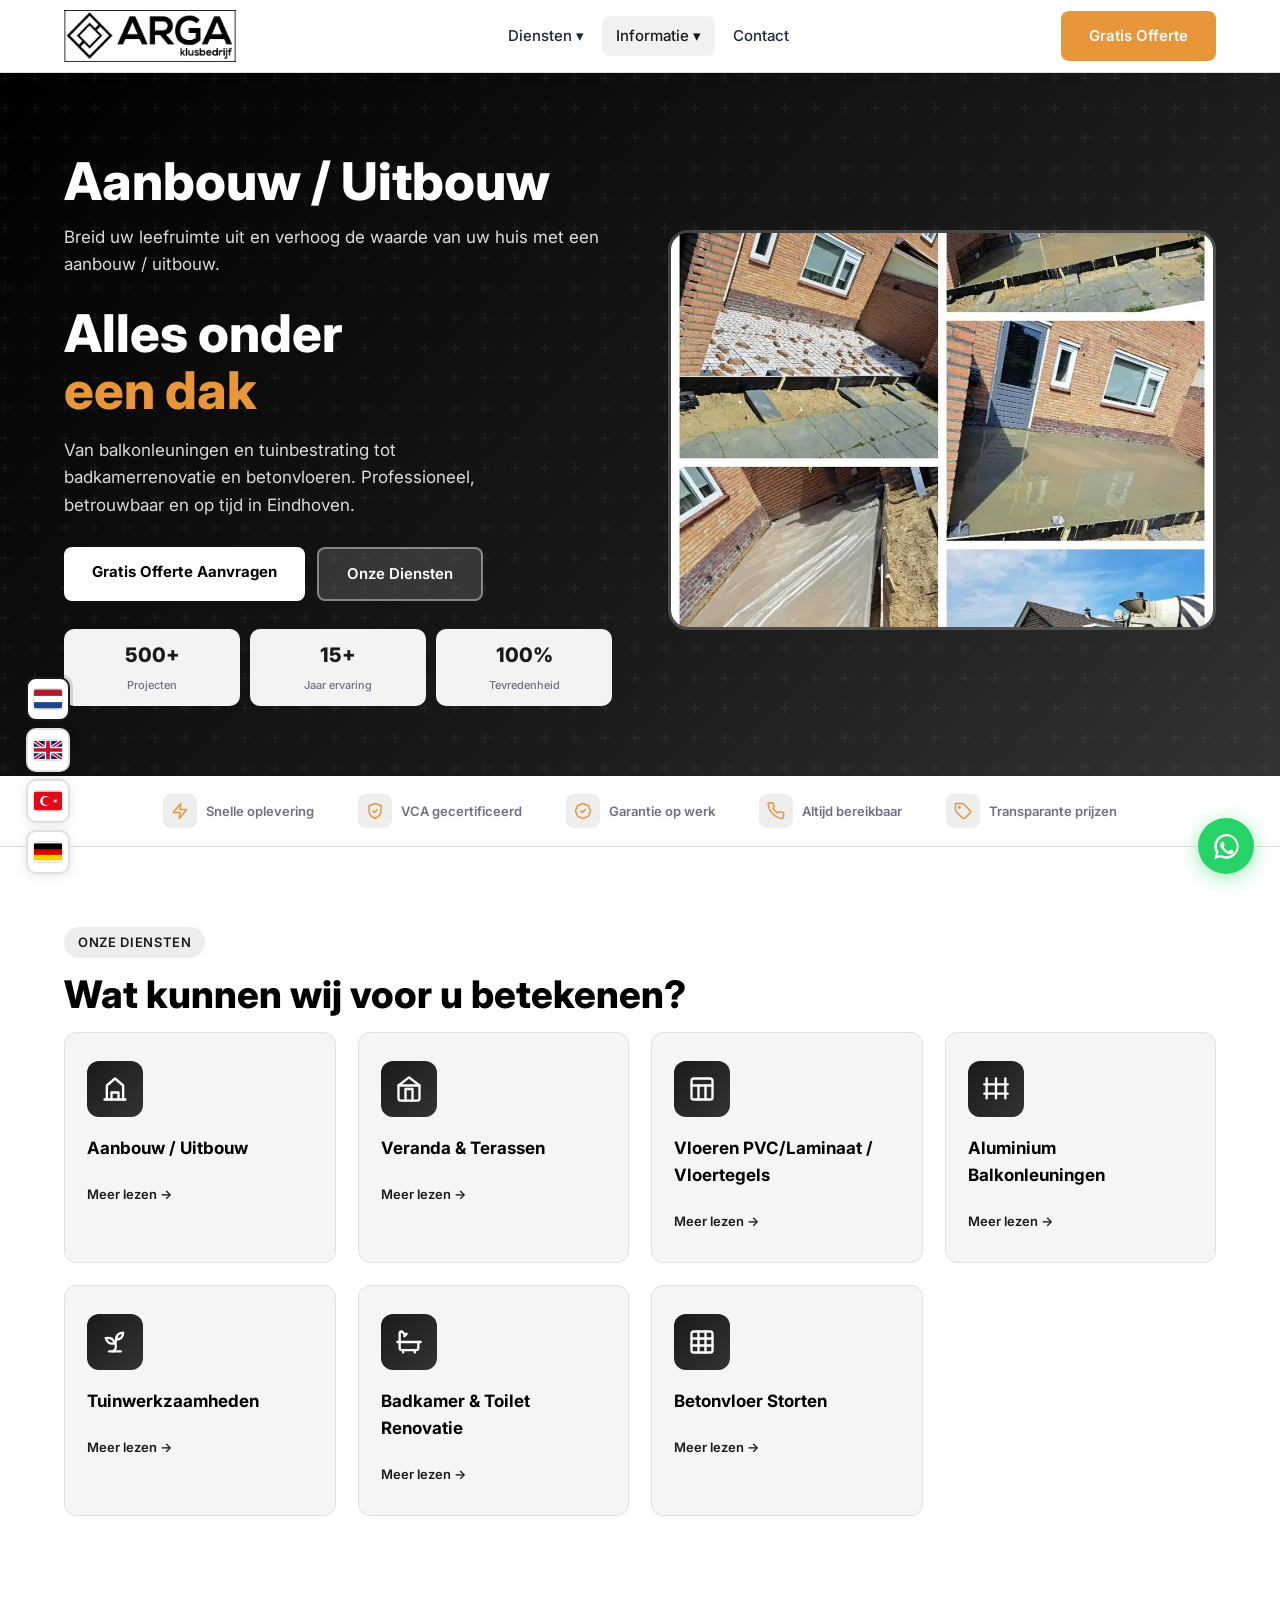
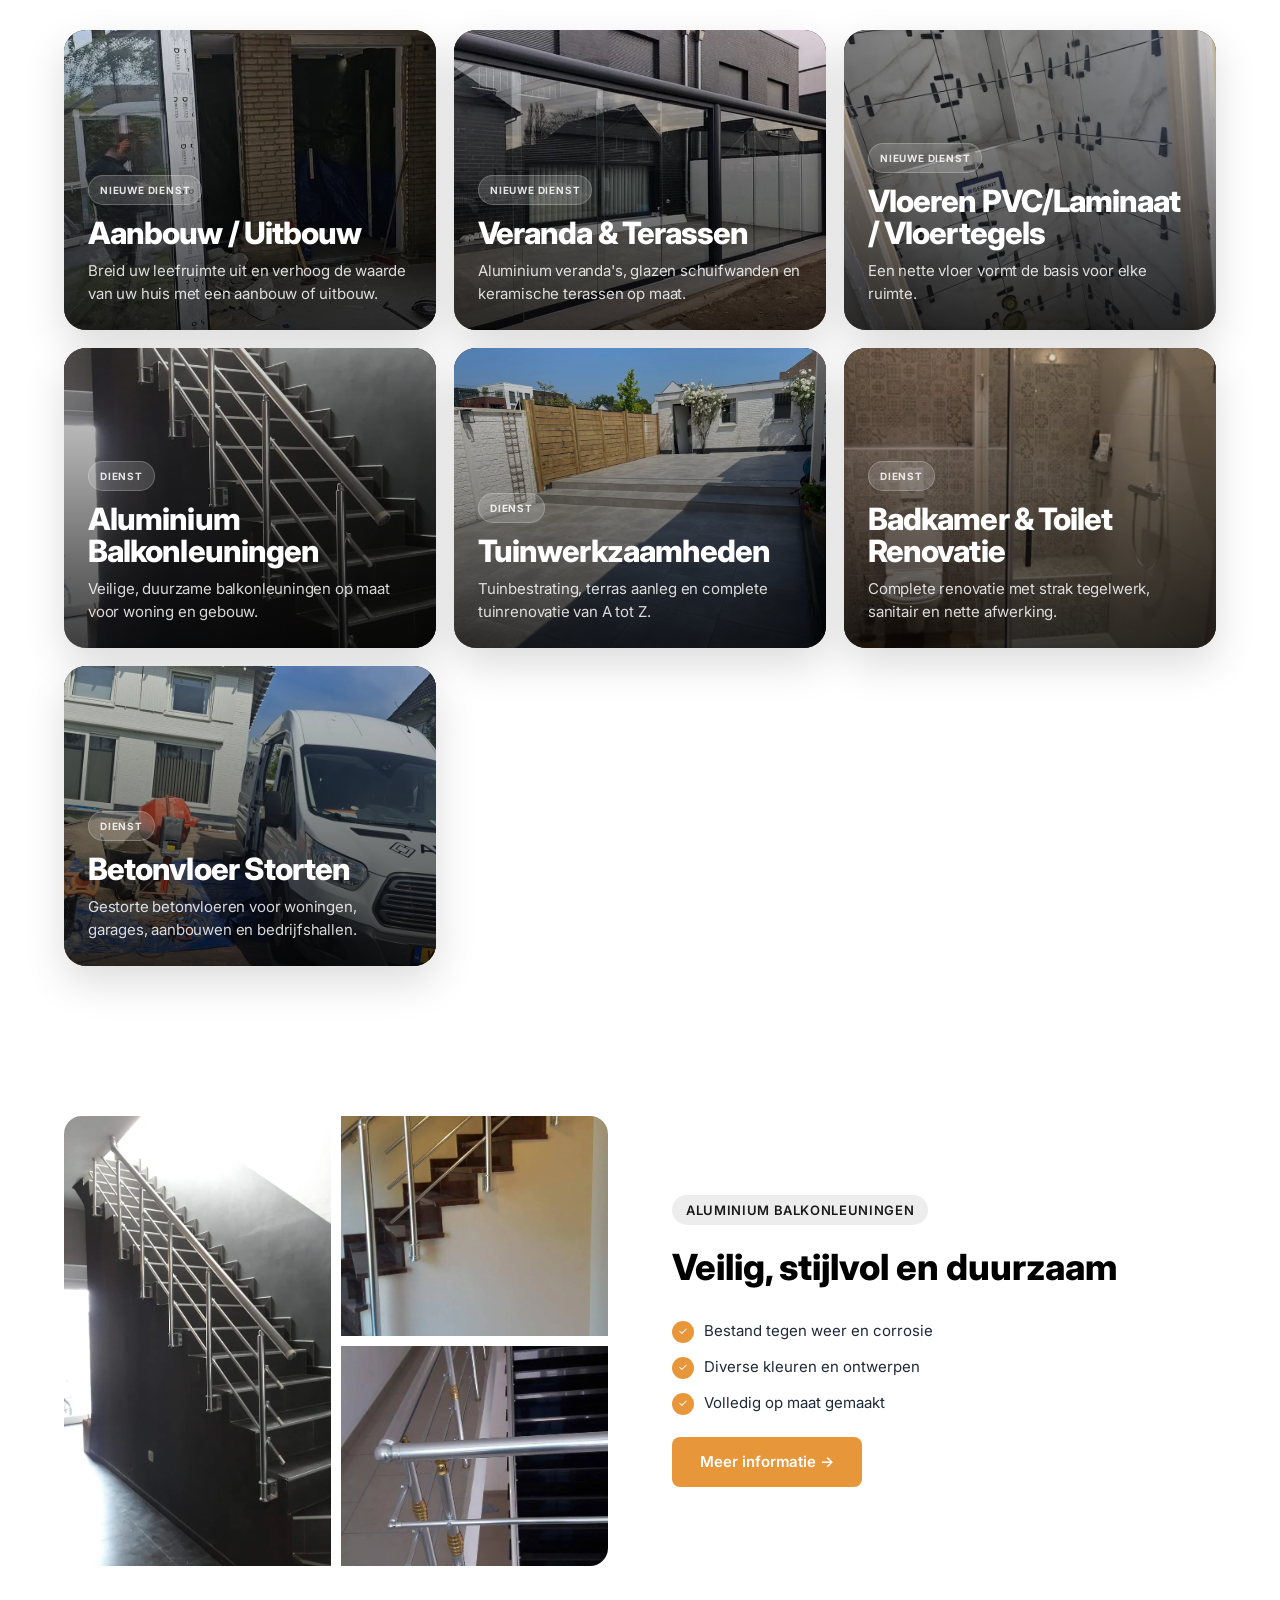
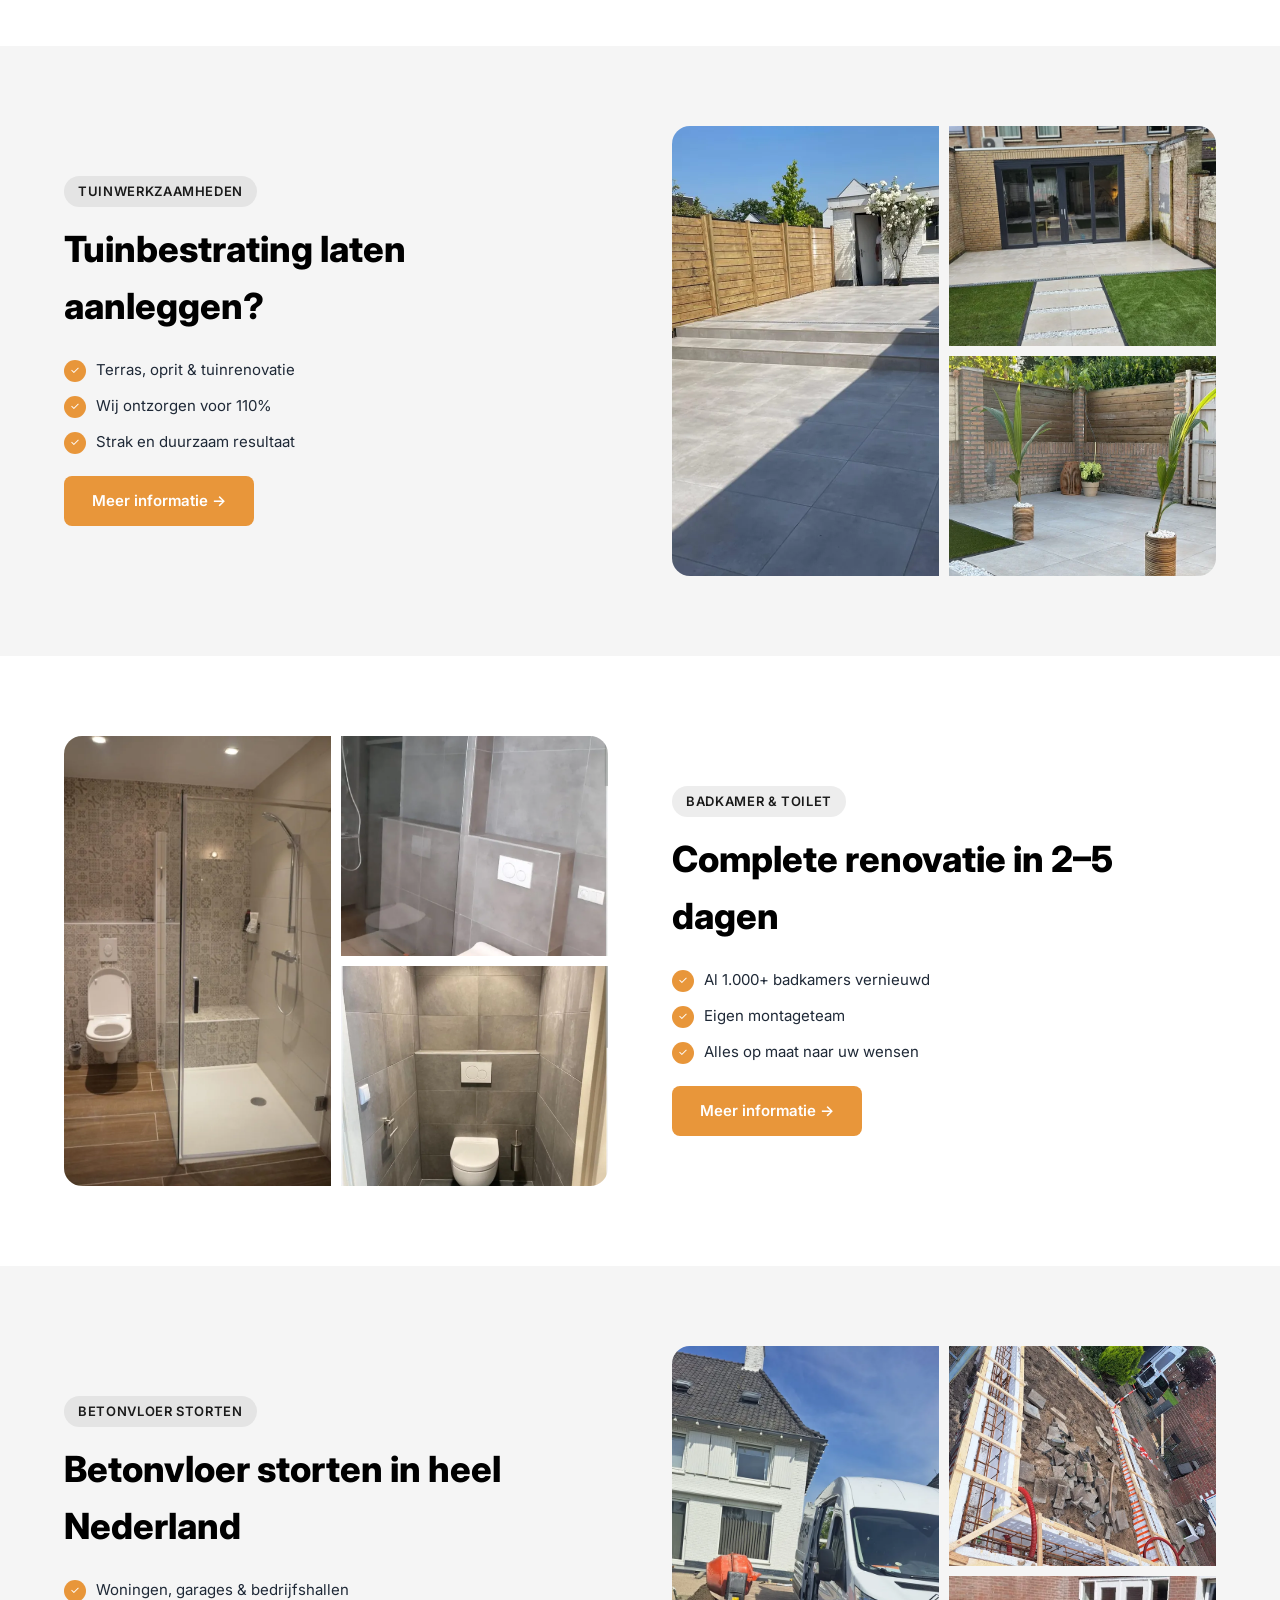
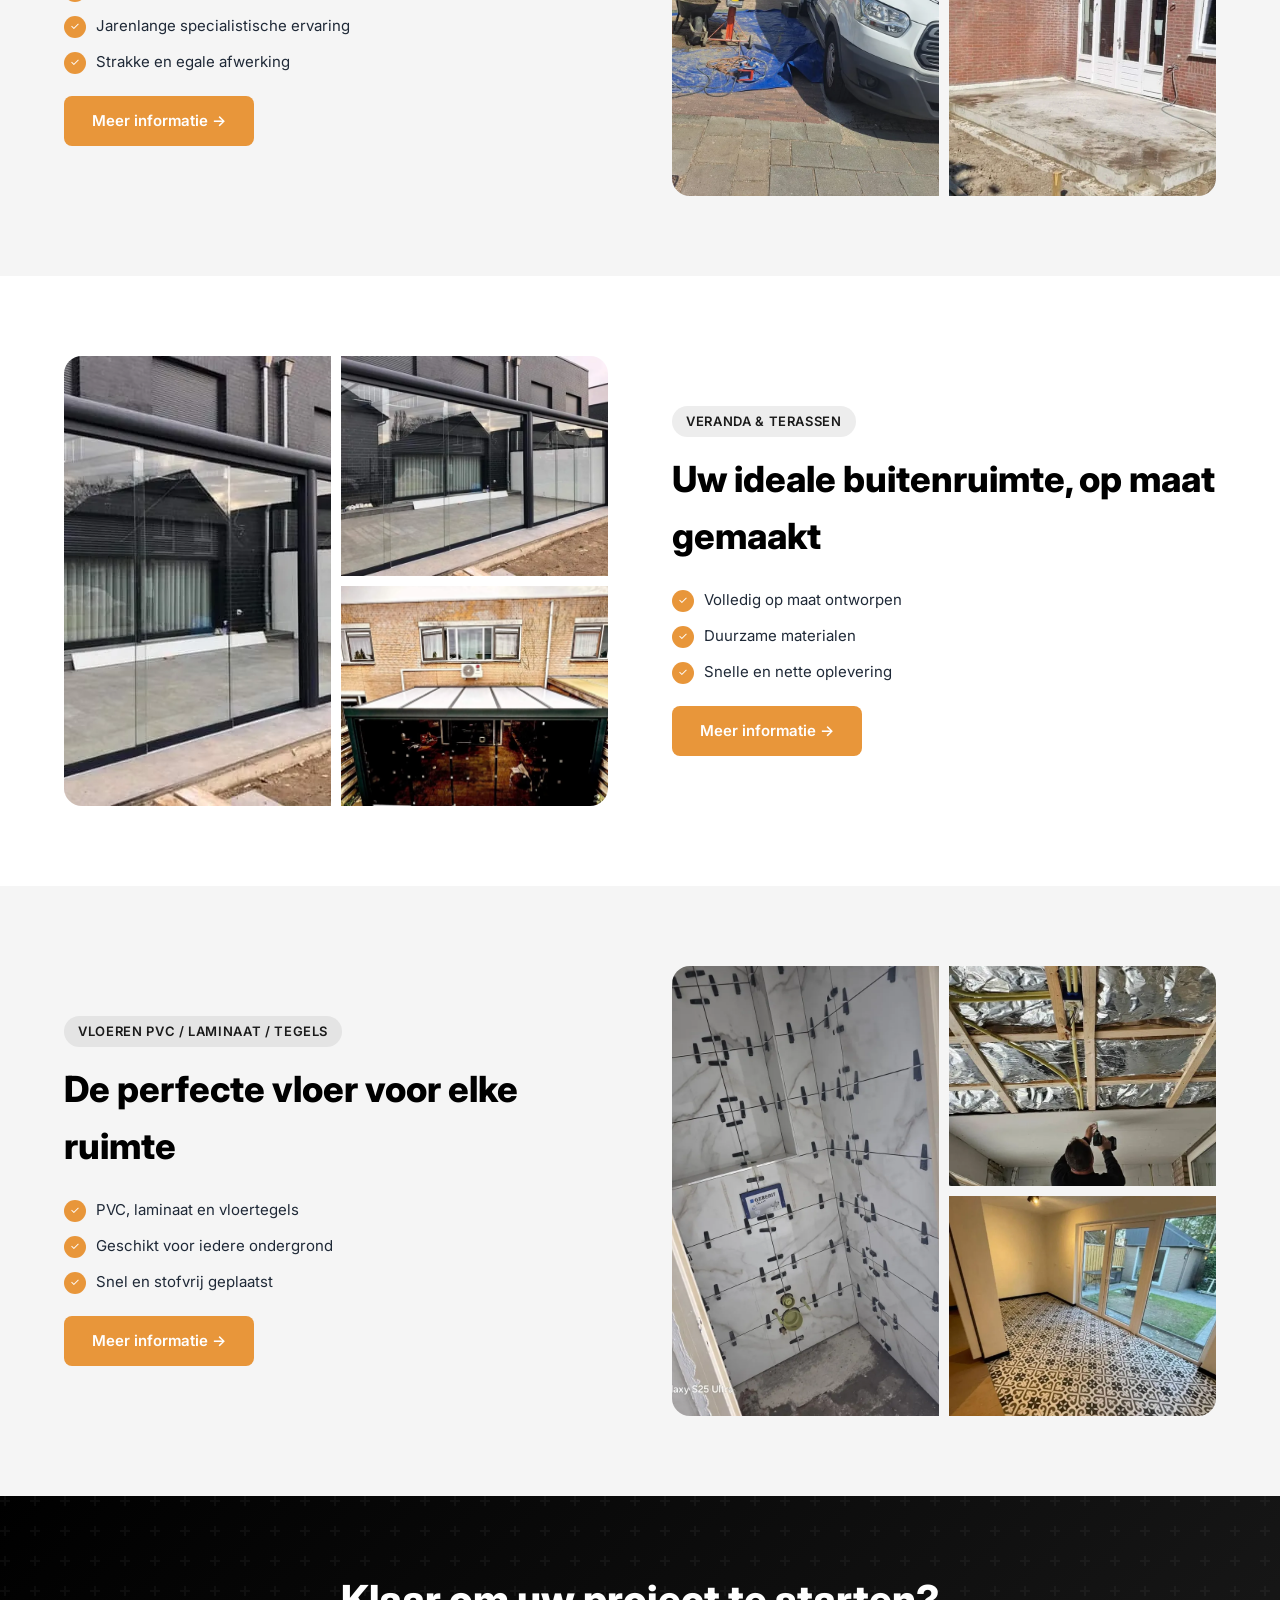
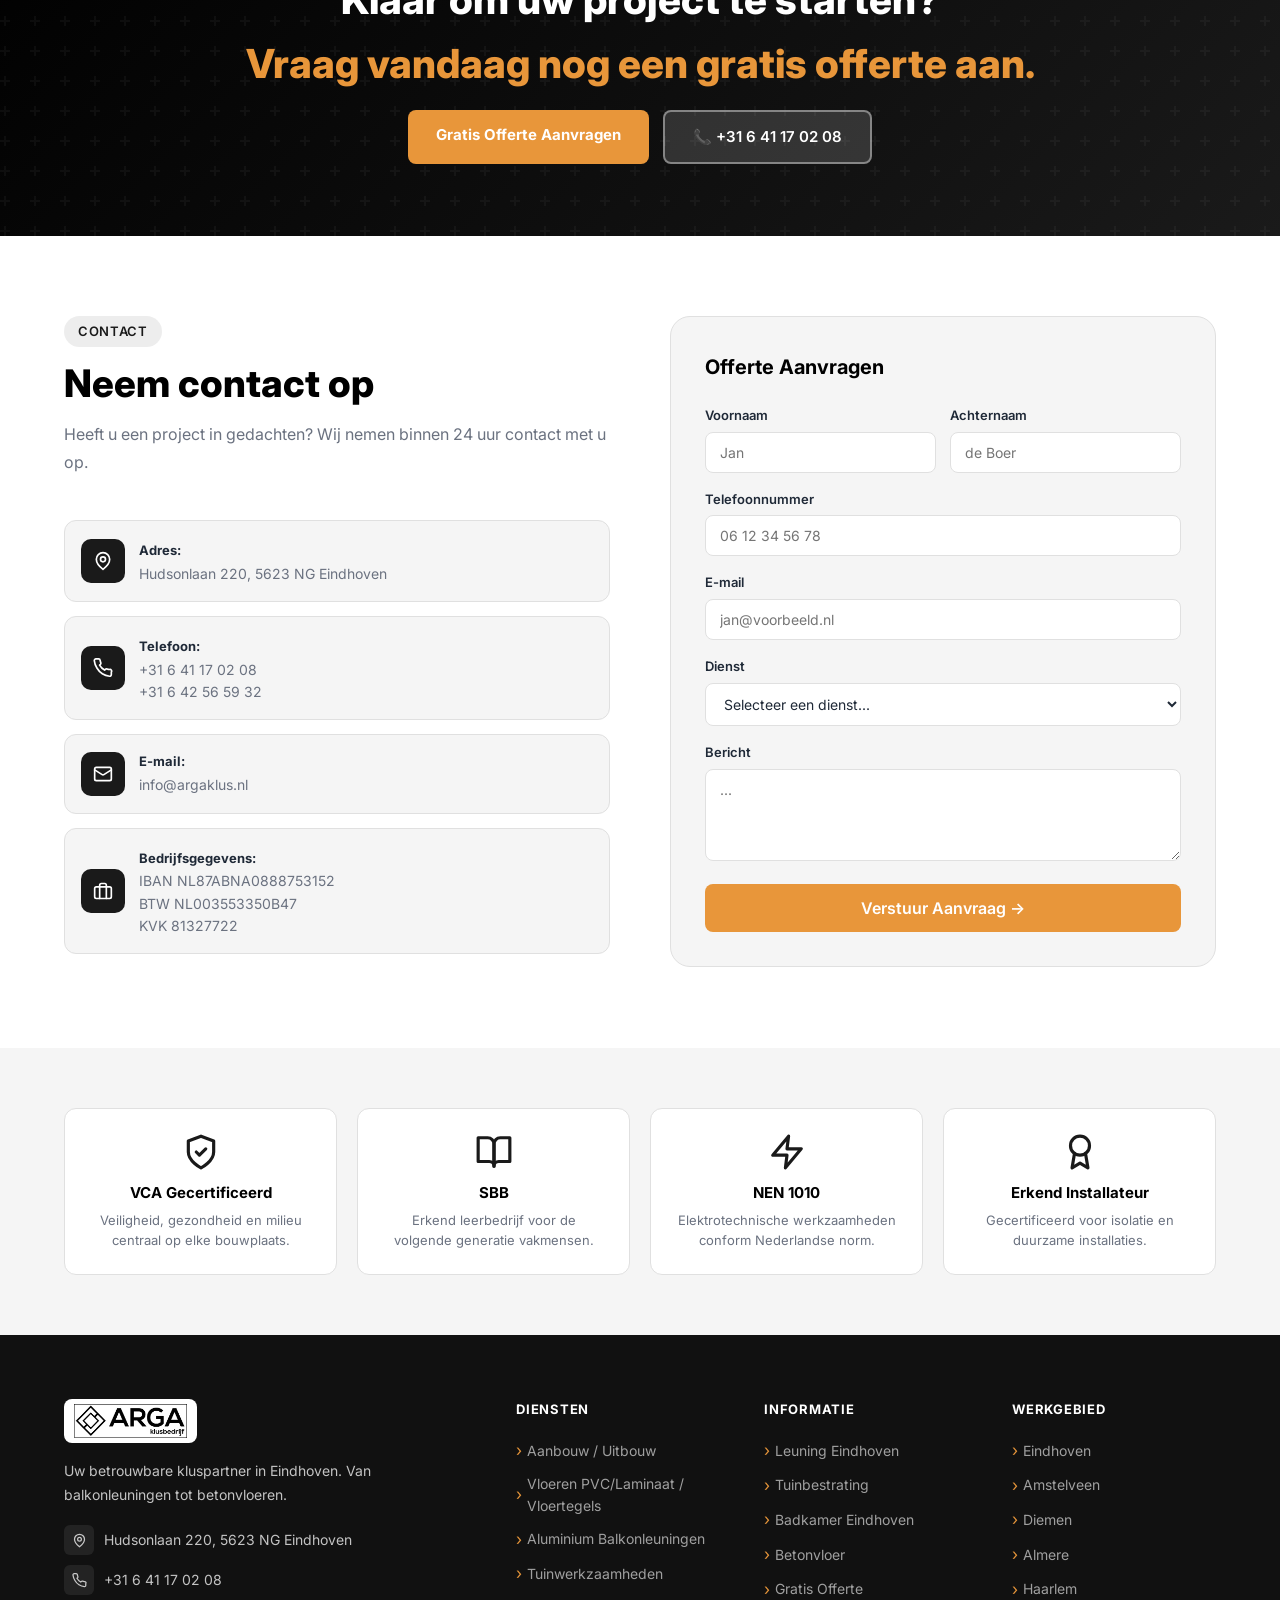
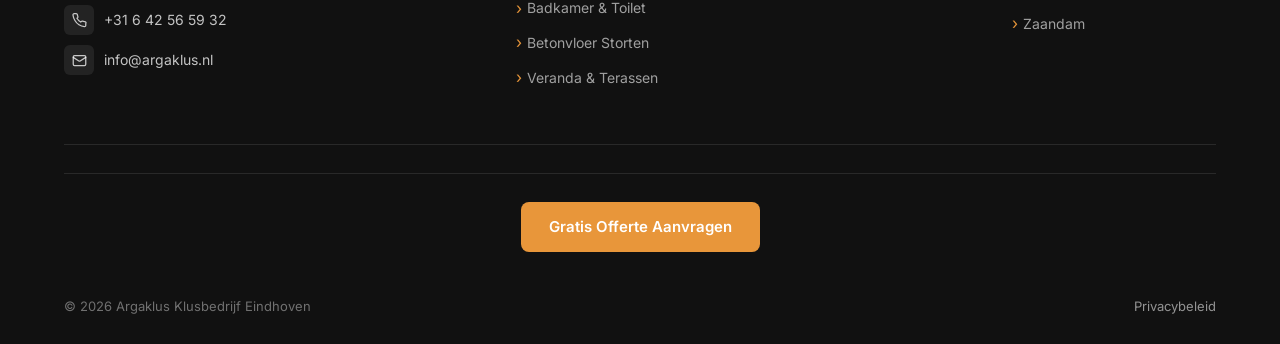
==== index.html @ f128bb31 "fix: restore img-gallery grid layout on mobile Problem: picture { display: contents } has known bugs" ====
<!DOCTYPE html>
<html lang="nl">
<head>
  <meta charset="UTF-8" />
  <meta name="viewport" content="width=device-width, initial-scale=1.0" />
  <title>Argaklus – Klusbedrijf Eindhoven</title>
  <meta name="description" content="Argaklus – Professioneel klusbedrijf in Eindhoven. Aluminium balkonleuningen, tuinbestrating, badkamerrenovatie en betonvloeren." />
  <link rel="preconnect" href="https://fonts.googleapis.com" />
  <link rel="preconnect" href="https://fonts.gstatic.com" crossorigin />
  <link rel="preload" href="https://fonts.googleapis.com/css2?family=Inter:wght@400;500;600;700;800&display=swap" as="style" onload="this.onload=null;this.rel='stylesheet'" />
  <noscript><link rel="stylesheet" href="https://fonts.googleapis.com/css2?family=Inter:wght@400;500;600;700;800&display=swap" /></noscript>
  <link rel="stylesheet" href="style.css?v=14" />
  <style>
    /* INDEX-ONLY STYLES */
    .services { padding: 80px 0; background: var(--white); }
    .services__grid { display: grid; grid-template-columns: repeat(auto-fit, minmax(250px, 1fr)); gap: 22px; }
    .service-card { background: var(--bg); border: 1px solid var(--border); border-radius: var(--radius); padding: 28px 22px; transition: all .25s; cursor: pointer; position: relative; overflow: hidden; display: block; }
    .service-card::before { content: ''; position: absolute; top: 0; left: 0; right: 0; height: 3px; background: linear-gradient(90deg, var(--primary), var(--accent)); transform: scaleX(0); transform-origin: left; transition: transform .3s; }
    .service-card:hover::before { transform: scaleX(1); }
    .service-card:hover { transform: translateY(-5px); box-shadow: var(--shadow); border-color: var(--primary-light); }
    .service-card__icon { width: 56px; height: 56px; background: linear-gradient(135deg, var(--primary), var(--primary-light)); border-radius: 12px; display: flex; align-items: center; justify-content: center; font-size: 26px; margin-bottom: 18px; }
    .service-card h3 { font-size: 17px; font-weight: 700; color: var(--primary-dark); margin-bottom: 8px; }
    .service-card p { font-size: 13px; color: var(--text-light); line-height: 1.6; }
    .service-card__arrow { display: inline-flex; align-items: center; gap: 6px; color: var(--primary); font-size: 13px; font-weight: 600; margin-top: 14px; transition: gap .2s; }
    .service-card:hover .service-card__arrow { gap: 10px; }

    .section-split { padding: 80px 0; }
    .section-split.alt { background: var(--white); }
    .split-inner { display: grid; grid-template-columns: 1fr 1fr; gap: 64px; align-items: center; }
    .split-inner.reverse { direction: rtl; }
    .split-inner.reverse > * { direction: ltr; }
    .split-content h2 { font-size: clamp(24px,3.5vw,36px); font-weight: 800; color: var(--primary-dark); margin-bottom: 16px; }
    .split-content p { font-size: 15px; color: var(--text); line-height: 1.75; margin-bottom: 14px; }
    @media(max-width:960px){ .split-inner { grid-template-columns:1fr; gap:36px; } .split-inner.reverse { direction:ltr; } }
  </style>
<link rel="preload" as="image" href="img/karisik/kar-1.webp" type="image/webp" fetchpriority="high" />
<link rel="icon" href="img/logo.svg" type="image/svg+xml" /><link rel="icon" href="img/logo.png" type="image/png" />
</head>
<body>

<!-- ========== NAVBAR ========== -->
<nav class="navbar">
  <div class="container">
    <div class="navbar__inner">
      <a href="index.html" class="navbar__logo">
        <img src="img/logo.png" alt="ARGA klusbedrijf" width="140" height="42">
      </a>
      <ul class="navbar__menu">
        <li>
          <a href="#diensten">
            <span data-lang="nl" class="lang-active">Diensten ▾</span>
            <span data-lang="en">Services ▾</span>
            <span data-lang="tr">Hizmetler ▾</span>
          </a>
          <div class="dropdown">
            <a href="aanbouw-uitbouw.html">
              <span data-lang="nl" class="lang-active">Aanbouw / Uitbouw</span>
              <span data-lang="en">Extension / Home Addition</span>
              <span data-lang="tr">Ek Yapi / Genisletme</span>
            </a>
            <a href="veranda-terassen.html"><span data-lang="nl" class="lang-active">Veranda &amp; Terassen</span><span data-lang="en">Veranda &amp; Terraces</span><span data-lang="tr">Veranda &amp; Teraslar</span><span data-lang="de">Veranda &amp; Terrassen</span></a>
            <a href="vloeren-pvc-laminaat-vloertegels.html">
              <span data-lang="nl" class="lang-active">Vloeren PVC/Laminaat / Vloertegels</span>
              <span data-lang="en">PVC/Laminate Floors / Floor Tiles</span>
              <span data-lang="tr">PVC/Laminat Zemin / Yer Karosu</span>
            </a>
            <a href="aluminium-balkonleuningen.html">
              <span data-lang="nl" class="lang-active">Aluminium Balkonleuningen</span>
              <span data-lang="en">Aluminium Balcony Railings</span>
              <span data-lang="tr">Alüminyum Balkon Korkulukları</span>
            </a>
            <a href="tuinwerkzaamheden.html">
              <span data-lang="nl" class="lang-active">Tuinwerkzaamheden</span>
              <span data-lang="en">Garden Works</span>
              <span data-lang="tr">Bahçe İşlemleri</span>
            </a>
            <a href="badkamer-renovatie.html">
              <span data-lang="nl" class="lang-active">Badkamer &amp; Toilet Renovatie</span>
              <span data-lang="en">Bathroom &amp; Toilet Renovation</span>
              <span data-lang="tr">Banyo &amp; Tuvalet Yenileme</span>
            </a>
            <a href="betonvloer-storten.html">
              <span data-lang="nl" class="lang-active">Betonvloer Storten</span>
              <span data-lang="en">Concrete Floor Pouring</span>
              <span data-lang="tr">Beton Zemin Döküm</span>
            </a>
          </div>
        </li>
        <li>
          <a href="#">
            <span data-lang="nl" class="lang-active">Informatie ▾</span>
            <span data-lang="en">Information ▾</span>
            <span data-lang="tr">Bilgi ▾</span>
          </a>
          <div class="dropdown">
            <a href="aanbouw-uitbouw.html#info">
              <span data-lang="nl" class="lang-active">Aanbouw en Uitbouw</span>
              <span data-lang="en">Extension Information</span>
              <span data-lang="tr">Ek Yapi Bilgisi</span>
              <span data-lang="de">Anbau Information</span>
            </a>
            <a href="veranda-terassen.html#info">
              <span data-lang="nl" class="lang-active">Veranda Eindhoven</span>
              <span data-lang="en">Veranda Eindhoven</span>
              <span data-lang="tr">Veranda Eindhoven</span>
              <span data-lang="de">Veranda Eindhoven</span>
            </a>
            <a href="vloeren-pvc-laminaat-vloertegels.html#info">
              <span data-lang="nl" class="lang-active">Vloeren en Vloertegels</span>
              <span data-lang="en">Floors and Tiles</span>
              <span data-lang="tr">Zemin ve Yer Karosu</span>
            </a>
            <a href="aluminium-balkonleuningen.html#info">
              <span data-lang="nl" class="lang-active">Aluminium Leuning Eindhoven</span>
              <span data-lang="en">Aluminium Railing Eindhoven</span>
              <span data-lang="tr">Alüminyum Korkuluk Eindhoven</span>
            </a>
            <a href="tuinwerkzaamheden.html#info">
              <span data-lang="nl" class="lang-active">Tuinbestrating Eindhoven</span>
              <span data-lang="en">Garden Paving Eindhoven</span>
              <span data-lang="tr">Bahçe Döşeme Eindhoven</span>
            </a>
            <a href="badkamer-renovatie.html#info">
              <span data-lang="nl" class="lang-active">Badkamer Renovatie Eindhoven</span>
              <span data-lang="en">Bathroom Renovation Eindhoven</span>
              <span data-lang="tr">Banyo Yenileme Eindhoven</span>
            </a>
            <a href="betonvloer-storten.html#info">
              <span data-lang="nl" class="lang-active">Betonvloer Eindhoven</span>
              <span data-lang="en">Concrete Floor Eindhoven</span>
              <span data-lang="tr">Beton Zemin Eindhoven</span>
            </a>
            <a href="#contact">
              <span data-lang="nl" class="lang-active">Gratis Offerte</span>
              <span data-lang="en">Free Quote</span>
              <span data-lang="tr">Ücretsiz Teklif</span>
            </a>
          </div>
        </li>
        <li><a href="#contact">
          <span data-lang="nl" class="lang-active">Contact</span>
          <span data-lang="en">Contact</span>
          <span data-lang="tr">İletişim</span>
        </a></li>
      </ul>
      <div class="navbar__right">
        <a href="#contact" class="btn btn-primary">
          <span data-lang="nl" class="lang-active">Gratis Offerte</span>
          <span data-lang="en">Free Quote</span>
          <span data-lang="tr">Ücretsiz Teklif</span>
        </a>
        <button class="navbar__burger" id="burgerBtn" aria-label="Menu">
          <span></span><span></span><span></span>
        </button>
      </div>
    </div>
  </div>
</nav>

<!-- MOBILE MENU -->
<div class="mobile-menu-overlay" id="mobileMenu">
  <p class="mob-section-title" data-lang="nl" style="display:block">Diensten</p>
  <p class="mob-section-title" data-lang="en">Services</p>
  <p class="mob-section-title" data-lang="tr">Hizmetler</p>
  <a href="aanbouw-uitbouw.html" class="mob-link">
    <span data-lang="nl" class="lang-active">Aanbouw / Uitbouw</span>
    <span data-lang="en">Extension / Home Addition</span>
    <span data-lang="tr">Ek Yapi / Genisletme</span>
  </a>
  <a href="veranda-terassen.html" class="mob-link"><span data-lang="nl" class="lang-active">Veranda &amp; Terassen</span><span data-lang="en">Veranda &amp; Terraces</span><span data-lang="tr">Veranda &amp; Teraslar</span><span data-lang="de">Veranda &amp; Terrassen</span></a>
  <a href="vloeren-pvc-laminaat-vloertegels.html" class="mob-link">
    <span data-lang="nl" class="lang-active">Vloeren PVC/Laminaat / Vloertegels</span>
    <span data-lang="en">PVC/Laminate Floors / Floor Tiles</span>
    <span data-lang="tr">PVC/Laminat Zemin / Yer Karosu</span>
  </a>
  <a href="aluminium-balkonleuningen.html" class="mob-link">
    <span data-lang="nl" class="lang-active">Aluminium Balkonleuningen</span>
    <span data-lang="en">Aluminium Balcony Railings</span>
    <span data-lang="tr">Alüminyum Balkon Korkulukları</span>
  </a>
  <a href="tuinwerkzaamheden.html" class="mob-link">
    <span data-lang="nl" class="lang-active">Tuinwerkzaamheden</span>
    <span data-lang="en">Garden Works</span>
    <span data-lang="tr">Bahçe İşlemleri</span>
  </a>
  <a href="badkamer-renovatie.html" class="mob-link">
    <span data-lang="nl" class="lang-active">Badkamer &amp; Toilet Renovatie</span>
    <span data-lang="en">Bathroom &amp; Toilet Renovation</span>
    <span data-lang="tr">Banyo &amp; Tuvalet Yenileme</span>
  </a>
  <a href="betonvloer-storten.html" class="mob-link">
    <span data-lang="nl" class="lang-active">Betonvloer Storten</span>
    <span data-lang="en">Concrete Floor Pouring</span>
    <span data-lang="tr">Beton Zemin Döküm</span>
  </a>
  <p class="mob-section-title">Info</p>
  <a href="#contact" class="mob-link">
    <span data-lang="nl" class="lang-active">Contact &amp; Gratis Offerte</span>
    <span data-lang="en">Contact &amp; Free Quote</span>
    <span data-lang="tr">İletişim &amp; Ücretsiz Teklif</span>
  </a>
  <a href="#contact" class="btn btn-primary" style="display:block; text-align:center; margin-top:16px;">
    <span data-lang="nl" class="lang-active">Gratis Offerte Aanvragen</span>
    <span data-lang="en">Request Free Quote</span>
    <span data-lang="tr">Ücretsiz Teklif Al</span>
  </a>
</div>

<!-- ========== HERO ========== -->
<section class="hero">
  <div class="container">
    <div class="hero__inner">
      <div>
        <div class="hero-feature">
          <div class="hero-feature__label">
            <span data-lang="nl" class="lang-active">Aanbouw / Uitbouw</span>
            <span data-lang="en">Extension / Home Addition</span>
            <span data-lang="tr">Ek Yapi / Genisletme</span>
          </div>
          <p data-lang="nl" class="lang-active">Breid uw leefruimte uit en verhoog de waarde van uw huis met een aanbouw / uitbouw.</p>
          <p data-lang="en">Extend your living space and increase the value of your home with an extension or home addition.</p>
          <p data-lang="tr">Ek yapi veya genisletme ile yasam alaninizi buyutun ve evinizin degerini artirin.</p>
        </div>
        <h1 data-lang="nl" class="lang-active">Alles onder<br /><span>een dak</span></h1>
        <h1 data-lang="en">Everything under<br /><span>one roof</span></h1>
        <h1 data-lang="tr">Her sey tek<br /><span>cati altinda</span></h1>
        <div class="hero-lead-wrap">
          <p class="hero-lead lang-active" data-lang="nl">Van balkonleuningen en tuinbestrating tot badkamerrenovatie en betonvloeren. Professioneel, betrouwbaar en op tijd in Eindhoven.</p>
          <p class="hero-lead" data-lang="en">From balcony railings and garden paving to bathroom renovation and concrete floors. Professional and reliable in Eindhoven.</p>
          <p class="hero-lead" data-lang="tr">Balkon korkuluklarindan bahce dosemesine, banyo yenilemeye ve beton zeminlere kadar. Eindhoven'da profesyonel hizmet.</p>
        </div>
        <div class="hero__buttons">
          <a href="#contact" class="btn btn-white">
            <span data-lang="nl" class="lang-active">Gratis Offerte Aanvragen</span>
            <span data-lang="en">Request Free Quote</span>
            <span data-lang="tr">Ucretsiz Teklif Al</span>
          </a>
          <a href="#diensten" class="btn btn-ghost">
            <span data-lang="nl" class="lang-active">Onze Diensten</span>
            <span data-lang="en">Our Services</span>
            <span data-lang="tr">Hizmetlerimiz</span>
          </a>
        </div>
        <div class="hero__stats">
          <div class="hero__stat"><strong>500+</strong><span data-lang="nl" class="lang-active">Projecten</span><span data-lang="en">Projects</span><span data-lang="tr">Proje</span></div>
          <div class="hero__stat"><strong>15+</strong><span data-lang="nl" class="lang-active">Jaar ervaring</span><span data-lang="en">Years exp.</span><span data-lang="tr">Yil deneyim</span></div>
          <div class="hero__stat"><strong>100%</strong><span data-lang="nl" class="lang-active">Tevredenheid</span><span data-lang="en">Satisfaction</span><span data-lang="tr">Memnuniyet</span></div>
        </div>
      </div>
      <div class="hero__slideshow" id="heroSlideshow" aria-hidden="true">
        <picture><source srcset="img/karisik/kar-1.webp" type="image/webp"><img src="img/karisik/kar-1.jpg" alt="" class="active" width="1080" height="1089" fetchpriority="high" data-full-webp="img/karisik/kar-1.webp"></picture>
        <picture><source srcset="img/karisik/kar-2.webp" type="image/webp"><img src="img/karisik/kar-2.jpg" alt="" width="1080" height="1339" data-full-webp="img/karisik/kar-2.webp"></picture>
        <picture><source srcset="img/karisik/kar-3.webp" type="image/webp"><img src="img/karisik/kar-3.jpg" alt="" width="1080" height="1353" data-full-webp="img/karisik/kar-3.webp"></picture>
        <picture><source srcset="img/karisik/kar-4.webp" type="image/webp"><img src="img/karisik/kar-4.jpg" alt="" width="1080" height="1369" data-full-webp="img/karisik/kar-4.webp"></picture>
        <picture><source srcset="img/karisik/kar-5.webp" type="image/webp"><img src="img/karisik/kar-5.jpg" alt="" width="1080" height="1076" data-full-webp="img/karisik/kar-5.webp"></picture>
        <picture><source srcset="img/karisik/kar-6.webp" type="image/webp"><img src="img/karisik/kar-6.jpg" alt="" width="1080" height="1397" data-full-webp="img/karisik/kar-6.webp"></picture>
      </div>
    </div>
  </div>
</section>

<!-- TRUST BAR -->
<div class="trust-bar">
  <div class="container">
    <div class="trust-bar__inner">
      <div class="trust-item"><div class="icon"><svg xmlns="http://www.w3.org/2000/svg" viewBox="0 0 24 24" fill="none" stroke="currentColor" stroke-width="2" stroke-linecap="round" stroke-linejoin="round"><polygon points="13 2 3 14 12 14 11 22 21 10 12 10 13 2"/></svg></div><span data-lang="nl" class="lang-active">Snelle oplevering</span><span data-lang="en">Fast delivery</span><span data-lang="tr">Hızlı teslim</span></div>
      <div class="trust-item"><div class="icon"><svg xmlns="http://www.w3.org/2000/svg" viewBox="0 0 24 24" fill="none" stroke="currentColor" stroke-width="2" stroke-linecap="round" stroke-linejoin="round"><path d="M12 22s8-4 8-10V5l-8-3-8 3v7c0 6 8 10 8 10z"/><path d="m9 12 2 2 4-4"/></svg></div><span data-lang="nl" class="lang-active">VCA gecertificeerd</span><span data-lang="en">VCA certified</span><span data-lang="tr">VCA sertifikalı</span></div>
      <div class="trust-item"><div class="icon"><svg xmlns="http://www.w3.org/2000/svg" viewBox="0 0 24 24" fill="none" stroke="currentColor" stroke-width="2" stroke-linecap="round" stroke-linejoin="round"><path d="M3.85 8.62a4 4 0 0 1 4.78-4.77 4 4 0 0 1 6.74 0 4 4 0 0 1 4.78 4.78 4 4 0 0 1 0 6.74 4 4 0 0 1-4.77 4.78 4 4 0 0 1-6.75 0 4 4 0 0 1-4.78-4.77 4 4 0 0 1 0-6.76Z"/><path d="m9 12 2 2 4-4"/></svg></div><span data-lang="nl" class="lang-active">Garantie op werk</span><span data-lang="en">Work guarantee</span><span data-lang="tr">İş garantisi</span></div>
      <div class="trust-item"><div class="icon"><svg xmlns="http://www.w3.org/2000/svg" viewBox="0 0 24 24" fill="none" stroke="currentColor" stroke-width="2" stroke-linecap="round" stroke-linejoin="round"><path d="M22 16.92v3a2 2 0 0 1-2.18 2 19.79 19.79 0 0 1-8.63-3.07A19.5 19.5 0 0 1 4.69 12 19.79 19.79 0 0 1 1.61 3.38 2 2 0 0 1 3.6 1h3a2 2 0 0 1 2 1.72c.127.96.361 1.903.7 2.81a2 2 0 0 1-.45 2.11L7.91 8.5a16 16 0 0 0 6 6l.92-.92a2 2 0 0 1 2.11-.45c.907.339 1.85.573 2.81.7A2 2 0 0 1 22 16.92z"/></svg></div><span data-lang="nl" class="lang-active">Altijd bereikbaar</span><span data-lang="en">Always reachable</span><span data-lang="tr">Her zaman ulaşılabilir</span></div>
      <div class="trust-item"><div class="icon"><svg xmlns="http://www.w3.org/2000/svg" viewBox="0 0 24 24" fill="none" stroke="currentColor" stroke-width="2" stroke-linecap="round" stroke-linejoin="round"><path d="M12 2H2v10l9.29 9.29c.94.94 2.48.94 3.42 0l6.58-6.58c.94-.94.94-2.48 0-3.42L12 2Z"/><circle cx="7" cy="7" r="1" fill="currentColor"/></svg></div><span data-lang="nl" class="lang-active">Transparante prijzen</span><span data-lang="en">Transparent prices</span><span data-lang="tr">Şeffaf fiyatlar</span></div>
    </div>
  </div>
</div>

<!-- ========== DIENSTEN ========== -->
<section class="services" id="diensten">
  <div class="container">
    <div class="tag"><span data-lang="nl" class="lang-active">Onze Diensten</span><span data-lang="en">Our Services</span><span data-lang="tr">Hizmetlerimiz</span></div>
    <h2 class="section-title"><span data-lang="nl" class="lang-active">Wat kunnen wij voor u betekenen?</span><span data-lang="en">How can we help you?</span><span data-lang="tr">Size nasıl yardımcı olabiliriz?</span></h2>
    <div class="services__grid">
      <a href="aanbouw-uitbouw.html" class="service-card">
        <div class="service-card__icon"><svg xmlns="http://www.w3.org/2000/svg" viewBox="0 0 24 24" fill="none" stroke="currentColor" stroke-width="2" stroke-linecap="round" stroke-linejoin="round"><path d="m3 21 18 0"/><path d="M5 21V9l7-6 7 6v12"/><path d="M9 21v-6h6v6"/></svg></div>
        <h3 data-lang="nl" class="lang-active">Aanbouw / Uitbouw</h3><h3 data-lang="en">Extension / Home Addition</h3><h3 data-lang="tr">Ek Yapi / Genisletme</h3>
        <p data-lang="nl" class="lang-active">Meer leefruimte met een aanbouw, uitbouw of bijgebouw op maat.</p><p data-lang="en">More living space with a custom extension, addition or outbuilding.</p><p data-lang="tr">Ozel ek yapi, genisletme veya bagimsiz yapi ile daha fazla yasam alani.</p>
        <div class="service-card__arrow"><span data-lang="nl" class="lang-active">Meer lezen -></span><span data-lang="en">Read more -></span><span data-lang="tr">Devamini oku -></span></div>
      </a>
      <a href="veranda-terassen.html" class="service-card">
        <div class="service-card__icon"><svg xmlns="http://www.w3.org/2000/svg" viewBox="0 0 24 24" fill="none" stroke="currentColor" stroke-width="2" stroke-linecap="round" stroke-linejoin="round"><path d="M3 9l9-7 9 7v11a2 2 0 0 1-2 2H5a2 2 0 0 1-2-2z"/><path d="M9 22V12h6v10"/><line x1="3" y1="9" x2="21" y2="9"/></svg></div>
        <h3 data-lang="nl" class="lang-active">Veranda &amp; Terassen</h3><h3 data-lang="en">Veranda &amp; Terraces</h3><h3 data-lang="tr">Veranda &amp; Teraslar</h3><h3 data-lang="de">Veranda &amp; Terrassen</h3>
        <p data-lang="nl" class="lang-active">Aluminium veranda's, glazen schuifwanden en keramische terassen op maat.</p><p data-lang="en">Aluminium verandas, glass sliding walls and custom ceramic terraces.</p><p data-lang="tr">Alüminyum verandalar, cam kayar duvarlar ve özel seramik teraslar.</p><p data-lang="de">Aluminium-Veranden, Glasschiebewände und maßgefertigte Keramikterrassen.</p>
        <div class="service-card__arrow"><span data-lang="nl" class="lang-active">Meer lezen →</span><span data-lang="en">Read more →</span><span data-lang="tr">Devamını oku →</span><span data-lang="de">Mehr erfahren →</span></div>
      </a>
      <a href="vloeren-pvc-laminaat-vloertegels.html" class="service-card">
        <div class="service-card__icon"><svg xmlns="http://www.w3.org/2000/svg" viewBox="0 0 24 24" fill="none" stroke="currentColor" stroke-width="2" stroke-linecap="round" stroke-linejoin="round"><rect width="18" height="18" x="3" y="3" rx="2"/><path d="M3 9h18"/><path d="M9 21V9"/><path d="M15 21V9"/></svg></div>
        <h3 data-lang="nl" class="lang-active">Vloeren PVC/Laminaat / Vloertegels</h3><h3 data-lang="en">PVC/Laminate Floors / Floor Tiles</h3><h3 data-lang="tr">PVC/Laminat Zemin / Yer Karosu</h3>
        <p data-lang="nl" class="lang-active">Strakke vloerafwerking met PVC, laminaat en vloertegels.</p><p data-lang="en">Clean floor finishing with PVC, laminate and floor tiles.</p><p data-lang="tr">PVC, laminat ve yer karosu ile duzgun zemin uygulamasi.</p>
        <div class="service-card__arrow"><span data-lang="nl" class="lang-active">Meer lezen -></span><span data-lang="en">Read more -></span><span data-lang="tr">Devamini oku -></span></div>
      </a>
      <a href="aluminium-balkonleuningen.html" class="service-card">
        <div class="service-card__icon"><svg xmlns="http://www.w3.org/2000/svg" viewBox="0 0 24 24" fill="none" stroke="currentColor" stroke-width="2" stroke-linecap="round" stroke-linejoin="round"><path d="M4 3v17"/><path d="M20 3v17"/><path d="M12 3v17"/><path d="M2 8h20"/><path d="M2 16h20"/></svg></div>
        <h3 data-lang="nl" class="lang-active">Aluminium Balkonleuningen</h3><h3 data-lang="en">Aluminium Balcony Railings</h3><h3 data-lang="tr">Alüminyum Balkon Korkulukları</h3>
        <p data-lang="nl" class="lang-active">Stijlvolle en duurzame aluminium balkonleuningen op maat voor uw woning of gebouw.</p><p data-lang="en">Stylish and durable custom aluminium balcony railings for your home or building.</p><p data-lang="tr">Eviniz veya binanız için şık ve dayanıklı özel alüminyum balkon korkulukları.</p>
        <div class="service-card__arrow"><span data-lang="nl" class="lang-active">Meer lezen →</span><span data-lang="en">Read more →</span><span data-lang="tr">Devamını oku →</span></div>
      </a>
      <a href="tuinwerkzaamheden.html" class="service-card">
        <div class="service-card__icon"><svg xmlns="http://www.w3.org/2000/svg" viewBox="0 0 24 24" fill="none" stroke="currentColor" stroke-width="2" stroke-linecap="round" stroke-linejoin="round"><path d="M7 20h10"/><path d="M10 20c5.5-2.5.8-6.4 3-10"/><path d="M9.5 9.4c1.1.8 1.8 2.2 2.3 3.7-2 .4-3.5.4-4.8-.3-1.2-.6-2.3-1.9-3-4.2 2.8-.5 4.4 0 5.5.8z"/><path d="M14.1 6a7 7 0 0 0-1.1 4c1.9-.1 3.3-.6 4.3-1.4 1-1 1.6-2.3 1.7-4.6-2.7.1-4 1-4.9 2z"/></svg></div>
        <h3 data-lang="nl" class="lang-active">Tuinwerkzaamheden</h3><h3 data-lang="en">Garden Works</h3><h3 data-lang="tr">Bahçe İşlemleri</h3>
        <p data-lang="nl" class="lang-active">Tuinbestrating, terras aanleg en complete tuinrenovatie van A tot Z.</p><p data-lang="en">Garden paving, terrace and complete garden renovation from A to Z.</p><p data-lang="tr">Bahçe döşemesi, teras ve A'dan Z'ye komple bahçe yenileme.</p>
        <div class="service-card__arrow"><span data-lang="nl" class="lang-active">Meer lezen →</span><span data-lang="en">Read more →</span><span data-lang="tr">Devamını oku →</span></div>
      </a>
      <a href="badkamer-renovatie.html" class="service-card">
        <div class="service-card__icon"><svg xmlns="http://www.w3.org/2000/svg" viewBox="0 0 24 24" fill="none" stroke="currentColor" stroke-width="2" stroke-linecap="round" stroke-linejoin="round"><path d="M9 6 6.5 3.5a1.5 1.5 0 0 0-1-.5C4.683 3 4 3.683 4 4.5V17a2 2 0 0 0 2 2h12a2 2 0 0 0 2-2v-5"/><line x1="10" x2="8" y1="5" y2="7"/><line x1="2" x2="22" y1="12" y2="12"/><line x1="7" x2="7" y1="19" y2="21"/><line x1="17" x2="17" y1="19" y2="21"/></svg></div>
        <h3 data-lang="nl" class="lang-active">Badkamer &amp; Toilet Renovatie</h3><h3 data-lang="en">Bathroom &amp; Toilet Renovation</h3><h3 data-lang="tr">Banyo &amp; Tuvalet Yenileme</h3>
        <p data-lang="nl" class="lang-active">Complete renovatie in slechts 2–5 dagen met minimaal breekwerk.</p><p data-lang="en">Complete renovation in just 2–5 days with minimal demolition work.</p><p data-lang="tr">Minimum yıkımla yalnızca 2–5 günde tam yenileme.</p>
        <div class="service-card__arrow"><span data-lang="nl" class="lang-active">Meer lezen →</span><span data-lang="en">Read more →</span><span data-lang="tr">Devamını oku →</span></div>
      </a>
      <a href="betonvloer-storten.html" class="service-card">
        <div class="service-card__icon"><svg xmlns="http://www.w3.org/2000/svg" viewBox="0 0 24 24" fill="none" stroke="currentColor" stroke-width="2" stroke-linecap="round" stroke-linejoin="round"><rect width="18" height="18" x="3" y="3" rx="2"/><path d="M3 9h18"/><path d="M3 15h18"/><path d="M9 3v18"/><path d="M15 3v18"/></svg></div>
        <h3 data-lang="nl" class="lang-active">Betonvloer Storten</h3><h3 data-lang="en">Concrete Floor Pouring</h3><h3 data-lang="tr">Beton Zemin Döküm</h3>
        <p data-lang="nl" class="lang-active">Gestorte betonvloeren voor woningen, garages, aanbouwen en bedrijfshallen.</p><p data-lang="en">Poured concrete floors for homes, garages, extensions and industrial halls.</p><p data-lang="tr">Konutlar, garajlar, eklentiler ve endüstriyel salonlar için döküm beton zeminler.</p>
        <div class="service-card__arrow"><span data-lang="nl" class="lang-active">Meer lezen →</span><span data-lang="en">Read more →</span><span data-lang="tr">Devamını oku →</span></div>
      </a>
    </div>
  </div>
</section>

<!-- ========== PROJECT OVERLAY CARDS PREVIEW ========== -->
<section class="overlay-showcase" id="aanbouw-uitbouw">
  <div class="container">
    <div class="overlay-grid">
      <a class="overlay-card" href="aanbouw-uitbouw.html">
        <picture><source srcset="img/aanbouw-uitbouw.webp" type="image/webp"><img src="img/aanbouw-uitbouw.jpg?v=4" alt="Aanbouw en uitbouw project van Argaklus" width="1068" height="504" loading="lazy" data-full-webp="img/aanbouw-uitbouw.webp"></picture>
        <div class="overlay-card__content">
          <p class="overlay-card__label"><span data-lang="nl" class="lang-active">Nieuwe dienst</span><span data-lang="en">New service</span><span data-lang="tr">Yeni hizmet</span><span data-lang="de">Neuer Service</span></p>
          <h2><span data-lang="nl" class="lang-active">Aanbouw / Uitbouw</span><span data-lang="en">Extension / Home Addition</span><span data-lang="tr">Ek Yapı / Genişletme</span><span data-lang="de">Anbau / Erweiterung</span></h2>
          <p><span data-lang="nl" class="lang-active">Breid uw leefruimte uit en verhoog de waarde van uw huis met een aanbouw of uitbouw.</span><span data-lang="en">Expand your living space and increase the value of your home with an extension or addition.</span><span data-lang="tr">Bir ek yapı ile yaşam alanınızı genişletin ve evinizin değerini artırın.</span><span data-lang="de">Erweitern Sie Ihren Wohnraum und steigern Sie den Wert Ihres Hauses.</span></p>
        </div>
      </a>
      <a class="overlay-card" href="veranda-terassen.html">
        <picture><source srcset="img/veranda/veranda-2.webp" type="image/webp"><img src="img/veranda/veranda-2.jpg" alt="Veranda en terassen Eindhoven" width="720" height="540" loading="lazy" data-full-webp="img/veranda/veranda-2.webp"></picture>
        <div class="overlay-card__content">
          <p class="overlay-card__label"><span data-lang="nl" class="lang-active">Nieuwe dienst</span><span data-lang="en">New service</span><span data-lang="tr">Yeni hizmet</span><span data-lang="de">Neuer Service</span></p>
          <h2><span data-lang="nl" class="lang-active">Veranda &amp; Terassen</span><span data-lang="en">Veranda &amp; Terraces</span><span data-lang="tr">Veranda &amp; Teraslar</span><span data-lang="de">Veranda &amp; Terrassen</span></h2>
          <p><span data-lang="nl" class="lang-active">Aluminium veranda's, glazen schuifwanden en keramische terassen op maat.</span><span data-lang="en">Aluminium verandas, glass sliding walls and custom ceramic terraces.</span><span data-lang="tr">Alüminyum verandalar, cam kayar duvarlar ve özel seramik teraslar.</span><span data-lang="de">Aluminium-Veranden, Glasschiebewände und maßgefertigte Keramikterrassen.</span></p>
        </div>
      </a>
      <a class="overlay-card" href="vloeren-pvc-laminaat-vloertegels.html">
        <picture><source srcset="img/vloeren/vloer-1.webp" type="image/webp"><img src="img/vloeren/vloer-1.jpg" alt="PVC, laminaat en vloertegels" width="1500" height="2000" loading="lazy" data-full-webp="img/vloeren/vloer-1.webp"></picture>
        <div class="overlay-card__content">
          <p class="overlay-card__label"><span data-lang="nl" class="lang-active">Nieuwe dienst</span><span data-lang="en">New service</span><span data-lang="tr">Yeni hizmet</span></p>
          <h2><span data-lang="nl" class="lang-active">Vloeren PVC/Laminaat / Vloertegels</span><span data-lang="en">Floors PVC/Laminate / Floor Tiles</span><span data-lang="tr">Zemin PVC/Laminat / Yer Karosu</span></h2>
          <p><span data-lang="nl" class="lang-active">Een nette vloer vormt de basis voor elke ruimte.</span><span data-lang="en">A neat floor forms the basis for every space.</span><span data-lang="tr">Düzgün bir zemin her mekanın temelini oluşturur.</span></p>
        </div>
      </a>
      <a class="overlay-card" href="aluminium-balkonleuningen.html">
        <picture><source srcset="img/aluminium/al-1.webp" type="image/webp"><img src="img/aluminium/al-1.jpg" alt="Aluminium balkonleuningen" width="1152" height="2048" loading="lazy" data-full-webp="img/aluminium/al-1.webp"></picture>
        <div class="overlay-card__content">
          <p class="overlay-card__label"><span data-lang="nl" class="lang-active">Dienst</span><span data-lang="en">Service</span><span data-lang="tr">Hizmet</span></p>
          <h2><span data-lang="nl" class="lang-active">Aluminium Balkonleuningen</span><span data-lang="en">Aluminium Balcony Railings</span><span data-lang="tr">Alüminyum Balkon Korkulukları</span></h2>
          <p><span data-lang="nl" class="lang-active">Veilige, duurzame balkonleuningen op maat voor woning en gebouw.</span><span data-lang="en">Safe, durable custom balcony railings for home and building.</span><span data-lang="tr">Konut ve bina için güvenli, dayanıklı özel balkon korkulukları.</span></p>
        </div>
      </a>
      <a class="overlay-card" href="tuinwerkzaamheden.html">
        <picture><source srcset="img/bahce/bahce-1.webp" type="image/webp"><img src="img/bahce/bahce-1.jpg" alt="Tuinwerkzaamheden en bestrating" width="1600" height="1200" loading="lazy" data-full-webp="img/bahce/bahce-1.webp"></picture>
        <div class="overlay-card__content">
          <p class="overlay-card__label"><span data-lang="nl" class="lang-active">Dienst</span><span data-lang="en">Service</span><span data-lang="tr">Hizmet</span></p>
          <h2><span data-lang="nl" class="lang-active">Tuinwerkzaamheden</span><span data-lang="en">Garden Works</span><span data-lang="tr">Bahçe İşlemleri</span></h2>
          <p><span data-lang="nl" class="lang-active">Tuinbestrating, terras aanleg en complete tuinrenovatie van A tot Z.</span><span data-lang="en">Garden paving, terrace construction and complete garden renovation from A to Z.</span><span data-lang="tr">Bahçe döşeme, teras yapımı ve A'dan Z'ye komple bahçe yenileme.</span></p>
        </div>
      </a>
      <a class="overlay-card" href="badkamer-renovatie.html">
        <picture><source srcset="img/badkamer/bdk-1.webp" type="image/webp"><img src="img/badkamer/bdk-1.jpg" alt="Badkamer en toilet renovatie" width="805" height="1259" loading="lazy" data-full-webp="img/badkamer/bdk-1.webp"></picture>
        <div class="overlay-card__content">
          <p class="overlay-card__label"><span data-lang="nl" class="lang-active">Dienst</span><span data-lang="en">Service</span><span data-lang="tr">Hizmet</span></p>
          <h2><span data-lang="nl" class="lang-active">Badkamer &amp; Toilet Renovatie</span><span data-lang="en">Bathroom &amp; Toilet Renovation</span><span data-lang="tr">Banyo &amp; Tuvalet Yenileme</span></h2>
          <p><span data-lang="nl" class="lang-active">Complete renovatie met strak tegelwerk, sanitair en nette afwerking.</span><span data-lang="en">Complete renovation with neat tiling, sanitary ware and clean finishing.</span><span data-lang="tr">Düzgün karo, sıhhi tesisat ve temiz bitişle tam yenileme.</span></p>
        </div>
      </a>
      <a class="overlay-card" href="betonvloer-storten.html">
        <picture><source srcset="img/beton/beton-1.webp" type="image/webp"><img src="img/beton/beton-1.jpg" alt="Betonvloer storten" width="1536" height="2048" loading="lazy" data-full-webp="img/beton/beton-1.webp"></picture>
        <div class="overlay-card__content">
          <p class="overlay-card__label"><span data-lang="nl" class="lang-active">Dienst</span><span data-lang="en">Service</span><span data-lang="tr">Hizmet</span></p>
          <h2><span data-lang="nl" class="lang-active">Betonvloer Storten</span><span data-lang="en">Concrete Floor Pouring</span><span data-lang="tr">Beton Zemin Döküm</span></h2>
          <p><span data-lang="nl" class="lang-active">Gestorte betonvloeren voor woningen, garages, aanbouwen en bedrijfshallen.</span><span data-lang="en">Poured concrete floors for homes, garages, extensions and industrial halls.</span><span data-lang="tr">Konutlar, garajlar, eklentiler ve endüstriyel salonlar için döküm beton zeminler.</span></p>
        </div>
      </a>
    </div>
  </div>
</section>

<!-- ========== SPLIT: BALKON ========== -->
<section class="section-split alt">
  <div class="container">
    <div class="split-inner">
      <div class="img-gallery">
        <picture><source srcset="img/aluminium/al-1.webp" type="image/webp"><img src="img/aluminium/al-1.jpg" alt="Balkonleuning" width="1152" height="2048" loading="lazy" data-full-webp="img/aluminium/al-1.webp"></picture>
        <picture><source srcset="img/aluminium/al-2.webp" type="image/webp"><img src="img/aluminium/al-2.jpg" alt="Balkonleuning" width="1080" height="1920" loading="lazy" data-full-webp="img/aluminium/al-2.webp"></picture>
        <picture><source srcset="img/aluminium/al-3.webp" type="image/webp"><img src="img/aluminium/al-3.jpg" alt="Balkonleuning" width="1080" height="1920" loading="lazy" data-full-webp="img/aluminium/al-3.webp"></picture>
      </div>
      <div class="split-content">
        <div class="tag"><span data-lang="nl" class="lang-active">Aluminium Balkonleuningen</span><span data-lang="en">Aluminium Railings</span><span data-lang="tr">Balkon Korkulukları</span></div>
        <h2 data-lang="nl" class="lang-active">Veilig, stijlvol en duurzaam</h2><h2 data-lang="en">Safe, stylish and durable</h2><h2 data-lang="tr">Güvenli, şık ve dayanıklı</h2>
        <p data-lang="nl" class="lang-active">Aluminium balkonleuningen zijn structurele elementen die op balkons van gebouwen worden gebruikt om veiligheid en een esthetische uitstraling te bieden. Met diverse ontwerpmogelijkheden passen ze bij elk architectuurstijl.</p>
        <p data-lang="en">Aluminium balcony railings provide both safety and aesthetic appeal. With various design options they suit every architectural style.</p>
        <p data-lang="tr">Alüminyum balkon korkulukları hem güvenlik hem estetik sağlar. Çeşitli tasarım seçenekleriyle her mimari tarza uyum sağlar.</p>
        <ul class="feature-list">
          <li><div class="check">✓</div><span data-lang="nl" class="lang-active">Bestand tegen weer en corrosie</span><span data-lang="en">Weather and corrosion resistant</span><span data-lang="tr">Hava ve korozyona karşı dirençli</span></li>
          <li><div class="check">✓</div><span data-lang="nl" class="lang-active">Diverse kleuren en ontwerpen</span><span data-lang="en">Various colours and designs</span><span data-lang="tr">Çeşitli renk ve tasarımlar</span></li>
          <li><div class="check">✓</div><span data-lang="nl" class="lang-active">Volledig op maat gemaakt</span><span data-lang="en">Fully custom made</span><span data-lang="tr">Tamamen özel üretim</span></li>
        </ul>
        <a href="aluminium-balkonleuningen.html" class="btn btn-primary"><span data-lang="nl" class="lang-active">Meer informatie →</span><span data-lang="en">More information →</span><span data-lang="tr">Daha fazla bilgi →</span></a>
      </div>
    </div>
  </div>
</section>

<!-- SPLIT: BAHÇE -->
<section class="section-split">
  <div class="container">
    <div class="split-inner reverse">
      <div class="img-gallery">
        <picture><source srcset="img/bahce/bahce-1.webp" type="image/webp"><img src="img/bahce/bahce-1.jpg" alt="Tuinbestrating" width="1600" height="1200" loading="lazy" data-full-webp="img/bahce/bahce-1.webp"></picture>
        <picture><source srcset="img/bahce/bahce-2.webp" type="image/webp"><img src="img/bahce/bahce-2.jpg" alt="Tuinbestrating" width="1600" height="747" loading="lazy" data-full-webp="img/bahce/bahce-2.webp"></picture>
        <picture><source srcset="img/bahce/bahce-3.webp" type="image/webp"><img src="img/bahce/bahce-3.jpg" alt="Tuinbestrating" width="1152" height="2048" loading="lazy" data-full-webp="img/bahce/bahce-3.webp"></picture>
      </div>
      <div class="split-content">
        <div class="tag"><span data-lang="nl" class="lang-active">Tuinwerkzaamheden</span><span data-lang="en">Garden Works</span><span data-lang="tr">Bahçe İşlemleri</span></div>
        <h2 data-lang="nl" class="lang-active">Tuinbestrating laten aanleggen?</h2><h2 data-lang="en">Garden paving installation?</h2><h2 data-lang="tr">Bahçe döşemesi yaptırmak mı?</h2>
        <p data-lang="nl" class="lang-active">Tuinbestrating aanleggen is bij ons maatwerk van A tot Z. Van het uitgraven en opbouwen van de juiste onderlaag tot het leggen en voegen van keramische tegels of andere bestrating.</p>
        <p data-lang="en">Garden paving is fully custom work from A to Z. From excavating and building the right base to laying and grouting ceramic tiles or other paving.</p>
        <p data-lang="tr">Bahçe döşemesi A'dan Z'ye tam özel yapım. Kazıdan doğru alt taban oluşturulmasına, seramik karo veya döşeme yerleştirme ve derzlemeye kadar.</p>
        <ul class="feature-list">
          <li><div class="check">✓</div><span data-lang="nl" class="lang-active">Terras, oprit & tuinrenovatie</span><span data-lang="en">Terrace, driveway & garden renovation</span><span data-lang="tr">Teras, garaj yolu ve bahçe yenileme</span></li>
          <li><div class="check">✓</div><span data-lang="nl" class="lang-active">Wij ontzorgen voor 110%</span><span data-lang="en">We take care of everything 110%</span><span data-lang="tr">Her şeyi %110 üstleniyoruz</span></li>
          <li><div class="check">✓</div><span data-lang="nl" class="lang-active">Strak en duurzaam resultaat</span><span data-lang="en">Neat and durable result</span><span data-lang="tr">Düzgün ve kalıcı sonuç</span></li>
        </ul>
        <a href="tuinwerkzaamheden.html" class="btn btn-primary"><span data-lang="nl" class="lang-active">Meer informatie →</span><span data-lang="en">More information →</span><span data-lang="tr">Daha fazla bilgi →</span></a>
      </div>
    </div>
  </div>
</section>

<!-- SPLIT: BADKAMER -->
<section class="section-split alt">
  <div class="container">
    <div class="split-inner">
      <div class="img-gallery">
        <picture><source srcset="img/badkamer/bdk-1.webp" type="image/webp"><img src="img/badkamer/bdk-1.jpg" alt="Badkamer" width="805" height="1259" loading="lazy" data-full-webp="img/badkamer/bdk-1.webp"></picture>
        <picture><source srcset="img/badkamer/bdk-2.webp" type="image/webp"><img src="img/badkamer/bdk-2.jpg" alt="Badkamer" width="928" height="1414" loading="lazy" data-full-webp="img/badkamer/bdk-2.webp"></picture>
        <picture><source srcset="img/badkamer/bdk-3.webp" type="image/webp"><img src="img/badkamer/bdk-3.jpg" alt="Badkamer" width="1080" height="1270" loading="lazy" data-full-webp="img/badkamer/bdk-3.webp"></picture>
      </div>
      <div class="split-content">
        <div class="tag"><span data-lang="nl" class="lang-active">Badkamer &amp; Toilet</span><span data-lang="en">Bathroom &amp; Toilet</span><span data-lang="tr">Banyo &amp; Tuvalet</span></div>
        <h2 data-lang="nl" class="lang-active">Complete renovatie in 2–5 dagen</h2><h2 data-lang="en">Complete renovation in 2–5 days</h2><h2 data-lang="tr">2–5 günde komple yenileme</h2>
        <p data-lang="nl" class="lang-active">Wij renoveren je badkamer of toilet volledig in slechts 2–5 dagen, met minimaal breek- en sloopwerk. Van inloopdouche en vloer tot meubel, toilet en verlaagd plafond.</p>
        <p data-lang="en">We fully renovate your bathroom or toilet in just 2–5 days with minimal demolition work. From walk-in shower and floor to furniture, toilet and dropped ceiling.</p>
        <p data-lang="tr">Banyonuzu veya tuvaletinizi minimum yıkımla yalnızca 2–5 günde tamamen yeniliyoruz. Yürüyüş duşundan zemine, mobilyadan asma tavana kadar.</p>
        <ul class="feature-list">
          <li><div class="check">✓</div><span data-lang="nl" class="lang-active">Al 1.000+ badkamers vernieuwd</span><span data-lang="en">Already 1,000+ bathrooms renewed</span><span data-lang="tr">1.000+ banyo başarıyla yenilenmiştir</span></li>
          <li><div class="check">✓</div><span data-lang="nl" class="lang-active">Eigen montageteam</span><span data-lang="en">Own installation team</span><span data-lang="tr">Kendi montaj ekibimiz</span></li>
          <li><div class="check">✓</div><span data-lang="nl" class="lang-active">Alles op maat naar uw wensen</span><span data-lang="en">Everything tailored to your wishes</span><span data-lang="tr">Her şey isteklerinize özel</span></li>
        </ul>
        <a href="badkamer-renovatie.html" class="btn btn-primary"><span data-lang="nl" class="lang-active">Meer informatie →</span><span data-lang="en">More information →</span><span data-lang="tr">Daha fazla bilgi →</span></a>
      </div>
    </div>
  </div>
</section>

<!-- SPLIT: BETON -->
<section class="section-split">
  <div class="container">
    <div class="split-inner reverse">
      <div class="img-gallery">
        <picture><source srcset="img/beton/beton-1.webp" type="image/webp"><img src="img/beton/beton-1.jpg" alt="Betonvloer" width="1536" height="2048" loading="lazy" data-full-webp="img/beton/beton-1.webp"></picture>
        <picture><source srcset="img/beton/beton-2.webp" type="image/webp"><img src="img/beton/beton-2.jpg" alt="Betonvloer" width="1536" height="2048" loading="lazy" data-full-webp="img/beton/beton-2.webp"></picture>
        <picture><source srcset="img/beton/beton-3.webp" type="image/webp"><img src="img/beton/beton-3.jpg" alt="Betonvloer" width="1049" height="873" loading="lazy" data-full-webp="img/beton/beton-3.webp"></picture>
      </div>
      <div class="split-content">
        <div class="tag"><span data-lang="nl" class="lang-active">Betonvloer Storten</span><span data-lang="en">Concrete Floors</span><span data-lang="tr">Beton Zemin Döküm</span></div>
        <h2 data-lang="nl" class="lang-active">Betonvloer storten in heel Nederland</h2><h2 data-lang="en">Concrete floor pouring throughout the Netherlands</h2><h2 data-lang="tr">Tüm Hollanda'da beton zemin döküm</h2>
        <p data-lang="nl" class="lang-active">Gespecialiseerd in betonvloer storten voor woningen, garages, aanbouwen en bedrijfshallen. Jarenlange ervaring en een strakke, egale afwerking gegarandeerd.</p>
        <p data-lang="en">Specialised in concrete floor pouring for homes, garages, extensions and industrial halls. Years of experience and a neat, even finish guaranteed.</p>
        <p data-lang="tr">Konutlar, garajlar, eklentiler ve endüstriyel salonlar için beton zemin dökümünde uzman. Yıllarca deneyim ve düzgün, eşit yüzey garantisi.</p>
        <ul class="feature-list">
          <li><div class="check">✓</div><span data-lang="nl" class="lang-active">Woningen, garages & bedrijfshallen</span><span data-lang="en">Homes, garages & business halls</span><span data-lang="tr">Konutlar, garajlar ve iş salonları</span></li>
          <li><div class="check">✓</div><span data-lang="nl" class="lang-active">Jarenlange specialistische ervaring</span><span data-lang="en">Years of specialist experience</span><span data-lang="tr">Yıllarca uzman deneyim</span></li>
          <li><div class="check">✓</div><span data-lang="nl" class="lang-active">Strakke en egale afwerking</span><span data-lang="en">Neat and even finish</span><span data-lang="tr">Düzgün ve eşit yüzey</span></li>
        </ul>
        <a href="betonvloer-storten.html" class="btn btn-primary"><span data-lang="nl" class="lang-active">Meer informatie →</span><span data-lang="en">More information →</span><span data-lang="tr">Daha fazla bilgi →</span></a>
      </div>
    </div>
  </div>
</section>

<!-- SPLIT: VERANDA -->
<section class="section-split alt">
  <div class="container">
    <div class="split-inner">
      <div class="img-gallery">
        <picture><source srcset="img/veranda/veranda-2.webp" type="image/webp"><img src="img/veranda/veranda-2.jpg" alt="Veranda Eindhoven" width="720" height="540" loading="lazy" data-full-webp="img/veranda/veranda-2.webp"></picture>
        <picture><source srcset="img/veranda/veranda-2.webp" type="image/webp"><img src="img/veranda/veranda-2.jpg" alt="Terras op maat" width="720" height="540" loading="lazy" data-full-webp="img/veranda/veranda-2.webp"></picture>
        <picture><source srcset="img/veranda/veranda-3.webp" type="image/webp"><img src="img/veranda/veranda-3.jpg" alt="Veranda plaatsen" width="1080" height="1020" loading="lazy" data-full-webp="img/veranda/veranda-3.webp"></picture>
      </div>
      <div class="split-content">
        <div class="tag"><span data-lang="nl" class="lang-active">Veranda &amp; Terassen</span><span data-lang="en">Veranda &amp; Terraces</span><span data-lang="tr">Veranda &amp; Teraslar</span><span data-lang="de">Veranda &amp; Terrassen</span></div>
        <h2 data-lang="nl" class="lang-active">Uw ideale buitenruimte, op maat gemaakt</h2><h2 data-lang="en">Your ideal outdoor space, custom made</h2><h2 data-lang="tr">İdeal dış mekanınız, özel yapım</h2><h2 data-lang="de">Ihr idealer Außenbereich, maßgefertigt</h2>
        <p data-lang="nl" class="lang-active">Van een stijlvolle veranda tot een ruim terras – wij ontwerpen en bouwen uw buitenruimte volledig naar wens. Duurzame materialen, vakkundige montage en een mooi eindresultaat gegarandeerd.</p>
        <p data-lang="en">From a stylish veranda to a spacious terrace – we design and build your outdoor space entirely to your wishes. Durable materials, professional installation and a beautiful end result guaranteed.</p>
        <p data-lang="tr">Şık bir verandadan geniş bir terasa kadar – dış mekanınızı tamamen isteklerinize göre tasarlayıp inşa ediyoruz. Dayanıklı malzeme, profesyonel montaj ve güzel sonuç garantisi.</p>
        <p data-lang="de">Von einer stilvollen Veranda bis zur geräumigen Terrasse – wir planen und bauen Ihren Außenbereich ganz nach Wunsch. Langlebige Materialien, fachgerechte Montage und ein schönes Ergebnis garantiert.</p>
        <ul class="feature-list">
          <li><div class="check">✓</div><span data-lang="nl" class="lang-active">Volledig op maat ontworpen</span><span data-lang="en">Fully custom designed</span><span data-lang="tr">Tamamen özel tasarım</span><span data-lang="de">Vollständig nach Maß entworfen</span></li>
          <li><div class="check">✓</div><span data-lang="nl" class="lang-active">Duurzame materialen</span><span data-lang="en">Durable materials</span><span data-lang="tr">Dayanıklı malzemeler</span><span data-lang="de">Langlebige Materialien</span></li>
          <li><div class="check">✓</div><span data-lang="nl" class="lang-active">Snelle en nette oplevering</span><span data-lang="en">Fast and clean delivery</span><span data-lang="tr">Hızlı ve temiz teslim</span><span data-lang="de">Schnelle und saubere Fertigstellung</span></li>
        </ul>
        <a href="veranda-terassen.html" class="btn btn-primary"><span data-lang="nl" class="lang-active">Meer informatie →</span><span data-lang="en">More information →</span><span data-lang="tr">Daha fazla bilgi →</span><span data-lang="de">Mehr Informationen →</span></a>
      </div>
    </div>
  </div>
</section>

<!-- SPLIT: VLOEREN -->
<section class="section-split">
  <div class="container">
    <div class="split-inner reverse">
      <div class="img-gallery">
        <picture><source srcset="img/vloeren/vloer-1.webp" type="image/webp"><img src="img/vloeren/vloer-1.jpg" alt="PVC vloer" width="1500" height="2000" loading="lazy" data-full-webp="img/vloeren/vloer-1.webp"></picture>
        <picture><source srcset="img/vloeren/vloer-2.webp" type="image/webp"><img src="img/vloeren/vloer-2.jpg" alt="Laminaat vloer" width="1077" height="1905" loading="lazy" data-full-webp="img/vloeren/vloer-2.webp"></picture>
        <picture><source srcset="img/vloeren/vloer-3.webp" type="image/webp"><img src="img/vloeren/vloer-3.jpg" alt="Vloertegels" width="1073" height="1423" loading="lazy" data-full-webp="img/vloeren/vloer-3.webp"></picture>
      </div>
      <div class="split-content">
        <div class="tag"><span data-lang="nl" class="lang-active">Vloeren PVC / Laminaat / Tegels</span><span data-lang="en">Floors PVC / Laminate / Tiles</span><span data-lang="tr">Zemin PVC / Laminat / Fayans</span><span data-lang="de">Böden PVC / Laminat / Fliesen</span></div>
        <h2 data-lang="nl" class="lang-active">De perfecte vloer voor elke ruimte</h2><h2 data-lang="en">The perfect floor for every room</h2><h2 data-lang="tr">Her oda için mükemmel zemin</h2><h2 data-lang="de">Der perfekte Boden für jeden Raum</h2>
        <p data-lang="nl" class="lang-active">Wij leggen PVC, laminaat en vloertegels in uw woning of bedrijfspand. Strak werk, snelle oplevering en keuze uit een breed assortiment materialen voor elk budget en smaak.</p>
        <p data-lang="en">We install PVC, laminate and floor tiles in your home or business premises. Neat work, fast delivery and a wide range of materials for every budget and taste.</p>
        <p data-lang="tr">Evinize veya iş yerinize PVC, laminat ve yer fayansı döşüyoruz. Düzgün işçilik, hızlı teslim ve her bütçeye uygun geniş malzeme yelpazesi.</p>
        <p data-lang="de">Wir verlegen PVC, Laminat und Bodenfliesen in Ihrem Wohn- oder Geschäftsgebäude. Saubere Arbeit, schnelle Fertigstellung und eine breite Auswahl an Materialien für jedes Budget.</p>
        <ul class="feature-list">
          <li><div class="check">✓</div><span data-lang="nl" class="lang-active">PVC, laminaat en vloertegels</span><span data-lang="en">PVC, laminate and floor tiles</span><span data-lang="tr">PVC, laminat ve yer fayansı</span><span data-lang="de">PVC, Laminat und Bodenfliesen</span></li>
          <li><div class="check">✓</div><span data-lang="nl" class="lang-active">Geschikt voor iedere ondergrond</span><span data-lang="en">Suitable for every surface</span><span data-lang="tr">Her zemin için uygun</span><span data-lang="de">Für jeden Untergrund geeignet</span></li>
          <li><div class="check">✓</div><span data-lang="nl" class="lang-active">Snel en stofvrij geplaatst</span><span data-lang="en">Installed quickly and dust-free</span><span data-lang="tr">Hızlı ve tozsuz montaj</span><span data-lang="de">Schnell und staubfrei verlegt</span></li>
        </ul>
        <a href="vloeren-pvc-laminaat-vloertegels.html" class="btn btn-primary"><span data-lang="nl" class="lang-active">Meer informatie →</span><span data-lang="en">More information →</span><span data-lang="tr">Daha fazla bilgi →</span><span data-lang="de">Mehr Informationen →</span></a>
      </div>
    </div>
  </div>
</section>

<!-- CTA -->
<section class="cta-banner">
  <div class="container">
    <div class="cta-banner__inner">
      <h2 data-lang="nl" class="lang-active">Klaar om uw project te starten?<br /><em>Vraag vandaag nog een gratis offerte aan.</em></h2>
      <h2 data-lang="en">Ready to start your project?<br /><em>Request a free quote today.</em></h2>
      <h2 data-lang="tr">Projenize başlamaya hazır mısınız?<br /><em>Bugün ücretsiz teklif alın.</em></h2>
      <p data-lang="nl" class="lang-active">Wij reageren binnen 24 uur en komen bij u langs voor een vrijblijvend adviesgesprek.</p>
      <p data-lang="en">We respond within 24 hours and visit you for a no-obligation consultation.</p>
      <p data-lang="tr">24 saat içinde yanıt veriyoruz ve ücretsiz danışma için ziyaretinize geliyoruz.</p>
      <div class="cta-banner__btns">
        <a href="#contact" class="btn btn-accent"><span data-lang="nl" class="lang-active">Gratis Offerte Aanvragen</span><span data-lang="en">Request Free Quote</span><span data-lang="tr">Ücretsiz Teklif Al</span></a>
        <a href="tel:+31641170208" class="btn btn-ghost">📞 +31 6 41 17 02 08</a>
      </div>
    </div>
  </div>
</section>

<!-- CONTACT -->
<section class="contact-section" id="contact">
  <div class="container">
    <div class="contact-grid">
      <div>
        <div class="tag">Contact</div>
        <h2 class="section-title"><span data-lang="nl" class="lang-active">Neem contact op</span><span data-lang="en">Get in touch</span><span data-lang="tr">Bize ulaşın</span></h2>
        <p class="section-sub"><span data-lang="nl" class="lang-active">Heeft u een project in gedachten? Wij nemen binnen 24 uur contact met u op.</span><span data-lang="en">Do you have a project in mind? We will contact you within 24 hours.</span><span data-lang="tr">Aklınızda bir proje mi var? 24 saat içinde sizinle iletişime geçiyoruz.</span></p>
        <div class="contact-info-item"><div class="ci-icon"><svg xmlns="http://www.w3.org/2000/svg" viewBox="0 0 24 24" fill="none" stroke="currentColor" stroke-width="2" stroke-linecap="round" stroke-linejoin="round"><path d="M20 10c0 6-8 12-8 12s-8-6-8-12a8 8 0 0 1 16 0Z"/><circle cx="12" cy="10" r="3"/></svg></div><div><strong data-lang="nl" class="lang-active">Adres</strong><strong data-lang="en">Address</strong><strong data-lang="tr">Adres</strong><span class="val">Hudsonlaan 220, 5623 NG Eindhoven</span></div></div>
        <div class="contact-info-item"><div class="ci-icon"><svg xmlns="http://www.w3.org/2000/svg" viewBox="0 0 24 24" fill="none" stroke="currentColor" stroke-width="2" stroke-linecap="round" stroke-linejoin="round"><path d="M22 16.92v3a2 2 0 0 1-2.18 2 19.79 19.79 0 0 1-8.63-3.07A19.5 19.5 0 0 1 4.69 12 19.79 19.79 0 0 1 1.61 3.38 2 2 0 0 1 3.6 1h3a2 2 0 0 1 2 1.72c.127.96.361 1.903.7 2.81a2 2 0 0 1-.45 2.11L7.91 8.5a16 16 0 0 0 6 6l.92-.92a2 2 0 0 1 2.11-.45c.907.339 1.85.573 2.81.7A2 2 0 0 1 22 16.92z"/></svg></div><div><strong data-lang="nl" class="lang-active">Telefoon</strong><strong data-lang="en">Phone</strong><strong data-lang="tr">Telefon</strong><span class="val">+31 6 41 17 02 08</span><span class="val">+31 6 42 56 59 32</span></div></div>
        <div class="contact-info-item"><div class="ci-icon"><svg xmlns="http://www.w3.org/2000/svg" viewBox="0 0 24 24" fill="none" stroke="currentColor" stroke-width="2" stroke-linecap="round" stroke-linejoin="round"><rect width="20" height="16" x="2" y="4" rx="2"/><path d="m22 7-8.97 5.7a1.94 1.94 0 0 1-2.06 0L2 7"/></svg></div><div><strong>E-mail</strong><span class="val">info@argaklus.nl</span></div></div>
        <div class="contact-info-item"><div class="ci-icon"><svg xmlns="http://www.w3.org/2000/svg" viewBox="0 0 24 24" fill="none" stroke="currentColor" stroke-width="2" stroke-linecap="round" stroke-linejoin="round"><rect width="20" height="14" x="2" y="7" rx="2"/><path d="M16 21V5a2 2 0 0 0-2-2h-4a2 2 0 0 0-2 2v16"/></svg></div><div><strong data-lang="nl" class="lang-active">Bedrijfsgegevens</strong><strong data-lang="en">Company details</strong><strong data-lang="tr">Sirket bilgileri</strong><span class="val">IBAN NL87ABNA0888753152</span><span class="val">BTW NL003553350B47</span><span class="val">KVK 81327722</span></div></div>
        </div>
      <div class="form-card">
        <h3 data-lang="nl" class="lang-active">Offerte Aanvragen</h3><h3 data-lang="en">Request a Quote</h3><h3 data-lang="tr">Teklif İste</h3>
        <form id="contactForm">
          <div class="form-row">
            <div class="form-group"><label data-lang="nl" class="lang-active">Voornaam</label><label data-lang="en">First name</label><label data-lang="tr">Ad</label><input type="text" name="voornaam" placeholder="Jan" required /></div>
            <div class="form-group"><label data-lang="nl" class="lang-active">Achternaam</label><label data-lang="en">Last name</label><label data-lang="tr">Soyad</label><input type="text" name="achternaam" placeholder="de Boer" /></div>
          </div>
          <div class="form-group"><label data-lang="nl" class="lang-active">Telefoonnummer</label><label data-lang="en">Phone number</label><label data-lang="tr">Telefon numarası</label><input type="tel" name="telefoon" placeholder="06 12 34 56 78" required /></div>
          <div class="form-group"><label>E-mail</label><input type="email" name="email" placeholder="jan@voorbeeld.nl" required /></div>
          <div class="form-group">
            <label data-lang="nl" class="lang-active">Dienst</label><label data-lang="en">Service</label><label data-lang="tr">Hizmet</label>
            <select name="dienst" id="dienstSelect">
              <option value="">Selecteer een dienst...</option>
              <option value="Aanbouw / Uitbouw">Aanbouw / Uitbouw</option>
              <option value="Veranda &amp; Terassen">Veranda &amp; Terassen</option>
              <option value="Vloeren PVC/Laminaat / Vloertegels">Vloeren PVC/Laminaat / Vloertegels</option>
              <option value="Aluminium Balkonleuningen">Aluminium Balkonleuningen</option>
              <option value="Tuinwerkzaamheden">Tuinwerkzaamheden</option>
              <option value="Badkamer &amp; Toilet Renovatie">Badkamer &amp; Toilet Renovatie</option>
              <option value="Betonvloer Storten">Betonvloer Storten</option>
            </select>
          </div>
          <div class="form-group"><label data-lang="nl" class="lang-active">Bericht</label><label data-lang="en">Message</label><label data-lang="tr">Mesaj</label><textarea name="bericht" rows="4" placeholder="..."></textarea></div>
          <div id="formMsg" style="display:none;padding:12px 16px;border-radius:8px;margin-bottom:12px;font-weight:600;font-size:14px;"></div>
          <button type="submit" class="btn btn-primary" style="width:100%;padding:14px;font-size:16px">
            <span id="formBtnText"><span data-lang="nl" class="lang-active">Verstuur Aanvraag →</span><span data-lang="en">Send Request →</span><span data-lang="tr">Gönder →</span></span>
          </button>
        </form>
      </div>
    </div>
  </div>
</section>

<!-- CERTS -->
<section class="certs">
  <div class="container">
    <div class="certs__grid">
      <div class="cert-card"><div class="cert-icon"><svg xmlns="http://www.w3.org/2000/svg" viewBox="0 0 24 24" fill="none" stroke="currentColor" stroke-width="2" stroke-linecap="round" stroke-linejoin="round"><path d="M12 22s8-4 8-10V5l-8-3-8 3v7c0 6 8 10 8 10z"/><path d="m9 12 2 2 4-4"/></svg></div><h4>VCA <span data-lang="nl" class="lang-active">Gecertificeerd</span><span data-lang="en">Certified</span><span data-lang="tr">Sertifikalı</span></h4><p data-lang="nl" class="lang-active">Veiligheid, gezondheid en milieu centraal op elke bouwplaats.</p><p data-lang="en">Safety, health and environment central on every site.</p><p data-lang="tr">Her yapı alanında güvenlik ve çevre önceliği.</p></div>
      <div class="cert-card"><div class="cert-icon"><svg xmlns="http://www.w3.org/2000/svg" viewBox="0 0 24 24" fill="none" stroke="currentColor" stroke-width="2" stroke-linecap="round" stroke-linejoin="round"><path d="M2 3h6a4 4 0 0 1 4 4v14a3 3 0 0 0-3-3H2z"/><path d="M22 3h-6a4 4 0 0 0-4 4v14a3 3 0 0 1 3-3h7z"/></svg></div><h4>SBB</h4><p data-lang="nl" class="lang-active">Erkend leerbedrijf voor de volgende generatie vakmensen.</p><p data-lang="en">Recognised training company for the next generation.</p><p data-lang="tr">Yeni nesil için onaylı eğitim şirketi.</p></div>
      <div class="cert-card"><div class="cert-icon"><svg xmlns="http://www.w3.org/2000/svg" viewBox="0 0 24 24" fill="none" stroke="currentColor" stroke-width="2" stroke-linecap="round" stroke-linejoin="round"><polygon points="13 2 3 14 12 14 11 22 21 10 12 10 13 2"/></svg></div><h4>NEN 1010</h4><p data-lang="nl" class="lang-active">Elektrotechnische werkzaamheden conform Nederlandse norm.</p><p data-lang="en">Electrical work compliant with Dutch standards.</p><p data-lang="tr">Hollanda standartlarına uygun elektrik işleri.</p></div>
      <div class="cert-card"><div class="cert-icon"><svg xmlns="http://www.w3.org/2000/svg" viewBox="0 0 24 24" fill="none" stroke="currentColor" stroke-width="2" stroke-linecap="round" stroke-linejoin="round"><circle cx="12" cy="8" r="6"/><path d="M15.477 12.89 17 22l-5-3-5 3 1.523-9.11"/></svg></div><h4><span data-lang="nl" class="lang-active">Erkend Installateur</span><span data-lang="en">Recognised Installer</span><span data-lang="tr">Onaylı Montajcı</span></h4><p data-lang="nl" class="lang-active">Gecertificeerd voor isolatie en duurzame installaties.</p><p data-lang="en">Certified for insulation and sustainable installations.</p><p data-lang="tr">Yalıtım ve sürdürülebilir kurulumlar için sertifikalı.</p></div>
    </div>
  </div>
</section>

<!-- FOOTER -->
<footer class="footer">
  <div class="container">
    <div class="footer__grid">
      <div class="footer__brand">
        <div class="f-logo"><img src="img/logo.png" alt="ARGA klusbedrijf" width="140" height="42"></div>
        <p data-lang="nl" class="lang-active">Uw betrouwbare kluspartner in Eindhoven. Van balkonleuningen tot betonvloeren.</p><p data-lang="en">Your reliable partner in Eindhoven. From balcony railings to concrete floors.</p><p data-lang="tr">Eindhoven'da güvenilir iş ortağınız. Balkon korkuluklarından beton zeminlere.</p>
        <div class="fci"><div class="icon"><svg xmlns="http://www.w3.org/2000/svg" viewBox="0 0 24 24" fill="none" stroke="currentColor" stroke-width="2" stroke-linecap="round" stroke-linejoin="round"><path d="M20 10c0 6-8 12-8 12s-8-6-8-12a8 8 0 0 1 16 0Z"/><circle cx="12" cy="10" r="3"/></svg></div>Hudsonlaan 220, 5623 NG Eindhoven</div>
        <div class="fci"><div class="icon"><svg xmlns="http://www.w3.org/2000/svg" viewBox="0 0 24 24" fill="none" stroke="currentColor" stroke-width="2" stroke-linecap="round" stroke-linejoin="round"><path d="M22 16.92v3a2 2 0 0 1-2.18 2 19.79 19.79 0 0 1-8.63-3.07A19.5 19.5 0 0 1 4.69 12 19.79 19.79 0 0 1 1.61 3.38 2 2 0 0 1 3.6 1h3a2 2 0 0 1 2 1.72c.127.96.361 1.903.7 2.81a2 2 0 0 1-.45 2.11L7.91 8.5a16 16 0 0 0 6 6l.92-.92a2 2 0 0 1 2.11-.45c.907.339 1.85.573 2.81.7A2 2 0 0 1 22 16.92z"/></svg></div>+31 6 41 17 02 08</div>
        <div class="fci"><div class="icon"><svg xmlns="http://www.w3.org/2000/svg" viewBox="0 0 24 24" fill="none" stroke="currentColor" stroke-width="2" stroke-linecap="round" stroke-linejoin="round"><path d="M22 16.92v3a2 2 0 0 1-2.18 2 19.79 19.79 0 0 1-8.63-3.07A19.5 19.5 0 0 1 4.69 12 19.79 19.79 0 0 1 1.61 3.38 2 2 0 0 1 3.6 1h3a2 2 0 0 1 2 1.72c.127.96.361 1.903.7 2.81a2 2 0 0 1-.45 2.11L7.91 8.5a16 16 0 0 0 6 6l.92-.92a2 2 0 0 1 2.11-.45c.907.339 1.85.573 2.81.7A2 2 0 0 1 22 16.92z"/></svg></div>+31 6 42 56 59 32</div>
        <div class="fci"><div class="icon"><svg xmlns="http://www.w3.org/2000/svg" viewBox="0 0 24 24" fill="none" stroke="currentColor" stroke-width="2" stroke-linecap="round" stroke-linejoin="round"><rect width="20" height="16" x="2" y="4" rx="2"/><path d="m22 7-8.97 5.7a1.94 1.94 0 0 1-2.06 0L2 7"/></svg></div>info@argaklus.nl</div>
      </div>
      <div class="footer__col">
        <h4 data-lang="nl" class="lang-active">Diensten</h4><h4 data-lang="en">Services</h4><h4 data-lang="tr">Hizmetler</h4>
        <ul>
<li><a href="aanbouw-uitbouw.html"><span data-lang="nl" class="lang-active">Aanbouw / Uitbouw</span><span data-lang="en">Extension</span><span data-lang="tr">Ek Yapi</span></a></li>
<li><a href="vloeren-pvc-laminaat-vloertegels.html"><span data-lang="nl" class="lang-active">Vloeren PVC/Laminaat / Vloertegels</span><span data-lang="en">Floors and Tiles</span><span data-lang="tr">Zemin ve Karo</span></a></li>
<li><a href="aluminium-balkonleuningen.html"><span data-lang="nl" class="lang-active">Aluminium Balkonleuningen</span><span data-lang="en">Aluminium Railings</span><span data-lang="tr">Balkon Korkulukları</span></a></li>
<li><a href="tuinwerkzaamheden.html"><span data-lang="nl" class="lang-active">Tuinwerkzaamheden</span><span data-lang="en">Garden Works</span><span data-lang="tr">Bahçe İşlemleri</span></a></li>
<li><a href="badkamer-renovatie.html"><span data-lang="nl" class="lang-active">Badkamer &amp; Toilet</span><span data-lang="en">Bathroom &amp; Toilet</span><span data-lang="tr">Banyo &amp; Tuvalet</span></a></li>
<li><a href="betonvloer-storten.html"><span data-lang="nl" class="lang-active">Betonvloer Storten</span><span data-lang="en">Concrete Floors</span><span data-lang="tr">Beton Zemin</span></a></li>
<li><a href="veranda-terassen.html"><span data-lang="nl" class="lang-active">Veranda &amp; Terassen</span><span data-lang="en">Veranda &amp; Terraces</span><span data-lang="tr">Veranda &amp; Teraslar</span><span data-lang="de">Veranda &amp; Terrassen</span></a></li>
</ul>
      </div>
      <div class="footer__col">
        <h4 data-lang="nl" class="lang-active">Informatie</h4><h4 data-lang="en">Information</h4><h4 data-lang="tr">Bilgi</h4>
        <ul>
          <li><a href="aluminium-balkonleuningen.html#info"><span data-lang="nl" class="lang-active">Leuning Eindhoven</span><span data-lang="en">Railing Eindhoven</span><span data-lang="tr">Korkuluk Eindhoven</span></a></li>
          <li><a href="tuinwerkzaamheden.html#info"><span data-lang="nl" class="lang-active">Tuinbestrating</span><span data-lang="en">Garden Paving</span><span data-lang="tr">Bahçe Döşeme</span></a></li>
          <li><a href="badkamer-renovatie.html#info"><span data-lang="nl" class="lang-active">Badkamer Eindhoven</span><span data-lang="en">Bathroom Eindhoven</span><span data-lang="tr">Banyo Eindhoven</span></a></li>
          <li><a href="betonvloer-storten.html#info"><span data-lang="nl" class="lang-active">Betonvloer</span><span data-lang="en">Concrete Floor</span><span data-lang="tr">Beton Zemin</span></a></li>
          <li><a href="#contact"><span data-lang="nl" class="lang-active">Gratis Offerte</span><span data-lang="en">Free Quote</span><span data-lang="tr">Ücretsiz Teklif</span></a></li>
        </ul>
      </div>
      <div class="footer__col">
        <h4 data-lang="nl" class="lang-active">Werkgebied</h4><h4 data-lang="en">Area</h4><h4 data-lang="tr">Bölge</h4>
        <ul>
          <li><a href="#">Eindhoven</a></li><li><a href="#">Amstelveen</a></li><li><a href="#">Diemen</a></li><li><a href="#">Almere</a></li><li><a href="#">Haarlem</a></li><li><a href="#">Zaandam</a></li>
        </ul>
      </div>
    </div>
    <div class="footer__cta">
      <a href="#contact" class="btn btn-primary">
        <span data-lang="nl" class="lang-active">Gratis Offerte Aanvragen</span>
        <span data-lang="en">Request Free Quote</span>
        <span data-lang="tr">Ücretsiz Teklif Al</span>
        <span data-lang="de">Kostenloses Angebot anfragen</span>
      </a>
    </div>
    <div class="footer__bottom">
      <span>© 2026 Argaklus Klusbedrijf Eindhoven</span>
      <div class="footer__biz"><a href="#"><span data-lang="nl" class="lang-active">Privacybeleid</span><span data-lang="en">Privacy</span><span data-lang="tr">Gizlilik</span></a></div>
    </div>
  </div>
</footer>

<a href="https://wa.me/31641170208" target="_blank" class="wa-float" aria-label="WhatsApp">
  <div class="wa-tooltip"><span data-lang="nl" class="lang-active">WhatsApp ons</span><span data-lang="en">WhatsApp us</span><span data-lang="tr">WhatsApp yaz</span></div>
  <svg viewBox="0 0 32 32" aria-hidden="true"><path d="M16.04 3.2A12.71 12.71 0 0 0 5.2 22.57L3.5 28.8l6.38-1.67A12.7 12.7 0 1 0 16.04 3.2Zm0 2.28a10.43 10.43 0 0 1 8.84 15.98 10.43 10.43 0 0 1-13.8 3.25l-.46-.27-3.79 1 1.01-3.68-.3-.48A10.43 10.43 0 0 1 16.04 5.48Zm-4.43 5.58c-.23 0-.6.08-.92.43-.32.35-1.2 1.18-1.2 2.87 0 1.69 1.23 3.33 1.4 3.56.17.23 2.38 3.81 5.86 5.18 2.9 1.14 3.49.91 4.12.85.63-.06 2.03-.83 2.31-1.63.29-.8.29-1.49.2-1.63-.08-.14-.31-.23-.66-.4-.34-.17-2.03-1-2.35-1.12-.31-.12-.54-.17-.77.17-.23.34-.89 1.12-1.09 1.34-.2.23-.4.26-.74.09-.34-.17-1.45-.53-2.76-1.7-1.02-.91-1.71-2.03-1.91-2.37-.2-.34-.02-.53.15-.7.15-.15.34-.4.51-.6.17-.2.23-.34.34-.57.11-.23.06-.43-.03-.6-.09-.17-.77-1.86-1.06-2.55-.28-.67-.56-.58-.77-.59h-.65Z"/></svg>
</a>
<div class="lang-switcher">
  <button class="lang-btn active" data-switch="nl" aria-label="Nederlands"><span class="flag-icon"><svg viewBox="0 0 3 2"><rect width="3" height="2" fill="#21468b"/><rect width="3" height="1.333" fill="#fff"/><rect width="3" height=".667" fill="#ae1c28"/></svg></span><span class="lang-label">Nederlands</span></button>
  <button class="lang-btn" data-switch="en" aria-label="English"><span class="flag-icon"><svg viewBox="0 0 60 40"><clipPath id="gb"><path d="M0 0h60v40H0z"/></clipPath><g clip-path="url(#gb)"><path fill="#012169" d="M0 0h60v40H0z"/><path stroke="#fff" stroke-width="8" d="m0 0 60 40M60 0 0 40"/><path stroke="#C8102E" stroke-width="4" d="m0 0 60 40M60 0 0 40"/><path stroke="#fff" stroke-width="14" d="M30 0v40M0 20h60"/><path stroke="#C8102E" stroke-width="8" d="M30 0v40M0 20h60"/></g></svg></span><span class="lang-label">English</span></button>
  <button class="lang-btn" data-switch="tr" aria-label="Turkce"><span class="flag-icon"><svg viewBox="0 0 30 20"><rect width="30" height="20" fill="#e30a17"/><circle cx="12" cy="10" r="5.4" fill="#fff"/><circle cx="13.6" cy="10" r="4.3" fill="#e30a17"/><path fill="#fff" d="m20.2 10 4.7-1.5-2.9 4V7.5l2.9 4z"/></svg></span><span class="lang-label">Turkce</span></button>
</div>

<script src="app.js?v=14" defer></script>
</body>
</html>
---- style.css ----
/* ==========================================
   ARGAKLUS – SHARED STYLESHEET
   ========================================== */
:root {
  --primary:       #1a1a1a;
  --primary-light: #333333;
  --primary-dark:  #000000;
  --accent:        #E8963A;
  --accent-dark:   #cf7d25;
  --dark:          #111111;
  --text:          #1F2937;
  --text-light:    #6B7280;
  --bg:            #F5F5F5;
  --white:         #FFFFFF;
  --border:        #E0E0E0;
  --shadow:        0 4px 24px rgba(0,0,0,.10);
  --radius:        12px;
}
*, *::before, *::after { box-sizing: border-box; margin: 0; padding: 0; }
html { scroll-behavior: smooth; }
body { font-family: 'Inter', sans-serif; color: var(--text); background: var(--bg); line-height: 1.6; }
a { text-decoration: none; color: inherit; }
img { max-width: 100%; display: block; object-fit: cover; }
/* picture: block by default so it doesn't cause inline-flow quirks */
picture { display: block; }
ul { list-style: none; }

.container { max-width: 1200px; margin: 0 auto; padding: 0 24px; }

/* BUTTONS */
.btn { display: inline-block; padding: 13px 28px; border-radius: 8px; font-weight: 600; font-size: 15px; cursor: pointer; transition: all .25s; border: none; font-family: inherit; }
.btn-primary { background: var(--accent); color: var(--white); }
.btn-primary:hover { background: var(--accent-dark); transform: translateY(-2px); box-shadow: 0 6px 20px rgba(232,150,58,.4); }
.btn-outline { background: transparent; color: var(--primary); border: 2px solid var(--primary); }
.btn-outline:hover { background: var(--primary); color: var(--white); }
.btn-white { background: var(--white); color: var(--primary-dark); font-weight: 700; }
.btn-white:hover { background: var(--accent); color: var(--white); transform: translateY(-2px); }
.btn-ghost { background: rgba(255,255,255,.15); color: var(--white); border: 2px solid rgba(255,255,255,.4); }
.btn-ghost:hover { background: rgba(255,255,255,.25); }
.btn-accent { background: var(--accent); color: white; font-weight: 700; }
.btn-accent:hover { background: var(--accent-dark); transform: translateY(-2px); }

/* TYPOGRAPHY */
.section-title { font-size: clamp(26px, 4vw, 38px); font-weight: 800; color: var(--primary-dark); margin-bottom: 14px; line-height: 1.2; }
.section-sub { font-size: 16px; color: var(--text-light); max-width: 640px; margin-bottom: 44px; line-height: 1.75; }
.tag { display: inline-block; background: rgba(26,26,26,.08); color: var(--primary); font-weight: 600; font-size: 13px; letter-spacing: .05em; text-transform: uppercase; padding: 5px 14px; border-radius: 100px; margin-bottom: 14px; }

/* LANGUAGE */
[data-lang]               { display: none !important; }
[data-lang].lang-active   { display: block !important; }
span[data-lang].lang-active,
strong[data-lang].lang-active,
a[data-lang].lang-active,
li[data-lang].lang-active { display: inline !important; }
label[data-lang].lang-active { display: block !important; }
option[data-lang].lang-active { display: block !important; }

/* NAVBAR */
.navbar { position: sticky; top: 0; z-index: 1000; background: var(--white); border-bottom: 1px solid var(--border); box-shadow: 0 2px 12px rgba(0,0,0,.06); }
.navbar__inner { display: flex; align-items: center; justify-content: space-between; height: 72px; }
.navbar__logo { display: flex; align-items: center; }
.navbar__logo img { height: 52px; width: auto; display: block; }
.navbar__menu { display: flex; align-items: center; gap: 4px; }
.navbar__menu > li { position: relative; }
.navbar__menu > li > a { display: flex; align-items: center; gap: 4px; padding: 8px 14px; border-radius: 8px; font-weight: 500; font-size: 15px; color: var(--text); transition: all .2s; }
.navbar__menu > li > a:hover,
.navbar__menu > li > a.active { background: rgba(26,26,26,.06); color: var(--primary); }

/* DROPDOWN – gap fix: top:100% + invisible padding bridge */
.dropdown { position: absolute; top: 100%; left: 0; background: var(--white); border: 1px solid var(--border); border-radius: 12px; min-width: 260px; box-shadow: var(--shadow); opacity: 0; pointer-events: none; transform: translateY(4px); transition: opacity .18s, transform .18s; padding: 10px 8px 8px; }
/* Invisible bridge fills the gap between nav link and dropdown */
.navbar__menu > li::after { content: ''; position: absolute; left: 0; top: 100%; width: 100%; height: 10px; }
.navbar__menu > li:hover .dropdown { opacity: 1; pointer-events: all; transform: translateY(0); }
.dropdown a { display: flex; align-items: center; gap: 9px; padding: 10px 14px; border-radius: 8px; font-size: 14px; color: var(--text); transition: all .15s; }
.dropdown a:hover { background: var(--bg); color: var(--primary); padding-left: 18px; }
.navbar__right { display: flex; align-items: center; gap: 14px; }

/* SVG ICONS – renk + boyut */
.service-card__icon { color: #ffffff; }
.service-card__icon svg { width: 28px; height: 28px; display: block; flex-shrink: 0; }

.trust-item .icon { color: var(--accent); }
.trust-item .icon svg { width: 18px; height: 18px; display: block; }

.cert-card .cert-icon { color: var(--primary); display: flex; align-items: center; justify-content: center; margin: 0 auto 12px; }
.cert-card .cert-icon svg { width: 38px; height: 38px; display: block; }

.ci-icon { color: #ffffff; }
.ci-icon svg { width: 20px; height: 20px; display: block; }

.fci .icon { color: rgba(255,255,255,.75); }
.fci .icon svg { width: 15px; height: 15px; display: block; }

.step-card .step-icon { color: var(--accent); display: flex; align-items: center; justify-content: center; margin-bottom: 14px; }
.step-card .step-icon svg { width: 38px; height: 38px; display: block; }

/* IMAGE TEXT OVERLAY CARDS */
.overlay-showcase { padding: 34px 0 70px; background: var(--white); }
.overlay-grid { display: grid; grid-template-columns: repeat(3, minmax(0, 1fr)); gap: 18px; }
.overlay-card { position: relative; min-height: 300px; border-radius: 22px; overflow: hidden; background: var(--primary-dark); box-shadow: 0 16px 42px rgba(0,0,0,.14); isolation: isolate; }
.overlay-card img { position: absolute; inset: 0; width: 100%; height: 100%; object-fit: cover; object-position: center; transform: scale(1.02); z-index: -2; }
.overlay-card::before { content: ''; position: absolute; inset: 0; background: linear-gradient(0deg, rgba(0,0,0,.76) 0%, rgba(0,0,0,.38) 58%, rgba(0,0,0,.12) 100%); z-index: -1; }
.overlay-card__content { min-height: 300px; display: flex; flex-direction: column; justify-content: flex-end; padding: 24px; color: var(--white); }
.overlay-card__label { display: inline-flex; width: fit-content; margin-bottom: 12px; padding: 6px 11px; border-radius: 999px; background: rgba(255,255,255,.16); border: 1px solid rgba(255,255,255,.22); color: rgba(255,255,255,.86); font-size: 10px; font-weight: 700; letter-spacing: .08em; text-transform: uppercase; }
.overlay-card h2 { margin: 0 0 10px; color: var(--white); font-size: clamp(20px, 2.4vw, 34px); line-height: 1.05; letter-spacing: -.03em; font-weight: 800; overflow-wrap: break-word; word-break: break-word; hyphens: auto; -webkit-hyphens: auto; }
.overlay-card__content > p:last-child { color: rgba(255,255,255,.84); font-size: 15px; line-height: 1.55; font-weight: 400; letter-spacing: -.012em; }

/* HAMBURGER */
.navbar__burger { display: none; flex-direction: column; justify-content: center; gap: 5px; width: 40px; height: 40px; background: none; border: none; cursor: pointer; padding: 6px; border-radius: 8px; }
.navbar__burger span { display: block; width: 22px; height: 2px; background: var(--text); border-radius: 2px; transition: all .3s; }
.navbar__burger.open span:nth-child(1) { transform: translateY(7px) rotate(45deg); }
.navbar__burger.open span:nth-child(2) { opacity: 0; }
.navbar__burger.open span:nth-child(3) { transform: translateY(-7px) rotate(-45deg); }

/* HERO */
.hero { background: linear-gradient(135deg, var(--primary-dark) 0%, var(--primary) 60%, var(--primary-light) 100%); color: var(--white); padding: 80px 0 70px; position: relative; overflow: hidden; }
.hero::before { content: ''; position: absolute; inset: 0; background: url("data:image/svg+xml,%3Csvg width='60' height='60' viewBox='0 0 60 60' xmlns='http://www.w3.org/2000/svg'%3E%3Cg fill='none'%3E%3Cg fill='%23ffffff' fill-opacity='0.04'%3E%3Cpath d='M36 34v-4h-2v4h-4v2h4v4h2v-4h4v-2h-4zm0-30V0h-2v4h-4v2h4v4h2V6h4V4h-4zM6 34v-4H4v4H0v2h4v4h2v-4h4v-2H6zM6 4V0H4v4H0v2h4v4h2V6h4V4H6z'/%3E%3C/g%3E%3C/g%3E%3C/svg%3E"); }
.hero__inner { display: grid; grid-template-columns: 1fr 1fr; gap: 56px; align-items: center; position: relative; }
.hero-feature { margin-bottom: 28px; max-width: 540px; }
.hero-feature__label { display: block; color: var(--white); font-size: clamp(32px, 5vw, 52px); font-weight: 800; line-height: 1.1; letter-spacing: 0; margin-bottom: 14px; }
.hero-feature p { margin: 0; color: rgba(255,255,255,.86); font-size: 17px; line-height: 1.55; }
.hero h1 { font-size: clamp(32px, 5vw, 52px); font-weight: 800; line-height: 1.1; margin-bottom: 18px; }
.hero h1 span { color: var(--accent); }
.hero p.hero-lead { font-size: 17px; opacity: .85; margin-bottom: 28px; max-width: 460px; }
.hero__buttons { display: flex; gap: 12px; flex-wrap: wrap; margin-bottom: 28px; }
.hero__slideshow { width: 100%; height: 400px; position: relative; border-radius: 20px; overflow: hidden; border: 3px solid rgba(255,255,255,.2); }
.hero__slideshow--bg { width: 100%; height: min(400px, 28vw); min-height: 250px; margin: 0 0 10px; border-radius: 18px; border-color: rgba(255,255,255,.22); }
.hero__slideshow img { position: absolute; inset: 0; width: 100%; height: 100%; object-fit: cover; opacity: 0; transition: opacity .8s; }
.hero__slideshow img.active { opacity: 1; }
.hero__stats { display: flex; gap: 10px; }
.hero__stat { background: rgba(255,255,255,.95); border-radius: 10px; padding: 10px 14px; flex: 1; text-align: center; }
.hero__stat strong { display: block; font-size: 20px; font-weight: 800; color: var(--primary); }
.hero__stat span { font-size: 11px; color: var(--text-light); font-weight: 500; }

/* PAGE HERO (detail pages) */
.page-hero { padding: 64px 0; background: linear-gradient(135deg, var(--primary-dark) 0%, var(--primary) 70%, var(--primary-light) 100%); color: white; position: relative; overflow: hidden; }
.page-hero::before { content: ''; position: absolute; inset: 0; background: url("data:image/svg+xml,%3Csvg width='60' height='60' viewBox='0 0 60 60' xmlns='http://www.w3.org/2000/svg'%3E%3Cg fill='none'%3E%3Cg fill='%23ffffff' fill-opacity='0.04'%3E%3Cpath d='M36 34v-4h-2v4h-4v2h4v4h2v-4h4v-2h-4zm0-30V0h-2v4h-4v2h4v4h2V6h4V4h-4zM6 34v-4H4v4H0v2h4v4h2v-4h4v-2H6zM6 4V0H4v4H0v2h4v4h2V6h4V4H6z'/%3E%3C/g%3E%3C/g%3E%3C/svg%3E"); }
.page-hero__inner { position: relative; max-width: 720px; }
.page-hero h1 { font-size: clamp(28px, 4.5vw, 48px); font-weight: 800; line-height: 1.15; margin-bottom: 14px; }
.page-hero p { font-size: 17px; opacity: .85; margin-bottom: 28px; }
.page-hero__tag { display: inline-flex; align-items: center; gap: 8px; background: rgba(255,255,255,.15); border: 1px solid rgba(255,255,255,.25); border-radius: 100px; padding: 6px 16px; font-size: 13px; font-weight: 600; margin-bottom: 20px; }

/* BREADCRUMB */
.breadcrumb { background: var(--white); border-bottom: 1px solid var(--border); padding: 12px 0; }
.breadcrumb__inner { display: flex; align-items: center; gap: 8px; font-size: 13px; color: var(--text-light); }
.breadcrumb__inner a { color: var(--primary); }
.breadcrumb__inner a:hover { text-decoration: underline; }
.breadcrumb__inner .sep { opacity: .4; }

/* TRUST BAR */
.trust-bar { background: var(--white); border-bottom: 1px solid var(--border); padding: 18px 0; }
.trust-bar__inner { display: flex; align-items: center; justify-content: center; gap: 44px; flex-wrap: wrap; }
.trust-item { display: flex; align-items: center; gap: 9px; font-size: 13px; font-weight: 600; color: var(--text-light); }
.trust-item .icon { width: 34px; height: 34px; background: rgba(26,26,26,.07); border-radius: 8px; display: flex; align-items: center; justify-content: center; font-size: 16px; }

/* SERVICE DETAIL */
.service-block { padding: 80px 0; }
.service-block.alt { background: var(--white); }
.service-block__inner { display: grid; grid-template-columns: 1fr 1fr; gap: 64px; align-items: center; }
.service-block__inner.reverse { direction: rtl; }
.service-block__inner.reverse > * { direction: ltr; }

/* IMAGE GALLERY */
.img-gallery { display: grid; grid-template-columns: 1fr 1fr; grid-template-rows: 220px 220px; gap: 10px; border-radius: 18px; overflow: hidden; }
/* picture wrapper: fill the grid cell fully */
.img-gallery > picture { display: block; height: 100%; overflow: hidden; }
/* First picture spans both rows (tall left image) */
.img-gallery > picture:first-child { grid-row: 1 / 3; }
.img-gallery img { width: 100%; height: 100%; object-fit: cover; transition: transform .4s; }
.img-gallery img:hover { transform: scale(1.04); }
.img-single { border-radius: 18px; overflow: hidden; }
.img-single img { width: 100%; height: 460px; object-fit: cover; }
/* picture in gallery-item, page-hero__img, img-single: fill parent height */
.gallery-item > picture,
.page-hero__img > picture,
.img-single > picture,
.detail-hero__img > picture { display: block; height: 100%; }

/* FEATURE LIST */
.feature-list { display: flex; flex-direction: column; gap: 12px; margin: 22px 0; }
.feature-list li { display: flex; align-items: flex-start; gap: 10px; font-size: 15px; }
.check { width: 22px; height: 22px; background: var(--accent); border-radius: 50%; display: flex; align-items: center; justify-content: center; color: white; font-size: 11px; flex-shrink: 0; margin-top: 2px; }

/* STEPS / PROCESS */
.steps { padding: 80px 0; background: var(--white); }
.steps__grid { display: grid; grid-template-columns: repeat(auto-fit, minmax(220px, 1fr)); gap: 24px; }
.step-card { background: var(--bg); border: 1px solid var(--border); border-radius: var(--radius); padding: 28px 22px; text-align: center; position: relative; }
.step-card::before { content: attr(data-step); position: absolute; top: -14px; left: 50%; transform: translateX(-50%); background: var(--primary); color: white; width: 28px; height: 28px; border-radius: 50%; display: flex; align-items: center; justify-content: center; font-size: 13px; font-weight: 700; }
.step-card .step-icon { font-size: 38px; margin-bottom: 14px; }
.step-card h3 { font-size: 16px; font-weight: 700; color: var(--primary-dark); margin-bottom: 8px; }
.step-card p { font-size: 13px; color: var(--text-light); line-height: 1.6; }

/* FULL GALLERY */
.gallery-section { padding: 80px 0; }
.gallery-grid { display: grid; grid-template-columns: repeat(4, 1fr); grid-template-rows: 200px 200px; grid-auto-rows: 200px; gap: 12px; }
.gallery-item { border-radius: var(--radius); overflow: hidden; position: relative; cursor: pointer; }
.gallery-item:first-child { grid-column: 1 / 3; grid-row: 1 / 3; }
.gallery-item img { width: 100%; height: 100%; object-fit: cover; transition: transform .4s; }
.gallery-item:hover img { transform: scale(1.06); }
.gallery-grid--compact { grid-template-columns: repeat(3, 1fr); grid-template-rows: 240px; }
.gallery-grid--compact .gallery-item:first-child { grid-column: auto; grid-row: auto; }
.gallery-overlay { position: absolute; inset: 0; background: linear-gradient(to top, rgba(0,0,0,.6) 0%, transparent 55%); opacity: 0; transition: opacity .3s; display: flex; align-items: flex-end; padding: 14px; }
.gallery-item:hover .gallery-overlay { opacity: 1; }
.gallery-overlay span { color: white; font-size: 13px; font-weight: 600; }

/* FAQ */
.faq { padding: 80px 0; background: var(--white); }
.faq__list { max-width: 800px; margin: 0 auto; display: flex; flex-direction: column; gap: 12px; }
.faq-item { border: 1px solid var(--border); border-radius: var(--radius); overflow: hidden; }
.faq-q { display: flex; align-items: center; justify-content: space-between; padding: 18px 22px; cursor: pointer; font-weight: 600; font-size: 15px; color: var(--text); background: var(--white); transition: all .2s; gap: 12px; }
.faq-q:hover { background: var(--bg); color: var(--primary); }
.faq-q .arrow { font-size: 12px; transition: transform .3s; flex-shrink: 0; color: var(--accent); }
.faq-item.open .faq-q .arrow { transform: rotate(180deg); }
.faq-a { max-height: 0; overflow: hidden; transition: max-height .35s ease; }
.faq-item.open .faq-a { max-height: 400px; }
.faq-a__inner { padding: 0 22px 18px; font-size: 14px; color: var(--text-light); line-height: 1.75; border-top: 1px solid var(--border); padding-top: 14px; }

/* CTA BANNER */
.cta-banner { padding: 72px 0; background: linear-gradient(135deg, var(--primary-dark), var(--primary)); color: var(--white); text-align: center; position: relative; overflow: hidden; }
.cta-banner::before { content: ''; position: absolute; inset: 0; background: url("data:image/svg+xml,%3Csvg width='60' height='60' viewBox='0 0 60 60' xmlns='http://www.w3.org/2000/svg'%3E%3Cg fill='none'%3E%3Cg fill='%23ffffff' fill-opacity='0.04'%3E%3Cpath d='M36 34v-4h-2v4h-4v2h4v4h2v-4h4v-2h-4zm0-30V0h-2v4h-4v2h4v4h2V6h4V4h-4zM6 34v-4H4v4H0v2h4v4h2v-4h4v-2H6zM6 4V0H4v4H0v2h4v4h2V6h4V4H6z'/%3E%3C/g%3E%3C/g%3E%3C/svg%3E"); }
.cta-banner__inner { position: relative; }
.cta-banner h2 { font-size: clamp(26px, 4vw, 40px); font-weight: 800; margin-bottom: 14px; }
.cta-banner h2 em { color: var(--accent); font-style: normal; }
.cta-banner p { font-size: 17px; opacity: .85; margin-bottom: 32px; }
.cta-banner__btns { display: flex; gap: 14px; justify-content: center; flex-wrap: wrap; }

/* CONTACT */
.contact-section { padding: 80px 0; background: var(--white); }
.contact-grid { display: grid; grid-template-columns: 1fr 1fr; gap: 60px; align-items: start; }
.contact-info-item { display: flex; align-items: center; gap: 14px; padding: 16px; background: var(--bg); border-radius: 12px; border: 1px solid var(--border); margin-bottom: 14px; }
.ci-icon { width: 44px; height: 44px; background: var(--primary); border-radius: 10px; display: flex; align-items: center; justify-content: center; font-size: 20px; flex-shrink: 0; }
.contact-info-item strong { display: block; font-size: 13px; font-weight: 700; color: var(--text); margin-bottom: 2px; }
.contact-info-item strong::after { content: ':'; }
.contact-info-item span.val { display: block; font-size: 14px; color: var(--text-light); }
.form-card { background: var(--bg); border: 1px solid var(--border); border-radius: 20px; padding: 34px; }
.form-card h3 { font-size: 20px; font-weight: 700; color: var(--primary-dark); margin-bottom: 22px; }
.form-row { display: grid; grid-template-columns: 1fr 1fr; gap: 14px; }
.form-group { margin-bottom: 16px; }
.form-group label { display: block; font-size: 13px; font-weight: 600; color: var(--text); margin-bottom: 6px; }
.form-group input, .form-group select, .form-group textarea { width: 100%; padding: 11px 14px; border: 1.5px solid var(--border); border-radius: 8px; font-size: 14px; font-family: inherit; color: var(--text); background: white; outline: none; transition: border .2s; }
.form-group input:focus, .form-group select:focus, .form-group textarea:focus { border-color: var(--accent); }
.form-group textarea { resize: vertical; }

/* CERTS */
.certs { padding: 60px 0; background: var(--bg); }
.certs__grid { display: grid; grid-template-columns: repeat(auto-fit, minmax(200px, 1fr)); gap: 20px; }
.cert-card { background: var(--white); border: 1px solid var(--border); border-radius: var(--radius); padding: 24px; text-align: center; transition: all .2s; }
.cert-card:hover { box-shadow: var(--shadow); border-color: var(--accent); }
.cert-card .cert-icon { font-size: 38px; margin-bottom: 10px; }
.cert-card h4 { font-size: 15px; font-weight: 700; color: var(--primary-dark); margin-bottom: 6px; }
.cert-card p { font-size: 13px; color: var(--text-light); line-height: 1.5; }

/* FOOTER */
.footer { background: var(--dark); color: rgba(255,255,255,.75); padding: 64px 0 28px; }
.footer__grid { display: grid; grid-template-columns: 2fr 1fr 1fr 1fr; gap: 44px; padding-bottom: 44px; border-bottom: 1px solid rgba(255,255,255,.1); margin-bottom: 28px; }
.footer__brand .f-logo { display: flex; align-items: center; gap: 10px; margin-bottom: 16px; }
.footer__brand .f-logo img { height: 44px; width: auto; background: white; padding: 5px 10px; border-radius: 8px; }
.footer__brand p { font-size: 14px; line-height: 1.7; margin-bottom: 18px; }
.fci { display: flex; align-items: center; gap: 10px; font-size: 14px; margin-bottom: 10px; }
.fci .icon { width: 30px; height: 30px; background: rgba(255,255,255,.08); border-radius: 6px; display: flex; align-items: center; justify-content: center; font-size: 14px; flex-shrink: 0; }
.footer__col h4 { font-size: 13px; font-weight: 700; color: white; letter-spacing: .06em; text-transform: uppercase; margin-bottom: 18px; }
.footer__col ul li { margin-bottom: 9px; }
.footer__col ul li a { font-size: 14px; color: rgba(255,255,255,.6); transition: all .2s; display: flex; align-items: center; gap: 5px; }
.footer__col ul li a::before { content: '›'; color: var(--accent); font-size: 16px; }
.footer__col ul li a:hover { color: white; padding-left: 4px; }
.footer__cta { padding: 28px 0 24px; border-top: 1px solid rgba(255,255,255,.1); text-align: center; }
.footer__bottom { display: flex; align-items: center; justify-content: space-between; flex-wrap: wrap; gap: 10px; font-size: 13px; color: rgba(255,255,255,.4); margin-top: 20px; }
.footer__bottom a { color: rgba(255,255,255,.55); }
.footer__bottom a:hover { color: var(--accent); }
.footer__biz { display: flex; gap: 20px; flex-wrap: wrap; }

/* WHATSAPP */
.wa-float { position: fixed; bottom: 26px; right: 26px; z-index: 999; width: 56px; height: 56px; background: #25D366; border-radius: 50%; display: flex; align-items: center; justify-content: center; font-size: 26px; box-shadow: 0 4px 20px rgba(37,211,102,.45); transition: all .25s; cursor: pointer; }
.wa-float svg { width: 31px; height: 31px; fill: var(--white); }
.wa-float:hover { transform: scale(1.12); }
.wa-tooltip { position: absolute; right: 66px; background: var(--dark); color: white; padding: 7px 13px; border-radius: 8px; font-size: 13px; font-weight: 600; white-space: nowrap; opacity: 0; pointer-events: none; transition: opacity .2s; }
.wa-float:hover .wa-tooltip { opacity: 1; }

/* LANG SWITCHER */
.lang-switcher { position: fixed; bottom: 26px; left: 26px; z-index: 999; display: flex; flex-direction: column; gap: 7px; }
.lang-btn { width: 44px; height: 44px; border-radius: 10px; background: var(--white); border: 2px solid var(--border); display: flex; align-items: center; justify-content: center; font-size: 20px; cursor: pointer; box-shadow: 0 2px 12px rgba(0,0,0,.1); transition: all .2s; position: relative; }
.flag-icon { width: 28px; height: 20px; display: block; border-radius: 3px; box-shadow: 0 0 0 1px rgba(0,0,0,.12); overflow: hidden; }
.flag-icon svg { width: 100%; height: 100%; display: block; }
.lang-btn:hover { transform: scale(1.1); }
.lang-btn.active { border-color: var(--primary); box-shadow: 0 0 0 3px rgba(26,26,26,.15); }
.lang-label { position: absolute; left: 52px; background: var(--dark); color: white; padding: 5px 10px; border-radius: 6px; font-size: 12px; font-weight: 600; white-space: nowrap; opacity: 0; pointer-events: none; transition: opacity .2s; }
.lang-btn:hover .lang-label { opacity: 1; }

/* IMAGE LIGHTBOX */
.lightbox { position: fixed; inset: 0; z-index: 2000; display: none; align-items: center; justify-content: center; background: rgba(0,0,0,.86); padding: 24px; }
.lightbox.open { display: flex; }
.lightbox img { max-width: min(1120px, 94vw); max-height: 88vh; object-fit: contain; border-radius: 8px; box-shadow: 0 18px 60px rgba(0,0,0,.45); background: #111; }
.lightbox__close { position: fixed; top: 18px; right: 18px; width: 44px; height: 44px; border: 1px solid rgba(255,255,255,.3); border-radius: 8px; background: rgba(255,255,255,.1); color: #fff; font-size: 28px; line-height: 1; cursor: pointer; }
.lightbox__close:hover { background: rgba(255,255,255,.2); }
.img-gallery img,
.img-single img,
.gallery-item img,
.page-hero__img img,
.detail-hero__img img,
.overlay-card img,
.hero__slideshow img { cursor: zoom-in; }

/* MOBILE MENU OVERLAY */
.mobile-menu-overlay { display: none; position: fixed; inset: 72px 0 0 0; background: var(--white); z-index: 998; overflow-y: auto; padding: 16px 20px 120px; flex-direction: column; gap: 4px; }
.mobile-menu-overlay.open { display: flex; }
.mobile-menu-overlay .mob-link { display: flex; align-items: center; gap: 10px; padding: 14px 16px; border-radius: 10px; font-size: 16px; font-weight: 600; color: var(--text); border-bottom: 1px solid var(--border); }
.mobile-menu-overlay .mob-link:last-child { border-bottom: none; }
.mobile-menu-overlay .mob-link:hover { background: var(--bg); color: var(--primary); }
.mob-section-title { font-size: 11px; font-weight: 700; color: var(--text-light); letter-spacing: .1em; text-transform: uppercase; padding: 16px 16px 6px; }
.mobile-menu-overlay .btn { text-align: center; margin: 14px 0 0; }

/* RESPONSIVE */
@media (max-width: 960px) {
  .hero__inner, .service-block__inner, .contact-grid { grid-template-columns: 1fr; gap: 36px; }
  .hero__slideshow { height: 280px; }
  .service-block__inner.reverse { direction: ltr; }
  .footer__grid { grid-template-columns: 1fr 1fr; }
  .gallery-grid { grid-template-columns: 1fr 1fr; grid-template-rows: auto; }
  .gallery-item:first-child { grid-column: 1; grid-row: 1; }
  .gallery-grid--compact { grid-template-columns: 1fr 1fr; grid-template-rows: auto; }
  .img-gallery { grid-template-rows: 180px 180px; }
  .hero__stats { flex-wrap: wrap; }
  .hero__stat { min-width: 120px; }
  .overlay-grid { grid-template-columns: repeat(2, minmax(0, 1fr)); }
}
@media (max-width: 640px) {
  .navbar__menu { display: none; }
  .navbar__right .btn { display: none; }
  .navbar__burger { display: flex; }
  .footer__grid { grid-template-columns: 1fr; }
  .trust-bar__inner { gap: 16px; }
  .form-row { grid-template-columns: 1fr; }
  .steps__grid { grid-template-columns: 1fr; }
  .gallery-grid { grid-template-columns: 1fr 1fr; }
  .gallery-grid--compact { grid-template-columns: 1fr; }
  .hero__inner { gap: 28px; }
  .hero__stats { gap: 8px; }
  .hero__stat { padding: 10px 10px; }
  .hero__stat strong { font-size: 17px; }
  .hero-feature { margin-bottom: 22px; }
  .hero-feature p { font-size: 15px; line-height: 1.5; }
  .hero h1 { margin-top: 10px; }
  .trust-bar { display: none; }
  .cta-banner__btns { flex-direction: column; align-items: center; }
  .contact-grid { grid-template-columns: 1fr; gap: 30px; }
  .navbar__logo img { height: 38px; }
  .overlay-showcase { padding: 20px 0 52px; }
  .overlay-grid { grid-template-columns: 1fr; }
  .overlay-card { min-height: 280px; border-radius: 18px; }
  .overlay-card__content { min-height: 280px; padding: 20px; }
  .overlay-card h2 { font-size: 30px; }
  .overlay-card__content > p:last-child { font-size: 15px; }
}
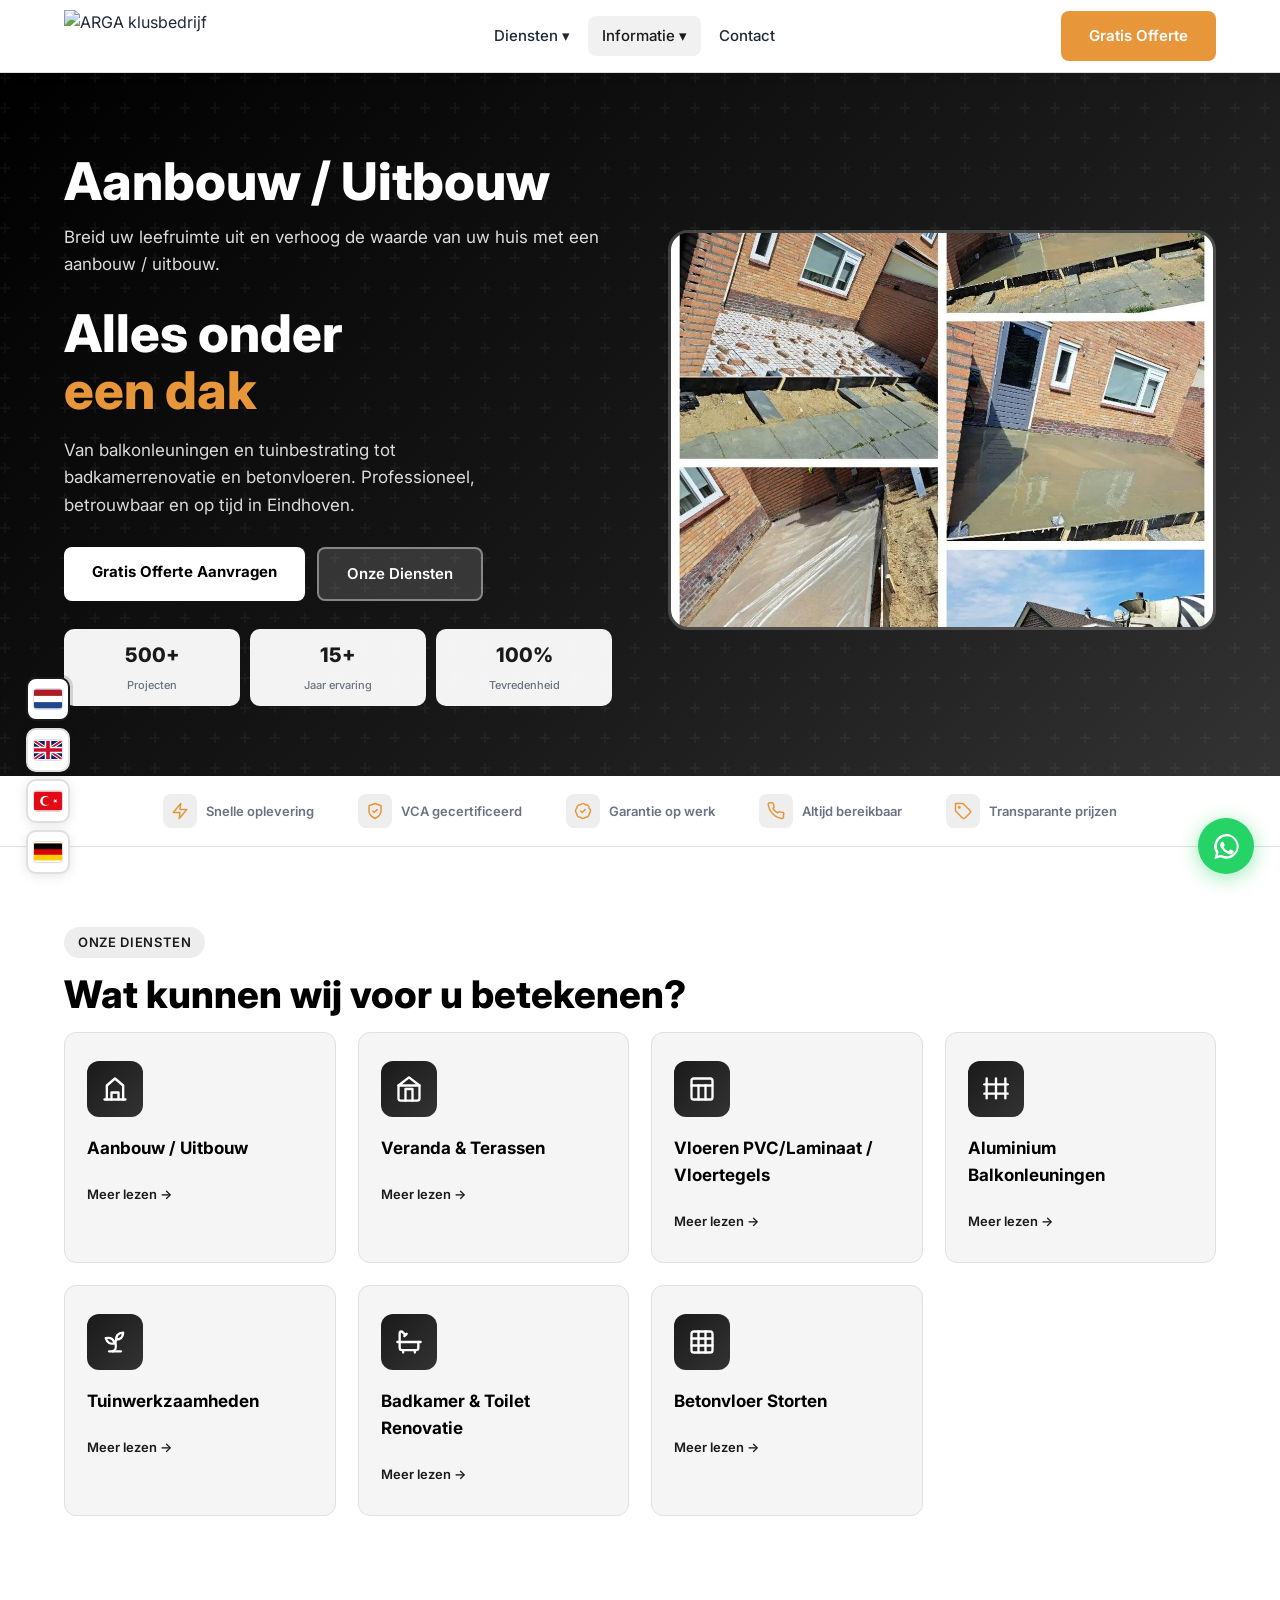
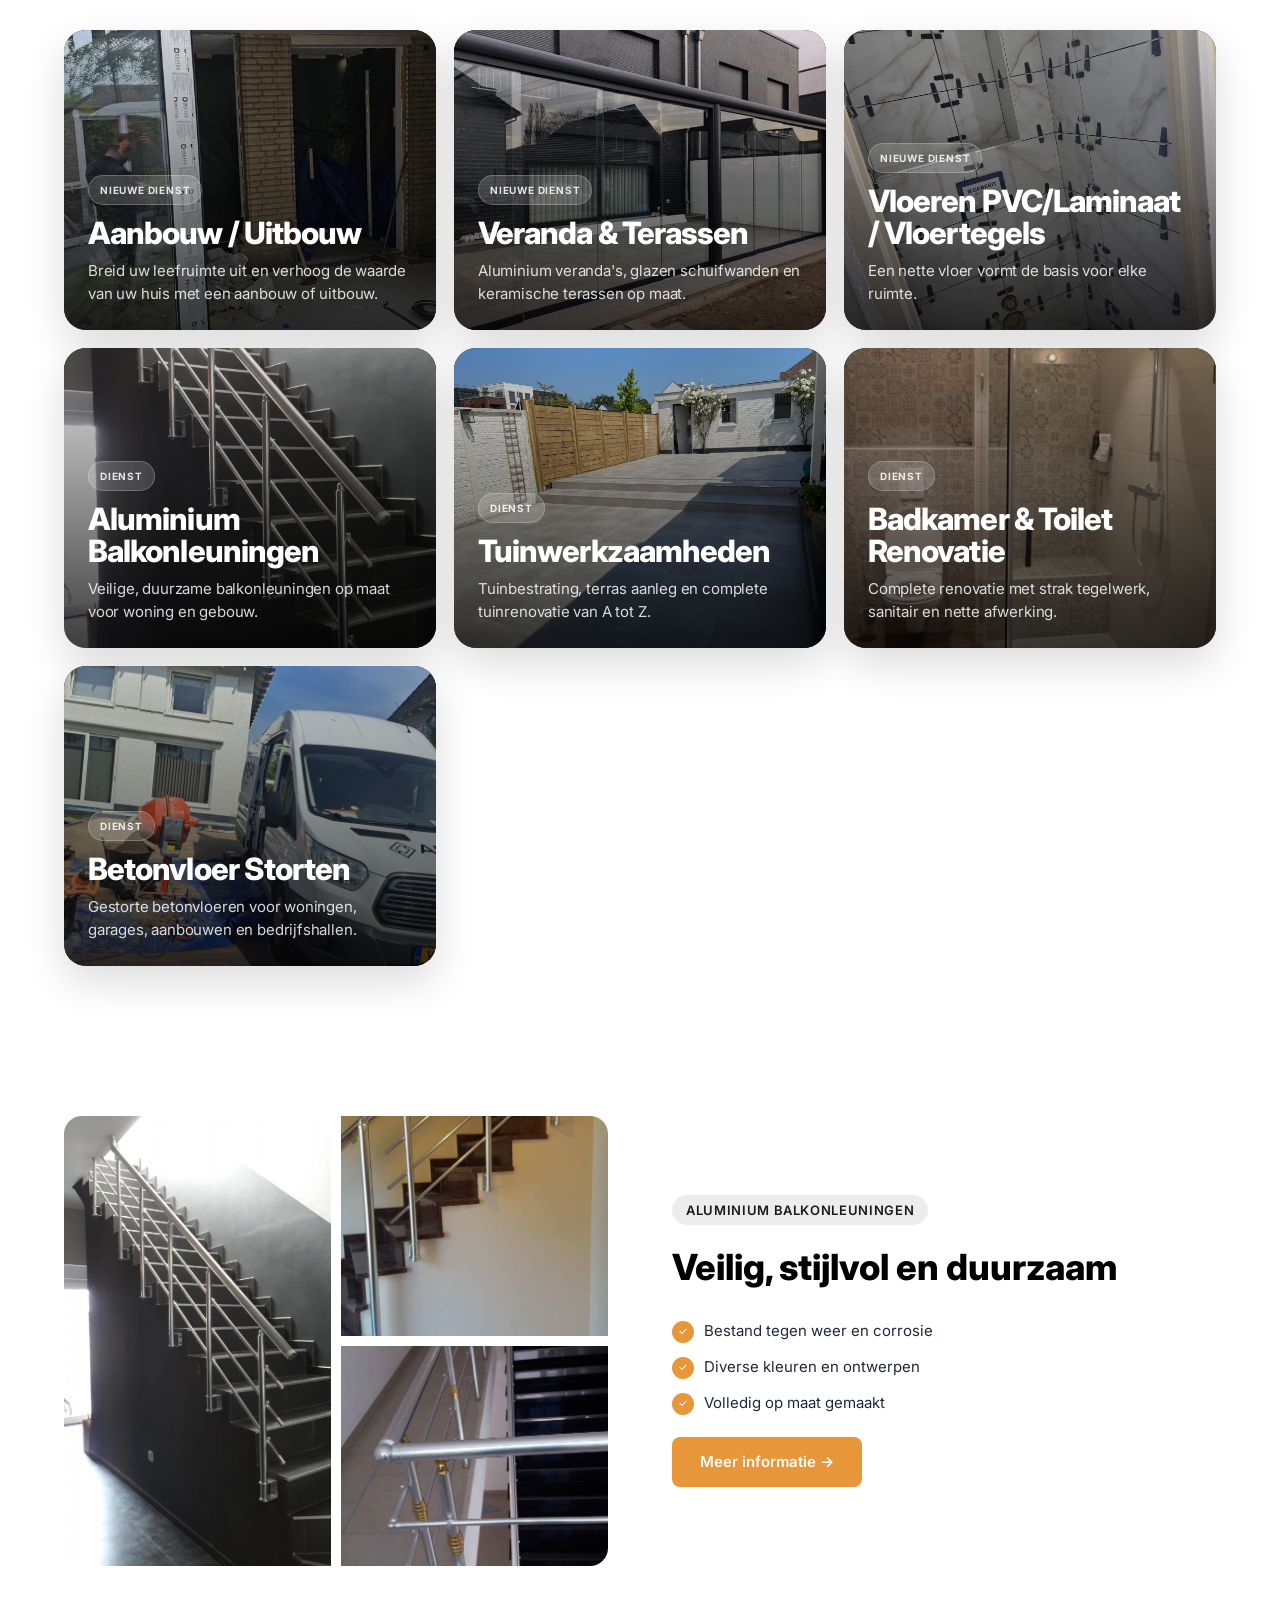
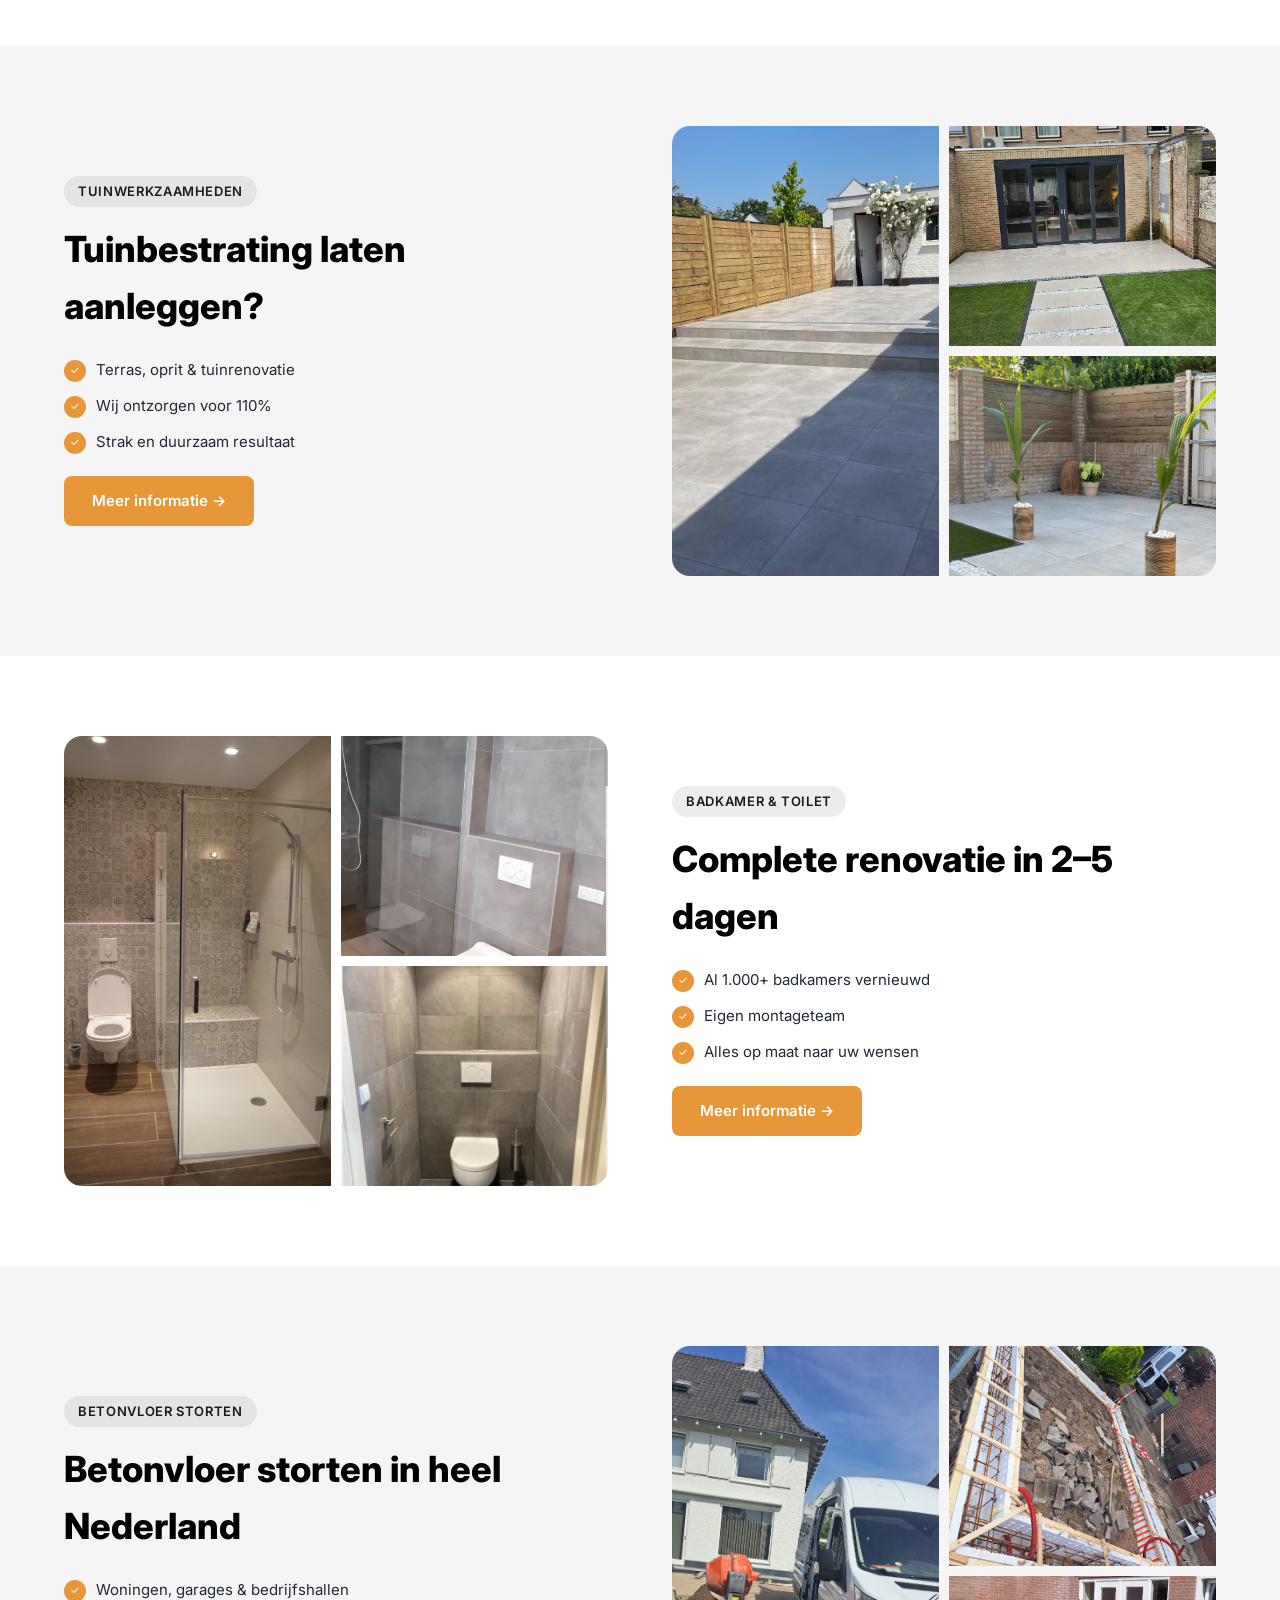
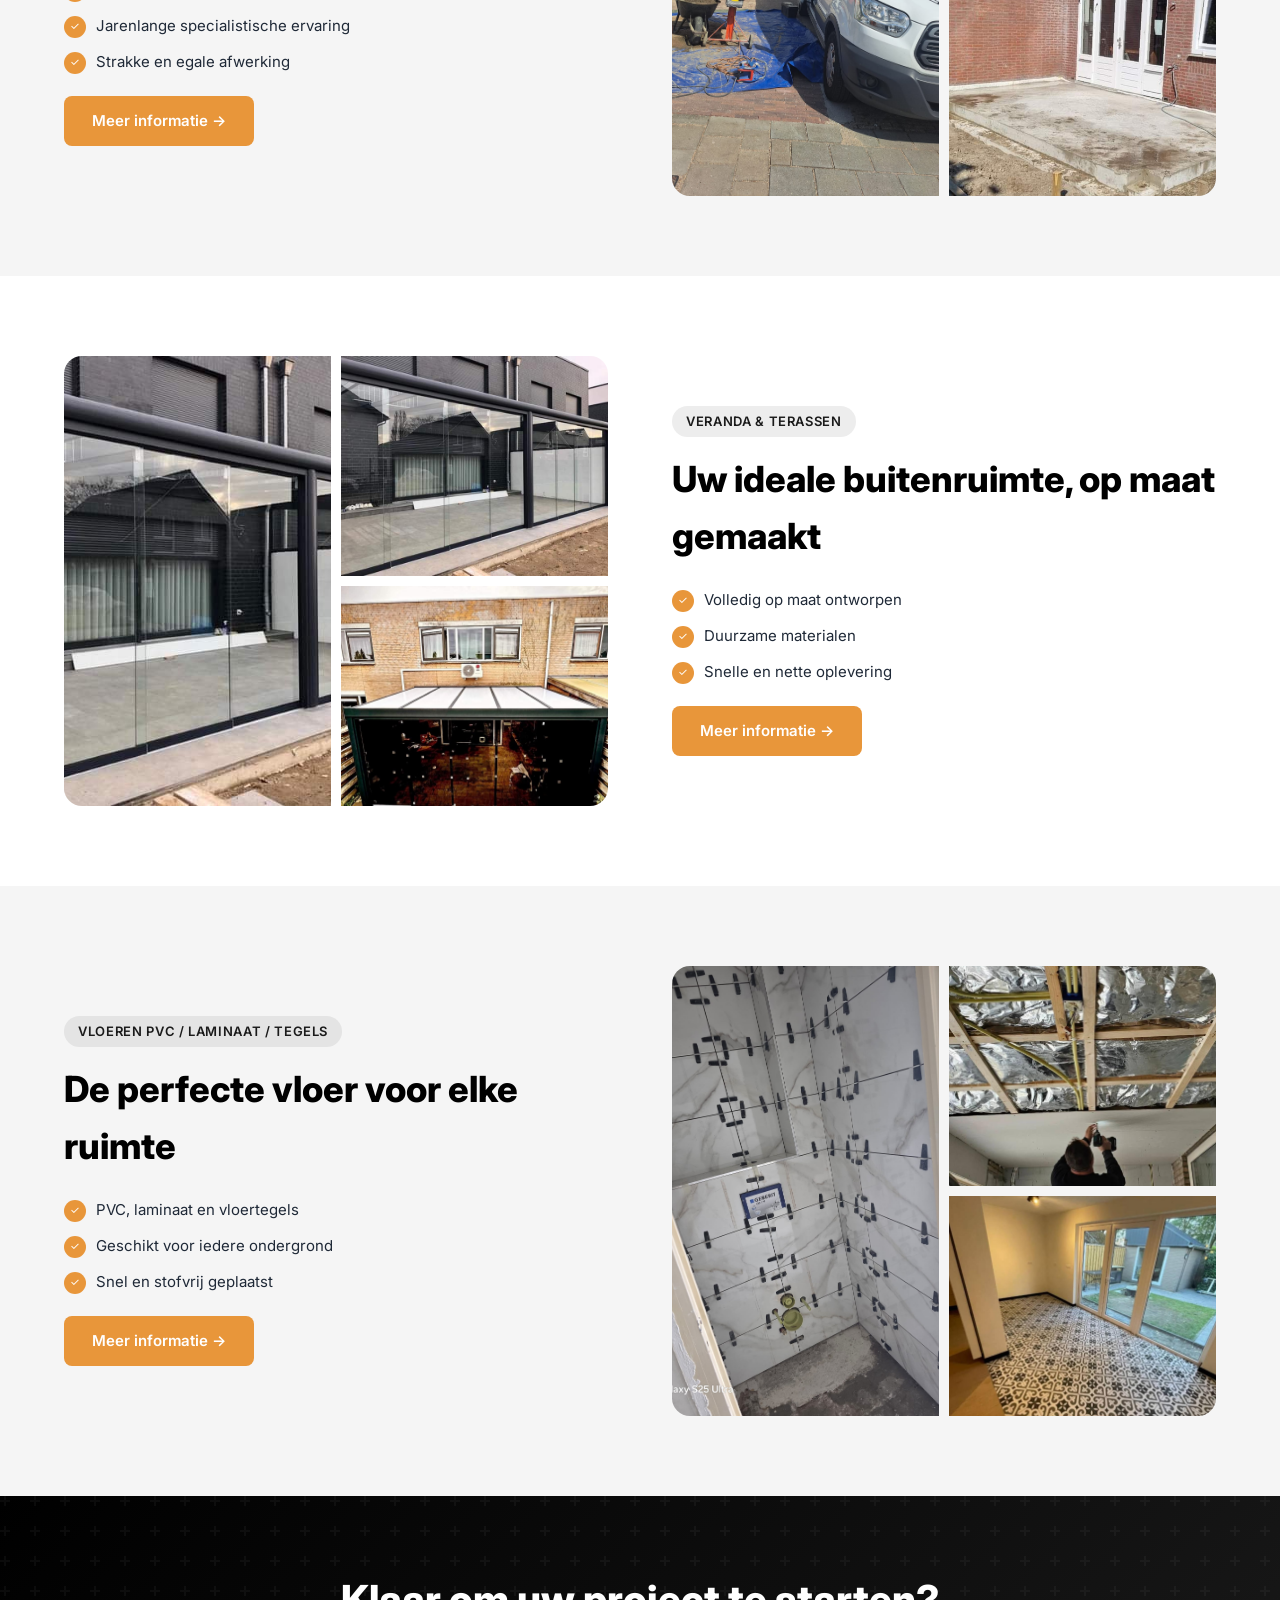
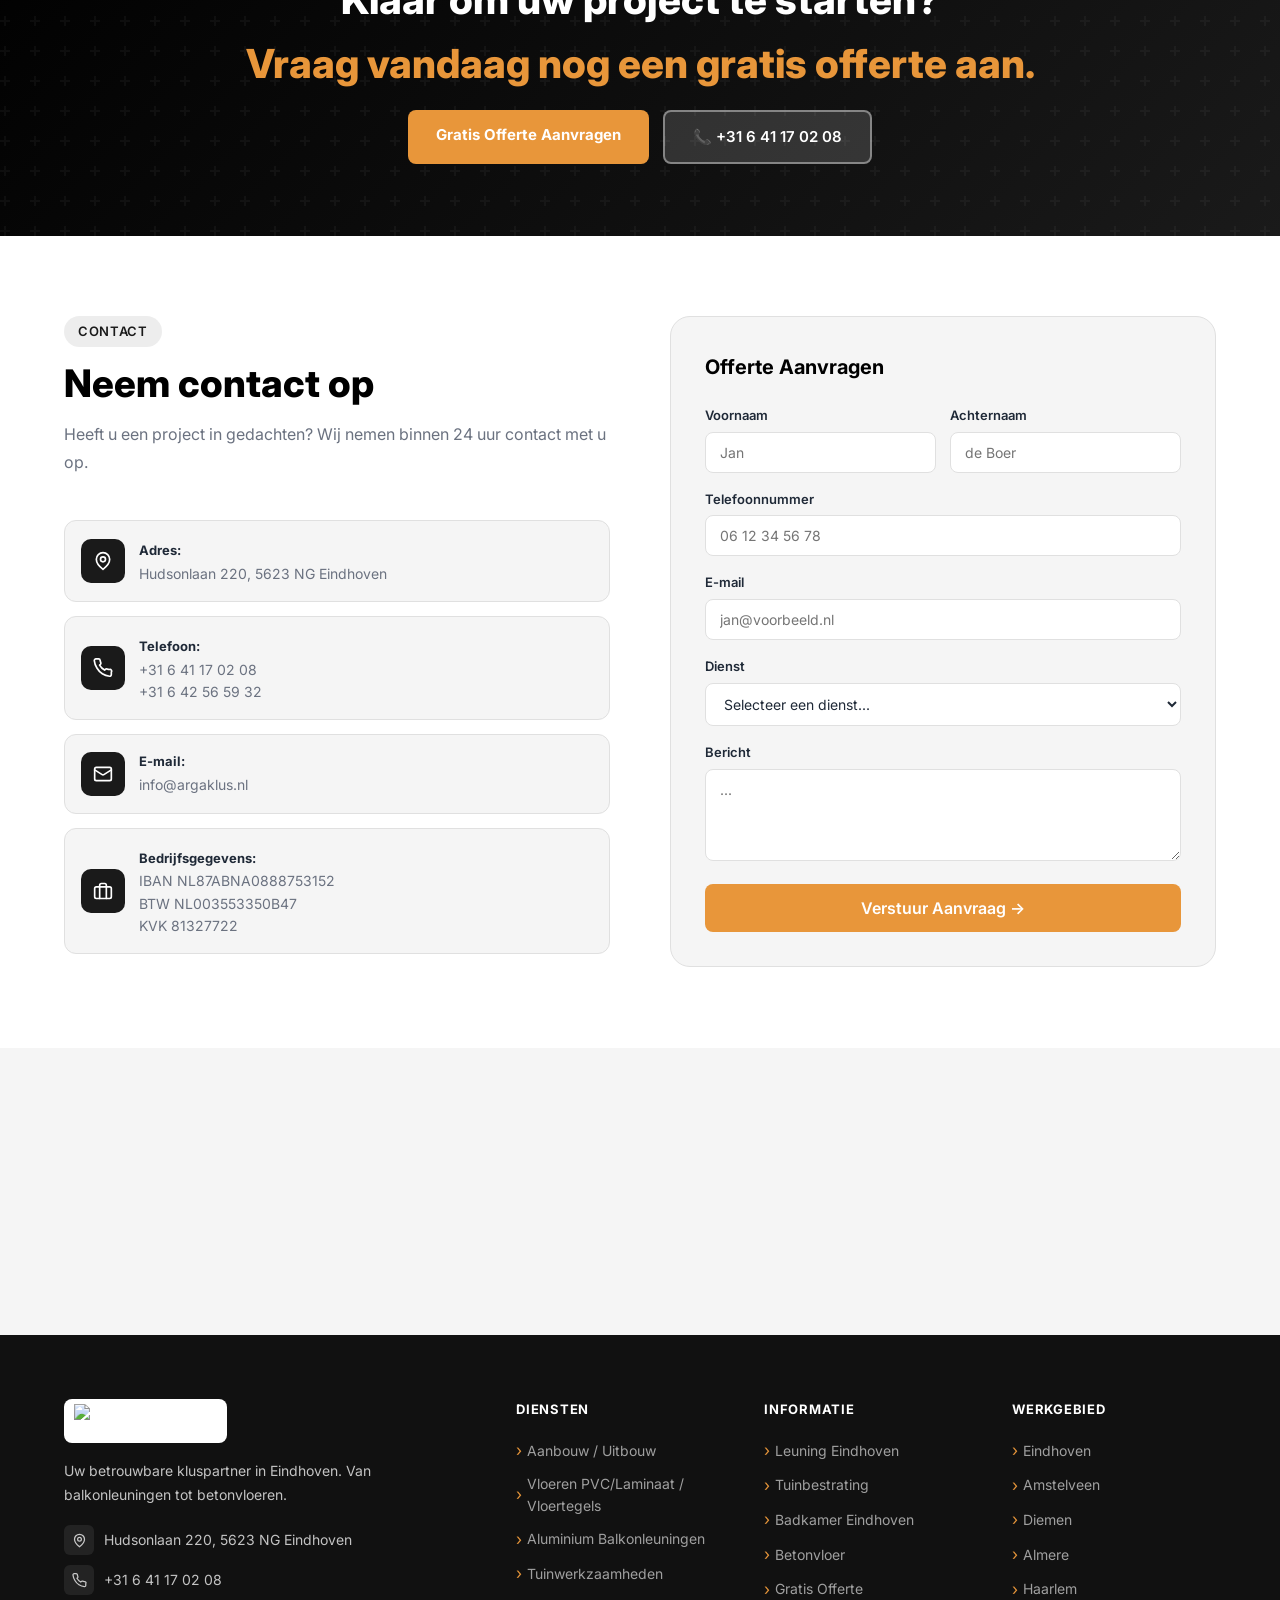
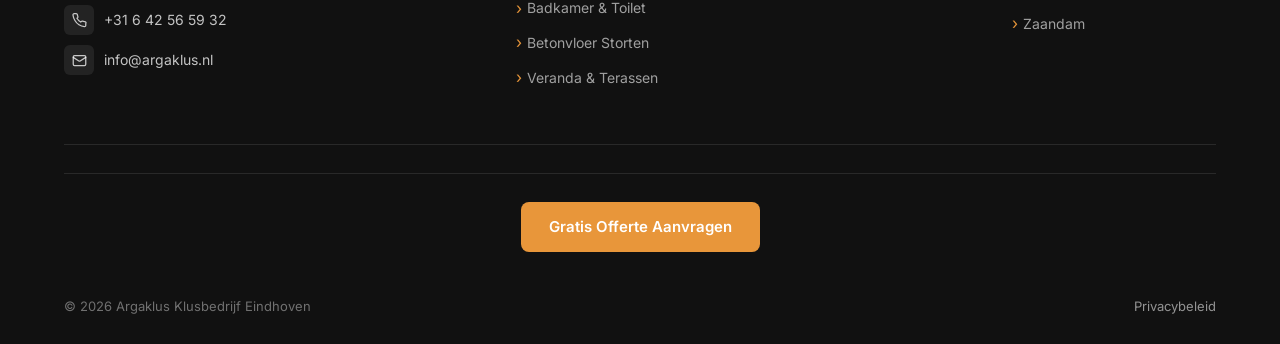
==== commit 5d62bdec: "restore: revert to pre-pagespeed backup (clean base for optimization) Restores the exact live site s" ====
--- a/index.html
+++ b/index.html
@@ -6,10 +6,8 @@
   <title>Argaklus – Klusbedrijf Eindhoven</title>
   <meta name="description" content="Argaklus – Professioneel klusbedrijf in Eindhoven. Aluminium balkonleuningen, tuinbestrating, badkamerrenovatie en betonvloeren." />
   <link rel="preconnect" href="https://fonts.googleapis.com" />
-  <link rel="preconnect" href="https://fonts.gstatic.com" crossorigin />
-  <link rel="preload" href="https://fonts.googleapis.com/css2?family=Inter:wght@400;500;600;700;800&display=swap" as="style" onload="this.onload=null;this.rel='stylesheet'" />
-  <noscript><link rel="stylesheet" href="https://fonts.googleapis.com/css2?family=Inter:wght@400;500;600;700;800&display=swap" /></noscript>
-  <link rel="stylesheet" href="style.css?v=14" />
+  <link href="https://fonts.googleapis.com/css2?family=Inter:wght@300;400;500;600;700;800&display=swap" rel="stylesheet" />
+  <link rel="stylesheet" href="style.css?v=12" />
   <style>
     /* INDEX-ONLY STYLES */
     .services { padding: 80px 0; background: var(--white); }
@@ -33,7 +31,6 @@
     .split-content p { font-size: 15px; color: var(--text); line-height: 1.75; margin-bottom: 14px; }
     @media(max-width:960px){ .split-inner { grid-template-columns:1fr; gap:36px; } .split-inner.reverse { direction:ltr; } }
   </style>
-<link rel="preload" as="image" href="img/karisik/kar-1.webp" type="image/webp" fetchpriority="high" />
 <link rel="icon" href="img/logo.svg" type="image/svg+xml" /><link rel="icon" href="img/logo.png" type="image/png" />
 </head>
 <body>
@@ -43,7 +40,7 @@
   <div class="container">
     <div class="navbar__inner">
       <a href="index.html" class="navbar__logo">
-        <img src="img/logo.png" alt="ARGA klusbedrijf" width="140" height="42">
+        <img src="https://argaklus.nl/img/logo.png" alt="ARGA klusbedrijf" />
       </a>
       <ul class="navbar__menu">
         <li>
@@ -248,12 +245,12 @@
         </div>
       </div>
       <div class="hero__slideshow" id="heroSlideshow" aria-hidden="true">
-        <picture><source srcset="img/karisik/kar-1.webp" type="image/webp"><img src="img/karisik/kar-1.jpg" alt="" class="active" width="1080" height="1089" fetchpriority="high" data-full-webp="img/karisik/kar-1.webp"></picture>
-        <picture><source srcset="img/karisik/kar-2.webp" type="image/webp"><img src="img/karisik/kar-2.jpg" alt="" width="1080" height="1339" data-full-webp="img/karisik/kar-2.webp"></picture>
-        <picture><source srcset="img/karisik/kar-3.webp" type="image/webp"><img src="img/karisik/kar-3.jpg" alt="" width="1080" height="1353" data-full-webp="img/karisik/kar-3.webp"></picture>
-        <picture><source srcset="img/karisik/kar-4.webp" type="image/webp"><img src="img/karisik/kar-4.jpg" alt="" width="1080" height="1369" data-full-webp="img/karisik/kar-4.webp"></picture>
-        <picture><source srcset="img/karisik/kar-5.webp" type="image/webp"><img src="img/karisik/kar-5.jpg" alt="" width="1080" height="1076" data-full-webp="img/karisik/kar-5.webp"></picture>
-        <picture><source srcset="img/karisik/kar-6.webp" type="image/webp"><img src="img/karisik/kar-6.jpg" alt="" width="1080" height="1397" data-full-webp="img/karisik/kar-6.webp"></picture>
+        <img src="img/karisik/kar-1.jpg" alt="" class="active" />
+        <img src="img/karisik/kar-2.jpg" alt="" />
+        <img src="img/karisik/kar-3.jpg" alt="" />
+        <img src="img/karisik/kar-4.jpg" alt="" />
+        <img src="img/karisik/kar-5.jpg" alt="" />
+        <img src="img/karisik/kar-6.jpg" alt="" />
       </div>
     </div>
   </div>
@@ -329,7 +326,7 @@
   <div class="container">
     <div class="overlay-grid">
       <a class="overlay-card" href="aanbouw-uitbouw.html">
-        <picture><source srcset="img/aanbouw-uitbouw.webp" type="image/webp"><img src="img/aanbouw-uitbouw.jpg?v=4" alt="Aanbouw en uitbouw project van Argaklus" width="1068" height="504" loading="lazy" data-full-webp="img/aanbouw-uitbouw.webp"></picture>
+        <img src="img/aanbouw-uitbouw.jpg?v=4" alt="Aanbouw en uitbouw project van Argaklus" />
         <div class="overlay-card__content">
           <p class="overlay-card__label"><span data-lang="nl" class="lang-active">Nieuwe dienst</span><span data-lang="en">New service</span><span data-lang="tr">Yeni hizmet</span><span data-lang="de">Neuer Service</span></p>
           <h2><span data-lang="nl" class="lang-active">Aanbouw / Uitbouw</span><span data-lang="en">Extension / Home Addition</span><span data-lang="tr">Ek Yapı / Genişletme</span><span data-lang="de">Anbau / Erweiterung</span></h2>
@@ -337,7 +334,7 @@
         </div>
       </a>
       <a class="overlay-card" href="veranda-terassen.html">
-        <picture><source srcset="img/veranda/veranda-2.webp" type="image/webp"><img src="img/veranda/veranda-2.jpg" alt="Veranda en terassen Eindhoven" width="720" height="540" loading="lazy" data-full-webp="img/veranda/veranda-2.webp"></picture>
+        <img src="img/veranda/veranda-2.jpg" alt="Veranda en terassen Eindhoven" />
         <div class="overlay-card__content">
           <p class="overlay-card__label"><span data-lang="nl" class="lang-active">Nieuwe dienst</span><span data-lang="en">New service</span><span data-lang="tr">Yeni hizmet</span><span data-lang="de">Neuer Service</span></p>
           <h2><span data-lang="nl" class="lang-active">Veranda &amp; Terassen</span><span data-lang="en">Veranda &amp; Terraces</span><span data-lang="tr">Veranda &amp; Teraslar</span><span data-lang="de">Veranda &amp; Terrassen</span></h2>
@@ -345,7 +342,7 @@
         </div>
       </a>
       <a class="overlay-card" href="vloeren-pvc-laminaat-vloertegels.html">
-        <picture><source srcset="img/vloeren/vloer-1.webp" type="image/webp"><img src="img/vloeren/vloer-1.jpg" alt="PVC, laminaat en vloertegels" width="1500" height="2000" loading="lazy" data-full-webp="img/vloeren/vloer-1.webp"></picture>
+        <img src="img/vloeren/vloer-1.jpg" alt="PVC, laminaat en vloertegels" />
         <div class="overlay-card__content">
           <p class="overlay-card__label"><span data-lang="nl" class="lang-active">Nieuwe dienst</span><span data-lang="en">New service</span><span data-lang="tr">Yeni hizmet</span></p>
           <h2><span data-lang="nl" class="lang-active">Vloeren PVC/Laminaat / Vloertegels</span><span data-lang="en">Floors PVC/Laminate / Floor Tiles</span><span data-lang="tr">Zemin PVC/Laminat / Yer Karosu</span></h2>
@@ -353,7 +350,7 @@
         </div>
       </a>
       <a class="overlay-card" href="aluminium-balkonleuningen.html">
-        <picture><source srcset="img/aluminium/al-1.webp" type="image/webp"><img src="img/aluminium/al-1.jpg" alt="Aluminium balkonleuningen" width="1152" height="2048" loading="lazy" data-full-webp="img/aluminium/al-1.webp"></picture>
+        <img src="img/aluminium/al-1.jpg" alt="Aluminium balkonleuningen" />
         <div class="overlay-card__content">
           <p class="overlay-card__label"><span data-lang="nl" class="lang-active">Dienst</span><span data-lang="en">Service</span><span data-lang="tr">Hizmet</span></p>
           <h2><span data-lang="nl" class="lang-active">Aluminium Balkonleuningen</span><span data-lang="en">Aluminium Balcony Railings</span><span data-lang="tr">Alüminyum Balkon Korkulukları</span></h2>
@@ -361,7 +358,7 @@
         </div>
       </a>
       <a class="overlay-card" href="tuinwerkzaamheden.html">
-        <picture><source srcset="img/bahce/bahce-1.webp" type="image/webp"><img src="img/bahce/bahce-1.jpg" alt="Tuinwerkzaamheden en bestrating" width="1600" height="1200" loading="lazy" data-full-webp="img/bahce/bahce-1.webp"></picture>
+        <img src="img/bahce/bahce-1.jpg" alt="Tuinwerkzaamheden en bestrating" />
         <div class="overlay-card__content">
           <p class="overlay-card__label"><span data-lang="nl" class="lang-active">Dienst</span><span data-lang="en">Service</span><span data-lang="tr">Hizmet</span></p>
           <h2><span data-lang="nl" class="lang-active">Tuinwerkzaamheden</span><span data-lang="en">Garden Works</span><span data-lang="tr">Bahçe İşlemleri</span></h2>
@@ -369,7 +366,7 @@
         </div>
       </a>
       <a class="overlay-card" href="badkamer-renovatie.html">
-        <picture><source srcset="img/badkamer/bdk-1.webp" type="image/webp"><img src="img/badkamer/bdk-1.jpg" alt="Badkamer en toilet renovatie" width="805" height="1259" loading="lazy" data-full-webp="img/badkamer/bdk-1.webp"></picture>
+        <img src="img/badkamer/bdk-1.jpg" alt="Badkamer en toilet renovatie" />
         <div class="overlay-card__content">
           <p class="overlay-card__label"><span data-lang="nl" class="lang-active">Dienst</span><span data-lang="en">Service</span><span data-lang="tr">Hizmet</span></p>
           <h2><span data-lang="nl" class="lang-active">Badkamer &amp; Toilet Renovatie</span><span data-lang="en">Bathroom &amp; Toilet Renovation</span><span data-lang="tr">Banyo &amp; Tuvalet Yenileme</span></h2>
@@ -377,7 +374,7 @@
         </div>
       </a>
       <a class="overlay-card" href="betonvloer-storten.html">
-        <picture><source srcset="img/beton/beton-1.webp" type="image/webp"><img src="img/beton/beton-1.jpg" alt="Betonvloer storten" width="1536" height="2048" loading="lazy" data-full-webp="img/beton/beton-1.webp"></picture>
+        <img src="img/beton/beton-1.jpg" alt="Betonvloer storten" />
         <div class="overlay-card__content">
           <p class="overlay-card__label"><span data-lang="nl" class="lang-active">Dienst</span><span data-lang="en">Service</span><span data-lang="tr">Hizmet</span></p>
           <h2><span data-lang="nl" class="lang-active">Betonvloer Storten</span><span data-lang="en">Concrete Floor Pouring</span><span data-lang="tr">Beton Zemin Döküm</span></h2>
@@ -393,9 +390,9 @@
   <div class="container">
     <div class="split-inner">
       <div class="img-gallery">
-        <picture><source srcset="img/aluminium/al-1.webp" type="image/webp"><img src="img/aluminium/al-1.jpg" alt="Balkonleuning" width="1152" height="2048" loading="lazy" data-full-webp="img/aluminium/al-1.webp"></picture>
-        <picture><source srcset="img/aluminium/al-2.webp" type="image/webp"><img src="img/aluminium/al-2.jpg" alt="Balkonleuning" width="1080" height="1920" loading="lazy" data-full-webp="img/aluminium/al-2.webp"></picture>
-        <picture><source srcset="img/aluminium/al-3.webp" type="image/webp"><img src="img/aluminium/al-3.jpg" alt="Balkonleuning" width="1080" height="1920" loading="lazy" data-full-webp="img/aluminium/al-3.webp"></picture>
+        <img src="img/aluminium/al-1.jpg" alt="Balkonleuning" />
+        <img src="img/aluminium/al-2.jpg" alt="Balkonleuning" />
+        <img src="img/aluminium/al-3.jpg" alt="Balkonleuning" />
       </div>
       <div class="split-content">
         <div class="tag"><span data-lang="nl" class="lang-active">Aluminium Balkonleuningen</span><span data-lang="en">Aluminium Railings</span><span data-lang="tr">Balkon Korkulukları</span></div>
@@ -419,9 +416,9 @@
   <div class="container">
     <div class="split-inner reverse">
       <div class="img-gallery">
-        <picture><source srcset="img/bahce/bahce-1.webp" type="image/webp"><img src="img/bahce/bahce-1.jpg" alt="Tuinbestrating" width="1600" height="1200" loading="lazy" data-full-webp="img/bahce/bahce-1.webp"></picture>
-        <picture><source srcset="img/bahce/bahce-2.webp" type="image/webp"><img src="img/bahce/bahce-2.jpg" alt="Tuinbestrating" width="1600" height="747" loading="lazy" data-full-webp="img/bahce/bahce-2.webp"></picture>
-        <picture><source srcset="img/bahce/bahce-3.webp" type="image/webp"><img src="img/bahce/bahce-3.jpg" alt="Tuinbestrating" width="1152" height="2048" loading="lazy" data-full-webp="img/bahce/bahce-3.webp"></picture>
+        <img src="img/bahce/bahce-1.jpg" alt="Tuinbestrating" />
+        <img src="img/bahce/bahce-2.jpg" alt="Tuinbestrating" />
+        <img src="img/bahce/bahce-3.jpg" alt="Tuinbestrating" />
       </div>
       <div class="split-content">
         <div class="tag"><span data-lang="nl" class="lang-active">Tuinwerkzaamheden</span><span data-lang="en">Garden Works</span><span data-lang="tr">Bahçe İşlemleri</span></div>
@@ -445,9 +442,9 @@
   <div class="container">
     <div class="split-inner">
       <div class="img-gallery">
-        <picture><source srcset="img/badkamer/bdk-1.webp" type="image/webp"><img src="img/badkamer/bdk-1.jpg" alt="Badkamer" width="805" height="1259" loading="lazy" data-full-webp="img/badkamer/bdk-1.webp"></picture>
-        <picture><source srcset="img/badkamer/bdk-2.webp" type="image/webp"><img src="img/badkamer/bdk-2.jpg" alt="Badkamer" width="928" height="1414" loading="lazy" data-full-webp="img/badkamer/bdk-2.webp"></picture>
-        <picture><source srcset="img/badkamer/bdk-3.webp" type="image/webp"><img src="img/badkamer/bdk-3.jpg" alt="Badkamer" width="1080" height="1270" loading="lazy" data-full-webp="img/badkamer/bdk-3.webp"></picture>
+        <img src="img/badkamer/bdk-1.jpg" alt="Badkamer" />
+        <img src="img/badkamer/bdk-2.jpg" alt="Badkamer" />
+        <img src="img/badkamer/bdk-3.jpg" alt="Badkamer" />
       </div>
       <div class="split-content">
         <div class="tag"><span data-lang="nl" class="lang-active">Badkamer &amp; Toilet</span><span data-lang="en">Bathroom &amp; Toilet</span><span data-lang="tr">Banyo &amp; Tuvalet</span></div>
@@ -471,9 +468,9 @@
   <div class="container">
     <div class="split-inner reverse">
       <div class="img-gallery">
-        <picture><source srcset="img/beton/beton-1.webp" type="image/webp"><img src="img/beton/beton-1.jpg" alt="Betonvloer" width="1536" height="2048" loading="lazy" data-full-webp="img/beton/beton-1.webp"></picture>
-        <picture><source srcset="img/beton/beton-2.webp" type="image/webp"><img src="img/beton/beton-2.jpg" alt="Betonvloer" width="1536" height="2048" loading="lazy" data-full-webp="img/beton/beton-2.webp"></picture>
-        <picture><source srcset="img/beton/beton-3.webp" type="image/webp"><img src="img/beton/beton-3.jpg" alt="Betonvloer" width="1049" height="873" loading="lazy" data-full-webp="img/beton/beton-3.webp"></picture>
+        <img src="img/beton/beton-1.jpg" alt="Betonvloer" />
+        <img src="img/beton/beton-2.jpg" alt="Betonvloer" />
+        <img src="img/beton/beton-3.jpg" alt="Betonvloer" />
       </div>
       <div class="split-content">
         <div class="tag"><span data-lang="nl" class="lang-active">Betonvloer Storten</span><span data-lang="en">Concrete Floors</span><span data-lang="tr">Beton Zemin Döküm</span></div>
@@ -497,9 +494,9 @@
   <div class="container">
     <div class="split-inner">
       <div class="img-gallery">
-        <picture><source srcset="img/veranda/veranda-2.webp" type="image/webp"><img src="img/veranda/veranda-2.jpg" alt="Veranda Eindhoven" width="720" height="540" loading="lazy" data-full-webp="img/veranda/veranda-2.webp"></picture>
-        <picture><source srcset="img/veranda/veranda-2.webp" type="image/webp"><img src="img/veranda/veranda-2.jpg" alt="Terras op maat" width="720" height="540" loading="lazy" data-full-webp="img/veranda/veranda-2.webp"></picture>
-        <picture><source srcset="img/veranda/veranda-3.webp" type="image/webp"><img src="img/veranda/veranda-3.jpg" alt="Veranda plaatsen" width="1080" height="1020" loading="lazy" data-full-webp="img/veranda/veranda-3.webp"></picture>
+        <img src="img/veranda/veranda-2.jpg" alt="Veranda Eindhoven" />
+        <img src="img/veranda/veranda-2.jpg" alt="Terras op maat" />
+        <img src="img/veranda/veranda-3.jpg" alt="Veranda plaatsen" />
       </div>
       <div class="split-content">
         <div class="tag"><span data-lang="nl" class="lang-active">Veranda &amp; Terassen</span><span data-lang="en">Veranda &amp; Terraces</span><span data-lang="tr">Veranda &amp; Teraslar</span><span data-lang="de">Veranda &amp; Terrassen</span></div>
@@ -524,9 +521,9 @@
   <div class="container">
     <div class="split-inner reverse">
       <div class="img-gallery">
-        <picture><source srcset="img/vloeren/vloer-1.webp" type="image/webp"><img src="img/vloeren/vloer-1.jpg" alt="PVC vloer" width="1500" height="2000" loading="lazy" data-full-webp="img/vloeren/vloer-1.webp"></picture>
-        <picture><source srcset="img/vloeren/vloer-2.webp" type="image/webp"><img src="img/vloeren/vloer-2.jpg" alt="Laminaat vloer" width="1077" height="1905" loading="lazy" data-full-webp="img/vloeren/vloer-2.webp"></picture>
-        <picture><source srcset="img/vloeren/vloer-3.webp" type="image/webp"><img src="img/vloeren/vloer-3.jpg" alt="Vloertegels" width="1073" height="1423" loading="lazy" data-full-webp="img/vloeren/vloer-3.webp"></picture>
+        <img src="img/vloeren/vloer-1.jpg" alt="PVC vloer" />
+        <img src="img/vloeren/vloer-2.jpg" alt="Laminaat vloer" />
+        <img src="img/vloeren/vloer-3.jpg" alt="Vloertegels" />
       </div>
       <div class="split-content">
         <div class="tag"><span data-lang="nl" class="lang-active">Vloeren PVC / Laminaat / Tegels</span><span data-lang="en">Floors PVC / Laminate / Tiles</span><span data-lang="tr">Zemin PVC / Laminat / Fayans</span><span data-lang="de">Böden PVC / Laminat / Fliesen</span></div>
@@ -600,6 +597,7 @@
             </select>
           </div>
           <div class="form-group"><label data-lang="nl" class="lang-active">Bericht</label><label data-lang="en">Message</label><label data-lang="tr">Mesaj</label><textarea name="bericht" rows="4" placeholder="..."></textarea></div>
+          <div style="opacity:0;position:absolute;top:0;left:0;height:0;width:0;z-index:-1;" aria-hidden="true"><label>Website laten staan</label><input type="text" name="website" tabindex="-1" autocomplete="off" /></div>
           <div id="formMsg" style="display:none;padding:12px 16px;border-radius:8px;margin-bottom:12px;font-weight:600;font-size:14px;"></div>
           <button type="submit" class="btn btn-primary" style="width:100%;padding:14px;font-size:16px">
             <span id="formBtnText"><span data-lang="nl" class="lang-active">Verstuur Aanvraag →</span><span data-lang="en">Send Request →</span><span data-lang="tr">Gönder →</span></span>
@@ -627,7 +625,7 @@
   <div class="container">
     <div class="footer__grid">
       <div class="footer__brand">
-        <div class="f-logo"><img src="img/logo.png" alt="ARGA klusbedrijf" width="140" height="42"></div>
+        <div class="f-logo"><img src="https://argaklus.nl/img/logo.png" alt="ARGA klusbedrijf" /></div>
         <p data-lang="nl" class="lang-active">Uw betrouwbare kluspartner in Eindhoven. Van balkonleuningen tot betonvloeren.</p><p data-lang="en">Your reliable partner in Eindhoven. From balcony railings to concrete floors.</p><p data-lang="tr">Eindhoven'da güvenilir iş ortağınız. Balkon korkuluklarından beton zeminlere.</p>
         <div class="fci"><div class="icon"><svg xmlns="http://www.w3.org/2000/svg" viewBox="0 0 24 24" fill="none" stroke="currentColor" stroke-width="2" stroke-linecap="round" stroke-linejoin="round"><path d="M20 10c0 6-8 12-8 12s-8-6-8-12a8 8 0 0 1 16 0Z"/><circle cx="12" cy="10" r="3"/></svg></div>Hudsonlaan 220, 5623 NG Eindhoven</div>
         <div class="fci"><div class="icon"><svg xmlns="http://www.w3.org/2000/svg" viewBox="0 0 24 24" fill="none" stroke="currentColor" stroke-width="2" stroke-linecap="round" stroke-linejoin="round"><path d="M22 16.92v3a2 2 0 0 1-2.18 2 19.79 19.79 0 0 1-8.63-3.07A19.5 19.5 0 0 1 4.69 12 19.79 19.79 0 0 1 1.61 3.38 2 2 0 0 1 3.6 1h3a2 2 0 0 1 2 1.72c.127.96.361 1.903.7 2.81a2 2 0 0 1-.45 2.11L7.91 8.5a16 16 0 0 0 6 6l.92-.92a2 2 0 0 1 2.11-.45c.907.339 1.85.573 2.81.7A2 2 0 0 1 22 16.92z"/></svg></div>+31 6 41 17 02 08</div>
@@ -688,6 +686,12 @@
   <button class="lang-btn" data-switch="tr" aria-label="Turkce"><span class="flag-icon"><svg viewBox="0 0 30 20"><rect width="30" height="20" fill="#e30a17"/><circle cx="12" cy="10" r="5.4" fill="#fff"/><circle cx="13.6" cy="10" r="4.3" fill="#e30a17"/><path fill="#fff" d="m20.2 10 4.7-1.5-2.9 4V7.5l2.9 4z"/></svg></span><span class="lang-label">Turkce</span></button>
 </div>
 
-<script src="app.js?v=14" defer></script>
+<script src="app.js?v=13"></script>
+
+<script>
+// Bot koruması: sayfa yüklenme zamanı ve günlük token prefix
+window._argaPageLoad = Date.now();
+window._argaToken = "29746e4d901f2b2b";
+</script>
 </body>
 </html>
--- a/style.css
+++ b/style.css
@@ -21,8 +21,6 @@
 body { font-family: 'Inter', sans-serif; color: var(--text); background: var(--bg); line-height: 1.6; }
 a { text-decoration: none; color: inherit; }
 img { max-width: 100%; display: block; object-fit: cover; }
-/* picture: block by default so it doesn't cause inline-flow quirks */
-picture { display: block; }
 ul { list-style: none; }
 
 .container { max-width: 1200px; margin: 0 auto; padding: 0 24px; }
@@ -162,19 +160,11 @@
 
 /* IMAGE GALLERY */
 .img-gallery { display: grid; grid-template-columns: 1fr 1fr; grid-template-rows: 220px 220px; gap: 10px; border-radius: 18px; overflow: hidden; }
-/* picture wrapper: fill the grid cell fully */
-.img-gallery > picture { display: block; height: 100%; overflow: hidden; }
-/* First picture spans both rows (tall left image) */
-.img-gallery > picture:first-child { grid-row: 1 / 3; }
 .img-gallery img { width: 100%; height: 100%; object-fit: cover; transition: transform .4s; }
 .img-gallery img:hover { transform: scale(1.04); }
+.img-gallery img:first-child { grid-row: 1 / 3; }
 .img-single { border-radius: 18px; overflow: hidden; }
 .img-single img { width: 100%; height: 460px; object-fit: cover; }
-/* picture in gallery-item, page-hero__img, img-single: fill parent height */
-.gallery-item > picture,
-.page-hero__img > picture,
-.img-single > picture,
-.detail-hero__img > picture { display: block; height: 100%; }
 
 /* FEATURE LIST */
 .feature-list { display: flex; flex-direction: column; gap: 12px; margin: 22px 0; }
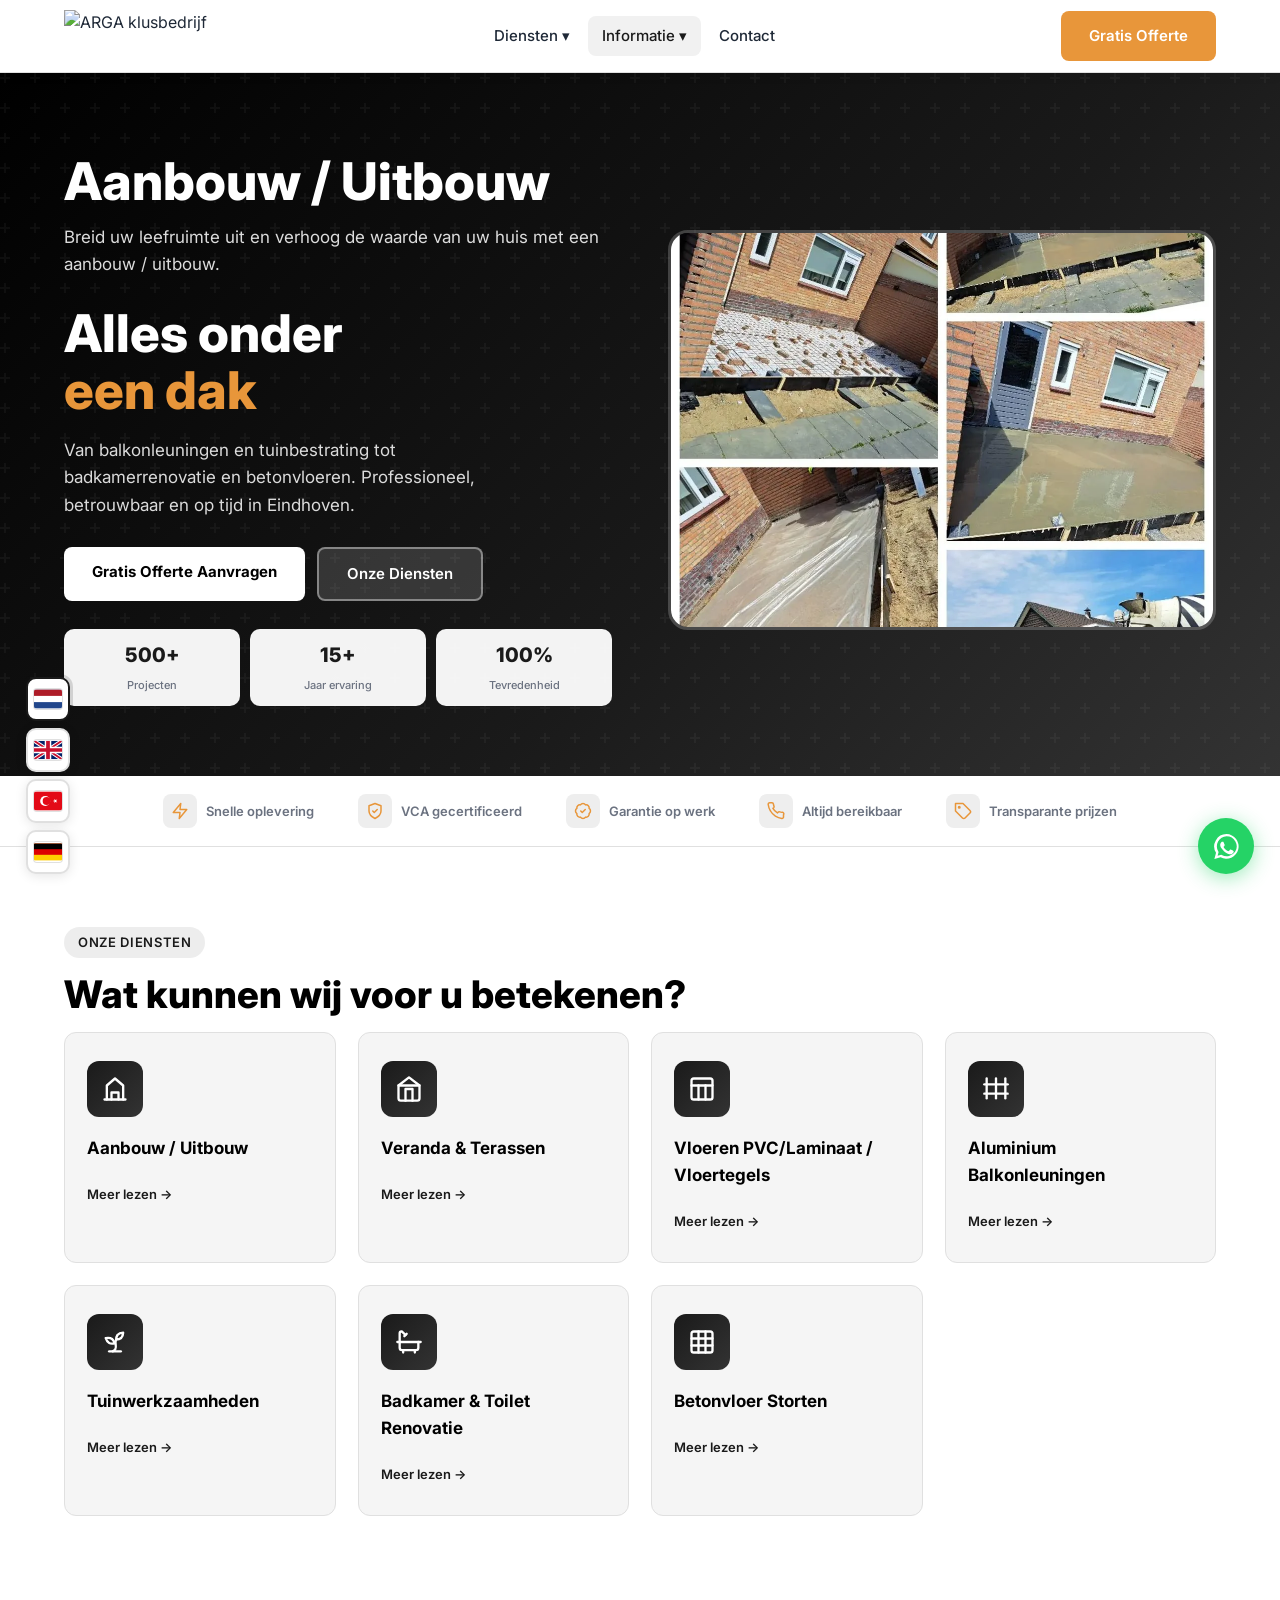
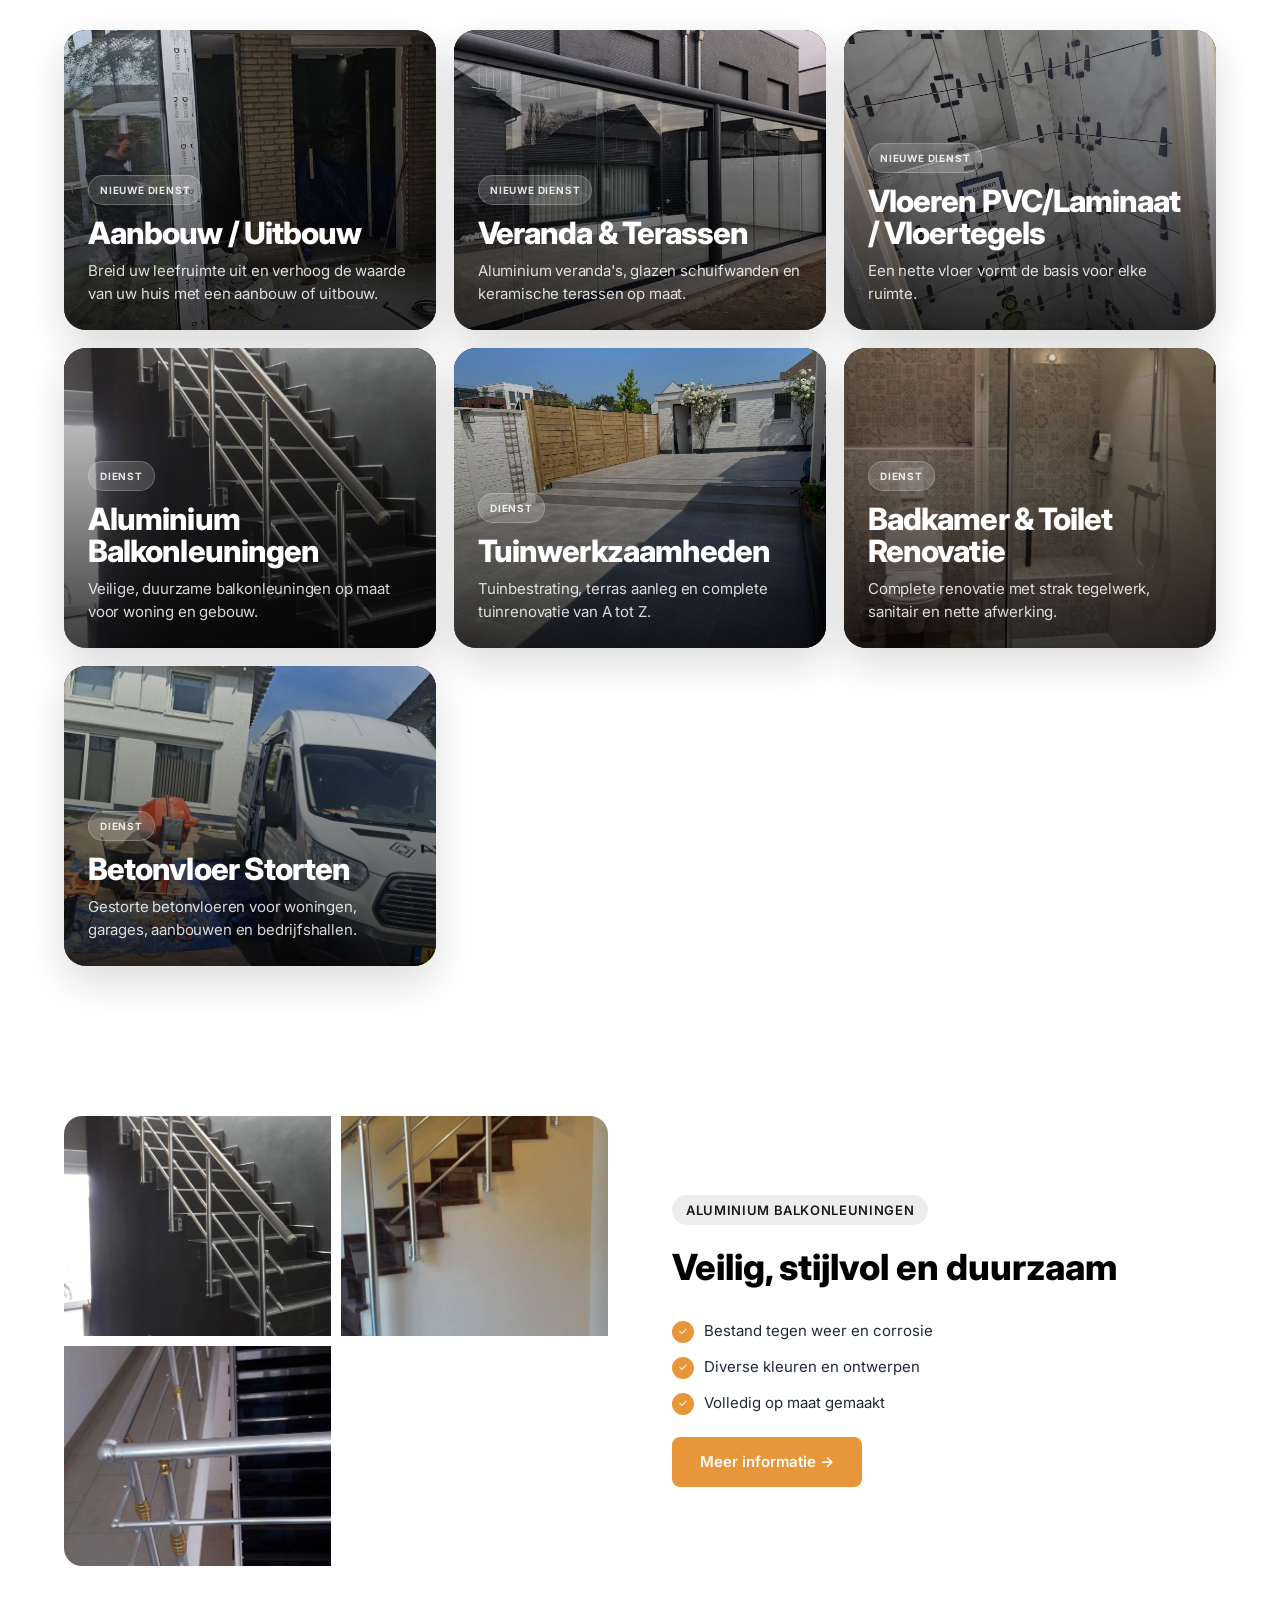
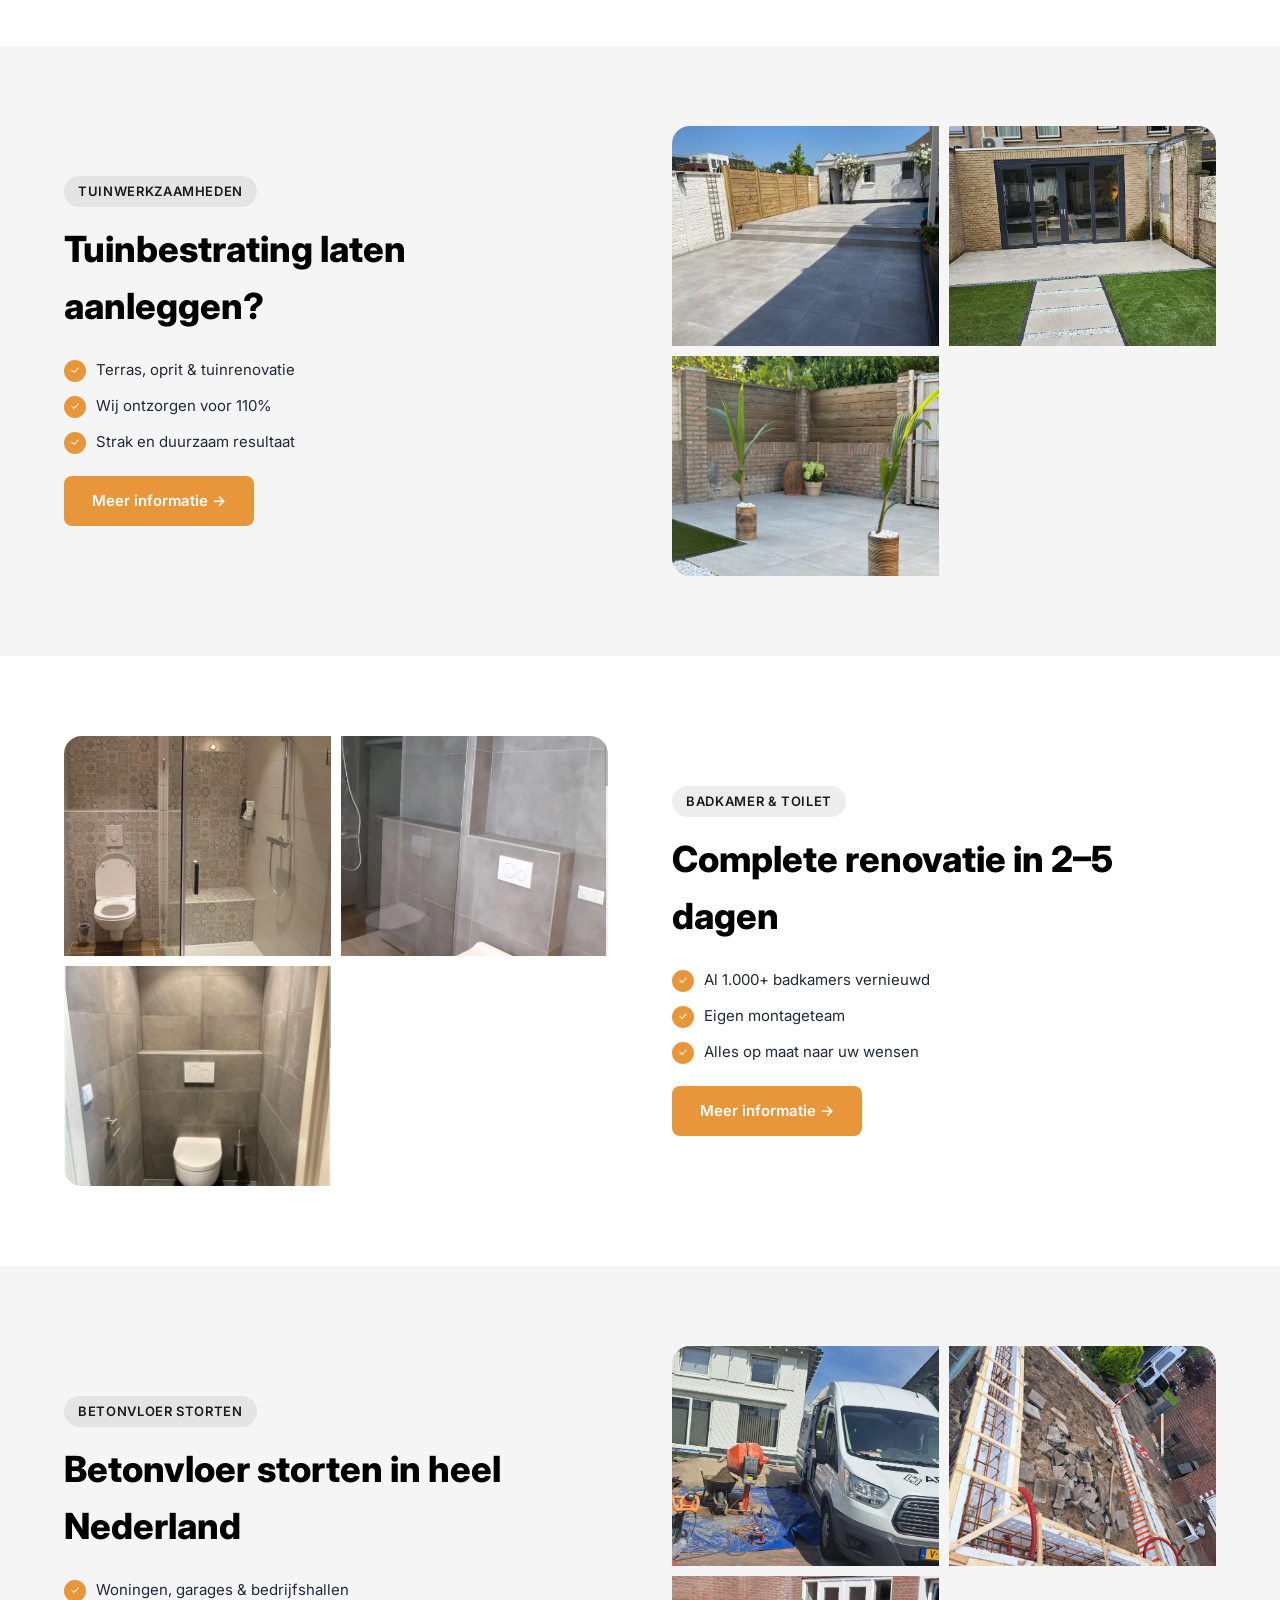
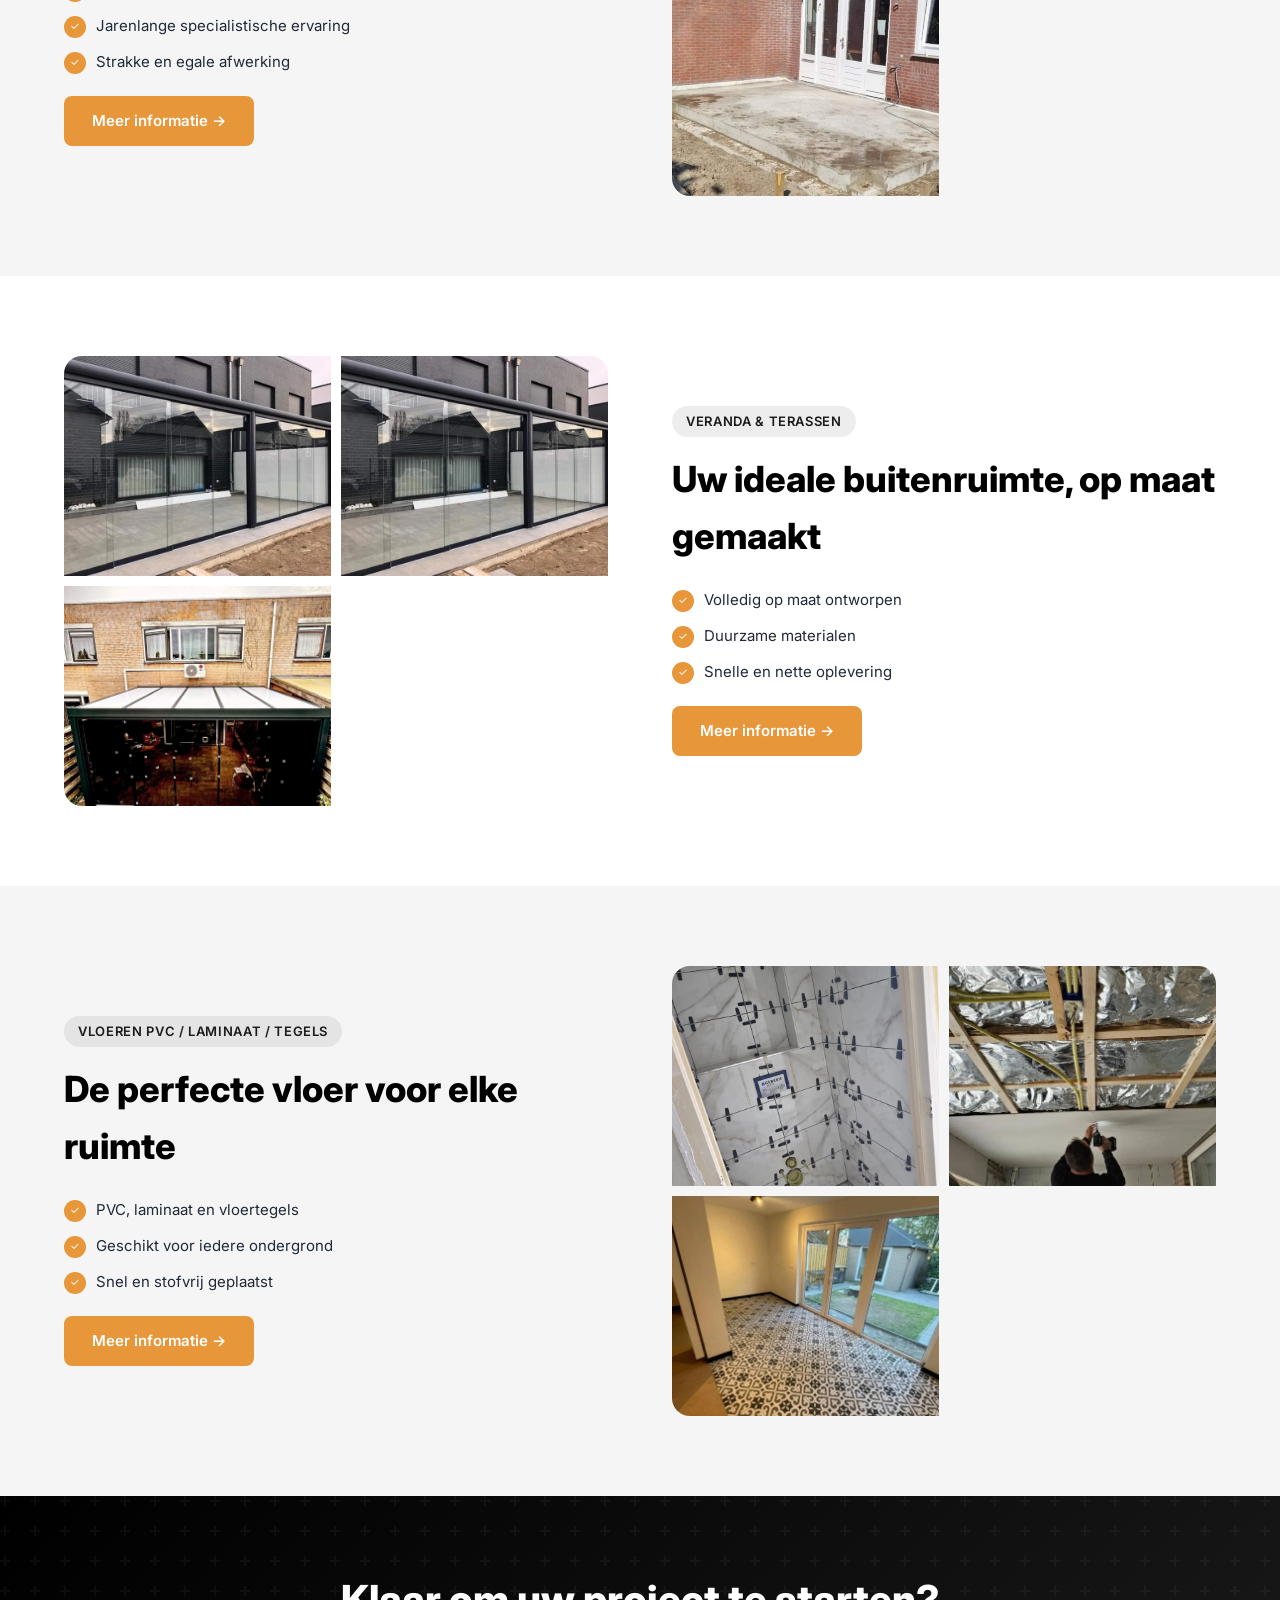
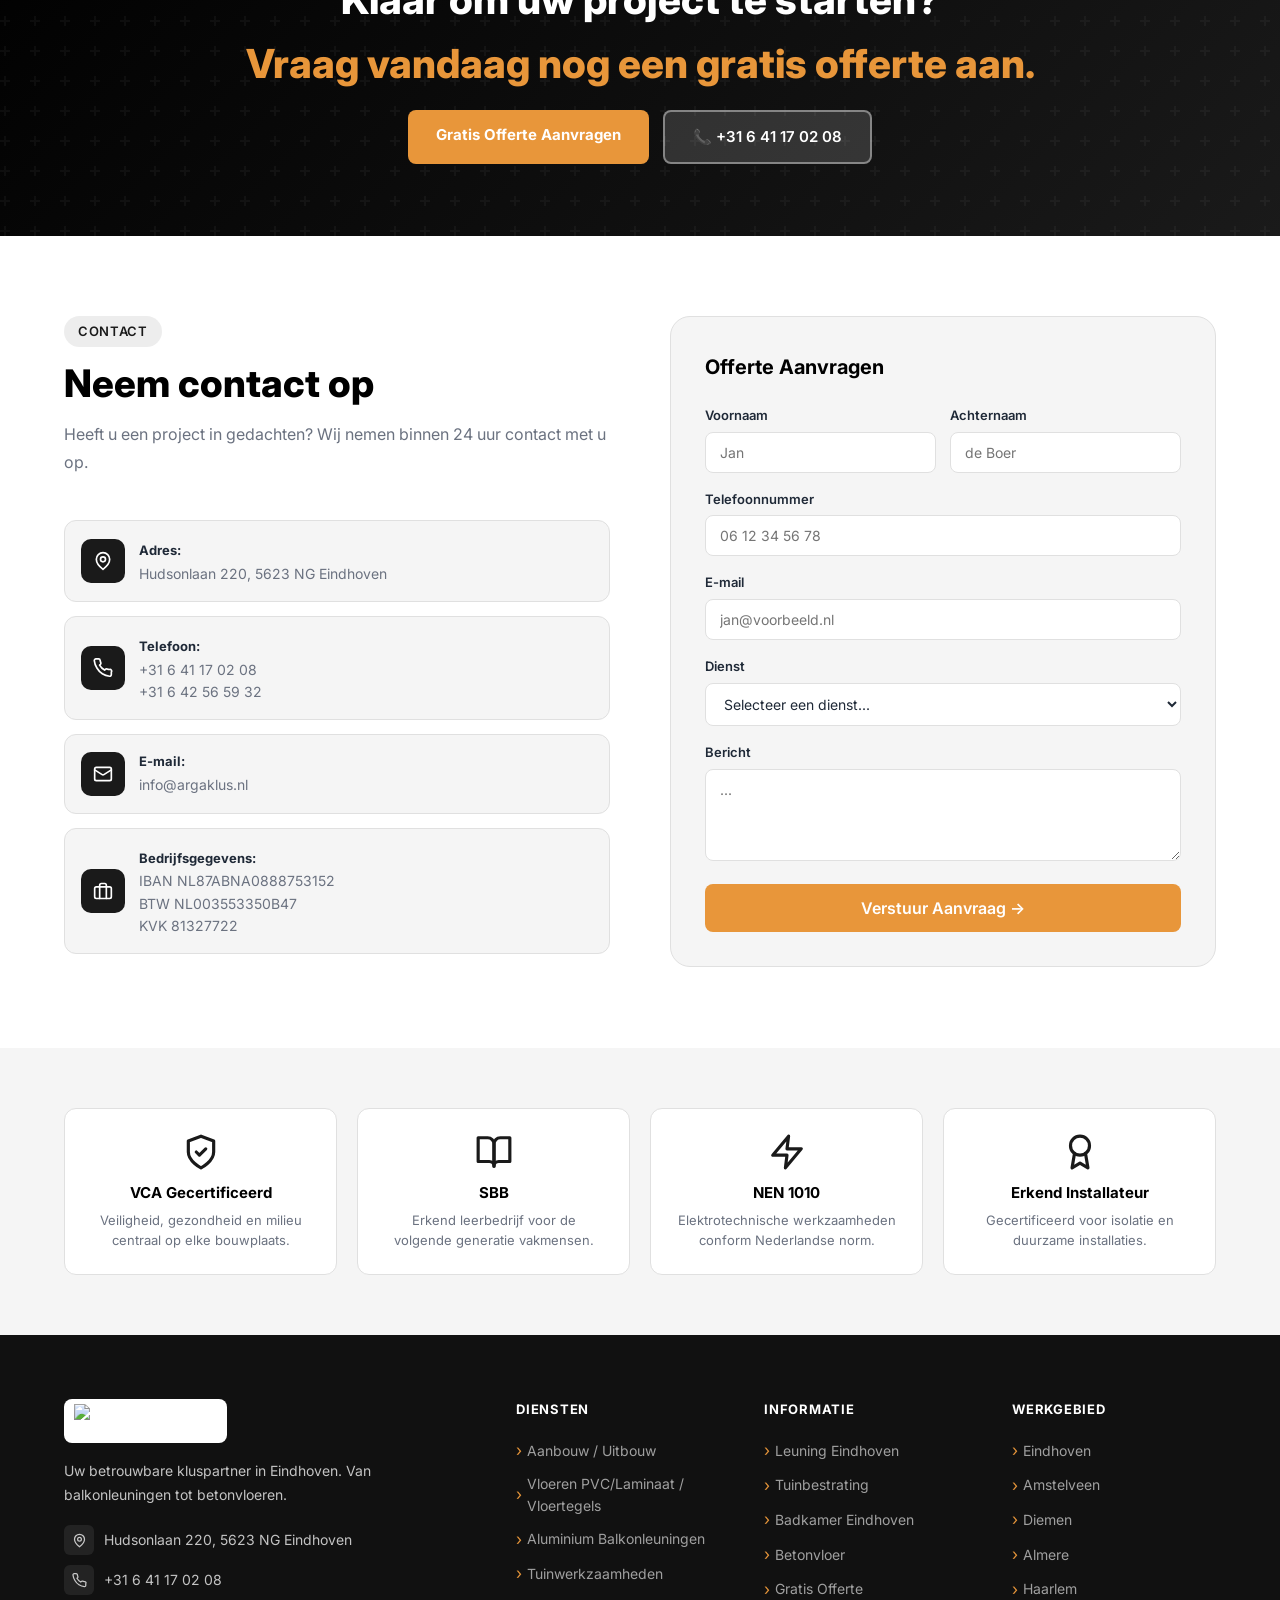
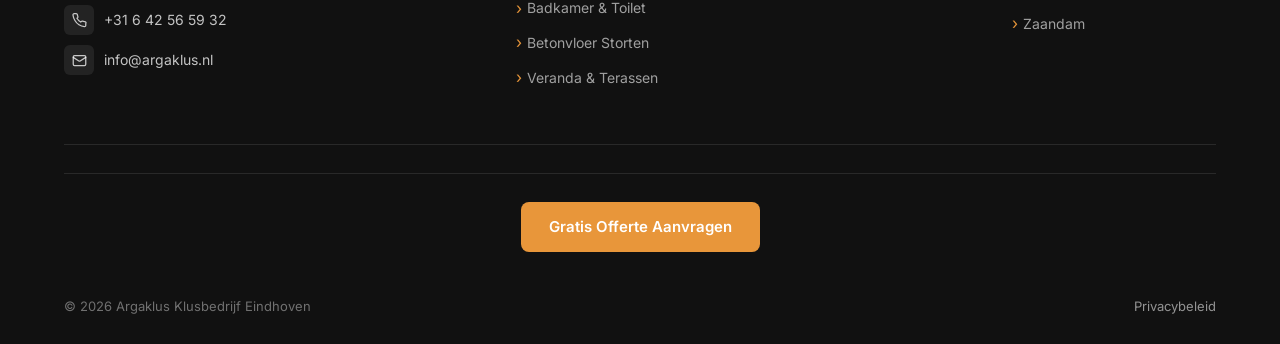
==== commit aa65227e: "perf: PageSpeed mobile optimizations (no visual changes) Images: - Converted all 147 images to WebP " ====
--- a/index.html
+++ b/index.html
@@ -6,7 +6,8 @@
   <title>Argaklus – Klusbedrijf Eindhoven</title>
   <meta name="description" content="Argaklus – Professioneel klusbedrijf in Eindhoven. Aluminium balkonleuningen, tuinbestrating, badkamerrenovatie en betonvloeren." />
   <link rel="preconnect" href="https://fonts.googleapis.com" />
-  <link href="https://fonts.googleapis.com/css2?family=Inter:wght@300;400;500;600;700;800&display=swap" rel="stylesheet" />
+<link rel="preconnect" href="https://fonts.gstatic.com" crossorigin />
+  <link rel="preload" href="https://fonts.googleapis.com/css2?family=Inter:wght@300;400;500;600;700;800&display=swap" as="style" onload="this.onload=null;this.rel='stylesheet'" /><noscript><link rel="stylesheet" href="https://fonts.googleapis.com/css2?family=Inter:wght@300;400;500;600;700;800&display=swap" /></noscript>
   <link rel="stylesheet" href="style.css?v=12" />
   <style>
     /* INDEX-ONLY STYLES */
@@ -32,6 +33,7 @@
     @media(max-width:960px){ .split-inner { grid-template-columns:1fr; gap:36px; } .split-inner.reverse { direction:ltr; } }
   </style>
 <link rel="icon" href="img/logo.svg" type="image/svg+xml" /><link rel="icon" href="img/logo.png" type="image/png" />
+  <link rel="preload" as="image" href="img/karisik/kar-1.webp" type="image/webp" fetchpriority="high" />
 </head>
 <body>
 
@@ -245,12 +247,12 @@
         </div>
       </div>
       <div class="hero__slideshow" id="heroSlideshow" aria-hidden="true">
-        <img src="img/karisik/kar-1.jpg" alt="" class="active" />
-        <img src="img/karisik/kar-2.jpg" alt="" />
-        <img src="img/karisik/kar-3.jpg" alt="" />
-        <img src="img/karisik/kar-4.jpg" alt="" />
-        <img src="img/karisik/kar-5.jpg" alt="" />
-        <img src="img/karisik/kar-6.jpg" alt="" />
+        <picture><source srcset="img/karisik/kar-1.webp" type="image/webp"><img fetchpriority="high" width="1080" height="1089" src="img/karisik/kar-1.jpg" alt="" class="active" /></picture>
+        <picture><source srcset="img/karisik/kar-2.webp" type="image/webp"><img loading="lazy" width="1080" height="1339" src="img/karisik/kar-2.jpg" alt="" /></picture>
+        <picture><source srcset="img/karisik/kar-3.webp" type="image/webp"><img loading="lazy" width="1080" height="1353" src="img/karisik/kar-3.jpg" alt="" /></picture>
+        <picture><source srcset="img/karisik/kar-4.webp" type="image/webp"><img loading="lazy" width="1080" height="1369" src="img/karisik/kar-4.jpg" alt="" /></picture>
+        <picture><source srcset="img/karisik/kar-5.webp" type="image/webp"><img loading="lazy" width="1080" height="1076" src="img/karisik/kar-5.jpg" alt="" /></picture>
+        <picture><source srcset="img/karisik/kar-6.webp" type="image/webp"><img loading="lazy" width="1080" height="1397" src="img/karisik/kar-6.jpg" alt="" /></picture>
       </div>
     </div>
   </div>
@@ -326,7 +328,7 @@
   <div class="container">
     <div class="overlay-grid">
       <a class="overlay-card" href="aanbouw-uitbouw.html">
-        <img src="img/aanbouw-uitbouw.jpg?v=4" alt="Aanbouw en uitbouw project van Argaklus" />
+        <picture><source srcset="img/aanbouw-uitbouw.webp" type="image/webp"><img loading="lazy" width="1068" height="504" src="img/aanbouw-uitbouw.jpg?v=4" alt="Aanbouw en uitbouw project van Argaklus" /></picture>
         <div class="overlay-card__content">
           <p class="overlay-card__label"><span data-lang="nl" class="lang-active">Nieuwe dienst</span><span data-lang="en">New service</span><span data-lang="tr">Yeni hizmet</span><span data-lang="de">Neuer Service</span></p>
           <h2><span data-lang="nl" class="lang-active">Aanbouw / Uitbouw</span><span data-lang="en">Extension / Home Addition</span><span data-lang="tr">Ek Yapı / Genişletme</span><span data-lang="de">Anbau / Erweiterung</span></h2>
@@ -334,7 +336,7 @@
         </div>
       </a>
       <a class="overlay-card" href="veranda-terassen.html">
-        <img src="img/veranda/veranda-2.jpg" alt="Veranda en terassen Eindhoven" />
+        <picture><source srcset="img/veranda/veranda-2.webp" type="image/webp"><img loading="lazy" width="720" height="540" src="img/veranda/veranda-2.jpg" alt="Veranda en terassen Eindhoven" /></picture>
         <div class="overlay-card__content">
           <p class="overlay-card__label"><span data-lang="nl" class="lang-active">Nieuwe dienst</span><span data-lang="en">New service</span><span data-lang="tr">Yeni hizmet</span><span data-lang="de">Neuer Service</span></p>
           <h2><span data-lang="nl" class="lang-active">Veranda &amp; Terassen</span><span data-lang="en">Veranda &amp; Terraces</span><span data-lang="tr">Veranda &amp; Teraslar</span><span data-lang="de">Veranda &amp; Terrassen</span></h2>
@@ -342,7 +344,7 @@
         </div>
       </a>
       <a class="overlay-card" href="vloeren-pvc-laminaat-vloertegels.html">
-        <img src="img/vloeren/vloer-1.jpg" alt="PVC, laminaat en vloertegels" />
+        <picture><source srcset="img/vloeren/vloer-1.webp" type="image/webp"><img loading="lazy" width="1500" height="2000" src="img/vloeren/vloer-1.jpg" alt="PVC, laminaat en vloertegels" /></picture>
         <div class="overlay-card__content">
           <p class="overlay-card__label"><span data-lang="nl" class="lang-active">Nieuwe dienst</span><span data-lang="en">New service</span><span data-lang="tr">Yeni hizmet</span></p>
           <h2><span data-lang="nl" class="lang-active">Vloeren PVC/Laminaat / Vloertegels</span><span data-lang="en">Floors PVC/Laminate / Floor Tiles</span><span data-lang="tr">Zemin PVC/Laminat / Yer Karosu</span></h2>
@@ -350,7 +352,7 @@
         </div>
       </a>
       <a class="overlay-card" href="aluminium-balkonleuningen.html">
-        <img src="img/aluminium/al-1.jpg" alt="Aluminium balkonleuningen" />
+        <picture><source srcset="img/aluminium/al-1.webp" type="image/webp"><img loading="lazy" width="1152" height="2048" src="img/aluminium/al-1.jpg" alt="Aluminium balkonleuningen" /></picture>
         <div class="overlay-card__content">
           <p class="overlay-card__label"><span data-lang="nl" class="lang-active">Dienst</span><span data-lang="en">Service</span><span data-lang="tr">Hizmet</span></p>
           <h2><span data-lang="nl" class="lang-active">Aluminium Balkonleuningen</span><span data-lang="en">Aluminium Balcony Railings</span><span data-lang="tr">Alüminyum Balkon Korkulukları</span></h2>
@@ -358,7 +360,7 @@
         </div>
       </a>
       <a class="overlay-card" href="tuinwerkzaamheden.html">
-        <img src="img/bahce/bahce-1.jpg" alt="Tuinwerkzaamheden en bestrating" />
+        <picture><source srcset="img/bahce/bahce-1.webp" type="image/webp"><img loading="lazy" width="1600" height="1200" src="img/bahce/bahce-1.jpg" alt="Tuinwerkzaamheden en bestrating" /></picture>
         <div class="overlay-card__content">
           <p class="overlay-card__label"><span data-lang="nl" class="lang-active">Dienst</span><span data-lang="en">Service</span><span data-lang="tr">Hizmet</span></p>
           <h2><span data-lang="nl" class="lang-active">Tuinwerkzaamheden</span><span data-lang="en">Garden Works</span><span data-lang="tr">Bahçe İşlemleri</span></h2>
@@ -366,7 +368,7 @@
         </div>
       </a>
       <a class="overlay-card" href="badkamer-renovatie.html">
-        <img src="img/badkamer/bdk-1.jpg" alt="Badkamer en toilet renovatie" />
+        <picture><source srcset="img/badkamer/bdk-1.webp" type="image/webp"><img loading="lazy" width="805" height="1259" src="img/badkamer/bdk-1.jpg" alt="Badkamer en toilet renovatie" /></picture>
         <div class="overlay-card__content">
           <p class="overlay-card__label"><span data-lang="nl" class="lang-active">Dienst</span><span data-lang="en">Service</span><span data-lang="tr">Hizmet</span></p>
           <h2><span data-lang="nl" class="lang-active">Badkamer &amp; Toilet Renovatie</span><span data-lang="en">Bathroom &amp; Toilet Renovation</span><span data-lang="tr">Banyo &amp; Tuvalet Yenileme</span></h2>
@@ -374,7 +376,7 @@
         </div>
       </a>
       <a class="overlay-card" href="betonvloer-storten.html">
-        <img src="img/beton/beton-1.jpg" alt="Betonvloer storten" />
+        <picture><source srcset="img/beton/beton-1.webp" type="image/webp"><img loading="lazy" width="1536" height="2048" src="img/beton/beton-1.jpg" alt="Betonvloer storten" /></picture>
         <div class="overlay-card__content">
           <p class="overlay-card__label"><span data-lang="nl" class="lang-active">Dienst</span><span data-lang="en">Service</span><span data-lang="tr">Hizmet</span></p>
           <h2><span data-lang="nl" class="lang-active">Betonvloer Storten</span><span data-lang="en">Concrete Floor Pouring</span><span data-lang="tr">Beton Zemin Döküm</span></h2>
@@ -390,9 +392,9 @@
   <div class="container">
     <div class="split-inner">
       <div class="img-gallery">
-        <img src="img/aluminium/al-1.jpg" alt="Balkonleuning" />
-        <img src="img/aluminium/al-2.jpg" alt="Balkonleuning" />
-        <img src="img/aluminium/al-3.jpg" alt="Balkonleuning" />
+        <picture><source srcset="img/aluminium/al-1.webp" type="image/webp"><img loading="lazy" width="1152" height="2048" src="img/aluminium/al-1.jpg" alt="Balkonleuning" /></picture>
+        <picture><source srcset="img/aluminium/al-2.webp" type="image/webp"><img loading="lazy" width="1080" height="1920" src="img/aluminium/al-2.jpg" alt="Balkonleuning" /></picture>
+        <picture><source srcset="img/aluminium/al-3.webp" type="image/webp"><img loading="lazy" width="1080" height="1920" src="img/aluminium/al-3.jpg" alt="Balkonleuning" /></picture>
       </div>
       <div class="split-content">
         <div class="tag"><span data-lang="nl" class="lang-active">Aluminium Balkonleuningen</span><span data-lang="en">Aluminium Railings</span><span data-lang="tr">Balkon Korkulukları</span></div>
@@ -416,9 +418,9 @@
   <div class="container">
     <div class="split-inner reverse">
       <div class="img-gallery">
-        <img src="img/bahce/bahce-1.jpg" alt="Tuinbestrating" />
-        <img src="img/bahce/bahce-2.jpg" alt="Tuinbestrating" />
-        <img src="img/bahce/bahce-3.jpg" alt="Tuinbestrating" />
+        <picture><source srcset="img/bahce/bahce-1.webp" type="image/webp"><img loading="lazy" width="1600" height="1200" src="img/bahce/bahce-1.jpg" alt="Tuinbestrating" /></picture>
+        <picture><source srcset="img/bahce/bahce-2.webp" type="image/webp"><img loading="lazy" width="1600" height="747" src="img/bahce/bahce-2.jpg" alt="Tuinbestrating" /></picture>
+        <picture><source srcset="img/bahce/bahce-3.webp" type="image/webp"><img loading="lazy" width="1152" height="2048" src="img/bahce/bahce-3.jpg" alt="Tuinbestrating" /></picture>
       </div>
       <div class="split-content">
         <div class="tag"><span data-lang="nl" class="lang-active">Tuinwerkzaamheden</span><span data-lang="en">Garden Works</span><span data-lang="tr">Bahçe İşlemleri</span></div>
@@ -442,9 +444,9 @@
   <div class="container">
     <div class="split-inner">
       <div class="img-gallery">
-        <img src="img/badkamer/bdk-1.jpg" alt="Badkamer" />
-        <img src="img/badkamer/bdk-2.jpg" alt="Badkamer" />
-        <img src="img/badkamer/bdk-3.jpg" alt="Badkamer" />
+        <picture><source srcset="img/badkamer/bdk-1.webp" type="image/webp"><img loading="lazy" width="805" height="1259" src="img/badkamer/bdk-1.jpg" alt="Badkamer" /></picture>
+        <picture><source srcset="img/badkamer/bdk-2.webp" type="image/webp"><img loading="lazy" width="928" height="1414" src="img/badkamer/bdk-2.jpg" alt="Badkamer" /></picture>
+        <picture><source srcset="img/badkamer/bdk-3.webp" type="image/webp"><img loading="lazy" width="1080" height="1270" src="img/badkamer/bdk-3.jpg" alt="Badkamer" /></picture>
       </div>
       <div class="split-content">
         <div class="tag"><span data-lang="nl" class="lang-active">Badkamer &amp; Toilet</span><span data-lang="en">Bathroom &amp; Toilet</span><span data-lang="tr">Banyo &amp; Tuvalet</span></div>
@@ -468,9 +470,9 @@
   <div class="container">
     <div class="split-inner reverse">
       <div class="img-gallery">
-        <img src="img/beton/beton-1.jpg" alt="Betonvloer" />
-        <img src="img/beton/beton-2.jpg" alt="Betonvloer" />
-        <img src="img/beton/beton-3.jpg" alt="Betonvloer" />
+        <picture><source srcset="img/beton/beton-1.webp" type="image/webp"><img loading="lazy" width="1536" height="2048" src="img/beton/beton-1.jpg" alt="Betonvloer" /></picture>
+        <picture><source srcset="img/beton/beton-2.webp" type="image/webp"><img loading="lazy" width="1536" height="2048" src="img/beton/beton-2.jpg" alt="Betonvloer" /></picture>
+        <picture><source srcset="img/beton/beton-3.webp" type="image/webp"><img loading="lazy" width="1049" height="873" src="img/beton/beton-3.jpg" alt="Betonvloer" /></picture>
       </div>
       <div class="split-content">
         <div class="tag"><span data-lang="nl" class="lang-active">Betonvloer Storten</span><span data-lang="en">Concrete Floors</span><span data-lang="tr">Beton Zemin Döküm</span></div>
@@ -494,9 +496,9 @@
   <div class="container">
     <div class="split-inner">
       <div class="img-gallery">
-        <img src="img/veranda/veranda-2.jpg" alt="Veranda Eindhoven" />
-        <img src="img/veranda/veranda-2.jpg" alt="Terras op maat" />
-        <img src="img/veranda/veranda-3.jpg" alt="Veranda plaatsen" />
+        <picture><source srcset="img/veranda/veranda-2.webp" type="image/webp"><img loading="lazy" width="720" height="540" src="img/veranda/veranda-2.jpg" alt="Veranda Eindhoven" /></picture>
+        <picture><source srcset="img/veranda/veranda-2.webp" type="image/webp"><img loading="lazy" width="720" height="540" src="img/veranda/veranda-2.jpg" alt="Terras op maat" /></picture>
+        <picture><source srcset="img/veranda/veranda-3.webp" type="image/webp"><img loading="lazy" width="1080" height="1020" src="img/veranda/veranda-3.jpg" alt="Veranda plaatsen" /></picture>
       </div>
       <div class="split-content">
         <div class="tag"><span data-lang="nl" class="lang-active">Veranda &amp; Terassen</span><span data-lang="en">Veranda &amp; Terraces</span><span data-lang="tr">Veranda &amp; Teraslar</span><span data-lang="de">Veranda &amp; Terrassen</span></div>
@@ -521,9 +523,9 @@
   <div class="container">
     <div class="split-inner reverse">
       <div class="img-gallery">
-        <img src="img/vloeren/vloer-1.jpg" alt="PVC vloer" />
-        <img src="img/vloeren/vloer-2.jpg" alt="Laminaat vloer" />
-        <img src="img/vloeren/vloer-3.jpg" alt="Vloertegels" />
+        <picture><source srcset="img/vloeren/vloer-1.webp" type="image/webp"><img loading="lazy" width="1500" height="2000" src="img/vloeren/vloer-1.jpg" alt="PVC vloer" /></picture>
+        <picture><source srcset="img/vloeren/vloer-2.webp" type="image/webp"><img loading="lazy" width="1077" height="1905" src="img/vloeren/vloer-2.jpg" alt="Laminaat vloer" /></picture>
+        <picture><source srcset="img/vloeren/vloer-3.webp" type="image/webp"><img loading="lazy" width="1073" height="1423" src="img/vloeren/vloer-3.jpg" alt="Vloertegels" /></picture>
       </div>
       <div class="split-content">
         <div class="tag"><span data-lang="nl" class="lang-active">Vloeren PVC / Laminaat / Tegels</span><span data-lang="en">Floors PVC / Laminate / Tiles</span><span data-lang="tr">Zemin PVC / Laminat / Fayans</span><span data-lang="de">Böden PVC / Laminat / Fliesen</span></div>
@@ -686,7 +688,7 @@
   <button class="lang-btn" data-switch="tr" aria-label="Turkce"><span class="flag-icon"><svg viewBox="0 0 30 20"><rect width="30" height="20" fill="#e30a17"/><circle cx="12" cy="10" r="5.4" fill="#fff"/><circle cx="13.6" cy="10" r="4.3" fill="#e30a17"/><path fill="#fff" d="m20.2 10 4.7-1.5-2.9 4V7.5l2.9 4z"/></svg></span><span class="lang-label">Turkce</span></button>
 </div>
 
-<script src="app.js?v=13"></script>
+<script src="app.js?v=13" defer></script>
 
 <script>
 // Bot koruması: sayfa yüklenme zamanı ve günlük token prefix
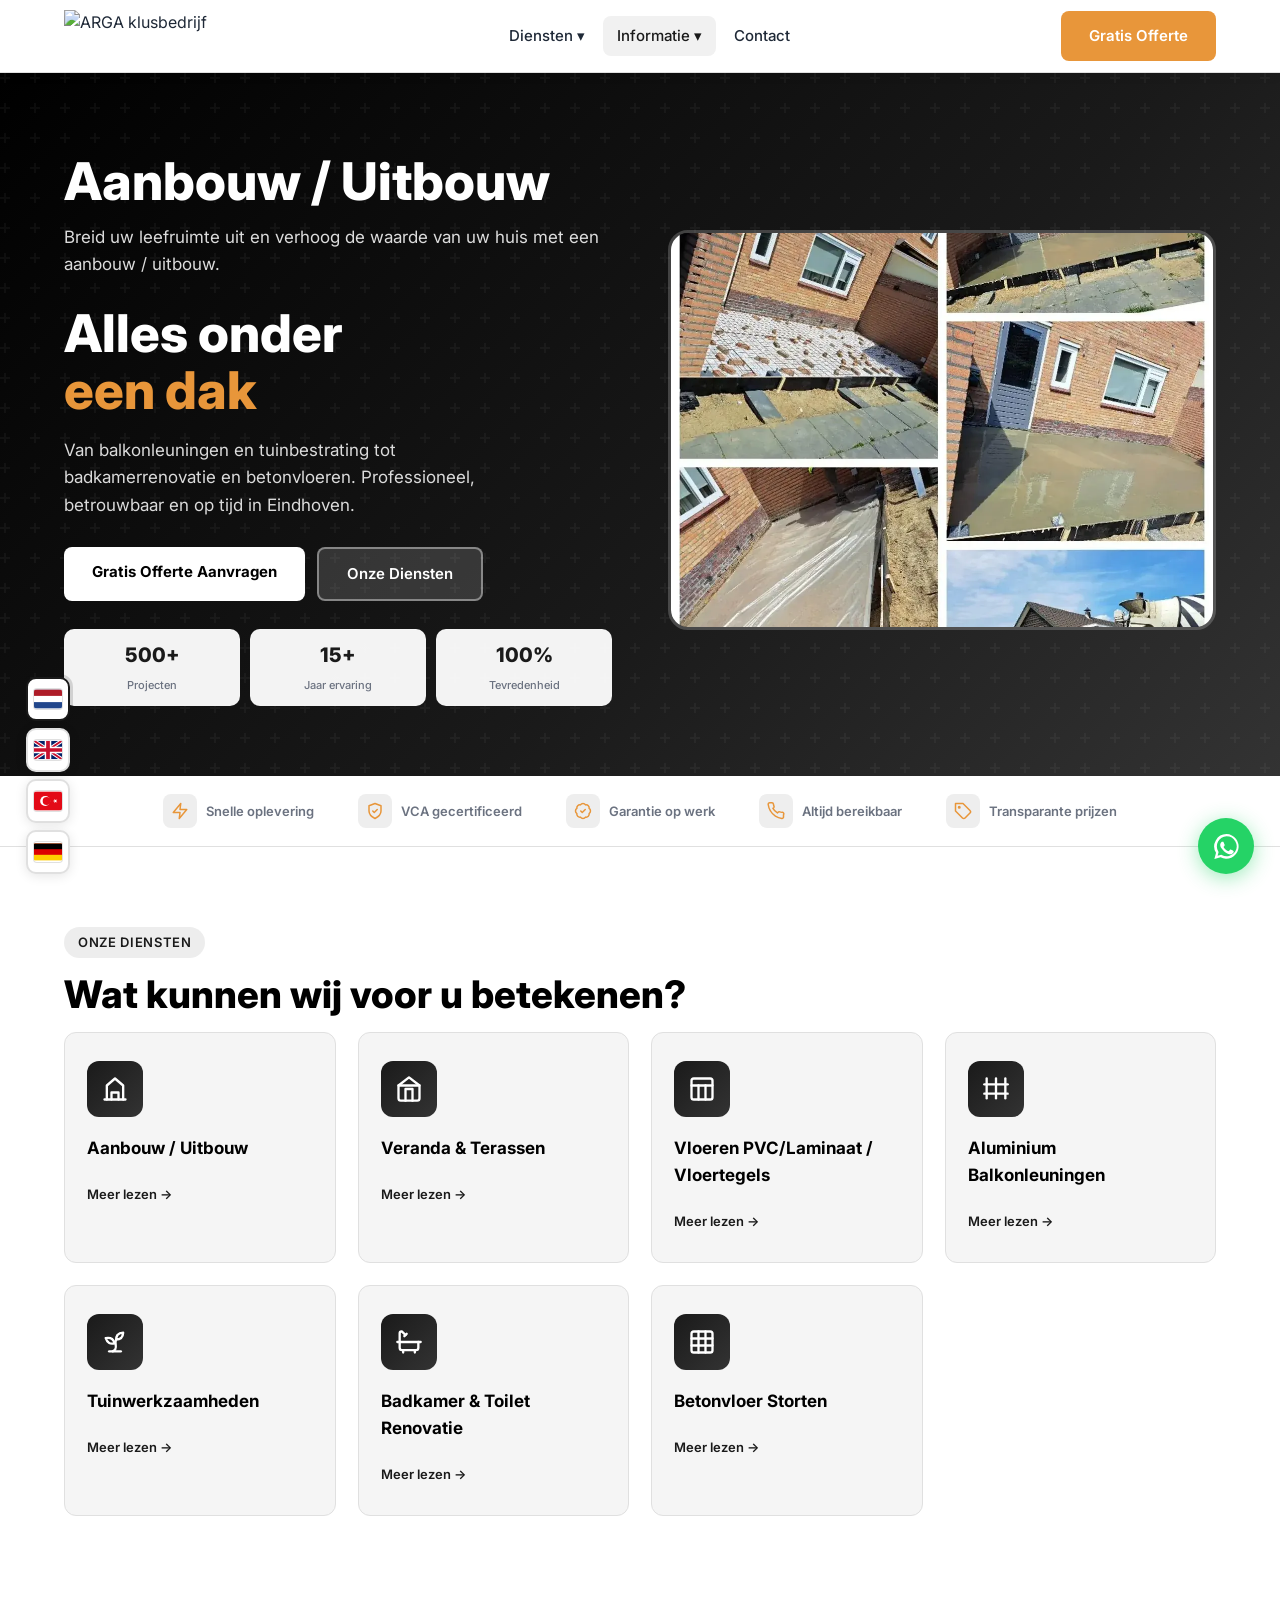
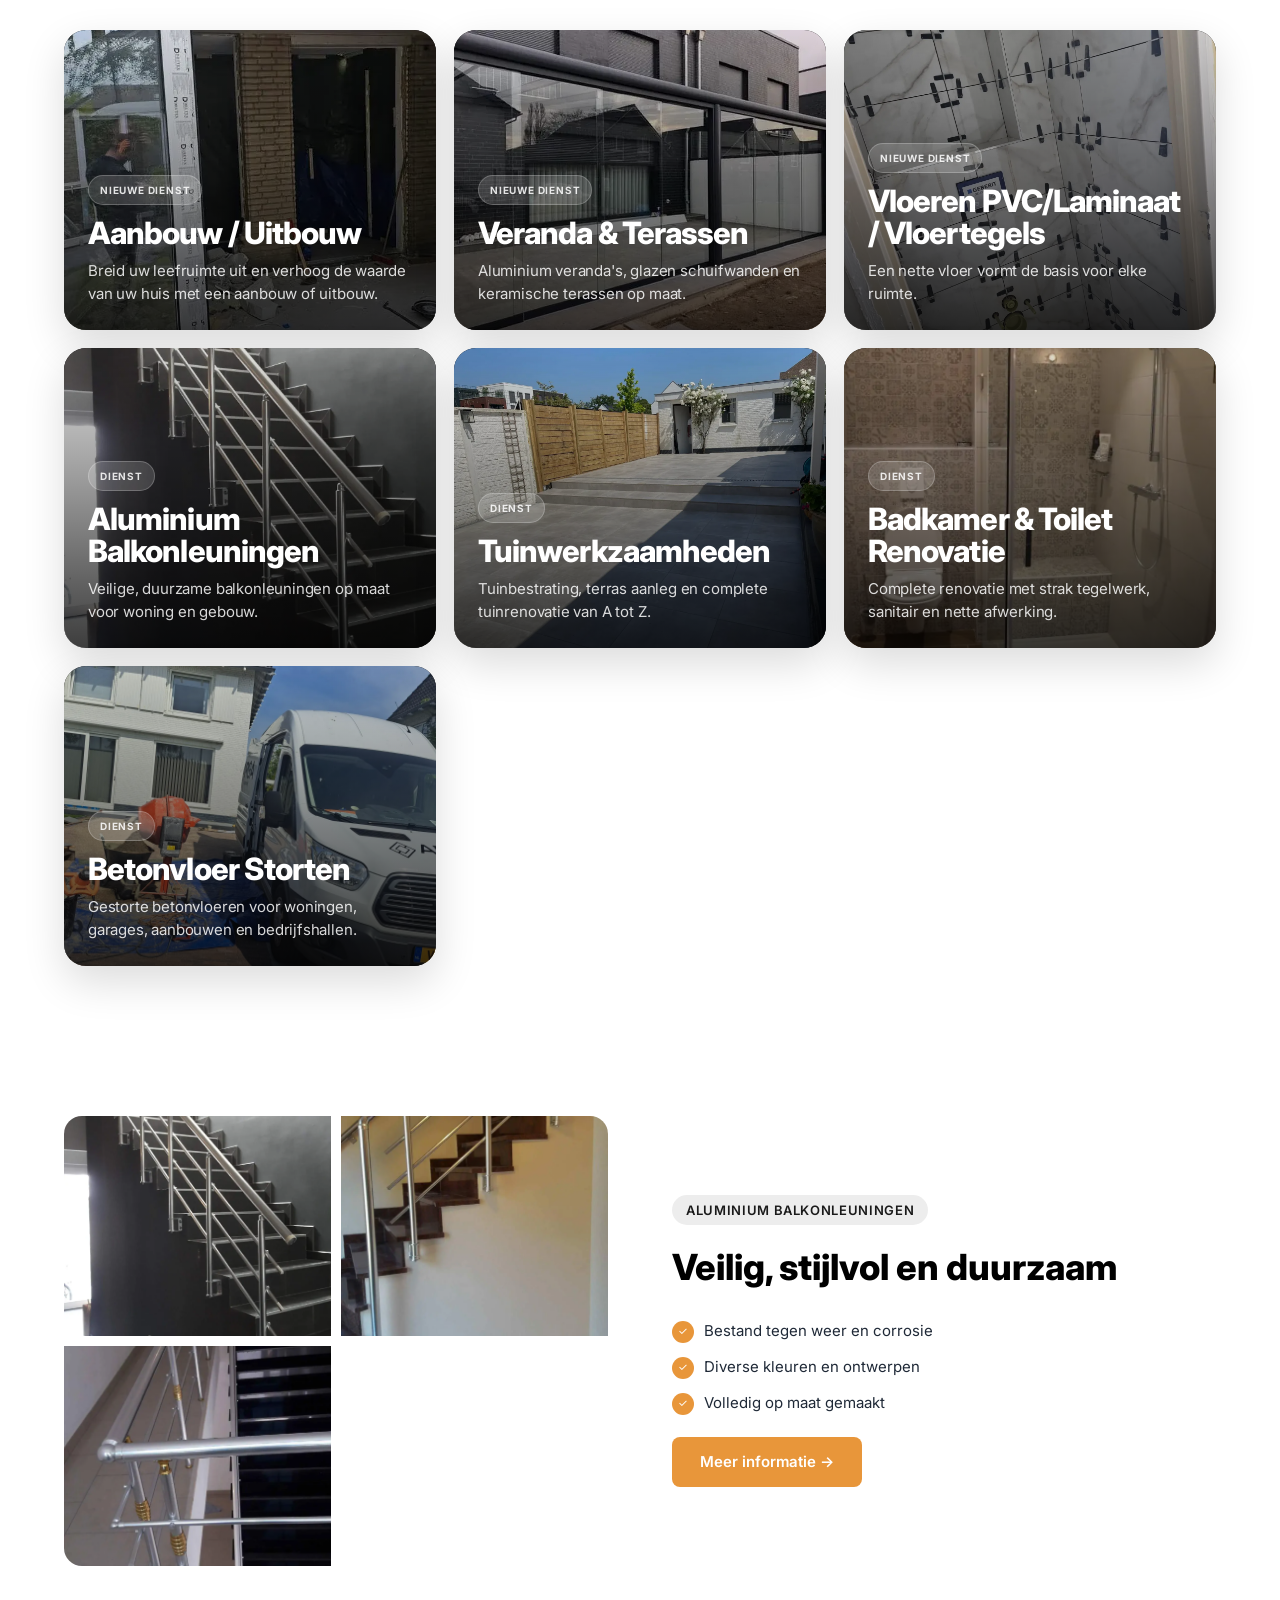
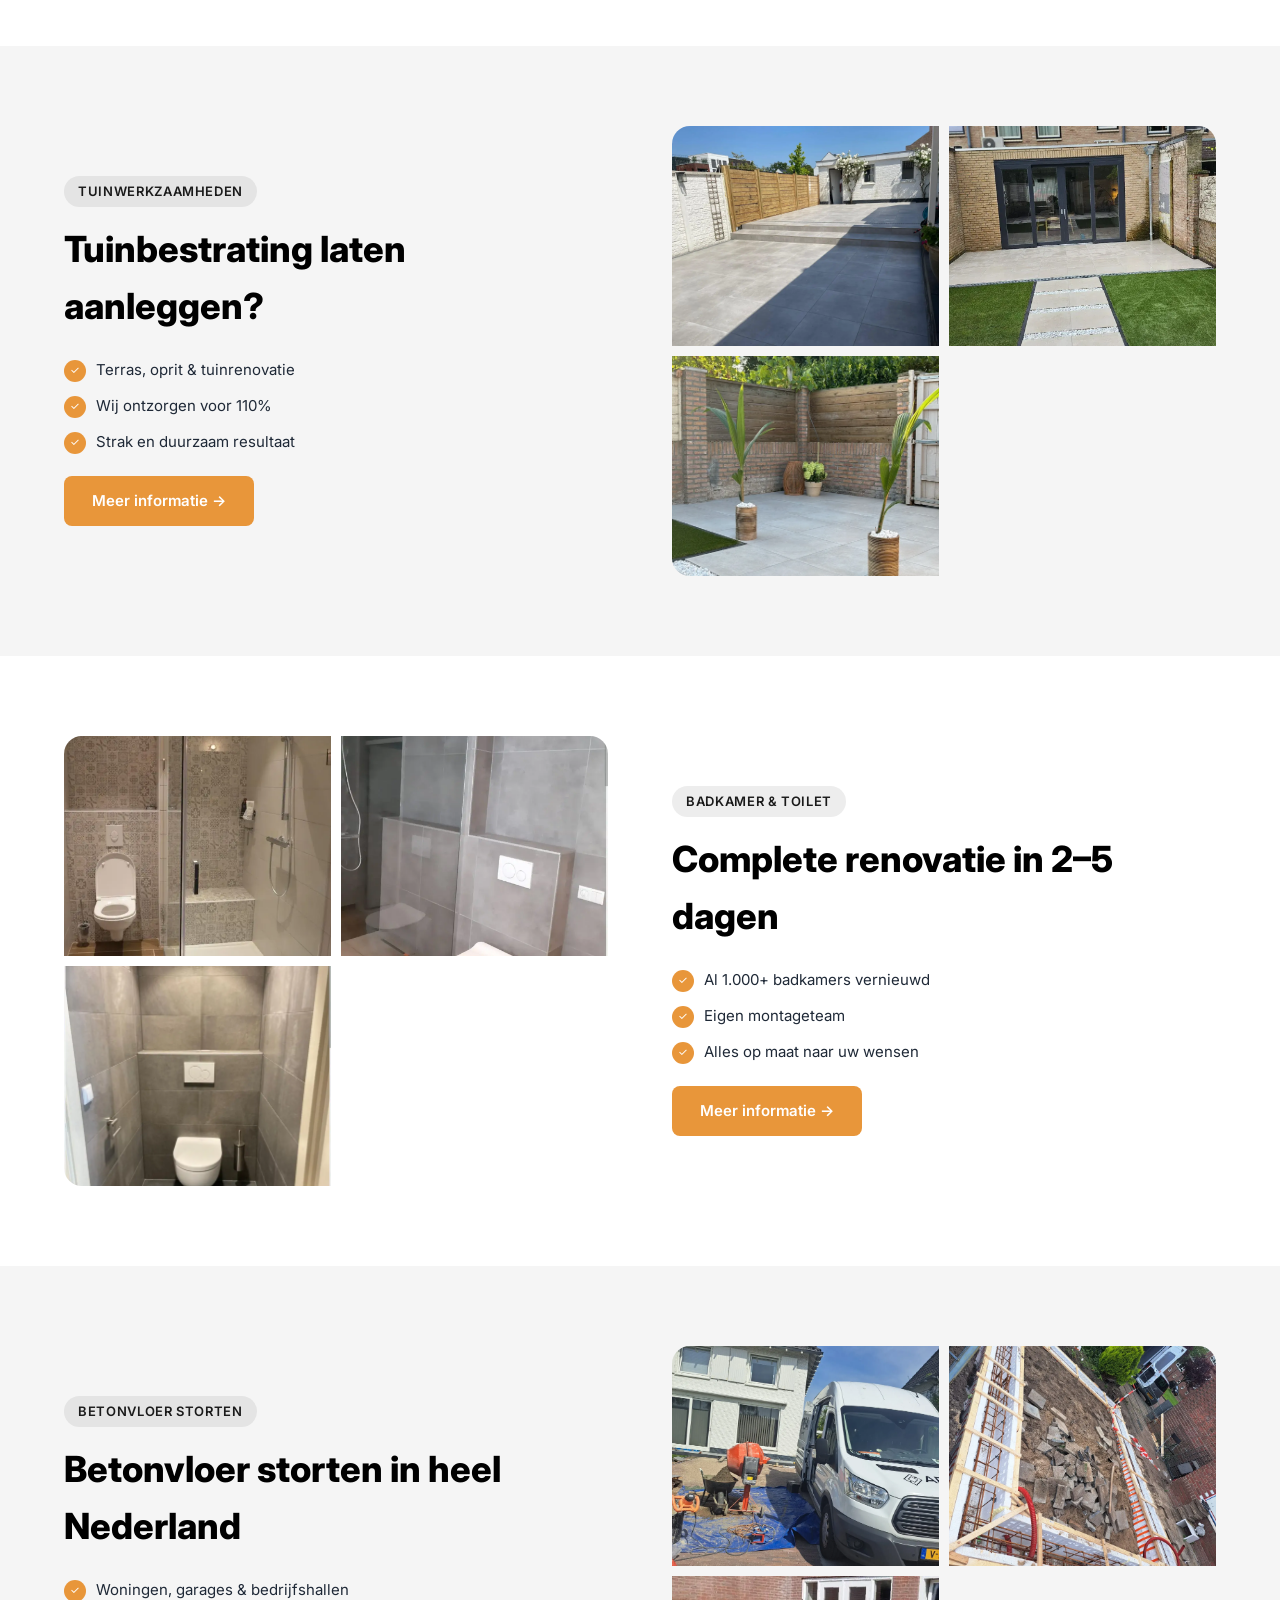
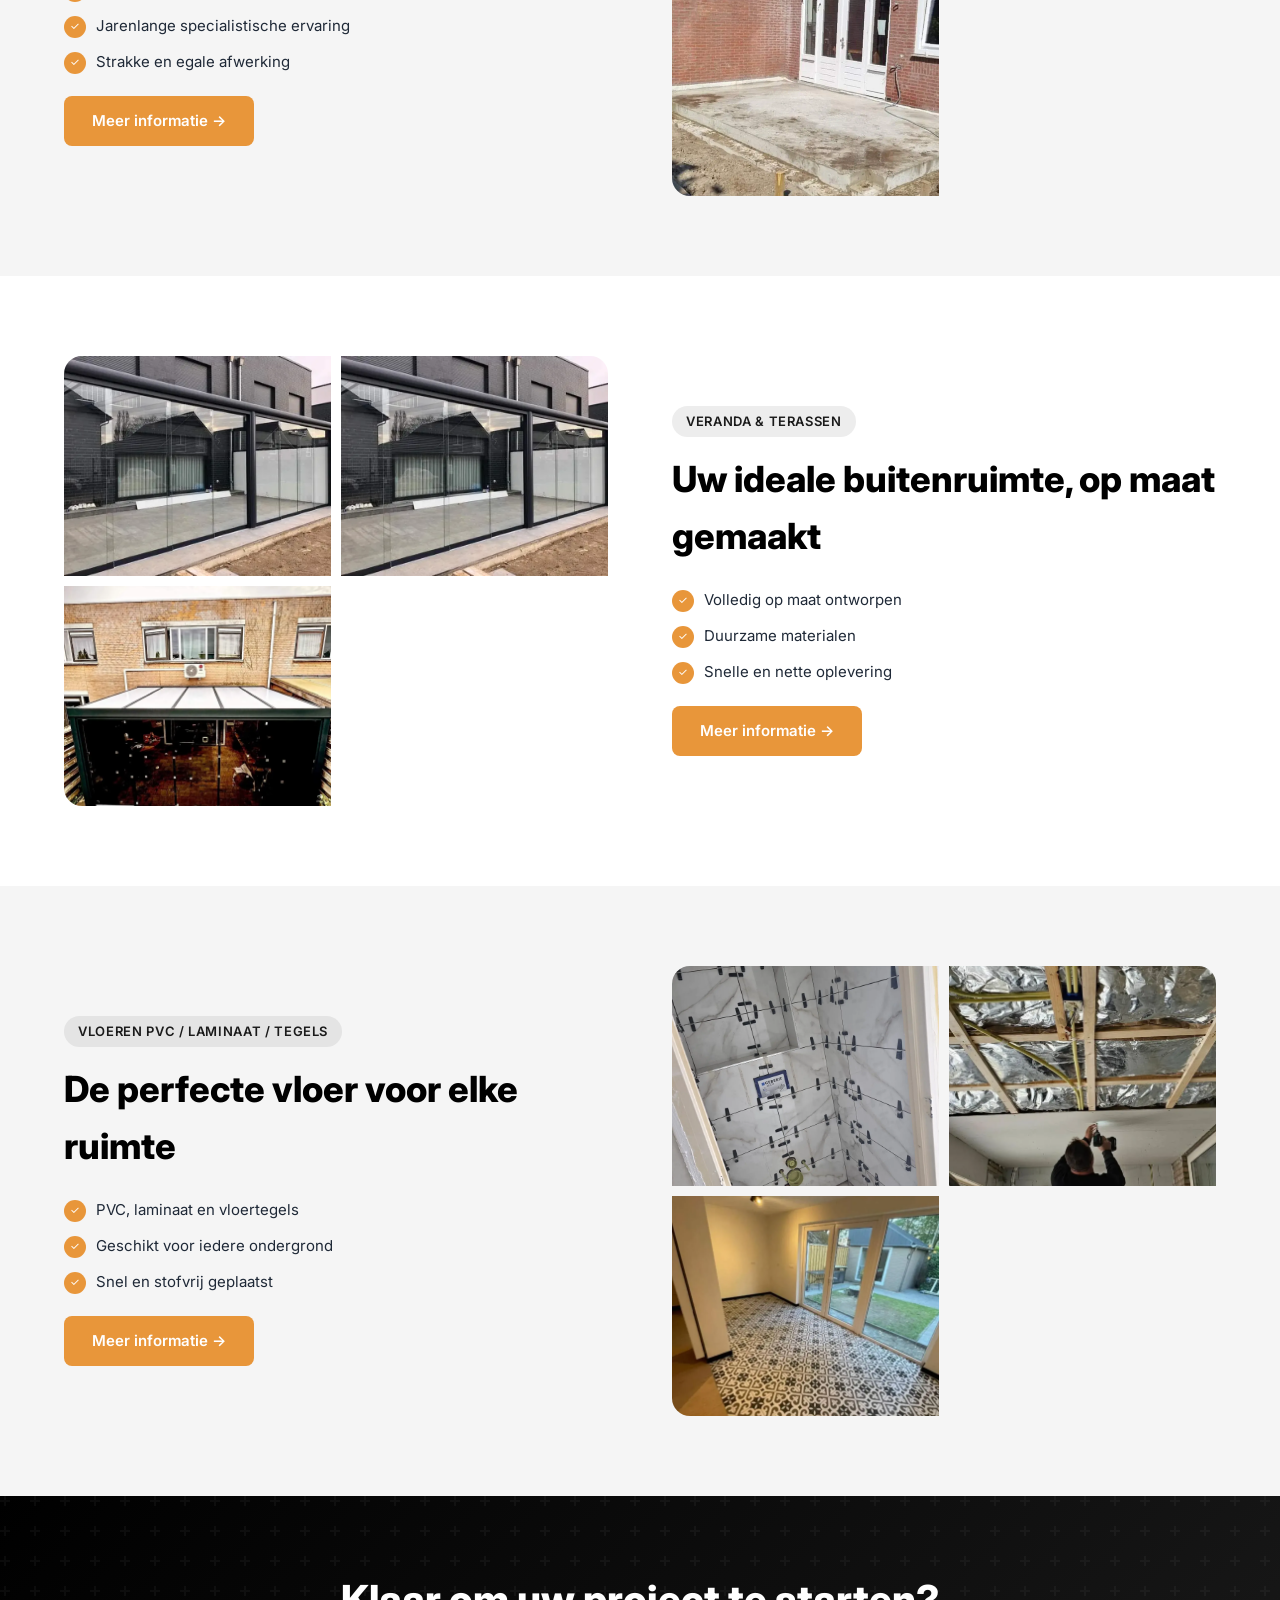
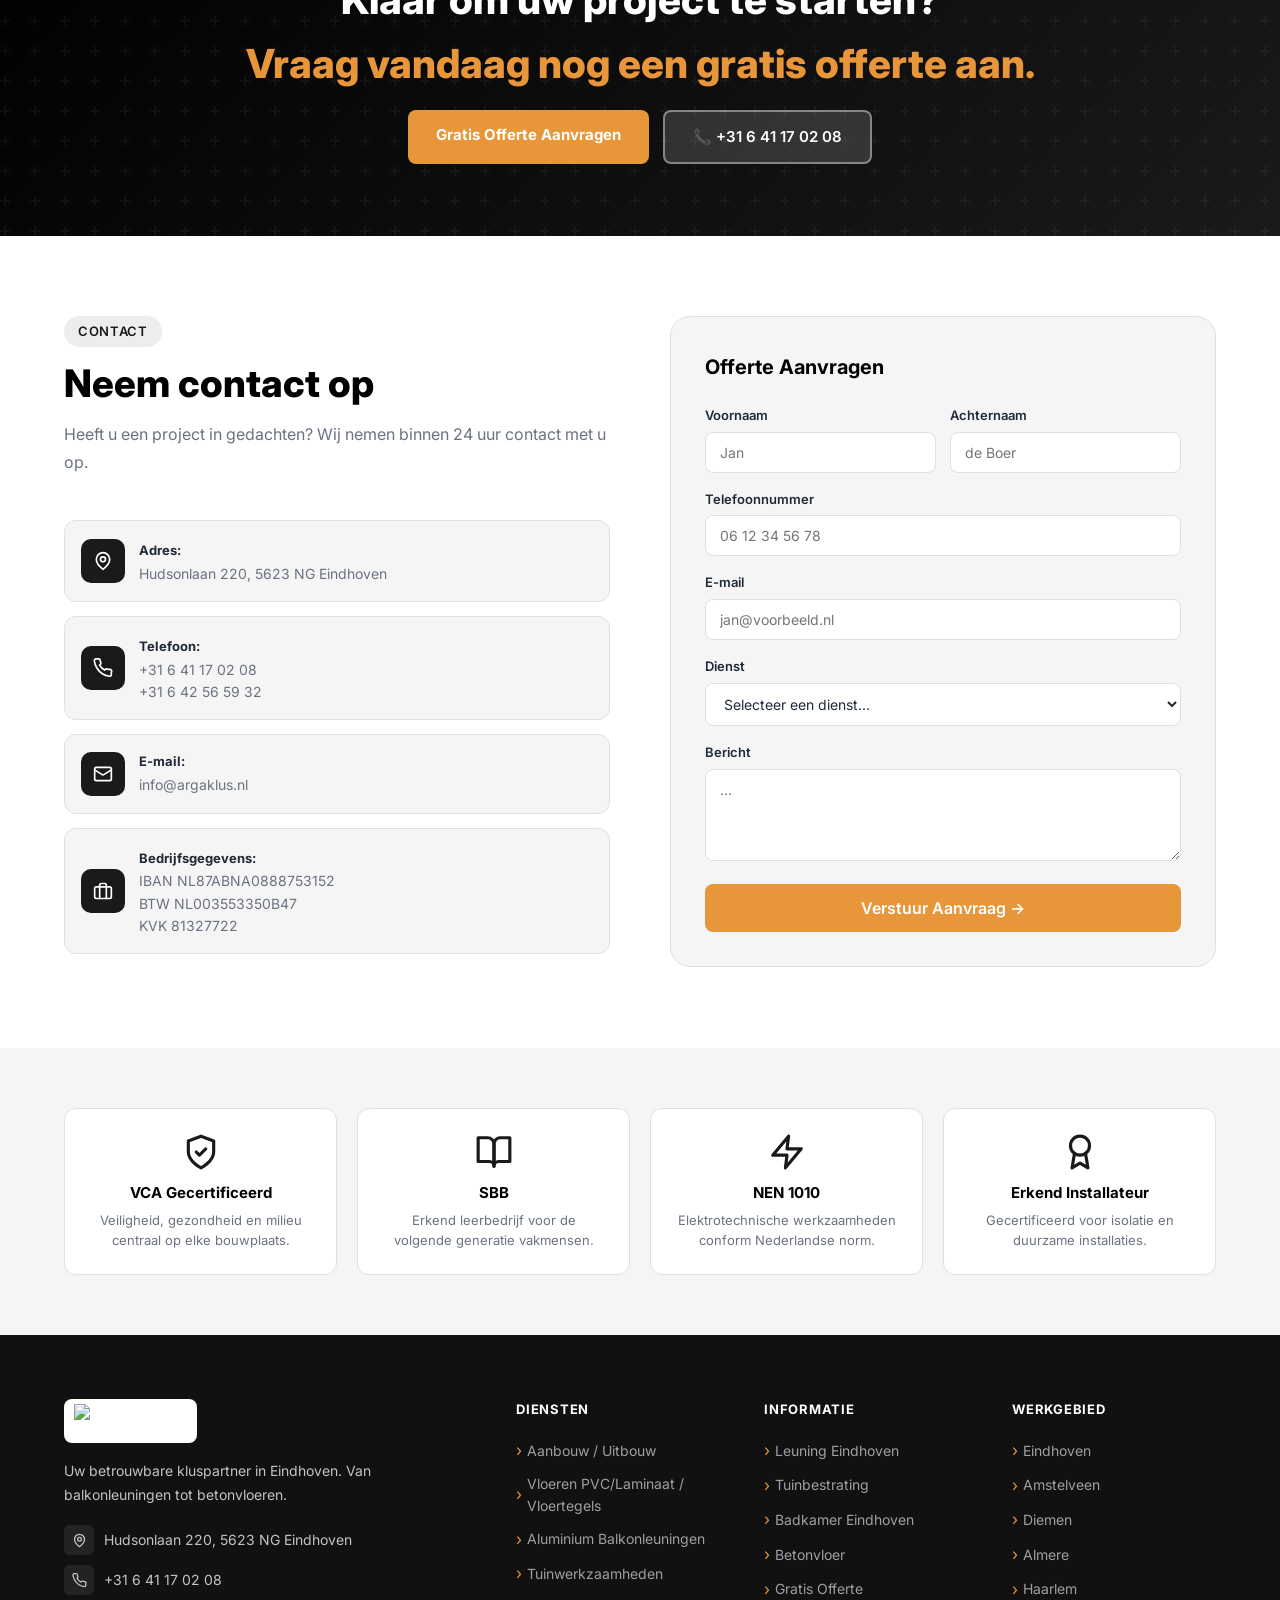
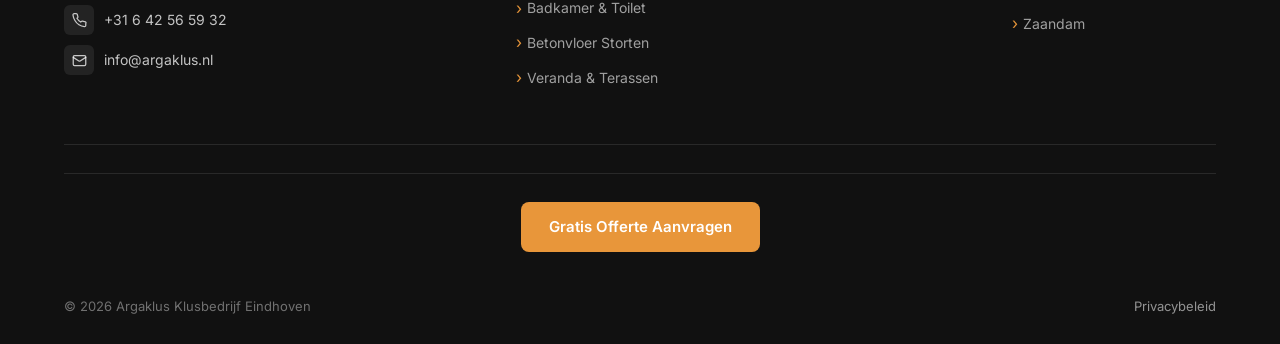
==== commit 54c71208: "perf: fix remaining PageSpeed issues (render-blocking, image encoding, dimensions) - Logo width/heig" ====
--- a/index.html
+++ b/index.html
@@ -8,7 +8,92 @@
   <link rel="preconnect" href="https://fonts.googleapis.com" />
 <link rel="preconnect" href="https://fonts.gstatic.com" crossorigin />
   <link rel="preload" href="https://fonts.googleapis.com/css2?family=Inter:wght@300;400;500;600;700;800&display=swap" as="style" onload="this.onload=null;this.rel='stylesheet'" /><noscript><link rel="stylesheet" href="https://fonts.googleapis.com/css2?family=Inter:wght@300;400;500;600;700;800&display=swap" /></noscript>
-  <link rel="stylesheet" href="style.css?v=12" />
+  <style>:root{--primary:#1a1a1a;--primary-light:#333333;--primary-dark:#000000;--accent:#E8963A;--accent-dark:#cf7d25;--dark:#111111;--text:#1F2937;--text-light:#6B7280;--bg:#F5F5F5;--white:#FFFFFF;--border:#E0E0E0;--shadow:0 4px 24px rgba(0,0,0,.10);--radius:12px}
+*,*::before,*::after{box-sizing:border-box;margin:0;padding:0}
+.container{max-width:1200px;margin:0 auto;padding:0 24px}
+.btn{display:inline-block;padding:13px 28px;border-radius:8px;font-weight:600;font-size:15px;cursor:pointer;transition:all .25s;border:none;font-family:inherit}
+.btn-primary{background:var(--accent);color:var(--white)}
+.btn-primary:hover{background:var(--accent-dark);transform:translateY(-2px);box-shadow:0 6px 20px rgba(232,150,58,.4)}
+.btn-outline{background:transparent;color:var(--primary);border:2px solid var(--primary)}
+.btn-outline:hover{background:var(--primary);color:var(--white)}
+.btn-white{background:var(--white);color:var(--primary-dark);font-weight:700}
+.btn-white:hover{background:var(--accent);color:var(--white);transform:translateY(-2px)}
+.btn-ghost{background:rgba(255,255,255,.15);color:var(--white);border:2px solid rgba(255,255,255,.4)}
+.btn-ghost:hover{background:rgba(255,255,255,.25)}
+.btn-accent{background:var(--accent);color:white;font-weight:700}
+.btn-accent:hover{background:var(--accent-dark);transform:translateY(-2px)}
+[data-lang]{display:none !important}
+[data-lang].lang-active{display:block !important}
+span[data-lang].lang-active,strong[data-lang].lang-active,a[data-lang].lang-active,li[data-lang].lang-active{display:inline !important}
+label[data-lang].lang-active{display:block !important}
+option[data-lang].lang-active{display:block !important}
+.navbar{position:sticky;top:0;z-index:1000;background:var(--white);border-bottom:1px solid var(--border);box-shadow:0 2px 12px rgba(0,0,0,.06)}
+.navbar__inner{display:flex;align-items:center;justify-content:space-between;height:72px}
+.navbar__logo{display:flex;align-items:center}
+.navbar__logo img{height:52px;width:auto;display:block}
+.navbar__menu{display:flex;align-items:center;gap:4px}
+.navbar__menu>li{position:relative}
+.navbar__menu>li>a{display:flex;align-items:center;gap:4px;padding:8px 14px;border-radius:8px;font-weight:500;font-size:15px;color:var(--text);transition:all .2s}
+.navbar__menu>li>a:hover,.navbar__menu>li>a.active{background:rgba(26,26,26,.06);color:var(--primary)}
+.navbar__menu>li::after{content:'';position:absolute;left:0;top:100%;width:100%;height:10px}
+.navbar__menu>li:hover .dropdown{opacity:1;pointer-events:all;transform:translateY(0)}
+.navbar__right{display:flex;align-items:center;gap:14px}
+.navbar__burger{display:none;flex-direction:column;justify-content:center;gap:5px;width:40px;height:40px;background:none;border:none;cursor:pointer;padding:6px;border-radius:8px}
+.navbar__burger span{display:block;width:22px;height:2px;background:var(--text);border-radius:2px;transition:all .3s}
+.navbar__burger.open span:nth-child(1){transform:translateY(7px) rotate(45deg)}
+.navbar__burger.open span:nth-child(2){opacity:0}
+.navbar__burger.open span:nth-child(3){transform:translateY(-7px) rotate(-45deg)}
+.hero{background:linear-gradient(135deg,var(--primary-dark) 0%,var(--primary) 60%,var(--primary-light) 100%);color:var(--white);padding:80px 0 70px;position:relative;overflow:hidden}
+.hero::before{content:'';position:absolute;inset:0;background:url("data:image/svg+xml,%3Csvg width='60' height='60' viewBox='0 0 60 60' xmlns='http://www.w3.org/2000/svg'%3E%3Cg fill='none'%3E%3Cg fill='%23ffffff' fill-opacity='0.04'%3E%3Cpath d='M36 34v-4h-2v4h-4v2h4v4h2v-4h4v-2h-4zm0-30V0h-2v4h-4v2h4v4h2V6h4V4h-4zM6 34v-4H4v4H0v2h4v4h2v-4h4v-2H6zM6 4V0H4v4H0v2h4v4h2V6h4V4H6z'/%3E%3C/g%3E%3C/g%3E%3C/svg%3E")}
+.hero__inner{display:grid;grid-template-columns:1fr 1fr;gap:56px;align-items:center;position:relative}
+.hero-feature{margin-bottom:28px;max-width:540px}
+.hero-feature__label{display:block;color:var(--white);font-size:clamp(32px,5vw,52px);font-weight:800;line-height:1.1;letter-spacing:0;margin-bottom:14px}
+.hero-feature p{margin:0;color:rgba(255,255,255,.86);font-size:17px;line-height:1.55}
+.hero h1{font-size:clamp(32px,5vw,52px);font-weight:800;line-height:1.1;margin-bottom:18px}
+.hero h1 span{color:var(--accent)}
+.hero p.hero-lead{font-size:17px;opacity:.85;margin-bottom:28px;max-width:460px}
+.hero__buttons{display:flex;gap:12px;flex-wrap:wrap;margin-bottom:28px}
+.hero__slideshow{width:100%;height:400px;position:relative;border-radius:20px;overflow:hidden;border:3px solid rgba(255,255,255,.2)}
+.hero__slideshow--bg{width:100%;height:min(400px,28vw);min-height:250px;margin:0 0 10px;border-radius:18px;border-color:rgba(255,255,255,.22)}
+.hero__slideshow img{position:absolute;inset:0;width:100%;height:100%;object-fit:cover;opacity:0;transition:opacity .8s}
+.hero__slideshow img.active{opacity:1}
+.hero__stats{display:flex;gap:10px}
+.hero__stat{background:rgba(255,255,255,.95);border-radius:10px;padding:10px 14px;flex:1;text-align:center}
+.hero__stat strong{display:block;font-size:20px;font-weight:800;color:var(--primary)}
+.hero__stat span{font-size:11px;color:var(--text-light);font-weight:500}
+.page-hero{padding:64px 0;background:linear-gradient(135deg,var(--primary-dark) 0%,var(--primary) 70%,var(--primary-light) 100%);color:white;position:relative;overflow:hidden}
+.page-hero::before{content:'';position:absolute;inset:0;background:url("data:image/svg+xml,%3Csvg width='60' height='60' viewBox='0 0 60 60' xmlns='http://www.w3.org/2000/svg'%3E%3Cg fill='none'%3E%3Cg fill='%23ffffff' fill-opacity='0.04'%3E%3Cpath d='M36 34v-4h-2v4h-4v2h4v4h2v-4h4v-2h-4zm0-30V0h-2v4h-4v2h4v4h2V6h4V4h-4zM6 34v-4H4v4H0v2h4v4h2v-4h4v-2H6zM6 4V0H4v4H0v2h4v4h2V6h4V4H6z'/%3E%3C/g%3E%3C/g%3E%3C/svg%3E")}
+.page-hero__inner{position:relative;max-width:720px}
+.page-hero h1{font-size:clamp(28px,4.5vw,48px);font-weight:800;line-height:1.15;margin-bottom:14px}
+.page-hero p{font-size:17px;opacity:.85;margin-bottom:28px}
+.page-hero__tag{display:inline-flex;align-items:center;gap:8px;background:rgba(255,255,255,.15);border:1px solid rgba(255,255,255,.25);border-radius:100px;padding:6px 16px;font-size:13px;font-weight:600;margin-bottom:20px}
+.breadcrumb{background:var(--white);border-bottom:1px solid var(--border);padding:12px 0}
+.breadcrumb__inner{display:flex;align-items:center;gap:8px;font-size:13px;color:var(--text-light)}
+.breadcrumb__inner a{color:var(--primary)}
+.breadcrumb__inner a:hover{text-decoration:underline}
+.breadcrumb__inner .sep{opacity:.4}
+.trust-bar{background:var(--white);border-bottom:1px solid var(--border);padding:18px 0}
+.trust-bar__inner{display:flex;align-items:center;justify-content:center;gap:44px;flex-wrap:wrap}
+.img-gallery img,.img-single img,.gallery-item img,.page-hero__img img,.detail-hero__img img,.overlay-card img,.hero__slideshow img{cursor:zoom-in}
+.mobile-menu-overlay .btn{text-align:center;margin:14px 0 0}
+@media (max-width:960px){.hero__inner,.service-block__inner,.contact-grid{grid-template-columns:1fr;gap:36px}
+.hero__slideshow{height:280px}
+.hero__stats{flex-wrap:wrap}
+.hero__stat{min-width:120px}
+@media (max-width:640px){.navbar__menu{display:none}
+.navbar__right .btn{display:none}
+.navbar__burger{display:flex}
+.trust-bar__inner{gap:16px}
+.hero__inner{gap:28px}
+.hero__stats{gap:8px}
+.hero__stat{padding:10px 10px}
+.hero__stat strong{font-size:17px}
+.hero-feature{margin-bottom:22px}
+.hero-feature p{font-size:15px;line-height:1.5}
+.hero h1{margin-top:10px}
+.trust-bar{display:none}
+.navbar__logo img{height:38px}</style>
+<link rel="preload" href="style.css?v=15" as="style" onload="this.onload=null;this.rel='stylesheet'" /><noscript><link rel="stylesheet" href="style.css?v=15" /></noscript>
   <style>
     /* INDEX-ONLY STYLES */
     .services { padding: 80px 0; background: var(--white); }
@@ -42,7 +127,7 @@
   <div class="container">
     <div class="navbar__inner">
       <a href="index.html" class="navbar__logo">
-        <img src="https://argaklus.nl/img/logo.png" alt="ARGA klusbedrijf" />
+        <img src="https://argaklus.nl/img/logo.png" alt="ARGA klusbedrijf" width="140" height="42" />
       </a>
       <ul class="navbar__menu">
         <li>
@@ -627,7 +712,7 @@
   <div class="container">
     <div class="footer__grid">
       <div class="footer__brand">
-        <div class="f-logo"><img src="https://argaklus.nl/img/logo.png" alt="ARGA klusbedrijf" /></div>
+        <div class="f-logo"><img src="https://argaklus.nl/img/logo.png" alt="ARGA klusbedrijf" width="140" height="42" /></div>
         <p data-lang="nl" class="lang-active">Uw betrouwbare kluspartner in Eindhoven. Van balkonleuningen tot betonvloeren.</p><p data-lang="en">Your reliable partner in Eindhoven. From balcony railings to concrete floors.</p><p data-lang="tr">Eindhoven'da güvenilir iş ortağınız. Balkon korkuluklarından beton zeminlere.</p>
         <div class="fci"><div class="icon"><svg xmlns="http://www.w3.org/2000/svg" viewBox="0 0 24 24" fill="none" stroke="currentColor" stroke-width="2" stroke-linecap="round" stroke-linejoin="round"><path d="M20 10c0 6-8 12-8 12s-8-6-8-12a8 8 0 0 1 16 0Z"/><circle cx="12" cy="10" r="3"/></svg></div>Hudsonlaan 220, 5623 NG Eindhoven</div>
         <div class="fci"><div class="icon"><svg xmlns="http://www.w3.org/2000/svg" viewBox="0 0 24 24" fill="none" stroke="currentColor" stroke-width="2" stroke-linecap="round" stroke-linejoin="round"><path d="M22 16.92v3a2 2 0 0 1-2.18 2 19.79 19.79 0 0 1-8.63-3.07A19.5 19.5 0 0 1 4.69 12 19.79 19.79 0 0 1 1.61 3.38 2 2 0 0 1 3.6 1h3a2 2 0 0 1 2 1.72c.127.96.361 1.903.7 2.81a2 2 0 0 1-.45 2.11L7.91 8.5a16 16 0 0 0 6 6l.92-.92a2 2 0 0 1 2.11-.45c.907.339 1.85.573 2.81.7A2 2 0 0 1 22 16.92z"/></svg></div>+31 6 41 17 02 08</div>
--- a/style.css
+++ b/style.css
@@ -1,343 +1 @@
-/* ==========================================
-   ARGAKLUS – SHARED STYLESHEET
-   ========================================== */
-:root {
-  --primary:       #1a1a1a;
-  --primary-light: #333333;
-  --primary-dark:  #000000;
-  --accent:        #E8963A;
-  --accent-dark:   #cf7d25;
-  --dark:          #111111;
-  --text:          #1F2937;
-  --text-light:    #6B7280;
-  --bg:            #F5F5F5;
-  --white:         #FFFFFF;
-  --border:        #E0E0E0;
-  --shadow:        0 4px 24px rgba(0,0,0,.10);
-  --radius:        12px;
-}
-*, *::before, *::after { box-sizing: border-box; margin: 0; padding: 0; }
-html { scroll-behavior: smooth; }
-body { font-family: 'Inter', sans-serif; color: var(--text); background: var(--bg); line-height: 1.6; }
-a { text-decoration: none; color: inherit; }
-img { max-width: 100%; display: block; object-fit: cover; }
-ul { list-style: none; }
-
-.container { max-width: 1200px; margin: 0 auto; padding: 0 24px; }
-
-/* BUTTONS */
-.btn { display: inline-block; padding: 13px 28px; border-radius: 8px; font-weight: 600; font-size: 15px; cursor: pointer; transition: all .25s; border: none; font-family: inherit; }
-.btn-primary { background: var(--accent); color: var(--white); }
-.btn-primary:hover { background: var(--accent-dark); transform: translateY(-2px); box-shadow: 0 6px 20px rgba(232,150,58,.4); }
-.btn-outline { background: transparent; color: var(--primary); border: 2px solid var(--primary); }
-.btn-outline:hover { background: var(--primary); color: var(--white); }
-.btn-white { background: var(--white); color: var(--primary-dark); font-weight: 700; }
-.btn-white:hover { background: var(--accent); color: var(--white); transform: translateY(-2px); }
-.btn-ghost { background: rgba(255,255,255,.15); color: var(--white); border: 2px solid rgba(255,255,255,.4); }
-.btn-ghost:hover { background: rgba(255,255,255,.25); }
-.btn-accent { background: var(--accent); color: white; font-weight: 700; }
-.btn-accent:hover { background: var(--accent-dark); transform: translateY(-2px); }
-
-/* TYPOGRAPHY */
-.section-title { font-size: clamp(26px, 4vw, 38px); font-weight: 800; color: var(--primary-dark); margin-bottom: 14px; line-height: 1.2; }
-.section-sub { font-size: 16px; color: var(--text-light); max-width: 640px; margin-bottom: 44px; line-height: 1.75; }
-.tag { display: inline-block; background: rgba(26,26,26,.08); color: var(--primary); font-weight: 600; font-size: 13px; letter-spacing: .05em; text-transform: uppercase; padding: 5px 14px; border-radius: 100px; margin-bottom: 14px; }
-
-/* LANGUAGE */
-[data-lang]               { display: none !important; }
-[data-lang].lang-active   { display: block !important; }
-span[data-lang].lang-active,
-strong[data-lang].lang-active,
-a[data-lang].lang-active,
-li[data-lang].lang-active { display: inline !important; }
-label[data-lang].lang-active { display: block !important; }
-option[data-lang].lang-active { display: block !important; }
-
-/* NAVBAR */
-.navbar { position: sticky; top: 0; z-index: 1000; background: var(--white); border-bottom: 1px solid var(--border); box-shadow: 0 2px 12px rgba(0,0,0,.06); }
-.navbar__inner { display: flex; align-items: center; justify-content: space-between; height: 72px; }
-.navbar__logo { display: flex; align-items: center; }
-.navbar__logo img { height: 52px; width: auto; display: block; }
-.navbar__menu { display: flex; align-items: center; gap: 4px; }
-.navbar__menu > li { position: relative; }
-.navbar__menu > li > a { display: flex; align-items: center; gap: 4px; padding: 8px 14px; border-radius: 8px; font-weight: 500; font-size: 15px; color: var(--text); transition: all .2s; }
-.navbar__menu > li > a:hover,
-.navbar__menu > li > a.active { background: rgba(26,26,26,.06); color: var(--primary); }
-
-/* DROPDOWN – gap fix: top:100% + invisible padding bridge */
-.dropdown { position: absolute; top: 100%; left: 0; background: var(--white); border: 1px solid var(--border); border-radius: 12px; min-width: 260px; box-shadow: var(--shadow); opacity: 0; pointer-events: none; transform: translateY(4px); transition: opacity .18s, transform .18s; padding: 10px 8px 8px; }
-/* Invisible bridge fills the gap between nav link and dropdown */
-.navbar__menu > li::after { content: ''; position: absolute; left: 0; top: 100%; width: 100%; height: 10px; }
-.navbar__menu > li:hover .dropdown { opacity: 1; pointer-events: all; transform: translateY(0); }
-.dropdown a { display: flex; align-items: center; gap: 9px; padding: 10px 14px; border-radius: 8px; font-size: 14px; color: var(--text); transition: all .15s; }
-.dropdown a:hover { background: var(--bg); color: var(--primary); padding-left: 18px; }
-.navbar__right { display: flex; align-items: center; gap: 14px; }
-
-/* SVG ICONS – renk + boyut */
-.service-card__icon { color: #ffffff; }
-.service-card__icon svg { width: 28px; height: 28px; display: block; flex-shrink: 0; }
-
-.trust-item .icon { color: var(--accent); }
-.trust-item .icon svg { width: 18px; height: 18px; display: block; }
-
-.cert-card .cert-icon { color: var(--primary); display: flex; align-items: center; justify-content: center; margin: 0 auto 12px; }
-.cert-card .cert-icon svg { width: 38px; height: 38px; display: block; }
-
-.ci-icon { color: #ffffff; }
-.ci-icon svg { width: 20px; height: 20px; display: block; }
-
-.fci .icon { color: rgba(255,255,255,.75); }
-.fci .icon svg { width: 15px; height: 15px; display: block; }
-
-.step-card .step-icon { color: var(--accent); display: flex; align-items: center; justify-content: center; margin-bottom: 14px; }
-.step-card .step-icon svg { width: 38px; height: 38px; display: block; }
-
-/* IMAGE TEXT OVERLAY CARDS */
-.overlay-showcase { padding: 34px 0 70px; background: var(--white); }
-.overlay-grid { display: grid; grid-template-columns: repeat(3, minmax(0, 1fr)); gap: 18px; }
-.overlay-card { position: relative; min-height: 300px; border-radius: 22px; overflow: hidden; background: var(--primary-dark); box-shadow: 0 16px 42px rgba(0,0,0,.14); isolation: isolate; }
-.overlay-card img { position: absolute; inset: 0; width: 100%; height: 100%; object-fit: cover; object-position: center; transform: scale(1.02); z-index: -2; }
-.overlay-card::before { content: ''; position: absolute; inset: 0; background: linear-gradient(0deg, rgba(0,0,0,.76) 0%, rgba(0,0,0,.38) 58%, rgba(0,0,0,.12) 100%); z-index: -1; }
-.overlay-card__content { min-height: 300px; display: flex; flex-direction: column; justify-content: flex-end; padding: 24px; color: var(--white); }
-.overlay-card__label { display: inline-flex; width: fit-content; margin-bottom: 12px; padding: 6px 11px; border-radius: 999px; background: rgba(255,255,255,.16); border: 1px solid rgba(255,255,255,.22); color: rgba(255,255,255,.86); font-size: 10px; font-weight: 700; letter-spacing: .08em; text-transform: uppercase; }
-.overlay-card h2 { margin: 0 0 10px; color: var(--white); font-size: clamp(20px, 2.4vw, 34px); line-height: 1.05; letter-spacing: -.03em; font-weight: 800; overflow-wrap: break-word; word-break: break-word; hyphens: auto; -webkit-hyphens: auto; }
-.overlay-card__content > p:last-child { color: rgba(255,255,255,.84); font-size: 15px; line-height: 1.55; font-weight: 400; letter-spacing: -.012em; }
-
-/* HAMBURGER */
-.navbar__burger { display: none; flex-direction: column; justify-content: center; gap: 5px; width: 40px; height: 40px; background: none; border: none; cursor: pointer; padding: 6px; border-radius: 8px; }
-.navbar__burger span { display: block; width: 22px; height: 2px; background: var(--text); border-radius: 2px; transition: all .3s; }
-.navbar__burger.open span:nth-child(1) { transform: translateY(7px) rotate(45deg); }
-.navbar__burger.open span:nth-child(2) { opacity: 0; }
-.navbar__burger.open span:nth-child(3) { transform: translateY(-7px) rotate(-45deg); }
-
-/* HERO */
-.hero { background: linear-gradient(135deg, var(--primary-dark) 0%, var(--primary) 60%, var(--primary-light) 100%); color: var(--white); padding: 80px 0 70px; position: relative; overflow: hidden; }
-.hero::before { content: ''; position: absolute; inset: 0; background: url("data:image/svg+xml,%3Csvg width='60' height='60' viewBox='0 0 60 60' xmlns='http://www.w3.org/2000/svg'%3E%3Cg fill='none'%3E%3Cg fill='%23ffffff' fill-opacity='0.04'%3E%3Cpath d='M36 34v-4h-2v4h-4v2h4v4h2v-4h4v-2h-4zm0-30V0h-2v4h-4v2h4v4h2V6h4V4h-4zM6 34v-4H4v4H0v2h4v4h2v-4h4v-2H6zM6 4V0H4v4H0v2h4v4h2V6h4V4H6z'/%3E%3C/g%3E%3C/g%3E%3C/svg%3E"); }
-.hero__inner { display: grid; grid-template-columns: 1fr 1fr; gap: 56px; align-items: center; position: relative; }
-.hero-feature { margin-bottom: 28px; max-width: 540px; }
-.hero-feature__label { display: block; color: var(--white); font-size: clamp(32px, 5vw, 52px); font-weight: 800; line-height: 1.1; letter-spacing: 0; margin-bottom: 14px; }
-.hero-feature p { margin: 0; color: rgba(255,255,255,.86); font-size: 17px; line-height: 1.55; }
-.hero h1 { font-size: clamp(32px, 5vw, 52px); font-weight: 800; line-height: 1.1; margin-bottom: 18px; }
-.hero h1 span { color: var(--accent); }
-.hero p.hero-lead { font-size: 17px; opacity: .85; margin-bottom: 28px; max-width: 460px; }
-.hero__buttons { display: flex; gap: 12px; flex-wrap: wrap; margin-bottom: 28px; }
-.hero__slideshow { width: 100%; height: 400px; position: relative; border-radius: 20px; overflow: hidden; border: 3px solid rgba(255,255,255,.2); }
-.hero__slideshow--bg { width: 100%; height: min(400px, 28vw); min-height: 250px; margin: 0 0 10px; border-radius: 18px; border-color: rgba(255,255,255,.22); }
-.hero__slideshow img { position: absolute; inset: 0; width: 100%; height: 100%; object-fit: cover; opacity: 0; transition: opacity .8s; }
-.hero__slideshow img.active { opacity: 1; }
-.hero__stats { display: flex; gap: 10px; }
-.hero__stat { background: rgba(255,255,255,.95); border-radius: 10px; padding: 10px 14px; flex: 1; text-align: center; }
-.hero__stat strong { display: block; font-size: 20px; font-weight: 800; color: var(--primary); }
-.hero__stat span { font-size: 11px; color: var(--text-light); font-weight: 500; }
-
-/* PAGE HERO (detail pages) */
-.page-hero { padding: 64px 0; background: linear-gradient(135deg, var(--primary-dark) 0%, var(--primary) 70%, var(--primary-light) 100%); color: white; position: relative; overflow: hidden; }
-.page-hero::before { content: ''; position: absolute; inset: 0; background: url("data:image/svg+xml,%3Csvg width='60' height='60' viewBox='0 0 60 60' xmlns='http://www.w3.org/2000/svg'%3E%3Cg fill='none'%3E%3Cg fill='%23ffffff' fill-opacity='0.04'%3E%3Cpath d='M36 34v-4h-2v4h-4v2h4v4h2v-4h4v-2h-4zm0-30V0h-2v4h-4v2h4v4h2V6h4V4h-4zM6 34v-4H4v4H0v2h4v4h2v-4h4v-2H6zM6 4V0H4v4H0v2h4v4h2V6h4V4H6z'/%3E%3C/g%3E%3C/g%3E%3C/svg%3E"); }
-.page-hero__inner { position: relative; max-width: 720px; }
-.page-hero h1 { font-size: clamp(28px, 4.5vw, 48px); font-weight: 800; line-height: 1.15; margin-bottom: 14px; }
-.page-hero p { font-size: 17px; opacity: .85; margin-bottom: 28px; }
-.page-hero__tag { display: inline-flex; align-items: center; gap: 8px; background: rgba(255,255,255,.15); border: 1px solid rgba(255,255,255,.25); border-radius: 100px; padding: 6px 16px; font-size: 13px; font-weight: 600; margin-bottom: 20px; }
-
-/* BREADCRUMB */
-.breadcrumb { background: var(--white); border-bottom: 1px solid var(--border); padding: 12px 0; }
-.breadcrumb__inner { display: flex; align-items: center; gap: 8px; font-size: 13px; color: var(--text-light); }
-.breadcrumb__inner a { color: var(--primary); }
-.breadcrumb__inner a:hover { text-decoration: underline; }
-.breadcrumb__inner .sep { opacity: .4; }
-
-/* TRUST BAR */
-.trust-bar { background: var(--white); border-bottom: 1px solid var(--border); padding: 18px 0; }
-.trust-bar__inner { display: flex; align-items: center; justify-content: center; gap: 44px; flex-wrap: wrap; }
-.trust-item { display: flex; align-items: center; gap: 9px; font-size: 13px; font-weight: 600; color: var(--text-light); }
-.trust-item .icon { width: 34px; height: 34px; background: rgba(26,26,26,.07); border-radius: 8px; display: flex; align-items: center; justify-content: center; font-size: 16px; }
-
-/* SERVICE DETAIL */
-.service-block { padding: 80px 0; }
-.service-block.alt { background: var(--white); }
-.service-block__inner { display: grid; grid-template-columns: 1fr 1fr; gap: 64px; align-items: center; }
-.service-block__inner.reverse { direction: rtl; }
-.service-block__inner.reverse > * { direction: ltr; }
-
-/* IMAGE GALLERY */
-.img-gallery { display: grid; grid-template-columns: 1fr 1fr; grid-template-rows: 220px 220px; gap: 10px; border-radius: 18px; overflow: hidden; }
-.img-gallery img { width: 100%; height: 100%; object-fit: cover; transition: transform .4s; }
-.img-gallery img:hover { transform: scale(1.04); }
-.img-gallery img:first-child { grid-row: 1 / 3; }
-.img-single { border-radius: 18px; overflow: hidden; }
-.img-single img { width: 100%; height: 460px; object-fit: cover; }
-
-/* FEATURE LIST */
-.feature-list { display: flex; flex-direction: column; gap: 12px; margin: 22px 0; }
-.feature-list li { display: flex; align-items: flex-start; gap: 10px; font-size: 15px; }
-.check { width: 22px; height: 22px; background: var(--accent); border-radius: 50%; display: flex; align-items: center; justify-content: center; color: white; font-size: 11px; flex-shrink: 0; margin-top: 2px; }
-
-/* STEPS / PROCESS */
-.steps { padding: 80px 0; background: var(--white); }
-.steps__grid { display: grid; grid-template-columns: repeat(auto-fit, minmax(220px, 1fr)); gap: 24px; }
-.step-card { background: var(--bg); border: 1px solid var(--border); border-radius: var(--radius); padding: 28px 22px; text-align: center; position: relative; }
-.step-card::before { content: attr(data-step); position: absolute; top: -14px; left: 50%; transform: translateX(-50%); background: var(--primary); color: white; width: 28px; height: 28px; border-radius: 50%; display: flex; align-items: center; justify-content: center; font-size: 13px; font-weight: 700; }
-.step-card .step-icon { font-size: 38px; margin-bottom: 14px; }
-.step-card h3 { font-size: 16px; font-weight: 700; color: var(--primary-dark); margin-bottom: 8px; }
-.step-card p { font-size: 13px; color: var(--text-light); line-height: 1.6; }
-
-/* FULL GALLERY */
-.gallery-section { padding: 80px 0; }
-.gallery-grid { display: grid; grid-template-columns: repeat(4, 1fr); grid-template-rows: 200px 200px; grid-auto-rows: 200px; gap: 12px; }
-.gallery-item { border-radius: var(--radius); overflow: hidden; position: relative; cursor: pointer; }
-.gallery-item:first-child { grid-column: 1 / 3; grid-row: 1 / 3; }
-.gallery-item img { width: 100%; height: 100%; object-fit: cover; transition: transform .4s; }
-.gallery-item:hover img { transform: scale(1.06); }
-.gallery-grid--compact { grid-template-columns: repeat(3, 1fr); grid-template-rows: 240px; }
-.gallery-grid--compact .gallery-item:first-child { grid-column: auto; grid-row: auto; }
-.gallery-overlay { position: absolute; inset: 0; background: linear-gradient(to top, rgba(0,0,0,.6) 0%, transparent 55%); opacity: 0; transition: opacity .3s; display: flex; align-items: flex-end; padding: 14px; }
-.gallery-item:hover .gallery-overlay { opacity: 1; }
-.gallery-overlay span { color: white; font-size: 13px; font-weight: 600; }
-
-/* FAQ */
-.faq { padding: 80px 0; background: var(--white); }
-.faq__list { max-width: 800px; margin: 0 auto; display: flex; flex-direction: column; gap: 12px; }
-.faq-item { border: 1px solid var(--border); border-radius: var(--radius); overflow: hidden; }
-.faq-q { display: flex; align-items: center; justify-content: space-between; padding: 18px 22px; cursor: pointer; font-weight: 600; font-size: 15px; color: var(--text); background: var(--white); transition: all .2s; gap: 12px; }
-.faq-q:hover { background: var(--bg); color: var(--primary); }
-.faq-q .arrow { font-size: 12px; transition: transform .3s; flex-shrink: 0; color: var(--accent); }
-.faq-item.open .faq-q .arrow { transform: rotate(180deg); }
-.faq-a { max-height: 0; overflow: hidden; transition: max-height .35s ease; }
-.faq-item.open .faq-a { max-height: 400px; }
-.faq-a__inner { padding: 0 22px 18px; font-size: 14px; color: var(--text-light); line-height: 1.75; border-top: 1px solid var(--border); padding-top: 14px; }
-
-/* CTA BANNER */
-.cta-banner { padding: 72px 0; background: linear-gradient(135deg, var(--primary-dark), var(--primary)); color: var(--white); text-align: center; position: relative; overflow: hidden; }
-.cta-banner::before { content: ''; position: absolute; inset: 0; background: url("data:image/svg+xml,%3Csvg width='60' height='60' viewBox='0 0 60 60' xmlns='http://www.w3.org/2000/svg'%3E%3Cg fill='none'%3E%3Cg fill='%23ffffff' fill-opacity='0.04'%3E%3Cpath d='M36 34v-4h-2v4h-4v2h4v4h2v-4h4v-2h-4zm0-30V0h-2v4h-4v2h4v4h2V6h4V4h-4zM6 34v-4H4v4H0v2h4v4h2v-4h4v-2H6zM6 4V0H4v4H0v2h4v4h2V6h4V4H6z'/%3E%3C/g%3E%3C/g%3E%3C/svg%3E"); }
-.cta-banner__inner { position: relative; }
-.cta-banner h2 { font-size: clamp(26px, 4vw, 40px); font-weight: 800; margin-bottom: 14px; }
-.cta-banner h2 em { color: var(--accent); font-style: normal; }
-.cta-banner p { font-size: 17px; opacity: .85; margin-bottom: 32px; }
-.cta-banner__btns { display: flex; gap: 14px; justify-content: center; flex-wrap: wrap; }
-
-/* CONTACT */
-.contact-section { padding: 80px 0; background: var(--white); }
-.contact-grid { display: grid; grid-template-columns: 1fr 1fr; gap: 60px; align-items: start; }
-.contact-info-item { display: flex; align-items: center; gap: 14px; padding: 16px; background: var(--bg); border-radius: 12px; border: 1px solid var(--border); margin-bottom: 14px; }
-.ci-icon { width: 44px; height: 44px; background: var(--primary); border-radius: 10px; display: flex; align-items: center; justify-content: center; font-size: 20px; flex-shrink: 0; }
-.contact-info-item strong { display: block; font-size: 13px; font-weight: 700; color: var(--text); margin-bottom: 2px; }
-.contact-info-item strong::after { content: ':'; }
-.contact-info-item span.val { display: block; font-size: 14px; color: var(--text-light); }
-.form-card { background: var(--bg); border: 1px solid var(--border); border-radius: 20px; padding: 34px; }
-.form-card h3 { font-size: 20px; font-weight: 700; color: var(--primary-dark); margin-bottom: 22px; }
-.form-row { display: grid; grid-template-columns: 1fr 1fr; gap: 14px; }
-.form-group { margin-bottom: 16px; }
-.form-group label { display: block; font-size: 13px; font-weight: 600; color: var(--text); margin-bottom: 6px; }
-.form-group input, .form-group select, .form-group textarea { width: 100%; padding: 11px 14px; border: 1.5px solid var(--border); border-radius: 8px; font-size: 14px; font-family: inherit; color: var(--text); background: white; outline: none; transition: border .2s; }
-.form-group input:focus, .form-group select:focus, .form-group textarea:focus { border-color: var(--accent); }
-.form-group textarea { resize: vertical; }
-
-/* CERTS */
-.certs { padding: 60px 0; background: var(--bg); }
-.certs__grid { display: grid; grid-template-columns: repeat(auto-fit, minmax(200px, 1fr)); gap: 20px; }
-.cert-card { background: var(--white); border: 1px solid var(--border); border-radius: var(--radius); padding: 24px; text-align: center; transition: all .2s; }
-.cert-card:hover { box-shadow: var(--shadow); border-color: var(--accent); }
-.cert-card .cert-icon { font-size: 38px; margin-bottom: 10px; }
-.cert-card h4 { font-size: 15px; font-weight: 700; color: var(--primary-dark); margin-bottom: 6px; }
-.cert-card p { font-size: 13px; color: var(--text-light); line-height: 1.5; }
-
-/* FOOTER */
-.footer { background: var(--dark); color: rgba(255,255,255,.75); padding: 64px 0 28px; }
-.footer__grid { display: grid; grid-template-columns: 2fr 1fr 1fr 1fr; gap: 44px; padding-bottom: 44px; border-bottom: 1px solid rgba(255,255,255,.1); margin-bottom: 28px; }
-.footer__brand .f-logo { display: flex; align-items: center; gap: 10px; margin-bottom: 16px; }
-.footer__brand .f-logo img { height: 44px; width: auto; background: white; padding: 5px 10px; border-radius: 8px; }
-.footer__brand p { font-size: 14px; line-height: 1.7; margin-bottom: 18px; }
-.fci { display: flex; align-items: center; gap: 10px; font-size: 14px; margin-bottom: 10px; }
-.fci .icon { width: 30px; height: 30px; background: rgba(255,255,255,.08); border-radius: 6px; display: flex; align-items: center; justify-content: center; font-size: 14px; flex-shrink: 0; }
-.footer__col h4 { font-size: 13px; font-weight: 700; color: white; letter-spacing: .06em; text-transform: uppercase; margin-bottom: 18px; }
-.footer__col ul li { margin-bottom: 9px; }
-.footer__col ul li a { font-size: 14px; color: rgba(255,255,255,.6); transition: all .2s; display: flex; align-items: center; gap: 5px; }
-.footer__col ul li a::before { content: '›'; color: var(--accent); font-size: 16px; }
-.footer__col ul li a:hover { color: white; padding-left: 4px; }
-.footer__cta { padding: 28px 0 24px; border-top: 1px solid rgba(255,255,255,.1); text-align: center; }
-.footer__bottom { display: flex; align-items: center; justify-content: space-between; flex-wrap: wrap; gap: 10px; font-size: 13px; color: rgba(255,255,255,.4); margin-top: 20px; }
-.footer__bottom a { color: rgba(255,255,255,.55); }
-.footer__bottom a:hover { color: var(--accent); }
-.footer__biz { display: flex; gap: 20px; flex-wrap: wrap; }
-
-/* WHATSAPP */
-.wa-float { position: fixed; bottom: 26px; right: 26px; z-index: 999; width: 56px; height: 56px; background: #25D366; border-radius: 50%; display: flex; align-items: center; justify-content: center; font-size: 26px; box-shadow: 0 4px 20px rgba(37,211,102,.45); transition: all .25s; cursor: pointer; }
-.wa-float svg { width: 31px; height: 31px; fill: var(--white); }
-.wa-float:hover { transform: scale(1.12); }
-.wa-tooltip { position: absolute; right: 66px; background: var(--dark); color: white; padding: 7px 13px; border-radius: 8px; font-size: 13px; font-weight: 600; white-space: nowrap; opacity: 0; pointer-events: none; transition: opacity .2s; }
-.wa-float:hover .wa-tooltip { opacity: 1; }
-
-/* LANG SWITCHER */
-.lang-switcher { position: fixed; bottom: 26px; left: 26px; z-index: 999; display: flex; flex-direction: column; gap: 7px; }
-.lang-btn { width: 44px; height: 44px; border-radius: 10px; background: var(--white); border: 2px solid var(--border); display: flex; align-items: center; justify-content: center; font-size: 20px; cursor: pointer; box-shadow: 0 2px 12px rgba(0,0,0,.1); transition: all .2s; position: relative; }
-.flag-icon { width: 28px; height: 20px; display: block; border-radius: 3px; box-shadow: 0 0 0 1px rgba(0,0,0,.12); overflow: hidden; }
-.flag-icon svg { width: 100%; height: 100%; display: block; }
-.lang-btn:hover { transform: scale(1.1); }
-.lang-btn.active { border-color: var(--primary); box-shadow: 0 0 0 3px rgba(26,26,26,.15); }
-.lang-label { position: absolute; left: 52px; background: var(--dark); color: white; padding: 5px 10px; border-radius: 6px; font-size: 12px; font-weight: 600; white-space: nowrap; opacity: 0; pointer-events: none; transition: opacity .2s; }
-.lang-btn:hover .lang-label { opacity: 1; }
-
-/* IMAGE LIGHTBOX */
-.lightbox { position: fixed; inset: 0; z-index: 2000; display: none; align-items: center; justify-content: center; background: rgba(0,0,0,.86); padding: 24px; }
-.lightbox.open { display: flex; }
-.lightbox img { max-width: min(1120px, 94vw); max-height: 88vh; object-fit: contain; border-radius: 8px; box-shadow: 0 18px 60px rgba(0,0,0,.45); background: #111; }
-.lightbox__close { position: fixed; top: 18px; right: 18px; width: 44px; height: 44px; border: 1px solid rgba(255,255,255,.3); border-radius: 8px; background: rgba(255,255,255,.1); color: #fff; font-size: 28px; line-height: 1; cursor: pointer; }
-.lightbox__close:hover { background: rgba(255,255,255,.2); }
-.img-gallery img,
-.img-single img,
-.gallery-item img,
-.page-hero__img img,
-.detail-hero__img img,
-.overlay-card img,
-.hero__slideshow img { cursor: zoom-in; }
-
-/* MOBILE MENU OVERLAY */
-.mobile-menu-overlay { display: none; position: fixed; inset: 72px 0 0 0; background: var(--white); z-index: 998; overflow-y: auto; padding: 16px 20px 120px; flex-direction: column; gap: 4px; }
-.mobile-menu-overlay.open { display: flex; }
-.mobile-menu-overlay .mob-link { display: flex; align-items: center; gap: 10px; padding: 14px 16px; border-radius: 10px; font-size: 16px; font-weight: 600; color: var(--text); border-bottom: 1px solid var(--border); }
-.mobile-menu-overlay .mob-link:last-child { border-bottom: none; }
-.mobile-menu-overlay .mob-link:hover { background: var(--bg); color: var(--primary); }
-.mob-section-title { font-size: 11px; font-weight: 700; color: var(--text-light); letter-spacing: .1em; text-transform: uppercase; padding: 16px 16px 6px; }
-.mobile-menu-overlay .btn { text-align: center; margin: 14px 0 0; }
-
-/* RESPONSIVE */
-@media (max-width: 960px) {
-  .hero__inner, .service-block__inner, .contact-grid { grid-template-columns: 1fr; gap: 36px; }
-  .hero__slideshow { height: 280px; }
-  .service-block__inner.reverse { direction: ltr; }
-  .footer__grid { grid-template-columns: 1fr 1fr; }
-  .gallery-grid { grid-template-columns: 1fr 1fr; grid-template-rows: auto; }
-  .gallery-item:first-child { grid-column: 1; grid-row: 1; }
-  .gallery-grid--compact { grid-template-columns: 1fr 1fr; grid-template-rows: auto; }
-  .img-gallery { grid-template-rows: 180px 180px; }
-  .hero__stats { flex-wrap: wrap; }
-  .hero__stat { min-width: 120px; }
-  .overlay-grid { grid-template-columns: repeat(2, minmax(0, 1fr)); }
-}
-@media (max-width: 640px) {
-  .navbar__menu { display: none; }
-  .navbar__right .btn { display: none; }
-  .navbar__burger { display: flex; }
-  .footer__grid { grid-template-columns: 1fr; }
-  .trust-bar__inner { gap: 16px; }
-  .form-row { grid-template-columns: 1fr; }
-  .steps__grid { grid-template-columns: 1fr; }
-  .gallery-grid { grid-template-columns: 1fr 1fr; }
-  .gallery-grid--compact { grid-template-columns: 1fr; }
-  .hero__inner { gap: 28px; }
-  .hero__stats { gap: 8px; }
-  .hero__stat { padding: 10px 10px; }
-  .hero__stat strong { font-size: 17px; }
-  .hero-feature { margin-bottom: 22px; }
-  .hero-feature p { font-size: 15px; line-height: 1.5; }
-  .hero h1 { margin-top: 10px; }
-  .trust-bar { display: none; }
-  .cta-banner__btns { flex-direction: column; align-items: center; }
-  .contact-grid { grid-template-columns: 1fr; gap: 30px; }
-  .navbar__logo img { height: 38px; }
-  .overlay-showcase { padding: 20px 0 52px; }
-  .overlay-grid { grid-template-columns: 1fr; }
-  .overlay-card { min-height: 280px; border-radius: 18px; }
-  .overlay-card__content { min-height: 280px; padding: 20px; }
-  .overlay-card h2 { font-size: 30px; }
-  .overlay-card__content > p:last-child { font-size: 15px; }
-}
+:root{--primary:#1a1a1a;--primary-light:#333333;--primary-dark:#000000;--accent:#E8963A;--accent-dark:#cf7d25;--dark:#111111;--text:#1F2937;--text-light:#6B7280;--bg:#F5F5F5;--white:#FFFFFF;--border:#E0E0E0;--shadow:0 4px 24px rgba(0,0,0,.10);--radius:12px}*,*::before,*::after{box-sizing:border-box;margin:0;padding:0}html{scroll-behavior:smooth}body{font-family:'Inter',sans-serif;color:var(--text);background:var(--bg);line-height:1.6}a{text-decoration:none;color:inherit}img{max-width:100%;display:block;object-fit:cover}ul{list-style:none}.container{max-width:1200px;margin:0 auto;padding:0 24px}.btn{display:inline-block;padding:13px 28px;border-radius:8px;font-weight:600;font-size:15px;cursor:pointer;transition:all .25s;border:none;font-family:inherit}.btn-primary{background:var(--accent);color:var(--white)}.btn-primary:hover{background:var(--accent-dark);transform:translateY(-2px);box-shadow:0 6px 20px rgba(232,150,58,.4)}.btn-outline{background:transparent;color:var(--primary);border:2px solid var(--primary)}.btn-outline:hover{background:var(--primary);color:var(--white)}.btn-white{background:var(--white);color:var(--primary-dark);font-weight:700}.btn-white:hover{background:var(--accent);color:var(--white);transform:translateY(-2px)}.btn-ghost{background:rgba(255,255,255,.15);color:var(--white);border:2px solid rgba(255,255,255,.4)}.btn-ghost:hover{background:rgba(255,255,255,.25)}.btn-accent{background:var(--accent);color:white;font-weight:700}.btn-accent:hover{background:var(--accent-dark);transform:translateY(-2px)}.section-title{font-size:clamp(26px,4vw,38px);font-weight:800;color:var(--primary-dark);margin-bottom:14px;line-height:1.2}.section-sub{font-size:16px;color:var(--text-light);max-width:640px;margin-bottom:44px;line-height:1.75}.tag{display:inline-block;background:rgba(26,26,26,.08);color:var(--primary);font-weight:600;font-size:13px;letter-spacing:.05em;text-transform:uppercase;padding:5px 14px;border-radius:100px;margin-bottom:14px}[data-lang]{display:none !important}[data-lang].lang-active{display:block !important}span[data-lang].lang-active,strong[data-lang].lang-active,a[data-lang].lang-active,li[data-lang].lang-active{display:inline !important}label[data-lang].lang-active{display:block !important}option[data-lang].lang-active{display:block !important}.navbar{position:sticky;top:0;z-index:1000;background:var(--white);border-bottom:1px solid var(--border);box-shadow:0 2px 12px rgba(0,0,0,.06)}.navbar__inner{display:flex;align-items:center;justify-content:space-between;height:72px}.navbar__logo{display:flex;align-items:center}.navbar__logo img{height:52px;width:auto;display:block}.navbar__menu{display:flex;align-items:center;gap:4px}.navbar__menu>li{position:relative}.navbar__menu>li>a{display:flex;align-items:center;gap:4px;padding:8px 14px;border-radius:8px;font-weight:500;font-size:15px;color:var(--text);transition:all .2s}.navbar__menu>li>a:hover,.navbar__menu>li>a.active{background:rgba(26,26,26,.06);color:var(--primary)}.dropdown{position:absolute;top:100%;left:0;background:var(--white);border:1px solid var(--border);border-radius:12px;min-width:260px;box-shadow:var(--shadow);opacity:0;pointer-events:none;transform:translateY(4px);transition:opacity .18s,transform .18s;padding:10px 8px 8px}.navbar__menu>li::after{content:'';position:absolute;left:0;top:100%;width:100%;height:10px}.navbar__menu>li:hover .dropdown{opacity:1;pointer-events:all;transform:translateY(0)}.dropdown a{display:flex;align-items:center;gap:9px;padding:10px 14px;border-radius:8px;font-size:14px;color:var(--text);transition:all .15s}.dropdown a:hover{background:var(--bg);color:var(--primary);padding-left:18px}.navbar__right{display:flex;align-items:center;gap:14px}.service-card__icon{color:#ffffff}.service-card__icon svg{width:28px;height:28px;display:block;flex-shrink:0}.trust-item .icon{color:var(--accent)}.trust-item .icon svg{width:18px;height:18px;display:block}.cert-card .cert-icon{color:var(--primary);display:flex;align-items:center;justify-content:center;margin:0 auto 12px}.cert-card .cert-icon svg{width:38px;height:38px;display:block}.ci-icon{color:#ffffff}.ci-icon svg{width:20px;height:20px;display:block}.fci .icon{color:rgba(255,255,255,.75)}.fci .icon svg{width:15px;height:15px;display:block}.step-card .step-icon{color:var(--accent);display:flex;align-items:center;justify-content:center;margin-bottom:14px}.step-card .step-icon svg{width:38px;height:38px;display:block}.overlay-showcase{padding:34px 0 70px;background:var(--white)}.overlay-grid{display:grid;grid-template-columns:repeat(3,minmax(0,1fr));gap:18px}.overlay-card{position:relative;min-height:300px;border-radius:22px;overflow:hidden;background:var(--primary-dark);box-shadow:0 16px 42px rgba(0,0,0,.14);isolation:isolate}.overlay-card img{position:absolute;inset:0;width:100%;height:100%;object-fit:cover;object-position:center;transform:scale(1.02);z-index:-2}.overlay-card::before{content:'';position:absolute;inset:0;background:linear-gradient(0deg,rgba(0,0,0,.76) 0%,rgba(0,0,0,.38) 58%,rgba(0,0,0,.12) 100%);z-index:-1}.overlay-card__content{min-height:300px;display:flex;flex-direction:column;justify-content:flex-end;padding:24px;color:var(--white)}.overlay-card__label{display:inline-flex;width:fit-content;margin-bottom:12px;padding:6px 11px;border-radius:999px;background:rgba(255,255,255,.16);border:1px solid rgba(255,255,255,.22);color:rgba(255,255,255,.86);font-size:10px;font-weight:700;letter-spacing:.08em;text-transform:uppercase}.overlay-card h2{margin:0 0 10px;color:var(--white);font-size:clamp(20px,2.4vw,34px);line-height:1.05;letter-spacing:-.03em;font-weight:800;overflow-wrap:break-word;word-break:break-word;hyphens:auto;-webkit-hyphens:auto}.overlay-card__content>p:last-child{color:rgba(255,255,255,.84);font-size:15px;line-height:1.55;font-weight:400;letter-spacing:-.012em}.navbar__burger{display:none;flex-direction:column;justify-content:center;gap:5px;width:40px;height:40px;background:none;border:none;cursor:pointer;padding:6px;border-radius:8px}.navbar__burger span{display:block;width:22px;height:2px;background:var(--text);border-radius:2px;transition:all .3s}.navbar__burger.open span:nth-child(1){transform:translateY(7px) rotate(45deg)}.navbar__burger.open span:nth-child(2){opacity:0}.navbar__burger.open span:nth-child(3){transform:translateY(-7px) rotate(-45deg)}.hero{background:linear-gradient(135deg,var(--primary-dark) 0%,var(--primary) 60%,var(--primary-light) 100%);color:var(--white);padding:80px 0 70px;position:relative;overflow:hidden}.hero::before{content:'';position:absolute;inset:0;background:url("data:image/svg+xml,%3Csvg width='60' height='60' viewBox='0 0 60 60' xmlns='http://www.w3.org/2000/svg'%3E%3Cg fill='none'%3E%3Cg fill='%23ffffff' fill-opacity='0.04'%3E%3Cpath d='M36 34v-4h-2v4h-4v2h4v4h2v-4h4v-2h-4zm0-30V0h-2v4h-4v2h4v4h2V6h4V4h-4zM6 34v-4H4v4H0v2h4v4h2v-4h4v-2H6zM6 4V0H4v4H0v2h4v4h2V6h4V4H6z'/%3E%3C/g%3E%3C/g%3E%3C/svg%3E")}.hero__inner{display:grid;grid-template-columns:1fr 1fr;gap:56px;align-items:center;position:relative}.hero-feature{margin-bottom:28px;max-width:540px}.hero-feature__label{display:block;color:var(--white);font-size:clamp(32px,5vw,52px);font-weight:800;line-height:1.1;letter-spacing:0;margin-bottom:14px}.hero-feature p{margin:0;color:rgba(255,255,255,.86);font-size:17px;line-height:1.55}.hero h1{font-size:clamp(32px,5vw,52px);font-weight:800;line-height:1.1;margin-bottom:18px}.hero h1 span{color:var(--accent)}.hero p.hero-lead{font-size:17px;opacity:.85;margin-bottom:28px;max-width:460px}.hero__buttons{display:flex;gap:12px;flex-wrap:wrap;margin-bottom:28px}.hero__slideshow{width:100%;height:400px;position:relative;border-radius:20px;overflow:hidden;border:3px solid rgba(255,255,255,.2)}.hero__slideshow--bg{width:100%;height:min(400px,28vw);min-height:250px;margin:0 0 10px;border-radius:18px;border-color:rgba(255,255,255,.22)}.hero__slideshow img{position:absolute;inset:0;width:100%;height:100%;object-fit:cover;opacity:0;transition:opacity .8s}.hero__slideshow img.active{opacity:1}.hero__stats{display:flex;gap:10px}.hero__stat{background:rgba(255,255,255,.95);border-radius:10px;padding:10px 14px;flex:1;text-align:center}.hero__stat strong{display:block;font-size:20px;font-weight:800;color:var(--primary)}.hero__stat span{font-size:11px;color:var(--text-light);font-weight:500}.page-hero{padding:64px 0;background:linear-gradient(135deg,var(--primary-dark) 0%,var(--primary) 70%,var(--primary-light) 100%);color:white;position:relative;overflow:hidden}.page-hero::before{content:'';position:absolute;inset:0;background:url("data:image/svg+xml,%3Csvg width='60' height='60' viewBox='0 0 60 60' xmlns='http://www.w3.org/2000/svg'%3E%3Cg fill='none'%3E%3Cg fill='%23ffffff' fill-opacity='0.04'%3E%3Cpath d='M36 34v-4h-2v4h-4v2h4v4h2v-4h4v-2h-4zm0-30V0h-2v4h-4v2h4v4h2V6h4V4h-4zM6 34v-4H4v4H0v2h4v4h2v-4h4v-2H6zM6 4V0H4v4H0v2h4v4h2V6h4V4H6z'/%3E%3C/g%3E%3C/g%3E%3C/svg%3E")}.page-hero__inner{position:relative;max-width:720px}.page-hero h1{font-size:clamp(28px,4.5vw,48px);font-weight:800;line-height:1.15;margin-bottom:14px}.page-hero p{font-size:17px;opacity:.85;margin-bottom:28px}.page-hero__tag{display:inline-flex;align-items:center;gap:8px;background:rgba(255,255,255,.15);border:1px solid rgba(255,255,255,.25);border-radius:100px;padding:6px 16px;font-size:13px;font-weight:600;margin-bottom:20px}.breadcrumb{background:var(--white);border-bottom:1px solid var(--border);padding:12px 0}.breadcrumb__inner{display:flex;align-items:center;gap:8px;font-size:13px;color:var(--text-light)}.breadcrumb__inner a{color:var(--primary)}.breadcrumb__inner a:hover{text-decoration:underline}.breadcrumb__inner .sep{opacity:.4}.trust-bar{background:var(--white);border-bottom:1px solid var(--border);padding:18px 0}.trust-bar__inner{display:flex;align-items:center;justify-content:center;gap:44px;flex-wrap:wrap}.trust-item{display:flex;align-items:center;gap:9px;font-size:13px;font-weight:600;color:var(--text-light)}.trust-item .icon{width:34px;height:34px;background:rgba(26,26,26,.07);border-radius:8px;display:flex;align-items:center;justify-content:center;font-size:16px}.service-block{padding:80px 0}.service-block.alt{background:var(--white)}.service-block__inner{display:grid;grid-template-columns:1fr 1fr;gap:64px;align-items:center}.service-block__inner.reverse{direction:rtl}.service-block__inner.reverse>*{direction:ltr}.img-gallery{display:grid;grid-template-columns:1fr 1fr;grid-template-rows:220px 220px;gap:10px;border-radius:18px;overflow:hidden}.img-gallery img{width:100%;height:100%;object-fit:cover;transition:transform .4s}.img-gallery img:hover{transform:scale(1.04)}.img-gallery img:first-child{grid-row:1 / 3}.img-single{border-radius:18px;overflow:hidden}.img-single img{width:100%;height:460px;object-fit:cover}.feature-list{display:flex;flex-direction:column;gap:12px;margin:22px 0}.feature-list li{display:flex;align-items:flex-start;gap:10px;font-size:15px}.check{width:22px;height:22px;background:var(--accent);border-radius:50%;display:flex;align-items:center;justify-content:center;color:white;font-size:11px;flex-shrink:0;margin-top:2px}.steps{padding:80px 0;background:var(--white)}.steps__grid{display:grid;grid-template-columns:repeat(auto-fit,minmax(220px,1fr));gap:24px}.step-card{background:var(--bg);border:1px solid var(--border);border-radius:var(--radius);padding:28px 22px;text-align:center;position:relative}.step-card::before{content:attr(data-step);position:absolute;top:-14px;left:50%;transform:translateX(-50%);background:var(--primary);color:white;width:28px;height:28px;border-radius:50%;display:flex;align-items:center;justify-content:center;font-size:13px;font-weight:700}.step-card .step-icon{font-size:38px;margin-bottom:14px}.step-card h3{font-size:16px;font-weight:700;color:var(--primary-dark);margin-bottom:8px}.step-card p{font-size:13px;color:var(--text-light);line-height:1.6}.gallery-section{padding:80px 0}.gallery-grid{display:grid;grid-template-columns:repeat(4,1fr);grid-template-rows:200px 200px;grid-auto-rows:200px;gap:12px}.gallery-item{border-radius:var(--radius);overflow:hidden;position:relative;cursor:pointer}.gallery-item:first-child{grid-column:1 / 3;grid-row:1 / 3}.gallery-item img{width:100%;height:100%;object-fit:cover;transition:transform .4s}.gallery-item:hover img{transform:scale(1.06)}.gallery-grid--compact{grid-template-columns:repeat(3,1fr);grid-template-rows:240px}.gallery-grid--compact .gallery-item:first-child{grid-column:auto;grid-row:auto}.gallery-overlay{position:absolute;inset:0;background:linear-gradient(to top,rgba(0,0,0,.6) 0%,transparent 55%);opacity:0;transition:opacity .3s;display:flex;align-items:flex-end;padding:14px}.gallery-item:hover .gallery-overlay{opacity:1}.gallery-overlay span{color:white;font-size:13px;font-weight:600}.faq{padding:80px 0;background:var(--white)}.faq__list{max-width:800px;margin:0 auto;display:flex;flex-direction:column;gap:12px}.faq-item{border:1px solid var(--border);border-radius:var(--radius);overflow:hidden}.faq-q{display:flex;align-items:center;justify-content:space-between;padding:18px 22px;cursor:pointer;font-weight:600;font-size:15px;color:var(--text);background:var(--white);transition:all .2s;gap:12px}.faq-q:hover{background:var(--bg);color:var(--primary)}.faq-q .arrow{font-size:12px;transition:transform .3s;flex-shrink:0;color:var(--accent)}.faq-item.open .faq-q .arrow{transform:rotate(180deg)}.faq-a{max-height:0;overflow:hidden;transition:max-height .35s ease}.faq-item.open .faq-a{max-height:400px}.faq-a__inner{padding:0 22px 18px;font-size:14px;color:var(--text-light);line-height:1.75;border-top:1px solid var(--border);padding-top:14px}.cta-banner{padding:72px 0;background:linear-gradient(135deg,var(--primary-dark),var(--primary));color:var(--white);text-align:center;position:relative;overflow:hidden}.cta-banner::before{content:'';position:absolute;inset:0;background:url("data:image/svg+xml,%3Csvg width='60' height='60' viewBox='0 0 60 60' xmlns='http://www.w3.org/2000/svg'%3E%3Cg fill='none'%3E%3Cg fill='%23ffffff' fill-opacity='0.04'%3E%3Cpath d='M36 34v-4h-2v4h-4v2h4v4h2v-4h4v-2h-4zm0-30V0h-2v4h-4v2h4v4h2V6h4V4h-4zM6 34v-4H4v4H0v2h4v4h2v-4h4v-2H6zM6 4V0H4v4H0v2h4v4h2V6h4V4H6z'/%3E%3C/g%3E%3C/g%3E%3C/svg%3E")}.cta-banner__inner{position:relative}.cta-banner h2{font-size:clamp(26px,4vw,40px);font-weight:800;margin-bottom:14px}.cta-banner h2 em{color:var(--accent);font-style:normal}.cta-banner p{font-size:17px;opacity:.85;margin-bottom:32px}.cta-banner__btns{display:flex;gap:14px;justify-content:center;flex-wrap:wrap}.contact-section{padding:80px 0;background:var(--white)}.contact-grid{display:grid;grid-template-columns:1fr 1fr;gap:60px;align-items:start}.contact-info-item{display:flex;align-items:center;gap:14px;padding:16px;background:var(--bg);border-radius:12px;border:1px solid var(--border);margin-bottom:14px}.ci-icon{width:44px;height:44px;background:var(--primary);border-radius:10px;display:flex;align-items:center;justify-content:center;font-size:20px;flex-shrink:0}.contact-info-item strong{display:block;font-size:13px;font-weight:700;color:var(--text);margin-bottom:2px}.contact-info-item strong::after{content:':'}.contact-info-item span.val{display:block;font-size:14px;color:var(--text-light)}.form-card{background:var(--bg);border:1px solid var(--border);border-radius:20px;padding:34px}.form-card h3{font-size:20px;font-weight:700;color:var(--primary-dark);margin-bottom:22px}.form-row{display:grid;grid-template-columns:1fr 1fr;gap:14px}.form-group{margin-bottom:16px}.form-group label{display:block;font-size:13px;font-weight:600;color:var(--text);margin-bottom:6px}.form-group input,.form-group select,.form-group textarea{width:100%;padding:11px 14px;border:1.5px solid var(--border);border-radius:8px;font-size:14px;font-family:inherit;color:var(--text);background:white;outline:none;transition:border .2s}.form-group input:focus,.form-group select:focus,.form-group textarea:focus{border-color:var(--accent)}.form-group textarea{resize:vertical}.certs{padding:60px 0;background:var(--bg)}.certs__grid{display:grid;grid-template-columns:repeat(auto-fit,minmax(200px,1fr));gap:20px}.cert-card{background:var(--white);border:1px solid var(--border);border-radius:var(--radius);padding:24px;text-align:center;transition:all .2s}.cert-card:hover{box-shadow:var(--shadow);border-color:var(--accent)}.cert-card .cert-icon{font-size:38px;margin-bottom:10px}.cert-card h4{font-size:15px;font-weight:700;color:var(--primary-dark);margin-bottom:6px}.cert-card p{font-size:13px;color:var(--text-light);line-height:1.5}.footer{background:var(--dark);color:rgba(255,255,255,.75);padding:64px 0 28px}.footer__grid{display:grid;grid-template-columns:2fr 1fr 1fr 1fr;gap:44px;padding-bottom:44px;border-bottom:1px solid rgba(255,255,255,.1);margin-bottom:28px}.footer__brand .f-logo{display:flex;align-items:center;gap:10px;margin-bottom:16px}.footer__brand .f-logo img{height:44px;width:auto;background:white;padding:5px 10px;border-radius:8px}.footer__brand p{font-size:14px;line-height:1.7;margin-bottom:18px}.fci{display:flex;align-items:center;gap:10px;font-size:14px;margin-bottom:10px}.fci .icon{width:30px;height:30px;background:rgba(255,255,255,.08);border-radius:6px;display:flex;align-items:center;justify-content:center;font-size:14px;flex-shrink:0}.footer__col h4{font-size:13px;font-weight:700;color:white;letter-spacing:.06em;text-transform:uppercase;margin-bottom:18px}.footer__col ul li{margin-bottom:9px}.footer__col ul li a{font-size:14px;color:rgba(255,255,255,.6);transition:all .2s;display:flex;align-items:center;gap:5px}.footer__col ul li a::before{content:'›';color:var(--accent);font-size:16px}.footer__col ul li a:hover{color:white;padding-left:4px}.footer__cta{padding:28px 0 24px;border-top:1px solid rgba(255,255,255,.1);text-align:center}.footer__bottom{display:flex;align-items:center;justify-content:space-between;flex-wrap:wrap;gap:10px;font-size:13px;color:rgba(255,255,255,.4);margin-top:20px}.footer__bottom a{color:rgba(255,255,255,.55)}.footer__bottom a:hover{color:var(--accent)}.footer__biz{display:flex;gap:20px;flex-wrap:wrap}.wa-float{position:fixed;bottom:26px;right:26px;z-index:999;width:56px;height:56px;background:#25D366;border-radius:50%;display:flex;align-items:center;justify-content:center;font-size:26px;box-shadow:0 4px 20px rgba(37,211,102,.45);transition:all .25s;cursor:pointer}.wa-float svg{width:31px;height:31px;fill:var(--white)}.wa-float:hover{transform:scale(1.12)}.wa-tooltip{position:absolute;right:66px;background:var(--dark);color:white;padding:7px 13px;border-radius:8px;font-size:13px;font-weight:600;white-space:nowrap;opacity:0;pointer-events:none;transition:opacity .2s}.wa-float:hover .wa-tooltip{opacity:1}.lang-switcher{position:fixed;bottom:26px;left:26px;z-index:999;display:flex;flex-direction:column;gap:7px}.lang-btn{width:44px;height:44px;border-radius:10px;background:var(--white);border:2px solid var(--border);display:flex;align-items:center;justify-content:center;font-size:20px;cursor:pointer;box-shadow:0 2px 12px rgba(0,0,0,.1);transition:all .2s;position:relative}.flag-icon{width:28px;height:20px;display:block;border-radius:3px;box-shadow:0 0 0 1px rgba(0,0,0,.12);overflow:hidden}.flag-icon svg{width:100%;height:100%;display:block}.lang-btn:hover{transform:scale(1.1)}.lang-btn.active{border-color:var(--primary);box-shadow:0 0 0 3px rgba(26,26,26,.15)}.lang-label{position:absolute;left:52px;background:var(--dark);color:white;padding:5px 10px;border-radius:6px;font-size:12px;font-weight:600;white-space:nowrap;opacity:0;pointer-events:none;transition:opacity .2s}.lang-btn:hover .lang-label{opacity:1}.lightbox{position:fixed;inset:0;z-index:2000;display:none;align-items:center;justify-content:center;background:rgba(0,0,0,.86);padding:24px}.lightbox.open{display:flex}.lightbox img{max-width:min(1120px,94vw);max-height:88vh;object-fit:contain;border-radius:8px;box-shadow:0 18px 60px rgba(0,0,0,.45);background:#111}.lightbox__close{position:fixed;top:18px;right:18px;width:44px;height:44px;border:1px solid rgba(255,255,255,.3);border-radius:8px;background:rgba(255,255,255,.1);color:#fff;font-size:28px;line-height:1;cursor:pointer}.lightbox__close:hover{background:rgba(255,255,255,.2)}.img-gallery img,.img-single img,.gallery-item img,.page-hero__img img,.detail-hero__img img,.overlay-card img,.hero__slideshow img{cursor:zoom-in}.mobile-menu-overlay{display:none;position:fixed;inset:72px 0 0 0;background:var(--white);z-index:998;overflow-y:auto;padding:16px 20px 120px;flex-direction:column;gap:4px}.mobile-menu-overlay.open{display:flex}.mobile-menu-overlay .mob-link{display:flex;align-items:center;gap:10px;padding:14px 16px;border-radius:10px;font-size:16px;font-weight:600;color:var(--text);border-bottom:1px solid var(--border)}.mobile-menu-overlay .mob-link:last-child{border-bottom:none}.mobile-menu-overlay .mob-link:hover{background:var(--bg);color:var(--primary)}.mob-section-title{font-size:11px;font-weight:700;color:var(--text-light);letter-spacing:.1em;text-transform:uppercase;padding:16px 16px 6px}.mobile-menu-overlay .btn{text-align:center;margin:14px 0 0}@media (max-width:960px){.hero__inner,.service-block__inner,.contact-grid{grid-template-columns:1fr;gap:36px}.hero__slideshow{height:280px}.service-block__inner.reverse{direction:ltr}.footer__grid{grid-template-columns:1fr 1fr}.gallery-grid{grid-template-columns:1fr 1fr;grid-template-rows:auto}.gallery-item:first-child{grid-column:1;grid-row:1}.gallery-grid--compact{grid-template-columns:1fr 1fr;grid-template-rows:auto}.img-gallery{grid-template-rows:180px 180px}.hero__stats{flex-wrap:wrap}.hero__stat{min-width:120px}.overlay-grid{grid-template-columns:repeat(2,minmax(0,1fr))}}@media (max-width:640px){.navbar__menu{display:none}.navbar__right .btn{display:none}.navbar__burger{display:flex}.footer__grid{grid-template-columns:1fr}.trust-bar__inner{gap:16px}.form-row{grid-template-columns:1fr}.steps__grid{grid-template-columns:1fr}.gallery-grid{grid-template-columns:1fr 1fr}.gallery-grid--compact{grid-template-columns:1fr}.hero__inner{gap:28px}.hero__stats{gap:8px}.hero__stat{padding:10px 10px}.hero__stat strong{font-size:17px}.hero-feature{margin-bottom:22px}.hero-feature p{font-size:15px;line-height:1.5}.hero h1{margin-top:10px}.trust-bar{display:none}.cta-banner__btns{flex-direction:column;align-items:center}.contact-grid{grid-template-columns:1fr;gap:30px}.navbar__logo img{height:38px}.overlay-showcase{padding:20px 0 52px}.overlay-grid{grid-template-columns:1fr}.overlay-card{min-height:280px;border-radius:18px}.overlay-card__content{min-height:280px;padding:20px}.overlay-card h2{font-size:30px}.overlay-card__content>p:last-child{font-size:15px}}
--- a/style.css
+++ b/style.css
@@ -1,343 +1 @@
-/* ==========================================
-   ARGAKLUS – SHARED STYLESHEET
-   ========================================== */
-:root {
-  --primary:       #1a1a1a;
-  --primary-light: #333333;
-  --primary-dark:  #000000;
-  --accent:        #E8963A;
-  --accent-dark:   #cf7d25;
-  --dark:          #111111;
-  --text:          #1F2937;
-  --text-light:    #6B7280;
-  --bg:            #F5F5F5;
-  --white:         #FFFFFF;
-  --border:        #E0E0E0;
-  --shadow:        0 4px 24px rgba(0,0,0,.10);
-  --radius:        12px;
-}
-*, *::before, *::after { box-sizing: border-box; margin: 0; padding: 0; }
-html { scroll-behavior: smooth; }
-body { font-family: 'Inter', sans-serif; color: var(--text); background: var(--bg); line-height: 1.6; }
-a { text-decoration: none; color: inherit; }
-img { max-width: 100%; display: block; object-fit: cover; }
-ul { list-style: none; }
-
-.container { max-width: 1200px; margin: 0 auto; padding: 0 24px; }
-
-/* BUTTONS */
-.btn { display: inline-block; padding: 13px 28px; border-radius: 8px; font-weight: 600; font-size: 15px; cursor: pointer; transition: all .25s; border: none; font-family: inherit; }
-.btn-primary { background: var(--accent); color: var(--white); }
-.btn-primary:hover { background: var(--accent-dark); transform: translateY(-2px); box-shadow: 0 6px 20px rgba(232,150,58,.4); }
-.btn-outline { background: transparent; color: var(--primary); border: 2px solid var(--primary); }
-.btn-outline:hover { background: var(--primary); color: var(--white); }
-.btn-white { background: var(--white); color: var(--primary-dark); font-weight: 700; }
-.btn-white:hover { background: var(--accent); color: var(--white); transform: translateY(-2px); }
-.btn-ghost { background: rgba(255,255,255,.15); color: var(--white); border: 2px solid rgba(255,255,255,.4); }
-.btn-ghost:hover { background: rgba(255,255,255,.25); }
-.btn-accent { background: var(--accent); color: white; font-weight: 700; }
-.btn-accent:hover { background: var(--accent-dark); transform: translateY(-2px); }
-
-/* TYPOGRAPHY */
-.section-title { font-size: clamp(26px, 4vw, 38px); font-weight: 800; color: var(--primary-dark); margin-bottom: 14px; line-height: 1.2; }
-.section-sub { font-size: 16px; color: var(--text-light); max-width: 640px; margin-bottom: 44px; line-height: 1.75; }
-.tag { display: inline-block; background: rgba(26,26,26,.08); color: var(--primary); font-weight: 600; font-size: 13px; letter-spacing: .05em; text-transform: uppercase; padding: 5px 14px; border-radius: 100px; margin-bottom: 14px; }
-
-/* LANGUAGE */
-[data-lang]               { display: none !important; }
-[data-lang].lang-active   { display: block !important; }
-span[data-lang].lang-active,
-strong[data-lang].lang-active,
-a[data-lang].lang-active,
-li[data-lang].lang-active { display: inline !important; }
-label[data-lang].lang-active { display: block !important; }
-option[data-lang].lang-active { display: block !important; }
-
-/* NAVBAR */
-.navbar { position: sticky; top: 0; z-index: 1000; background: var(--white); border-bottom: 1px solid var(--border); box-shadow: 0 2px 12px rgba(0,0,0,.06); }
-.navbar__inner { display: flex; align-items: center; justify-content: space-between; height: 72px; }
-.navbar__logo { display: flex; align-items: center; }
-.navbar__logo img { height: 52px; width: auto; display: block; }
-.navbar__menu { display: flex; align-items: center; gap: 4px; }
-.navbar__menu > li { position: relative; }
-.navbar__menu > li > a { display: flex; align-items: center; gap: 4px; padding: 8px 14px; border-radius: 8px; font-weight: 500; font-size: 15px; color: var(--text); transition: all .2s; }
-.navbar__menu > li > a:hover,
-.navbar__menu > li > a.active { background: rgba(26,26,26,.06); color: var(--primary); }
-
-/* DROPDOWN – gap fix: top:100% + invisible padding bridge */
-.dropdown { position: absolute; top: 100%; left: 0; background: var(--white); border: 1px solid var(--border); border-radius: 12px; min-width: 260px; box-shadow: var(--shadow); opacity: 0; pointer-events: none; transform: translateY(4px); transition: opacity .18s, transform .18s; padding: 10px 8px 8px; }
-/* Invisible bridge fills the gap between nav link and dropdown */
-.navbar__menu > li::after { content: ''; position: absolute; left: 0; top: 100%; width: 100%; height: 10px; }
-.navbar__menu > li:hover .dropdown { opacity: 1; pointer-events: all; transform: translateY(0); }
-.dropdown a { display: flex; align-items: center; gap: 9px; padding: 10px 14px; border-radius: 8px; font-size: 14px; color: var(--text); transition: all .15s; }
-.dropdown a:hover { background: var(--bg); color: var(--primary); padding-left: 18px; }
-.navbar__right { display: flex; align-items: center; gap: 14px; }
-
-/* SVG ICONS – renk + boyut */
-.service-card__icon { color: #ffffff; }
-.service-card__icon svg { width: 28px; height: 28px; display: block; flex-shrink: 0; }
-
-.trust-item .icon { color: var(--accent); }
-.trust-item .icon svg { width: 18px; height: 18px; display: block; }
-
-.cert-card .cert-icon { color: var(--primary); display: flex; align-items: center; justify-content: center; margin: 0 auto 12px; }
-.cert-card .cert-icon svg { width: 38px; height: 38px; display: block; }
-
-.ci-icon { color: #ffffff; }
-.ci-icon svg { width: 20px; height: 20px; display: block; }
-
-.fci .icon { color: rgba(255,255,255,.75); }
-.fci .icon svg { width: 15px; height: 15px; display: block; }
-
-.step-card .step-icon { color: var(--accent); display: flex; align-items: center; justify-content: center; margin-bottom: 14px; }
-.step-card .step-icon svg { width: 38px; height: 38px; display: block; }
-
-/* IMAGE TEXT OVERLAY CARDS */
-.overlay-showcase { padding: 34px 0 70px; background: var(--white); }
-.overlay-grid { display: grid; grid-template-columns: repeat(3, minmax(0, 1fr)); gap: 18px; }
-.overlay-card { position: relative; min-height: 300px; border-radius: 22px; overflow: hidden; background: var(--primary-dark); box-shadow: 0 16px 42px rgba(0,0,0,.14); isolation: isolate; }
-.overlay-card img { position: absolute; inset: 0; width: 100%; height: 100%; object-fit: cover; object-position: center; transform: scale(1.02); z-index: -2; }
-.overlay-card::before { content: ''; position: absolute; inset: 0; background: linear-gradient(0deg, rgba(0,0,0,.76) 0%, rgba(0,0,0,.38) 58%, rgba(0,0,0,.12) 100%); z-index: -1; }
-.overlay-card__content { min-height: 300px; display: flex; flex-direction: column; justify-content: flex-end; padding: 24px; color: var(--white); }
-.overlay-card__label { display: inline-flex; width: fit-content; margin-bottom: 12px; padding: 6px 11px; border-radius: 999px; background: rgba(255,255,255,.16); border: 1px solid rgba(255,255,255,.22); color: rgba(255,255,255,.86); font-size: 10px; font-weight: 700; letter-spacing: .08em; text-transform: uppercase; }
-.overlay-card h2 { margin: 0 0 10px; color: var(--white); font-size: clamp(20px, 2.4vw, 34px); line-height: 1.05; letter-spacing: -.03em; font-weight: 800; overflow-wrap: break-word; word-break: break-word; hyphens: auto; -webkit-hyphens: auto; }
-.overlay-card__content > p:last-child { color: rgba(255,255,255,.84); font-size: 15px; line-height: 1.55; font-weight: 400; letter-spacing: -.012em; }
-
-/* HAMBURGER */
-.navbar__burger { display: none; flex-direction: column; justify-content: center; gap: 5px; width: 40px; height: 40px; background: none; border: none; cursor: pointer; padding: 6px; border-radius: 8px; }
-.navbar__burger span { display: block; width: 22px; height: 2px; background: var(--text); border-radius: 2px; transition: all .3s; }
-.navbar__burger.open span:nth-child(1) { transform: translateY(7px) rotate(45deg); }
-.navbar__burger.open span:nth-child(2) { opacity: 0; }
-.navbar__burger.open span:nth-child(3) { transform: translateY(-7px) rotate(-45deg); }
-
-/* HERO */
-.hero { background: linear-gradient(135deg, var(--primary-dark) 0%, var(--primary) 60%, var(--primary-light) 100%); color: var(--white); padding: 80px 0 70px; position: relative; overflow: hidden; }
-.hero::before { content: ''; position: absolute; inset: 0; background: url("data:image/svg+xml,%3Csvg width='60' height='60' viewBox='0 0 60 60' xmlns='http://www.w3.org/2000/svg'%3E%3Cg fill='none'%3E%3Cg fill='%23ffffff' fill-opacity='0.04'%3E%3Cpath d='M36 34v-4h-2v4h-4v2h4v4h2v-4h4v-2h-4zm0-30V0h-2v4h-4v2h4v4h2V6h4V4h-4zM6 34v-4H4v4H0v2h4v4h2v-4h4v-2H6zM6 4V0H4v4H0v2h4v4h2V6h4V4H6z'/%3E%3C/g%3E%3C/g%3E%3C/svg%3E"); }
-.hero__inner { display: grid; grid-template-columns: 1fr 1fr; gap: 56px; align-items: center; position: relative; }
-.hero-feature { margin-bottom: 28px; max-width: 540px; }
-.hero-feature__label { display: block; color: var(--white); font-size: clamp(32px, 5vw, 52px); font-weight: 800; line-height: 1.1; letter-spacing: 0; margin-bottom: 14px; }
-.hero-feature p { margin: 0; color: rgba(255,255,255,.86); font-size: 17px; line-height: 1.55; }
-.hero h1 { font-size: clamp(32px, 5vw, 52px); font-weight: 800; line-height: 1.1; margin-bottom: 18px; }
-.hero h1 span { color: var(--accent); }
-.hero p.hero-lead { font-size: 17px; opacity: .85; margin-bottom: 28px; max-width: 460px; }
-.hero__buttons { display: flex; gap: 12px; flex-wrap: wrap; margin-bottom: 28px; }
-.hero__slideshow { width: 100%; height: 400px; position: relative; border-radius: 20px; overflow: hidden; border: 3px solid rgba(255,255,255,.2); }
-.hero__slideshow--bg { width: 100%; height: min(400px, 28vw); min-height: 250px; margin: 0 0 10px; border-radius: 18px; border-color: rgba(255,255,255,.22); }
-.hero__slideshow img { position: absolute; inset: 0; width: 100%; height: 100%; object-fit: cover; opacity: 0; transition: opacity .8s; }
-.hero__slideshow img.active { opacity: 1; }
-.hero__stats { display: flex; gap: 10px; }
-.hero__stat { background: rgba(255,255,255,.95); border-radius: 10px; padding: 10px 14px; flex: 1; text-align: center; }
-.hero__stat strong { display: block; font-size: 20px; font-weight: 800; color: var(--primary); }
-.hero__stat span { font-size: 11px; color: var(--text-light); font-weight: 500; }
-
-/* PAGE HERO (detail pages) */
-.page-hero { padding: 64px 0; background: linear-gradient(135deg, var(--primary-dark) 0%, var(--primary) 70%, var(--primary-light) 100%); color: white; position: relative; overflow: hidden; }
-.page-hero::before { content: ''; position: absolute; inset: 0; background: url("data:image/svg+xml,%3Csvg width='60' height='60' viewBox='0 0 60 60' xmlns='http://www.w3.org/2000/svg'%3E%3Cg fill='none'%3E%3Cg fill='%23ffffff' fill-opacity='0.04'%3E%3Cpath d='M36 34v-4h-2v4h-4v2h4v4h2v-4h4v-2h-4zm0-30V0h-2v4h-4v2h4v4h2V6h4V4h-4zM6 34v-4H4v4H0v2h4v4h2v-4h4v-2H6zM6 4V0H4v4H0v2h4v4h2V6h4V4H6z'/%3E%3C/g%3E%3C/g%3E%3C/svg%3E"); }
-.page-hero__inner { position: relative; max-width: 720px; }
-.page-hero h1 { font-size: clamp(28px, 4.5vw, 48px); font-weight: 800; line-height: 1.15; margin-bottom: 14px; }
-.page-hero p { font-size: 17px; opacity: .85; margin-bottom: 28px; }
-.page-hero__tag { display: inline-flex; align-items: center; gap: 8px; background: rgba(255,255,255,.15); border: 1px solid rgba(255,255,255,.25); border-radius: 100px; padding: 6px 16px; font-size: 13px; font-weight: 600; margin-bottom: 20px; }
-
-/* BREADCRUMB */
-.breadcrumb { background: var(--white); border-bottom: 1px solid var(--border); padding: 12px 0; }
-.breadcrumb__inner { display: flex; align-items: center; gap: 8px; font-size: 13px; color: var(--text-light); }
-.breadcrumb__inner a { color: var(--primary); }
-.breadcrumb__inner a:hover { text-decoration: underline; }
-.breadcrumb__inner .sep { opacity: .4; }
-
-/* TRUST BAR */
-.trust-bar { background: var(--white); border-bottom: 1px solid var(--border); padding: 18px 0; }
-.trust-bar__inner { display: flex; align-items: center; justify-content: center; gap: 44px; flex-wrap: wrap; }
-.trust-item { display: flex; align-items: center; gap: 9px; font-size: 13px; font-weight: 600; color: var(--text-light); }
-.trust-item .icon { width: 34px; height: 34px; background: rgba(26,26,26,.07); border-radius: 8px; display: flex; align-items: center; justify-content: center; font-size: 16px; }
-
-/* SERVICE DETAIL */
-.service-block { padding: 80px 0; }
-.service-block.alt { background: var(--white); }
-.service-block__inner { display: grid; grid-template-columns: 1fr 1fr; gap: 64px; align-items: center; }
-.service-block__inner.reverse { direction: rtl; }
-.service-block__inner.reverse > * { direction: ltr; }
-
-/* IMAGE GALLERY */
-.img-gallery { display: grid; grid-template-columns: 1fr 1fr; grid-template-rows: 220px 220px; gap: 10px; border-radius: 18px; overflow: hidden; }
-.img-gallery img { width: 100%; height: 100%; object-fit: cover; transition: transform .4s; }
-.img-gallery img:hover { transform: scale(1.04); }
-.img-gallery img:first-child { grid-row: 1 / 3; }
-.img-single { border-radius: 18px; overflow: hidden; }
-.img-single img { width: 100%; height: 460px; object-fit: cover; }
-
-/* FEATURE LIST */
-.feature-list { display: flex; flex-direction: column; gap: 12px; margin: 22px 0; }
-.feature-list li { display: flex; align-items: flex-start; gap: 10px; font-size: 15px; }
-.check { width: 22px; height: 22px; background: var(--accent); border-radius: 50%; display: flex; align-items: center; justify-content: center; color: white; font-size: 11px; flex-shrink: 0; margin-top: 2px; }
-
-/* STEPS / PROCESS */
-.steps { padding: 80px 0; background: var(--white); }
-.steps__grid { display: grid; grid-template-columns: repeat(auto-fit, minmax(220px, 1fr)); gap: 24px; }
-.step-card { background: var(--bg); border: 1px solid var(--border); border-radius: var(--radius); padding: 28px 22px; text-align: center; position: relative; }
-.step-card::before { content: attr(data-step); position: absolute; top: -14px; left: 50%; transform: translateX(-50%); background: var(--primary); color: white; width: 28px; height: 28px; border-radius: 50%; display: flex; align-items: center; justify-content: center; font-size: 13px; font-weight: 700; }
-.step-card .step-icon { font-size: 38px; margin-bottom: 14px; }
-.step-card h3 { font-size: 16px; font-weight: 700; color: var(--primary-dark); margin-bottom: 8px; }
-.step-card p { font-size: 13px; color: var(--text-light); line-height: 1.6; }
-
-/* FULL GALLERY */
-.gallery-section { padding: 80px 0; }
-.gallery-grid { display: grid; grid-template-columns: repeat(4, 1fr); grid-template-rows: 200px 200px; grid-auto-rows: 200px; gap: 12px; }
-.gallery-item { border-radius: var(--radius); overflow: hidden; position: relative; cursor: pointer; }
-.gallery-item:first-child { grid-column: 1 / 3; grid-row: 1 / 3; }
-.gallery-item img { width: 100%; height: 100%; object-fit: cover; transition: transform .4s; }
-.gallery-item:hover img { transform: scale(1.06); }
-.gallery-grid--compact { grid-template-columns: repeat(3, 1fr); grid-template-rows: 240px; }
-.gallery-grid--compact .gallery-item:first-child { grid-column: auto; grid-row: auto; }
-.gallery-overlay { position: absolute; inset: 0; background: linear-gradient(to top, rgba(0,0,0,.6) 0%, transparent 55%); opacity: 0; transition: opacity .3s; display: flex; align-items: flex-end; padding: 14px; }
-.gallery-item:hover .gallery-overlay { opacity: 1; }
-.gallery-overlay span { color: white; font-size: 13px; font-weight: 600; }
-
-/* FAQ */
-.faq { padding: 80px 0; background: var(--white); }
-.faq__list { max-width: 800px; margin: 0 auto; display: flex; flex-direction: column; gap: 12px; }
-.faq-item { border: 1px solid var(--border); border-radius: var(--radius); overflow: hidden; }
-.faq-q { display: flex; align-items: center; justify-content: space-between; padding: 18px 22px; cursor: pointer; font-weight: 600; font-size: 15px; color: var(--text); background: var(--white); transition: all .2s; gap: 12px; }
-.faq-q:hover { background: var(--bg); color: var(--primary); }
-.faq-q .arrow { font-size: 12px; transition: transform .3s; flex-shrink: 0; color: var(--accent); }
-.faq-item.open .faq-q .arrow { transform: rotate(180deg); }
-.faq-a { max-height: 0; overflow: hidden; transition: max-height .35s ease; }
-.faq-item.open .faq-a { max-height: 400px; }
-.faq-a__inner { padding: 0 22px 18px; font-size: 14px; color: var(--text-light); line-height: 1.75; border-top: 1px solid var(--border); padding-top: 14px; }
-
-/* CTA BANNER */
-.cta-banner { padding: 72px 0; background: linear-gradient(135deg, var(--primary-dark), var(--primary)); color: var(--white); text-align: center; position: relative; overflow: hidden; }
-.cta-banner::before { content: ''; position: absolute; inset: 0; background: url("data:image/svg+xml,%3Csvg width='60' height='60' viewBox='0 0 60 60' xmlns='http://www.w3.org/2000/svg'%3E%3Cg fill='none'%3E%3Cg fill='%23ffffff' fill-opacity='0.04'%3E%3Cpath d='M36 34v-4h-2v4h-4v2h4v4h2v-4h4v-2h-4zm0-30V0h-2v4h-4v2h4v4h2V6h4V4h-4zM6 34v-4H4v4H0v2h4v4h2v-4h4v-2H6zM6 4V0H4v4H0v2h4v4h2V6h4V4H6z'/%3E%3C/g%3E%3C/g%3E%3C/svg%3E"); }
-.cta-banner__inner { position: relative; }
-.cta-banner h2 { font-size: clamp(26px, 4vw, 40px); font-weight: 800; margin-bottom: 14px; }
-.cta-banner h2 em { color: var(--accent); font-style: normal; }
-.cta-banner p { font-size: 17px; opacity: .85; margin-bottom: 32px; }
-.cta-banner__btns { display: flex; gap: 14px; justify-content: center; flex-wrap: wrap; }
-
-/* CONTACT */
-.contact-section { padding: 80px 0; background: var(--white); }
-.contact-grid { display: grid; grid-template-columns: 1fr 1fr; gap: 60px; align-items: start; }
-.contact-info-item { display: flex; align-items: center; gap: 14px; padding: 16px; background: var(--bg); border-radius: 12px; border: 1px solid var(--border); margin-bottom: 14px; }
-.ci-icon { width: 44px; height: 44px; background: var(--primary); border-radius: 10px; display: flex; align-items: center; justify-content: center; font-size: 20px; flex-shrink: 0; }
-.contact-info-item strong { display: block; font-size: 13px; font-weight: 700; color: var(--text); margin-bottom: 2px; }
-.contact-info-item strong::after { content: ':'; }
-.contact-info-item span.val { display: block; font-size: 14px; color: var(--text-light); }
-.form-card { background: var(--bg); border: 1px solid var(--border); border-radius: 20px; padding: 34px; }
-.form-card h3 { font-size: 20px; font-weight: 700; color: var(--primary-dark); margin-bottom: 22px; }
-.form-row { display: grid; grid-template-columns: 1fr 1fr; gap: 14px; }
-.form-group { margin-bottom: 16px; }
-.form-group label { display: block; font-size: 13px; font-weight: 600; color: var(--text); margin-bottom: 6px; }
-.form-group input, .form-group select, .form-group textarea { width: 100%; padding: 11px 14px; border: 1.5px solid var(--border); border-radius: 8px; font-size: 14px; font-family: inherit; color: var(--text); background: white; outline: none; transition: border .2s; }
-.form-group input:focus, .form-group select:focus, .form-group textarea:focus { border-color: var(--accent); }
-.form-group textarea { resize: vertical; }
-
-/* CERTS */
-.certs { padding: 60px 0; background: var(--bg); }
-.certs__grid { display: grid; grid-template-columns: repeat(auto-fit, minmax(200px, 1fr)); gap: 20px; }
-.cert-card { background: var(--white); border: 1px solid var(--border); border-radius: var(--radius); padding: 24px; text-align: center; transition: all .2s; }
-.cert-card:hover { box-shadow: var(--shadow); border-color: var(--accent); }
-.cert-card .cert-icon { font-size: 38px; margin-bottom: 10px; }
-.cert-card h4 { font-size: 15px; font-weight: 700; color: var(--primary-dark); margin-bottom: 6px; }
-.cert-card p { font-size: 13px; color: var(--text-light); line-height: 1.5; }
-
-/* FOOTER */
-.footer { background: var(--dark); color: rgba(255,255,255,.75); padding: 64px 0 28px; }
-.footer__grid { display: grid; grid-template-columns: 2fr 1fr 1fr 1fr; gap: 44px; padding-bottom: 44px; border-bottom: 1px solid rgba(255,255,255,.1); margin-bottom: 28px; }
-.footer__brand .f-logo { display: flex; align-items: center; gap: 10px; margin-bottom: 16px; }
-.footer__brand .f-logo img { height: 44px; width: auto; background: white; padding: 5px 10px; border-radius: 8px; }
-.footer__brand p { font-size: 14px; line-height: 1.7; margin-bottom: 18px; }
-.fci { display: flex; align-items: center; gap: 10px; font-size: 14px; margin-bottom: 10px; }
-.fci .icon { width: 30px; height: 30px; background: rgba(255,255,255,.08); border-radius: 6px; display: flex; align-items: center; justify-content: center; font-size: 14px; flex-shrink: 0; }
-.footer__col h4 { font-size: 13px; font-weight: 700; color: white; letter-spacing: .06em; text-transform: uppercase; margin-bottom: 18px; }
-.footer__col ul li { margin-bottom: 9px; }
-.footer__col ul li a { font-size: 14px; color: rgba(255,255,255,.6); transition: all .2s; display: flex; align-items: center; gap: 5px; }
-.footer__col ul li a::before { content: '›'; color: var(--accent); font-size: 16px; }
-.footer__col ul li a:hover { color: white; padding-left: 4px; }
-.footer__cta { padding: 28px 0 24px; border-top: 1px solid rgba(255,255,255,.1); text-align: center; }
-.footer__bottom { display: flex; align-items: center; justify-content: space-between; flex-wrap: wrap; gap: 10px; font-size: 13px; color: rgba(255,255,255,.4); margin-top: 20px; }
-.footer__bottom a { color: rgba(255,255,255,.55); }
-.footer__bottom a:hover { color: var(--accent); }
-.footer__biz { display: flex; gap: 20px; flex-wrap: wrap; }
-
-/* WHATSAPP */
-.wa-float { position: fixed; bottom: 26px; right: 26px; z-index: 999; width: 56px; height: 56px; background: #25D366; border-radius: 50%; display: flex; align-items: center; justify-content: center; font-size: 26px; box-shadow: 0 4px 20px rgba(37,211,102,.45); transition: all .25s; cursor: pointer; }
-.wa-float svg { width: 31px; height: 31px; fill: var(--white); }
-.wa-float:hover { transform: scale(1.12); }
-.wa-tooltip { position: absolute; right: 66px; background: var(--dark); color: white; padding: 7px 13px; border-radius: 8px; font-size: 13px; font-weight: 600; white-space: nowrap; opacity: 0; pointer-events: none; transition: opacity .2s; }
-.wa-float:hover .wa-tooltip { opacity: 1; }
-
-/* LANG SWITCHER */
-.lang-switcher { position: fixed; bottom: 26px; left: 26px; z-index: 999; display: flex; flex-direction: column; gap: 7px; }
-.lang-btn { width: 44px; height: 44px; border-radius: 10px; background: var(--white); border: 2px solid var(--border); display: flex; align-items: center; justify-content: center; font-size: 20px; cursor: pointer; box-shadow: 0 2px 12px rgba(0,0,0,.1); transition: all .2s; position: relative; }
-.flag-icon { width: 28px; height: 20px; display: block; border-radius: 3px; box-shadow: 0 0 0 1px rgba(0,0,0,.12); overflow: hidden; }
-.flag-icon svg { width: 100%; height: 100%; display: block; }
-.lang-btn:hover { transform: scale(1.1); }
-.lang-btn.active { border-color: var(--primary); box-shadow: 0 0 0 3px rgba(26,26,26,.15); }
-.lang-label { position: absolute; left: 52px; background: var(--dark); color: white; padding: 5px 10px; border-radius: 6px; font-size: 12px; font-weight: 600; white-space: nowrap; opacity: 0; pointer-events: none; transition: opacity .2s; }
-.lang-btn:hover .lang-label { opacity: 1; }
-
-/* IMAGE LIGHTBOX */
-.lightbox { position: fixed; inset: 0; z-index: 2000; display: none; align-items: center; justify-content: center; background: rgba(0,0,0,.86); padding: 24px; }
-.lightbox.open { display: flex; }
-.lightbox img { max-width: min(1120px, 94vw); max-height: 88vh; object-fit: contain; border-radius: 8px; box-shadow: 0 18px 60px rgba(0,0,0,.45); background: #111; }
-.lightbox__close { position: fixed; top: 18px; right: 18px; width: 44px; height: 44px; border: 1px solid rgba(255,255,255,.3); border-radius: 8px; background: rgba(255,255,255,.1); color: #fff; font-size: 28px; line-height: 1; cursor: pointer; }
-.lightbox__close:hover { background: rgba(255,255,255,.2); }
-.img-gallery img,
-.img-single img,
-.gallery-item img,
-.page-hero__img img,
-.detail-hero__img img,
-.overlay-card img,
-.hero__slideshow img { cursor: zoom-in; }
-
-/* MOBILE MENU OVERLAY */
-.mobile-menu-overlay { display: none; position: fixed; inset: 72px 0 0 0; background: var(--white); z-index: 998; overflow-y: auto; padding: 16px 20px 120px; flex-direction: column; gap: 4px; }
-.mobile-menu-overlay.open { display: flex; }
-.mobile-menu-overlay .mob-link { display: flex; align-items: center; gap: 10px; padding: 14px 16px; border-radius: 10px; font-size: 16px; font-weight: 600; color: var(--text); border-bottom: 1px solid var(--border); }
-.mobile-menu-overlay .mob-link:last-child { border-bottom: none; }
-.mobile-menu-overlay .mob-link:hover { background: var(--bg); color: var(--primary); }
-.mob-section-title { font-size: 11px; font-weight: 700; color: var(--text-light); letter-spacing: .1em; text-transform: uppercase; padding: 16px 16px 6px; }
-.mobile-menu-overlay .btn { text-align: center; margin: 14px 0 0; }
-
-/* RESPONSIVE */
-@media (max-width: 960px) {
-  .hero__inner, .service-block__inner, .contact-grid { grid-template-columns: 1fr; gap: 36px; }
-  .hero__slideshow { height: 280px; }
-  .service-block__inner.reverse { direction: ltr; }
-  .footer__grid { grid-template-columns: 1fr 1fr; }
-  .gallery-grid { grid-template-columns: 1fr 1fr; grid-template-rows: auto; }
-  .gallery-item:first-child { grid-column: 1; grid-row: 1; }
-  .gallery-grid--compact { grid-template-columns: 1fr 1fr; grid-template-rows: auto; }
-  .img-gallery { grid-template-rows: 180px 180px; }
-  .hero__stats { flex-wrap: wrap; }
-  .hero__stat { min-width: 120px; }
-  .overlay-grid { grid-template-columns: repeat(2, minmax(0, 1fr)); }
-}
-@media (max-width: 640px) {
-  .navbar__menu { display: none; }
-  .navbar__right .btn { display: none; }
-  .navbar__burger { display: flex; }
-  .footer__grid { grid-template-columns: 1fr; }
-  .trust-bar__inner { gap: 16px; }
-  .form-row { grid-template-columns: 1fr; }
-  .steps__grid { grid-template-columns: 1fr; }
-  .gallery-grid { grid-template-columns: 1fr 1fr; }
-  .gallery-grid--compact { grid-template-columns: 1fr; }
-  .hero__inner { gap: 28px; }
-  .hero__stats { gap: 8px; }
-  .hero__stat { padding: 10px 10px; }
-  .hero__stat strong { font-size: 17px; }
-  .hero-feature { margin-bottom: 22px; }
-  .hero-feature p { font-size: 15px; line-height: 1.5; }
-  .hero h1 { margin-top: 10px; }
-  .trust-bar { display: none; }
-  .cta-banner__btns { flex-direction: column; align-items: center; }
-  .contact-grid { grid-template-columns: 1fr; gap: 30px; }
-  .navbar__logo img { height: 38px; }
-  .overlay-showcase { padding: 20px 0 52px; }
-  .overlay-grid { grid-template-columns: 1fr; }
-  .overlay-card { min-height: 280px; border-radius: 18px; }
-  .overlay-card__content { min-height: 280px; padding: 20px; }
-  .overlay-card h2 { font-size: 30px; }
-  .overlay-card__content > p:last-child { font-size: 15px; }
-}
+:root{--primary:#1a1a1a;--primary-light:#333333;--primary-dark:#000000;--accent:#E8963A;--accent-dark:#cf7d25;--dark:#111111;--text:#1F2937;--text-light:#6B7280;--bg:#F5F5F5;--white:#FFFFFF;--border:#E0E0E0;--shadow:0 4px 24px rgba(0,0,0,.10);--radius:12px}*,*::before,*::after{box-sizing:border-box;margin:0;padding:0}html{scroll-behavior:smooth}body{font-family:'Inter',sans-serif;color:var(--text);background:var(--bg);line-height:1.6}a{text-decoration:none;color:inherit}img{max-width:100%;display:block;object-fit:cover}ul{list-style:none}.container{max-width:1200px;margin:0 auto;padding:0 24px}.btn{display:inline-block;padding:13px 28px;border-radius:8px;font-weight:600;font-size:15px;cursor:pointer;transition:all .25s;border:none;font-family:inherit}.btn-primary{background:var(--accent);color:var(--white)}.btn-primary:hover{background:var(--accent-dark);transform:translateY(-2px);box-shadow:0 6px 20px rgba(232,150,58,.4)}.btn-outline{background:transparent;color:var(--primary);border:2px solid var(--primary)}.btn-outline:hover{background:var(--primary);color:var(--white)}.btn-white{background:var(--white);color:var(--primary-dark);font-weight:700}.btn-white:hover{background:var(--accent);color:var(--white);transform:translateY(-2px)}.btn-ghost{background:rgba(255,255,255,.15);color:var(--white);border:2px solid rgba(255,255,255,.4)}.btn-ghost:hover{background:rgba(255,255,255,.25)}.btn-accent{background:var(--accent);color:white;font-weight:700}.btn-accent:hover{background:var(--accent-dark);transform:translateY(-2px)}.section-title{font-size:clamp(26px,4vw,38px);font-weight:800;color:var(--primary-dark);margin-bottom:14px;line-height:1.2}.section-sub{font-size:16px;color:var(--text-light);max-width:640px;margin-bottom:44px;line-height:1.75}.tag{display:inline-block;background:rgba(26,26,26,.08);color:var(--primary);font-weight:600;font-size:13px;letter-spacing:.05em;text-transform:uppercase;padding:5px 14px;border-radius:100px;margin-bottom:14px}[data-lang]{display:none !important}[data-lang].lang-active{display:block !important}span[data-lang].lang-active,strong[data-lang].lang-active,a[data-lang].lang-active,li[data-lang].lang-active{display:inline !important}label[data-lang].lang-active{display:block !important}option[data-lang].lang-active{display:block !important}.navbar{position:sticky;top:0;z-index:1000;background:var(--white);border-bottom:1px solid var(--border);box-shadow:0 2px 12px rgba(0,0,0,.06)}.navbar__inner{display:flex;align-items:center;justify-content:space-between;height:72px}.navbar__logo{display:flex;align-items:center}.navbar__logo img{height:52px;width:auto;display:block}.navbar__menu{display:flex;align-items:center;gap:4px}.navbar__menu>li{position:relative}.navbar__menu>li>a{display:flex;align-items:center;gap:4px;padding:8px 14px;border-radius:8px;font-weight:500;font-size:15px;color:var(--text);transition:all .2s}.navbar__menu>li>a:hover,.navbar__menu>li>a.active{background:rgba(26,26,26,.06);color:var(--primary)}.dropdown{position:absolute;top:100%;left:0;background:var(--white);border:1px solid var(--border);border-radius:12px;min-width:260px;box-shadow:var(--shadow);opacity:0;pointer-events:none;transform:translateY(4px);transition:opacity .18s,transform .18s;padding:10px 8px 8px}.navbar__menu>li::after{content:'';position:absolute;left:0;top:100%;width:100%;height:10px}.navbar__menu>li:hover .dropdown{opacity:1;pointer-events:all;transform:translateY(0)}.dropdown a{display:flex;align-items:center;gap:9px;padding:10px 14px;border-radius:8px;font-size:14px;color:var(--text);transition:all .15s}.dropdown a:hover{background:var(--bg);color:var(--primary);padding-left:18px}.navbar__right{display:flex;align-items:center;gap:14px}.service-card__icon{color:#ffffff}.service-card__icon svg{width:28px;height:28px;display:block;flex-shrink:0}.trust-item .icon{color:var(--accent)}.trust-item .icon svg{width:18px;height:18px;display:block}.cert-card .cert-icon{color:var(--primary);display:flex;align-items:center;justify-content:center;margin:0 auto 12px}.cert-card .cert-icon svg{width:38px;height:38px;display:block}.ci-icon{color:#ffffff}.ci-icon svg{width:20px;height:20px;display:block}.fci .icon{color:rgba(255,255,255,.75)}.fci .icon svg{width:15px;height:15px;display:block}.step-card .step-icon{color:var(--accent);display:flex;align-items:center;justify-content:center;margin-bottom:14px}.step-card .step-icon svg{width:38px;height:38px;display:block}.overlay-showcase{padding:34px 0 70px;background:var(--white)}.overlay-grid{display:grid;grid-template-columns:repeat(3,minmax(0,1fr));gap:18px}.overlay-card{position:relative;min-height:300px;border-radius:22px;overflow:hidden;background:var(--primary-dark);box-shadow:0 16px 42px rgba(0,0,0,.14);isolation:isolate}.overlay-card img{position:absolute;inset:0;width:100%;height:100%;object-fit:cover;object-position:center;transform:scale(1.02);z-index:-2}.overlay-card::before{content:'';position:absolute;inset:0;background:linear-gradient(0deg,rgba(0,0,0,.76) 0%,rgba(0,0,0,.38) 58%,rgba(0,0,0,.12) 100%);z-index:-1}.overlay-card__content{min-height:300px;display:flex;flex-direction:column;justify-content:flex-end;padding:24px;color:var(--white)}.overlay-card__label{display:inline-flex;width:fit-content;margin-bottom:12px;padding:6px 11px;border-radius:999px;background:rgba(255,255,255,.16);border:1px solid rgba(255,255,255,.22);color:rgba(255,255,255,.86);font-size:10px;font-weight:700;letter-spacing:.08em;text-transform:uppercase}.overlay-card h2{margin:0 0 10px;color:var(--white);font-size:clamp(20px,2.4vw,34px);line-height:1.05;letter-spacing:-.03em;font-weight:800;overflow-wrap:break-word;word-break:break-word;hyphens:auto;-webkit-hyphens:auto}.overlay-card__content>p:last-child{color:rgba(255,255,255,.84);font-size:15px;line-height:1.55;font-weight:400;letter-spacing:-.012em}.navbar__burger{display:none;flex-direction:column;justify-content:center;gap:5px;width:40px;height:40px;background:none;border:none;cursor:pointer;padding:6px;border-radius:8px}.navbar__burger span{display:block;width:22px;height:2px;background:var(--text);border-radius:2px;transition:all .3s}.navbar__burger.open span:nth-child(1){transform:translateY(7px) rotate(45deg)}.navbar__burger.open span:nth-child(2){opacity:0}.navbar__burger.open span:nth-child(3){transform:translateY(-7px) rotate(-45deg)}.hero{background:linear-gradient(135deg,var(--primary-dark) 0%,var(--primary) 60%,var(--primary-light) 100%);color:var(--white);padding:80px 0 70px;position:relative;overflow:hidden}.hero::before{content:'';position:absolute;inset:0;background:url("data:image/svg+xml,%3Csvg width='60' height='60' viewBox='0 0 60 60' xmlns='http://www.w3.org/2000/svg'%3E%3Cg fill='none'%3E%3Cg fill='%23ffffff' fill-opacity='0.04'%3E%3Cpath d='M36 34v-4h-2v4h-4v2h4v4h2v-4h4v-2h-4zm0-30V0h-2v4h-4v2h4v4h2V6h4V4h-4zM6 34v-4H4v4H0v2h4v4h2v-4h4v-2H6zM6 4V0H4v4H0v2h4v4h2V6h4V4H6z'/%3E%3C/g%3E%3C/g%3E%3C/svg%3E")}.hero__inner{display:grid;grid-template-columns:1fr 1fr;gap:56px;align-items:center;position:relative}.hero-feature{margin-bottom:28px;max-width:540px}.hero-feature__label{display:block;color:var(--white);font-size:clamp(32px,5vw,52px);font-weight:800;line-height:1.1;letter-spacing:0;margin-bottom:14px}.hero-feature p{margin:0;color:rgba(255,255,255,.86);font-size:17px;line-height:1.55}.hero h1{font-size:clamp(32px,5vw,52px);font-weight:800;line-height:1.1;margin-bottom:18px}.hero h1 span{color:var(--accent)}.hero p.hero-lead{font-size:17px;opacity:.85;margin-bottom:28px;max-width:460px}.hero__buttons{display:flex;gap:12px;flex-wrap:wrap;margin-bottom:28px}.hero__slideshow{width:100%;height:400px;position:relative;border-radius:20px;overflow:hidden;border:3px solid rgba(255,255,255,.2)}.hero__slideshow--bg{width:100%;height:min(400px,28vw);min-height:250px;margin:0 0 10px;border-radius:18px;border-color:rgba(255,255,255,.22)}.hero__slideshow img{position:absolute;inset:0;width:100%;height:100%;object-fit:cover;opacity:0;transition:opacity .8s}.hero__slideshow img.active{opacity:1}.hero__stats{display:flex;gap:10px}.hero__stat{background:rgba(255,255,255,.95);border-radius:10px;padding:10px 14px;flex:1;text-align:center}.hero__stat strong{display:block;font-size:20px;font-weight:800;color:var(--primary)}.hero__stat span{font-size:11px;color:var(--text-light);font-weight:500}.page-hero{padding:64px 0;background:linear-gradient(135deg,var(--primary-dark) 0%,var(--primary) 70%,var(--primary-light) 100%);color:white;position:relative;overflow:hidden}.page-hero::before{content:'';position:absolute;inset:0;background:url("data:image/svg+xml,%3Csvg width='60' height='60' viewBox='0 0 60 60' xmlns='http://www.w3.org/2000/svg'%3E%3Cg fill='none'%3E%3Cg fill='%23ffffff' fill-opacity='0.04'%3E%3Cpath d='M36 34v-4h-2v4h-4v2h4v4h2v-4h4v-2h-4zm0-30V0h-2v4h-4v2h4v4h2V6h4V4h-4zM6 34v-4H4v4H0v2h4v4h2v-4h4v-2H6zM6 4V0H4v4H0v2h4v4h2V6h4V4H6z'/%3E%3C/g%3E%3C/g%3E%3C/svg%3E")}.page-hero__inner{position:relative;max-width:720px}.page-hero h1{font-size:clamp(28px,4.5vw,48px);font-weight:800;line-height:1.15;margin-bottom:14px}.page-hero p{font-size:17px;opacity:.85;margin-bottom:28px}.page-hero__tag{display:inline-flex;align-items:center;gap:8px;background:rgba(255,255,255,.15);border:1px solid rgba(255,255,255,.25);border-radius:100px;padding:6px 16px;font-size:13px;font-weight:600;margin-bottom:20px}.breadcrumb{background:var(--white);border-bottom:1px solid var(--border);padding:12px 0}.breadcrumb__inner{display:flex;align-items:center;gap:8px;font-size:13px;color:var(--text-light)}.breadcrumb__inner a{color:var(--primary)}.breadcrumb__inner a:hover{text-decoration:underline}.breadcrumb__inner .sep{opacity:.4}.trust-bar{background:var(--white);border-bottom:1px solid var(--border);padding:18px 0}.trust-bar__inner{display:flex;align-items:center;justify-content:center;gap:44px;flex-wrap:wrap}.trust-item{display:flex;align-items:center;gap:9px;font-size:13px;font-weight:600;color:var(--text-light)}.trust-item .icon{width:34px;height:34px;background:rgba(26,26,26,.07);border-radius:8px;display:flex;align-items:center;justify-content:center;font-size:16px}.service-block{padding:80px 0}.service-block.alt{background:var(--white)}.service-block__inner{display:grid;grid-template-columns:1fr 1fr;gap:64px;align-items:center}.service-block__inner.reverse{direction:rtl}.service-block__inner.reverse>*{direction:ltr}.img-gallery{display:grid;grid-template-columns:1fr 1fr;grid-template-rows:220px 220px;gap:10px;border-radius:18px;overflow:hidden}.img-gallery img{width:100%;height:100%;object-fit:cover;transition:transform .4s}.img-gallery img:hover{transform:scale(1.04)}.img-gallery img:first-child{grid-row:1 / 3}.img-single{border-radius:18px;overflow:hidden}.img-single img{width:100%;height:460px;object-fit:cover}.feature-list{display:flex;flex-direction:column;gap:12px;margin:22px 0}.feature-list li{display:flex;align-items:flex-start;gap:10px;font-size:15px}.check{width:22px;height:22px;background:var(--accent);border-radius:50%;display:flex;align-items:center;justify-content:center;color:white;font-size:11px;flex-shrink:0;margin-top:2px}.steps{padding:80px 0;background:var(--white)}.steps__grid{display:grid;grid-template-columns:repeat(auto-fit,minmax(220px,1fr));gap:24px}.step-card{background:var(--bg);border:1px solid var(--border);border-radius:var(--radius);padding:28px 22px;text-align:center;position:relative}.step-card::before{content:attr(data-step);position:absolute;top:-14px;left:50%;transform:translateX(-50%);background:var(--primary);color:white;width:28px;height:28px;border-radius:50%;display:flex;align-items:center;justify-content:center;font-size:13px;font-weight:700}.step-card .step-icon{font-size:38px;margin-bottom:14px}.step-card h3{font-size:16px;font-weight:700;color:var(--primary-dark);margin-bottom:8px}.step-card p{font-size:13px;color:var(--text-light);line-height:1.6}.gallery-section{padding:80px 0}.gallery-grid{display:grid;grid-template-columns:repeat(4,1fr);grid-template-rows:200px 200px;grid-auto-rows:200px;gap:12px}.gallery-item{border-radius:var(--radius);overflow:hidden;position:relative;cursor:pointer}.gallery-item:first-child{grid-column:1 / 3;grid-row:1 / 3}.gallery-item img{width:100%;height:100%;object-fit:cover;transition:transform .4s}.gallery-item:hover img{transform:scale(1.06)}.gallery-grid--compact{grid-template-columns:repeat(3,1fr);grid-template-rows:240px}.gallery-grid--compact .gallery-item:first-child{grid-column:auto;grid-row:auto}.gallery-overlay{position:absolute;inset:0;background:linear-gradient(to top,rgba(0,0,0,.6) 0%,transparent 55%);opacity:0;transition:opacity .3s;display:flex;align-items:flex-end;padding:14px}.gallery-item:hover .gallery-overlay{opacity:1}.gallery-overlay span{color:white;font-size:13px;font-weight:600}.faq{padding:80px 0;background:var(--white)}.faq__list{max-width:800px;margin:0 auto;display:flex;flex-direction:column;gap:12px}.faq-item{border:1px solid var(--border);border-radius:var(--radius);overflow:hidden}.faq-q{display:flex;align-items:center;justify-content:space-between;padding:18px 22px;cursor:pointer;font-weight:600;font-size:15px;color:var(--text);background:var(--white);transition:all .2s;gap:12px}.faq-q:hover{background:var(--bg);color:var(--primary)}.faq-q .arrow{font-size:12px;transition:transform .3s;flex-shrink:0;color:var(--accent)}.faq-item.open .faq-q .arrow{transform:rotate(180deg)}.faq-a{max-height:0;overflow:hidden;transition:max-height .35s ease}.faq-item.open .faq-a{max-height:400px}.faq-a__inner{padding:0 22px 18px;font-size:14px;color:var(--text-light);line-height:1.75;border-top:1px solid var(--border);padding-top:14px}.cta-banner{padding:72px 0;background:linear-gradient(135deg,var(--primary-dark),var(--primary));color:var(--white);text-align:center;position:relative;overflow:hidden}.cta-banner::before{content:'';position:absolute;inset:0;background:url("data:image/svg+xml,%3Csvg width='60' height='60' viewBox='0 0 60 60' xmlns='http://www.w3.org/2000/svg'%3E%3Cg fill='none'%3E%3Cg fill='%23ffffff' fill-opacity='0.04'%3E%3Cpath d='M36 34v-4h-2v4h-4v2h4v4h2v-4h4v-2h-4zm0-30V0h-2v4h-4v2h4v4h2V6h4V4h-4zM6 34v-4H4v4H0v2h4v4h2v-4h4v-2H6zM6 4V0H4v4H0v2h4v4h2V6h4V4H6z'/%3E%3C/g%3E%3C/g%3E%3C/svg%3E")}.cta-banner__inner{position:relative}.cta-banner h2{font-size:clamp(26px,4vw,40px);font-weight:800;margin-bottom:14px}.cta-banner h2 em{color:var(--accent);font-style:normal}.cta-banner p{font-size:17px;opacity:.85;margin-bottom:32px}.cta-banner__btns{display:flex;gap:14px;justify-content:center;flex-wrap:wrap}.contact-section{padding:80px 0;background:var(--white)}.contact-grid{display:grid;grid-template-columns:1fr 1fr;gap:60px;align-items:start}.contact-info-item{display:flex;align-items:center;gap:14px;padding:16px;background:var(--bg);border-radius:12px;border:1px solid var(--border);margin-bottom:14px}.ci-icon{width:44px;height:44px;background:var(--primary);border-radius:10px;display:flex;align-items:center;justify-content:center;font-size:20px;flex-shrink:0}.contact-info-item strong{display:block;font-size:13px;font-weight:700;color:var(--text);margin-bottom:2px}.contact-info-item strong::after{content:':'}.contact-info-item span.val{display:block;font-size:14px;color:var(--text-light)}.form-card{background:var(--bg);border:1px solid var(--border);border-radius:20px;padding:34px}.form-card h3{font-size:20px;font-weight:700;color:var(--primary-dark);margin-bottom:22px}.form-row{display:grid;grid-template-columns:1fr 1fr;gap:14px}.form-group{margin-bottom:16px}.form-group label{display:block;font-size:13px;font-weight:600;color:var(--text);margin-bottom:6px}.form-group input,.form-group select,.form-group textarea{width:100%;padding:11px 14px;border:1.5px solid var(--border);border-radius:8px;font-size:14px;font-family:inherit;color:var(--text);background:white;outline:none;transition:border .2s}.form-group input:focus,.form-group select:focus,.form-group textarea:focus{border-color:var(--accent)}.form-group textarea{resize:vertical}.certs{padding:60px 0;background:var(--bg)}.certs__grid{display:grid;grid-template-columns:repeat(auto-fit,minmax(200px,1fr));gap:20px}.cert-card{background:var(--white);border:1px solid var(--border);border-radius:var(--radius);padding:24px;text-align:center;transition:all .2s}.cert-card:hover{box-shadow:var(--shadow);border-color:var(--accent)}.cert-card .cert-icon{font-size:38px;margin-bottom:10px}.cert-card h4{font-size:15px;font-weight:700;color:var(--primary-dark);margin-bottom:6px}.cert-card p{font-size:13px;color:var(--text-light);line-height:1.5}.footer{background:var(--dark);color:rgba(255,255,255,.75);padding:64px 0 28px}.footer__grid{display:grid;grid-template-columns:2fr 1fr 1fr 1fr;gap:44px;padding-bottom:44px;border-bottom:1px solid rgba(255,255,255,.1);margin-bottom:28px}.footer__brand .f-logo{display:flex;align-items:center;gap:10px;margin-bottom:16px}.footer__brand .f-logo img{height:44px;width:auto;background:white;padding:5px 10px;border-radius:8px}.footer__brand p{font-size:14px;line-height:1.7;margin-bottom:18px}.fci{display:flex;align-items:center;gap:10px;font-size:14px;margin-bottom:10px}.fci .icon{width:30px;height:30px;background:rgba(255,255,255,.08);border-radius:6px;display:flex;align-items:center;justify-content:center;font-size:14px;flex-shrink:0}.footer__col h4{font-size:13px;font-weight:700;color:white;letter-spacing:.06em;text-transform:uppercase;margin-bottom:18px}.footer__col ul li{margin-bottom:9px}.footer__col ul li a{font-size:14px;color:rgba(255,255,255,.6);transition:all .2s;display:flex;align-items:center;gap:5px}.footer__col ul li a::before{content:'›';color:var(--accent);font-size:16px}.footer__col ul li a:hover{color:white;padding-left:4px}.footer__cta{padding:28px 0 24px;border-top:1px solid rgba(255,255,255,.1);text-align:center}.footer__bottom{display:flex;align-items:center;justify-content:space-between;flex-wrap:wrap;gap:10px;font-size:13px;color:rgba(255,255,255,.4);margin-top:20px}.footer__bottom a{color:rgba(255,255,255,.55)}.footer__bottom a:hover{color:var(--accent)}.footer__biz{display:flex;gap:20px;flex-wrap:wrap}.wa-float{position:fixed;bottom:26px;right:26px;z-index:999;width:56px;height:56px;background:#25D366;border-radius:50%;display:flex;align-items:center;justify-content:center;font-size:26px;box-shadow:0 4px 20px rgba(37,211,102,.45);transition:all .25s;cursor:pointer}.wa-float svg{width:31px;height:31px;fill:var(--white)}.wa-float:hover{transform:scale(1.12)}.wa-tooltip{position:absolute;right:66px;background:var(--dark);color:white;padding:7px 13px;border-radius:8px;font-size:13px;font-weight:600;white-space:nowrap;opacity:0;pointer-events:none;transition:opacity .2s}.wa-float:hover .wa-tooltip{opacity:1}.lang-switcher{position:fixed;bottom:26px;left:26px;z-index:999;display:flex;flex-direction:column;gap:7px}.lang-btn{width:44px;height:44px;border-radius:10px;background:var(--white);border:2px solid var(--border);display:flex;align-items:center;justify-content:center;font-size:20px;cursor:pointer;box-shadow:0 2px 12px rgba(0,0,0,.1);transition:all .2s;position:relative}.flag-icon{width:28px;height:20px;display:block;border-radius:3px;box-shadow:0 0 0 1px rgba(0,0,0,.12);overflow:hidden}.flag-icon svg{width:100%;height:100%;display:block}.lang-btn:hover{transform:scale(1.1)}.lang-btn.active{border-color:var(--primary);box-shadow:0 0 0 3px rgba(26,26,26,.15)}.lang-label{position:absolute;left:52px;background:var(--dark);color:white;padding:5px 10px;border-radius:6px;font-size:12px;font-weight:600;white-space:nowrap;opacity:0;pointer-events:none;transition:opacity .2s}.lang-btn:hover .lang-label{opacity:1}.lightbox{position:fixed;inset:0;z-index:2000;display:none;align-items:center;justify-content:center;background:rgba(0,0,0,.86);padding:24px}.lightbox.open{display:flex}.lightbox img{max-width:min(1120px,94vw);max-height:88vh;object-fit:contain;border-radius:8px;box-shadow:0 18px 60px rgba(0,0,0,.45);background:#111}.lightbox__close{position:fixed;top:18px;right:18px;width:44px;height:44px;border:1px solid rgba(255,255,255,.3);border-radius:8px;background:rgba(255,255,255,.1);color:#fff;font-size:28px;line-height:1;cursor:pointer}.lightbox__close:hover{background:rgba(255,255,255,.2)}.img-gallery img,.img-single img,.gallery-item img,.page-hero__img img,.detail-hero__img img,.overlay-card img,.hero__slideshow img{cursor:zoom-in}.mobile-menu-overlay{display:none;position:fixed;inset:72px 0 0 0;background:var(--white);z-index:998;overflow-y:auto;padding:16px 20px 120px;flex-direction:column;gap:4px}.mobile-menu-overlay.open{display:flex}.mobile-menu-overlay .mob-link{display:flex;align-items:center;gap:10px;padding:14px 16px;border-radius:10px;font-size:16px;font-weight:600;color:var(--text);border-bottom:1px solid var(--border)}.mobile-menu-overlay .mob-link:last-child{border-bottom:none}.mobile-menu-overlay .mob-link:hover{background:var(--bg);color:var(--primary)}.mob-section-title{font-size:11px;font-weight:700;color:var(--text-light);letter-spacing:.1em;text-transform:uppercase;padding:16px 16px 6px}.mobile-menu-overlay .btn{text-align:center;margin:14px 0 0}@media (max-width:960px){.hero__inner,.service-block__inner,.contact-grid{grid-template-columns:1fr;gap:36px}.hero__slideshow{height:280px}.service-block__inner.reverse{direction:ltr}.footer__grid{grid-template-columns:1fr 1fr}.gallery-grid{grid-template-columns:1fr 1fr;grid-template-rows:auto}.gallery-item:first-child{grid-column:1;grid-row:1}.gallery-grid--compact{grid-template-columns:1fr 1fr;grid-template-rows:auto}.img-gallery{grid-template-rows:180px 180px}.hero__stats{flex-wrap:wrap}.hero__stat{min-width:120px}.overlay-grid{grid-template-columns:repeat(2,minmax(0,1fr))}}@media (max-width:640px){.navbar__menu{display:none}.navbar__right .btn{display:none}.navbar__burger{display:flex}.footer__grid{grid-template-columns:1fr}.trust-bar__inner{gap:16px}.form-row{grid-template-columns:1fr}.steps__grid{grid-template-columns:1fr}.gallery-grid{grid-template-columns:1fr 1fr}.gallery-grid--compact{grid-template-columns:1fr}.hero__inner{gap:28px}.hero__stats{gap:8px}.hero__stat{padding:10px 10px}.hero__stat strong{font-size:17px}.hero-feature{margin-bottom:22px}.hero-feature p{font-size:15px;line-height:1.5}.hero h1{margin-top:10px}.trust-bar{display:none}.cta-banner__btns{flex-direction:column;align-items:center}.contact-grid{grid-template-columns:1fr;gap:30px}.navbar__logo img{height:38px}.overlay-showcase{padding:20px 0 52px}.overlay-grid{grid-template-columns:1fr}.overlay-card{min-height:280px;border-radius:18px}.overlay-card__content{min-height:280px;padding:20px}.overlay-card h2{font-size:30px}.overlay-card__content>p:last-child{font-size:15px}}
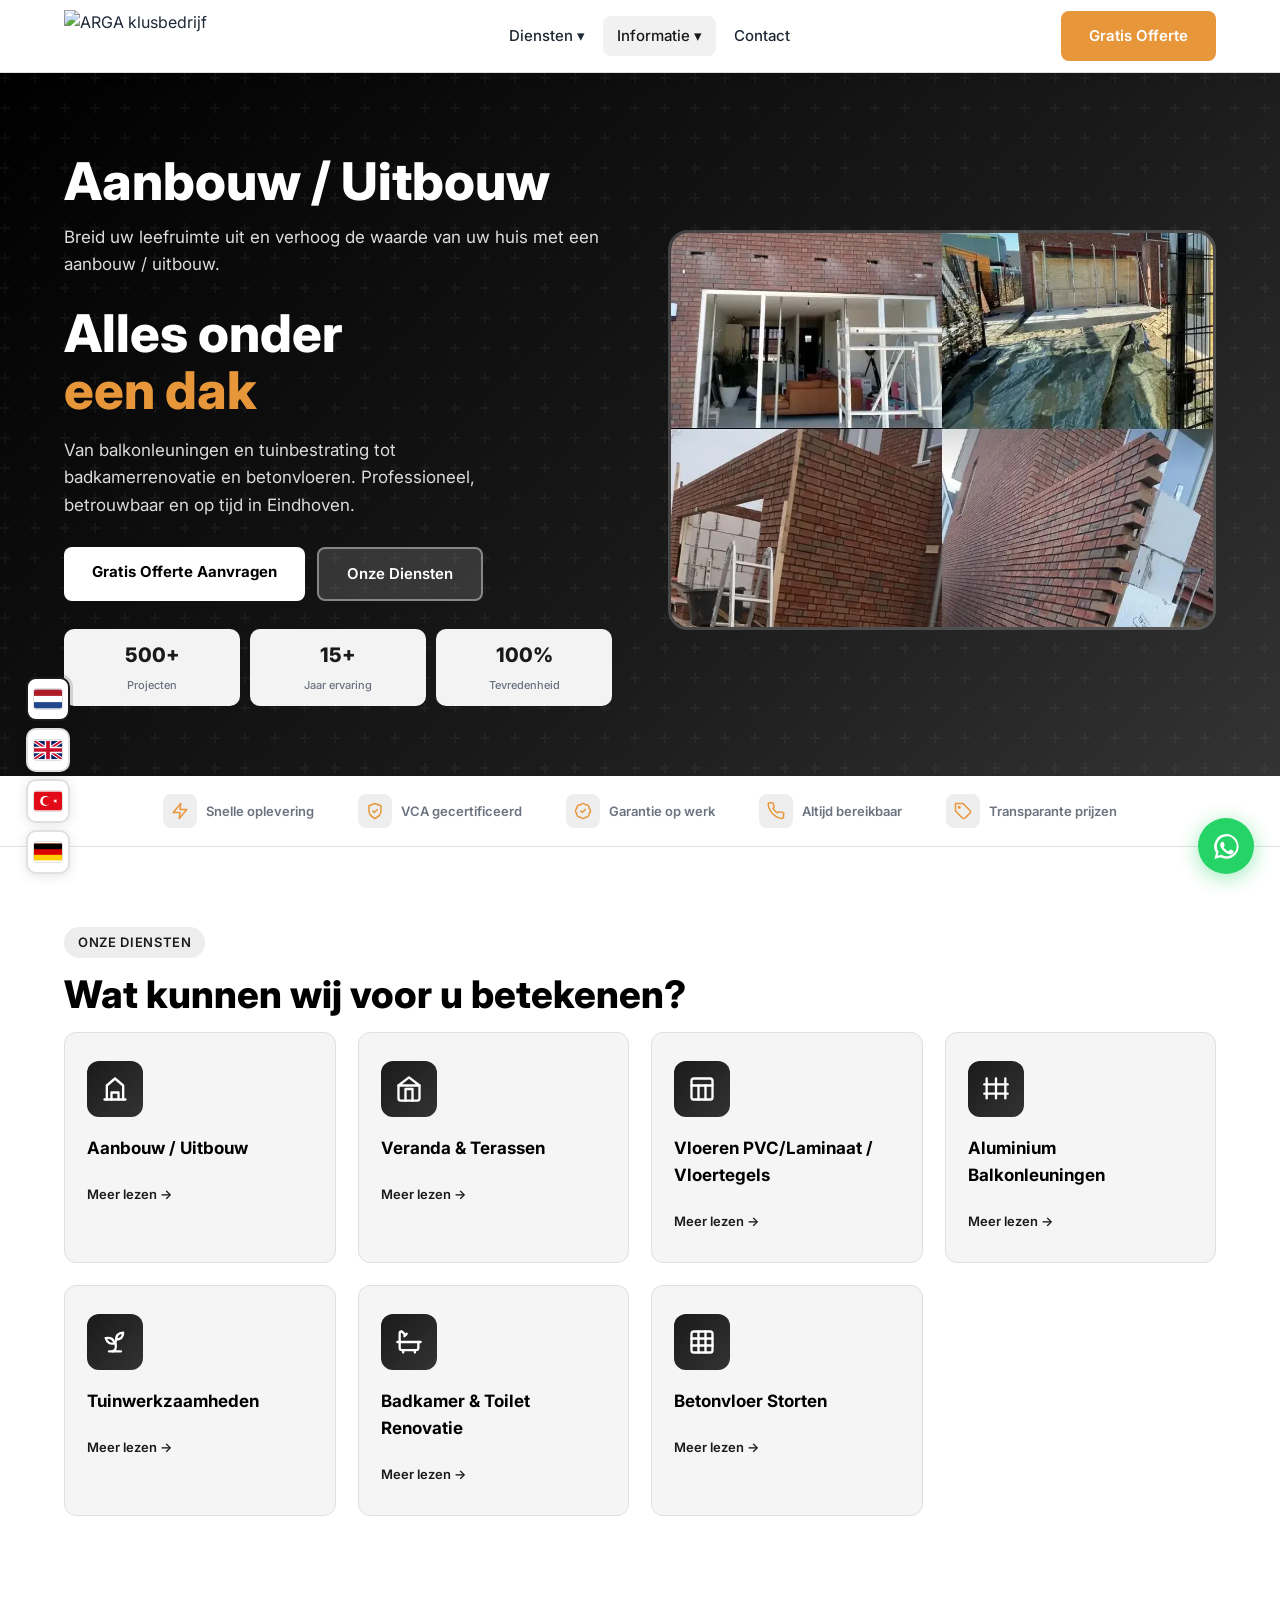
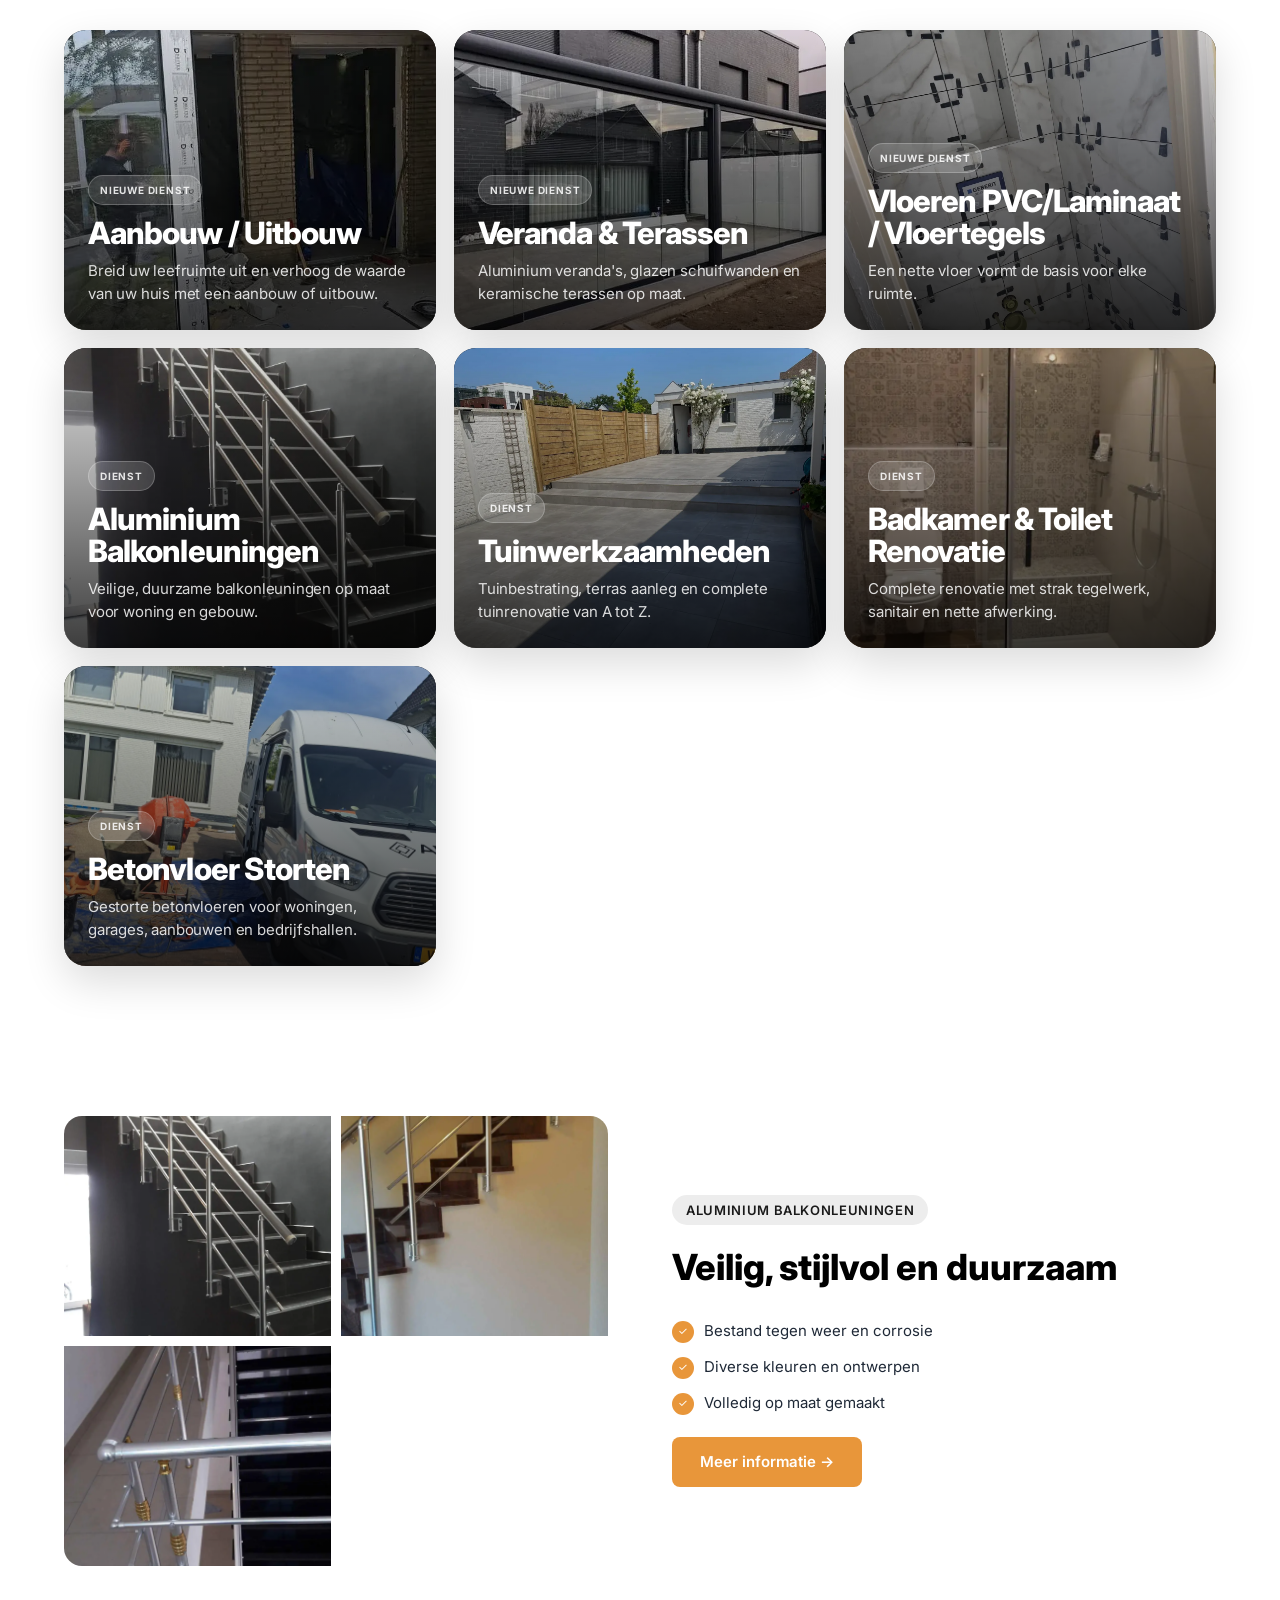
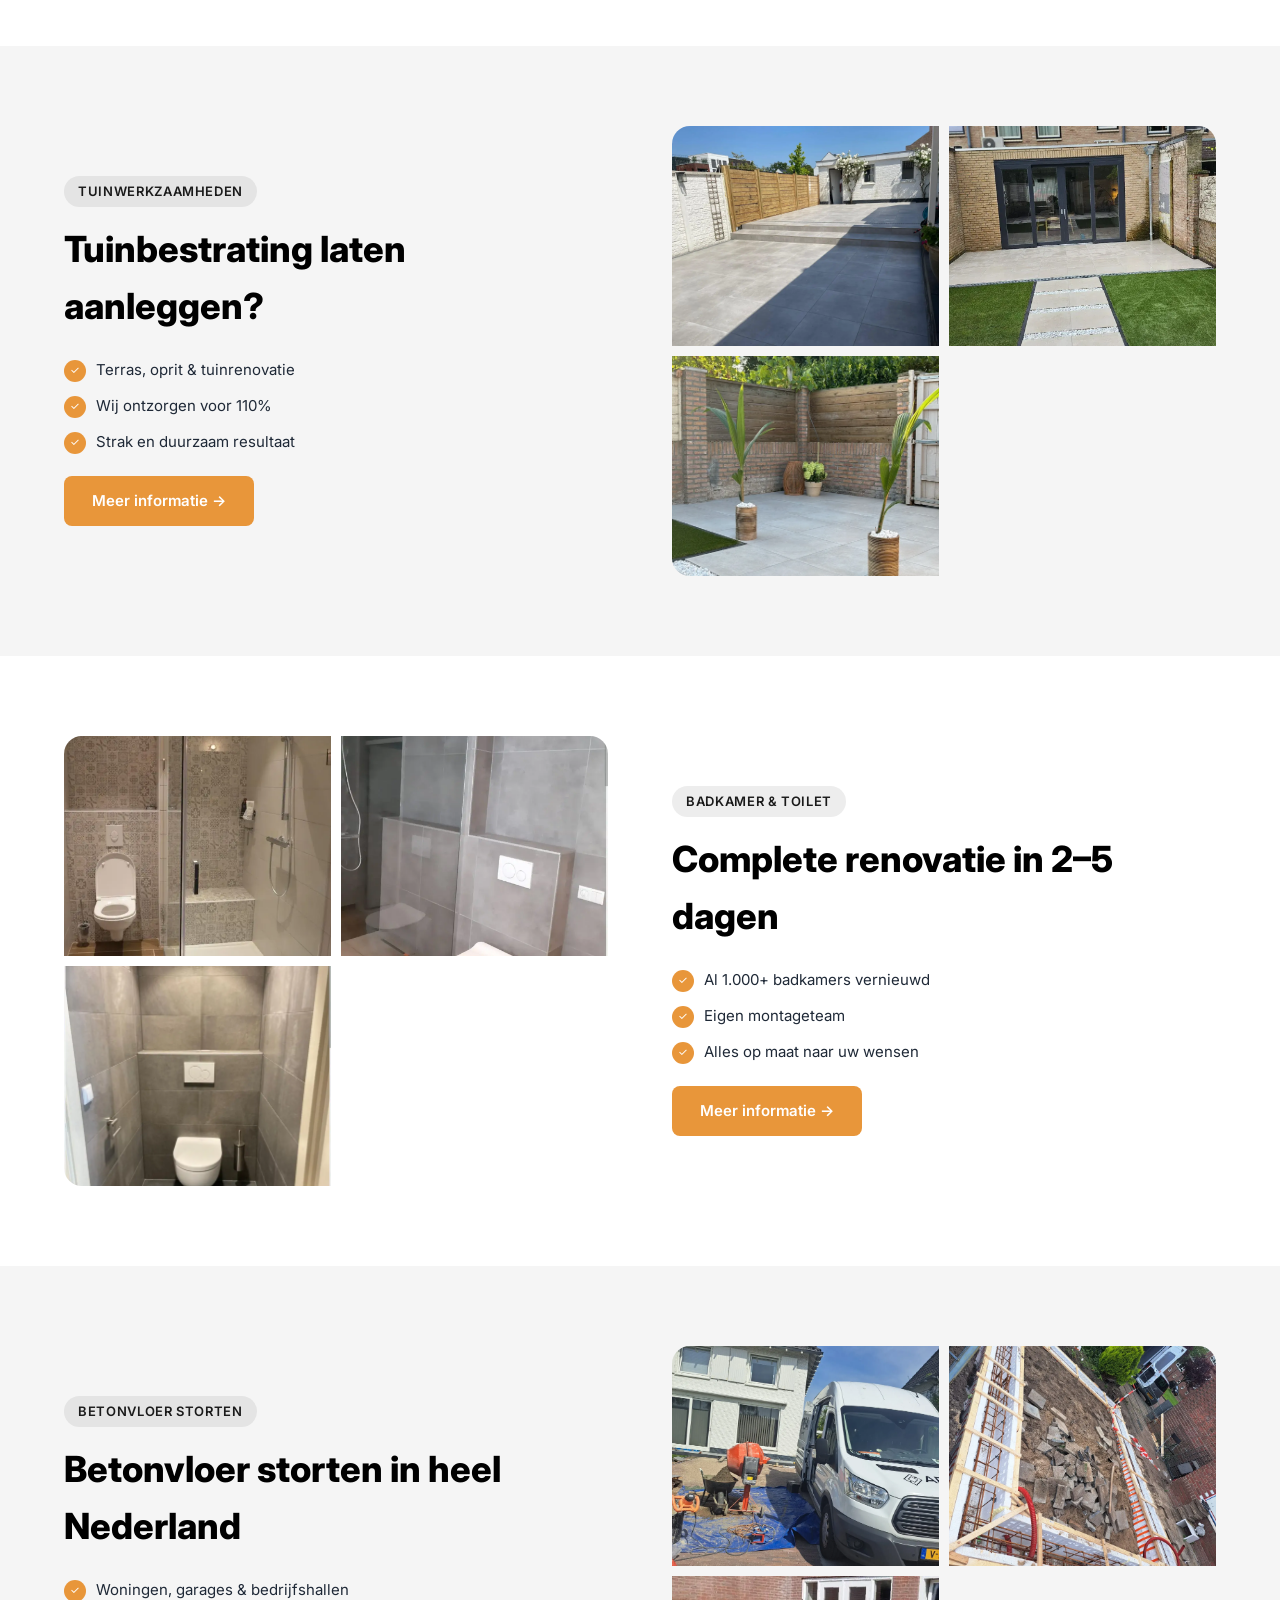
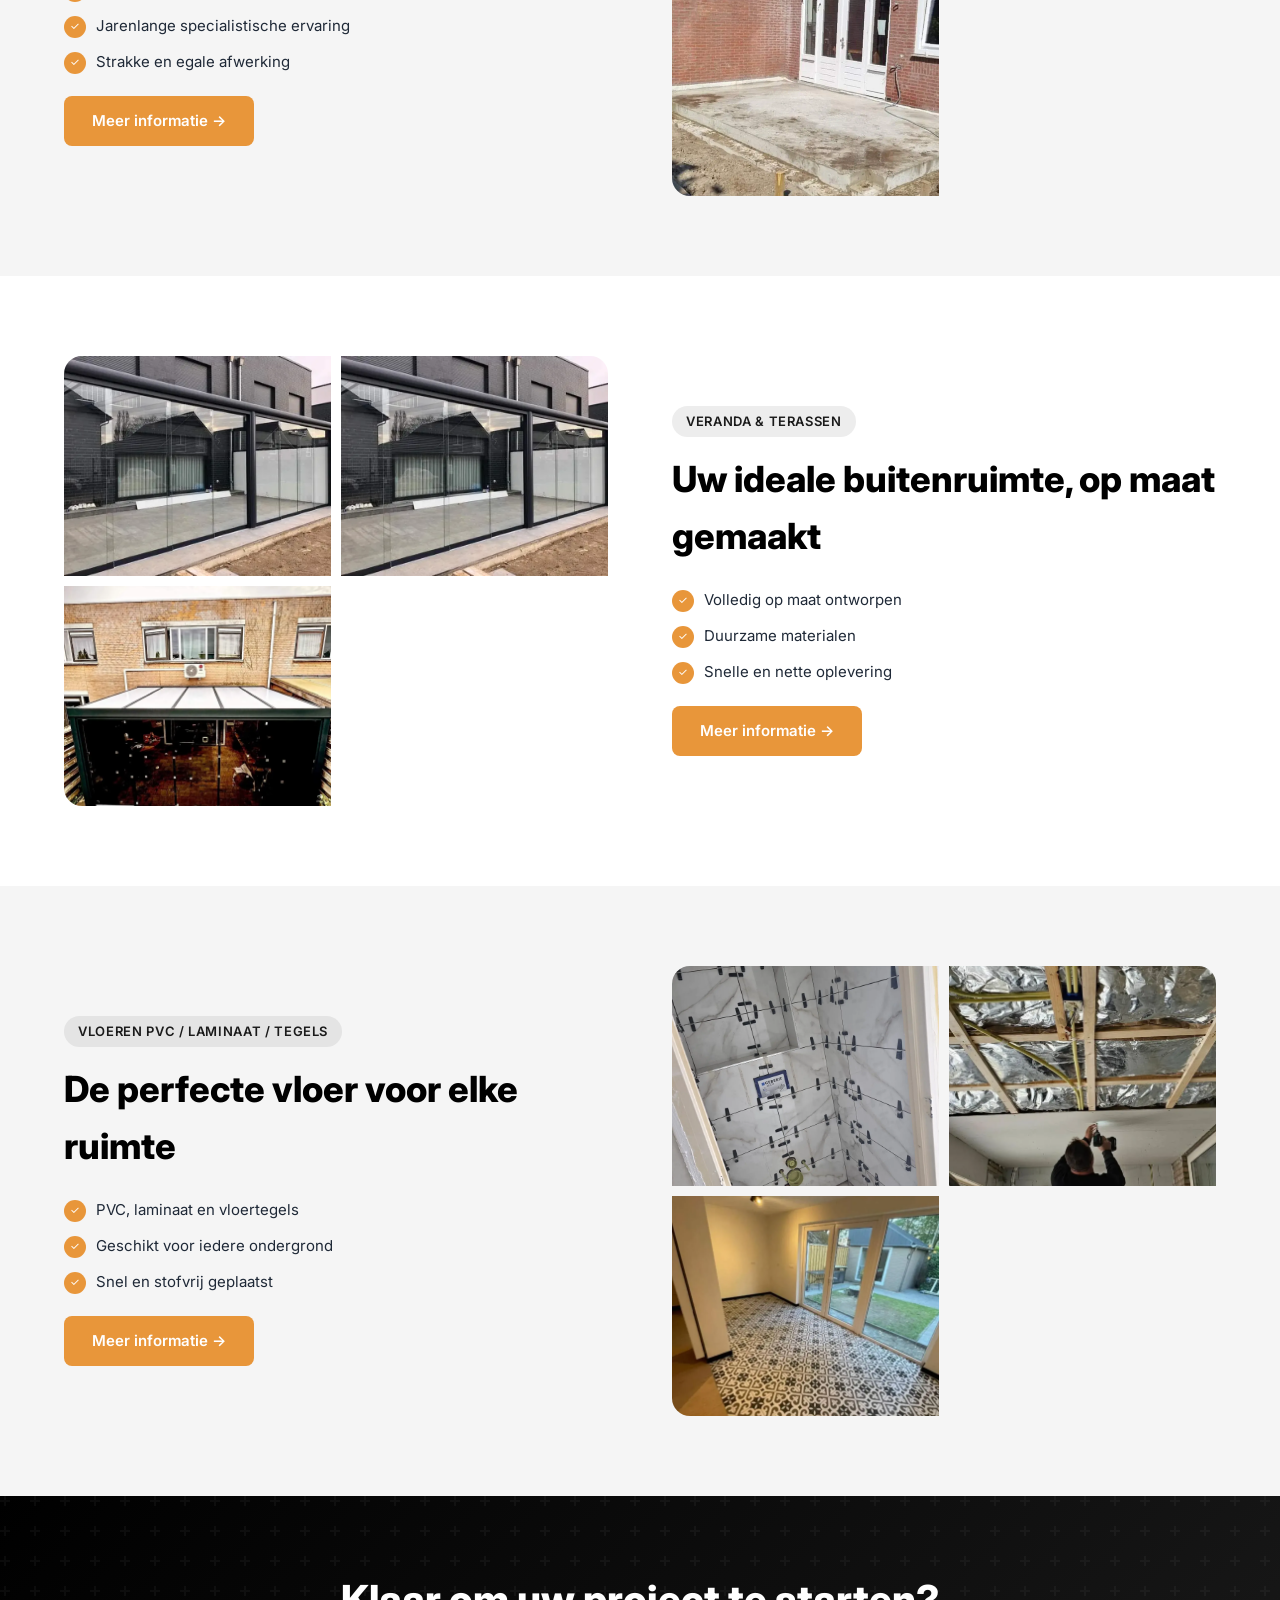
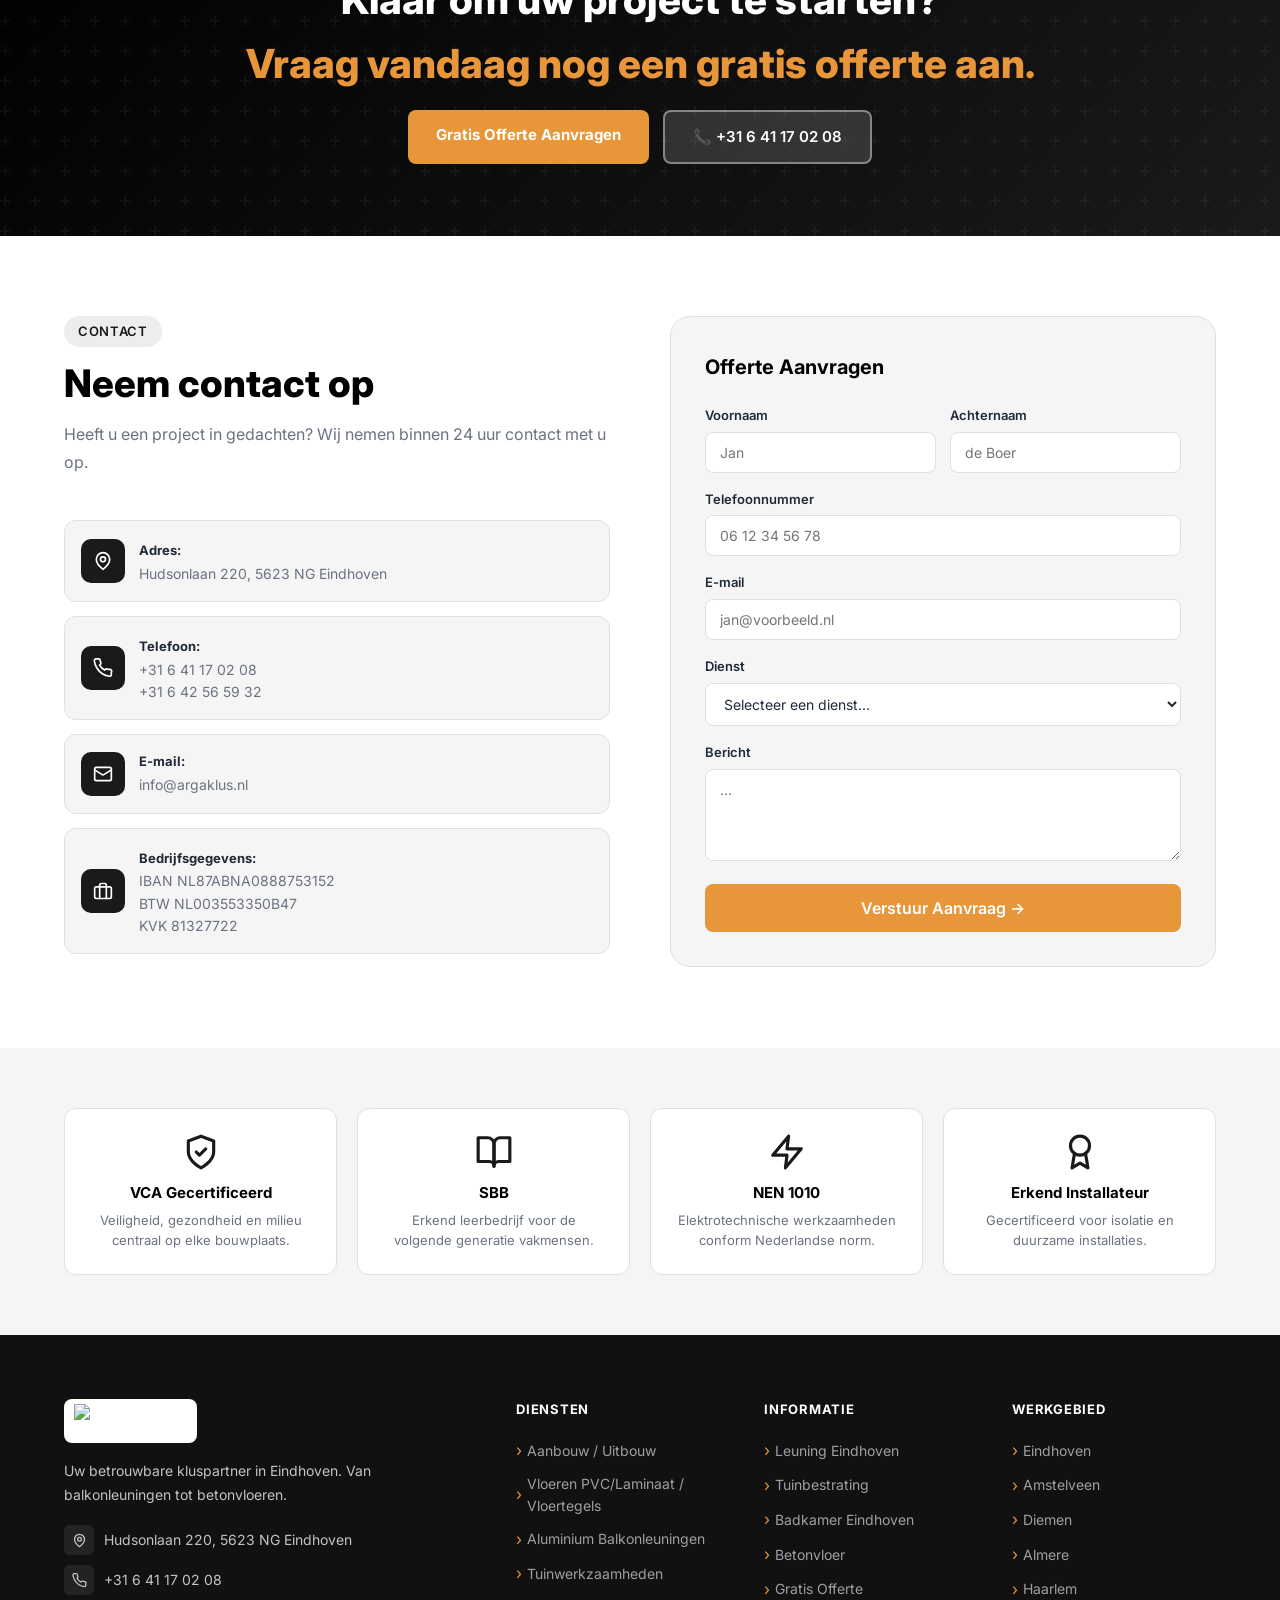
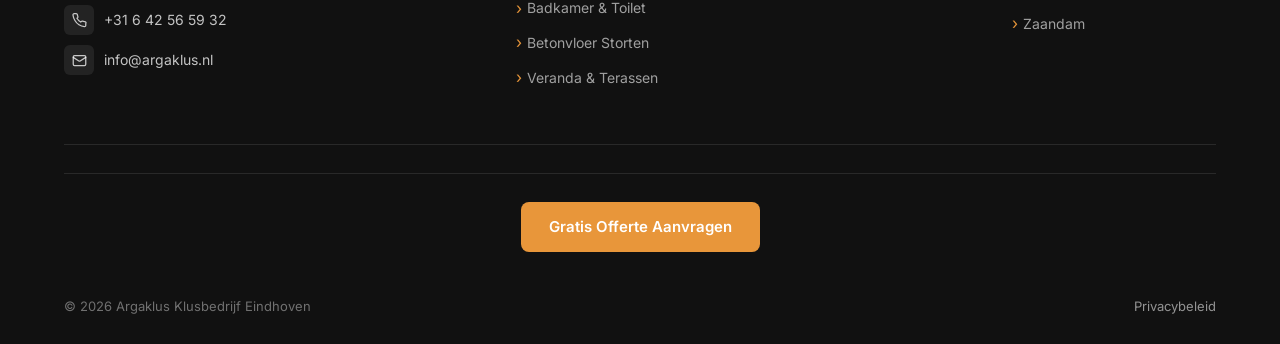
==== commit eb2b8fa2: "fix: eliminate 6.89s LCP text delay (font-swap + lang-init) Root causes of 6.89s LCP element render " ====
--- a/index.html
+++ b/index.html
@@ -5,95 +5,20 @@
   <meta name="viewport" content="width=device-width, initial-scale=1.0" />
   <title>Argaklus – Klusbedrijf Eindhoven</title>
   <meta name="description" content="Argaklus – Professioneel klusbedrijf in Eindhoven. Aluminium balkonleuningen, tuinbestrating, badkamerrenovatie en betonvloeren." />
-  <link rel="preconnect" href="https://fonts.googleapis.com" />
+  <script>
+(function(){
+  var l=localStorage.getItem('argaklus-lang');
+  var langs=['nl','en','tr','de'];
+  var lang=(l&&langs.includes(l))?l:'nl';
+  if(lang!=='nl'){
+    document.documentElement.setAttribute('data-init-lang',lang);
+  }
+})();
+</script>
+<link rel="preconnect" href="https://fonts.googleapis.com" />
 <link rel="preconnect" href="https://fonts.gstatic.com" crossorigin />
-  <link rel="preload" href="https://fonts.googleapis.com/css2?family=Inter:wght@300;400;500;600;700;800&display=swap" as="style" onload="this.onload=null;this.rel='stylesheet'" /><noscript><link rel="stylesheet" href="https://fonts.googleapis.com/css2?family=Inter:wght@300;400;500;600;700;800&display=swap" /></noscript>
-  <style>:root{--primary:#1a1a1a;--primary-light:#333333;--primary-dark:#000000;--accent:#E8963A;--accent-dark:#cf7d25;--dark:#111111;--text:#1F2937;--text-light:#6B7280;--bg:#F5F5F5;--white:#FFFFFF;--border:#E0E0E0;--shadow:0 4px 24px rgba(0,0,0,.10);--radius:12px}
-*,*::before,*::after{box-sizing:border-box;margin:0;padding:0}
-.container{max-width:1200px;margin:0 auto;padding:0 24px}
-.btn{display:inline-block;padding:13px 28px;border-radius:8px;font-weight:600;font-size:15px;cursor:pointer;transition:all .25s;border:none;font-family:inherit}
-.btn-primary{background:var(--accent);color:var(--white)}
-.btn-primary:hover{background:var(--accent-dark);transform:translateY(-2px);box-shadow:0 6px 20px rgba(232,150,58,.4)}
-.btn-outline{background:transparent;color:var(--primary);border:2px solid var(--primary)}
-.btn-outline:hover{background:var(--primary);color:var(--white)}
-.btn-white{background:var(--white);color:var(--primary-dark);font-weight:700}
-.btn-white:hover{background:var(--accent);color:var(--white);transform:translateY(-2px)}
-.btn-ghost{background:rgba(255,255,255,.15);color:var(--white);border:2px solid rgba(255,255,255,.4)}
-.btn-ghost:hover{background:rgba(255,255,255,.25)}
-.btn-accent{background:var(--accent);color:white;font-weight:700}
-.btn-accent:hover{background:var(--accent-dark);transform:translateY(-2px)}
-[data-lang]{display:none !important}
-[data-lang].lang-active{display:block !important}
-span[data-lang].lang-active,strong[data-lang].lang-active,a[data-lang].lang-active,li[data-lang].lang-active{display:inline !important}
-label[data-lang].lang-active{display:block !important}
-option[data-lang].lang-active{display:block !important}
-.navbar{position:sticky;top:0;z-index:1000;background:var(--white);border-bottom:1px solid var(--border);box-shadow:0 2px 12px rgba(0,0,0,.06)}
-.navbar__inner{display:flex;align-items:center;justify-content:space-between;height:72px}
-.navbar__logo{display:flex;align-items:center}
-.navbar__logo img{height:52px;width:auto;display:block}
-.navbar__menu{display:flex;align-items:center;gap:4px}
-.navbar__menu>li{position:relative}
-.navbar__menu>li>a{display:flex;align-items:center;gap:4px;padding:8px 14px;border-radius:8px;font-weight:500;font-size:15px;color:var(--text);transition:all .2s}
-.navbar__menu>li>a:hover,.navbar__menu>li>a.active{background:rgba(26,26,26,.06);color:var(--primary)}
-.navbar__menu>li::after{content:'';position:absolute;left:0;top:100%;width:100%;height:10px}
-.navbar__menu>li:hover .dropdown{opacity:1;pointer-events:all;transform:translateY(0)}
-.navbar__right{display:flex;align-items:center;gap:14px}
-.navbar__burger{display:none;flex-direction:column;justify-content:center;gap:5px;width:40px;height:40px;background:none;border:none;cursor:pointer;padding:6px;border-radius:8px}
-.navbar__burger span{display:block;width:22px;height:2px;background:var(--text);border-radius:2px;transition:all .3s}
-.navbar__burger.open span:nth-child(1){transform:translateY(7px) rotate(45deg)}
-.navbar__burger.open span:nth-child(2){opacity:0}
-.navbar__burger.open span:nth-child(3){transform:translateY(-7px) rotate(-45deg)}
-.hero{background:linear-gradient(135deg,var(--primary-dark) 0%,var(--primary) 60%,var(--primary-light) 100%);color:var(--white);padding:80px 0 70px;position:relative;overflow:hidden}
-.hero::before{content:'';position:absolute;inset:0;background:url("data:image/svg+xml,%3Csvg width='60' height='60' viewBox='0 0 60 60' xmlns='http://www.w3.org/2000/svg'%3E%3Cg fill='none'%3E%3Cg fill='%23ffffff' fill-opacity='0.04'%3E%3Cpath d='M36 34v-4h-2v4h-4v2h4v4h2v-4h4v-2h-4zm0-30V0h-2v4h-4v2h4v4h2V6h4V4h-4zM6 34v-4H4v4H0v2h4v4h2v-4h4v-2H6zM6 4V0H4v4H0v2h4v4h2V6h4V4H6z'/%3E%3C/g%3E%3C/g%3E%3C/svg%3E")}
-.hero__inner{display:grid;grid-template-columns:1fr 1fr;gap:56px;align-items:center;position:relative}
-.hero-feature{margin-bottom:28px;max-width:540px}
-.hero-feature__label{display:block;color:var(--white);font-size:clamp(32px,5vw,52px);font-weight:800;line-height:1.1;letter-spacing:0;margin-bottom:14px}
-.hero-feature p{margin:0;color:rgba(255,255,255,.86);font-size:17px;line-height:1.55}
-.hero h1{font-size:clamp(32px,5vw,52px);font-weight:800;line-height:1.1;margin-bottom:18px}
-.hero h1 span{color:var(--accent)}
-.hero p.hero-lead{font-size:17px;opacity:.85;margin-bottom:28px;max-width:460px}
-.hero__buttons{display:flex;gap:12px;flex-wrap:wrap;margin-bottom:28px}
-.hero__slideshow{width:100%;height:400px;position:relative;border-radius:20px;overflow:hidden;border:3px solid rgba(255,255,255,.2)}
-.hero__slideshow--bg{width:100%;height:min(400px,28vw);min-height:250px;margin:0 0 10px;border-radius:18px;border-color:rgba(255,255,255,.22)}
-.hero__slideshow img{position:absolute;inset:0;width:100%;height:100%;object-fit:cover;opacity:0;transition:opacity .8s}
-.hero__slideshow img.active{opacity:1}
-.hero__stats{display:flex;gap:10px}
-.hero__stat{background:rgba(255,255,255,.95);border-radius:10px;padding:10px 14px;flex:1;text-align:center}
-.hero__stat strong{display:block;font-size:20px;font-weight:800;color:var(--primary)}
-.hero__stat span{font-size:11px;color:var(--text-light);font-weight:500}
-.page-hero{padding:64px 0;background:linear-gradient(135deg,var(--primary-dark) 0%,var(--primary) 70%,var(--primary-light) 100%);color:white;position:relative;overflow:hidden}
-.page-hero::before{content:'';position:absolute;inset:0;background:url("data:image/svg+xml,%3Csvg width='60' height='60' viewBox='0 0 60 60' xmlns='http://www.w3.org/2000/svg'%3E%3Cg fill='none'%3E%3Cg fill='%23ffffff' fill-opacity='0.04'%3E%3Cpath d='M36 34v-4h-2v4h-4v2h4v4h2v-4h4v-2h-4zm0-30V0h-2v4h-4v2h4v4h2V6h4V4h-4zM6 34v-4H4v4H0v2h4v4h2v-4h4v-2H6zM6 4V0H4v4H0v2h4v4h2V6h4V4H6z'/%3E%3C/g%3E%3C/g%3E%3C/svg%3E")}
-.page-hero__inner{position:relative;max-width:720px}
-.page-hero h1{font-size:clamp(28px,4.5vw,48px);font-weight:800;line-height:1.15;margin-bottom:14px}
-.page-hero p{font-size:17px;opacity:.85;margin-bottom:28px}
-.page-hero__tag{display:inline-flex;align-items:center;gap:8px;background:rgba(255,255,255,.15);border:1px solid rgba(255,255,255,.25);border-radius:100px;padding:6px 16px;font-size:13px;font-weight:600;margin-bottom:20px}
-.breadcrumb{background:var(--white);border-bottom:1px solid var(--border);padding:12px 0}
-.breadcrumb__inner{display:flex;align-items:center;gap:8px;font-size:13px;color:var(--text-light)}
-.breadcrumb__inner a{color:var(--primary)}
-.breadcrumb__inner a:hover{text-decoration:underline}
-.breadcrumb__inner .sep{opacity:.4}
-.trust-bar{background:var(--white);border-bottom:1px solid var(--border);padding:18px 0}
-.trust-bar__inner{display:flex;align-items:center;justify-content:center;gap:44px;flex-wrap:wrap}
-.img-gallery img,.img-single img,.gallery-item img,.page-hero__img img,.detail-hero__img img,.overlay-card img,.hero__slideshow img{cursor:zoom-in}
-.mobile-menu-overlay .btn{text-align:center;margin:14px 0 0}
-@media (max-width:960px){.hero__inner,.service-block__inner,.contact-grid{grid-template-columns:1fr;gap:36px}
-.hero__slideshow{height:280px}
-.hero__stats{flex-wrap:wrap}
-.hero__stat{min-width:120px}
-@media (max-width:640px){.navbar__menu{display:none}
-.navbar__right .btn{display:none}
-.navbar__burger{display:flex}
-.trust-bar__inner{gap:16px}
-.hero__inner{gap:28px}
-.hero__stats{gap:8px}
-.hero__stat{padding:10px 10px}
-.hero__stat strong{font-size:17px}
-.hero-feature{margin-bottom:22px}
-.hero-feature p{font-size:15px;line-height:1.5}
-.hero h1{margin-top:10px}
-.trust-bar{display:none}
-.navbar__logo img{height:38px}</style>
-<link rel="preload" href="style.css?v=15" as="style" onload="this.onload=null;this.rel='stylesheet'" /><noscript><link rel="stylesheet" href="style.css?v=15" /></noscript>
+  <link rel="stylesheet" href="https://fonts.googleapis.com/css2?family=Inter:wght@300;400;500;600;700;800&display=swap" />
+  <link rel="stylesheet" href="style.css?v=15" />
   <style>
     /* INDEX-ONLY STYLES */
     .services { padding: 80px 0; background: var(--white); }
@@ -127,7 +52,7 @@
   <div class="container">
     <div class="navbar__inner">
       <a href="index.html" class="navbar__logo">
-        <img src="https://argaklus.nl/img/logo.png" alt="ARGA klusbedrijf" width="140" height="42" />
+        <img width="140" height="42" src="https://argaklus.nl/img/logo.png" alt="ARGA klusbedrijf" />
       </a>
       <ul class="navbar__menu">
         <li>
@@ -712,7 +637,7 @@
   <div class="container">
     <div class="footer__grid">
       <div class="footer__brand">
-        <div class="f-logo"><img src="https://argaklus.nl/img/logo.png" alt="ARGA klusbedrijf" width="140" height="42" /></div>
+        <div class="f-logo"><img width="140" height="42" src="https://argaklus.nl/img/logo.png" alt="ARGA klusbedrijf" /></div>
         <p data-lang="nl" class="lang-active">Uw betrouwbare kluspartner in Eindhoven. Van balkonleuningen tot betonvloeren.</p><p data-lang="en">Your reliable partner in Eindhoven. From balcony railings to concrete floors.</p><p data-lang="tr">Eindhoven'da güvenilir iş ortağınız. Balkon korkuluklarından beton zeminlere.</p>
         <div class="fci"><div class="icon"><svg xmlns="http://www.w3.org/2000/svg" viewBox="0 0 24 24" fill="none" stroke="currentColor" stroke-width="2" stroke-linecap="round" stroke-linejoin="round"><path d="M20 10c0 6-8 12-8 12s-8-6-8-12a8 8 0 0 1 16 0Z"/><circle cx="12" cy="10" r="3"/></svg></div>Hudsonlaan 220, 5623 NG Eindhoven</div>
         <div class="fci"><div class="icon"><svg xmlns="http://www.w3.org/2000/svg" viewBox="0 0 24 24" fill="none" stroke="currentColor" stroke-width="2" stroke-linecap="round" stroke-linejoin="round"><path d="M22 16.92v3a2 2 0 0 1-2.18 2 19.79 19.79 0 0 1-8.63-3.07A19.5 19.5 0 0 1 4.69 12 19.79 19.79 0 0 1 1.61 3.38 2 2 0 0 1 3.6 1h3a2 2 0 0 1 2 1.72c.127.96.361 1.903.7 2.81a2 2 0 0 1-.45 2.11L7.91 8.5a16 16 0 0 0 6 6l.92-.92a2 2 0 0 1 2.11-.45c.907.339 1.85.573 2.81.7A2 2 0 0 1 22 16.92z"/></svg></div>+31 6 41 17 02 08</div>
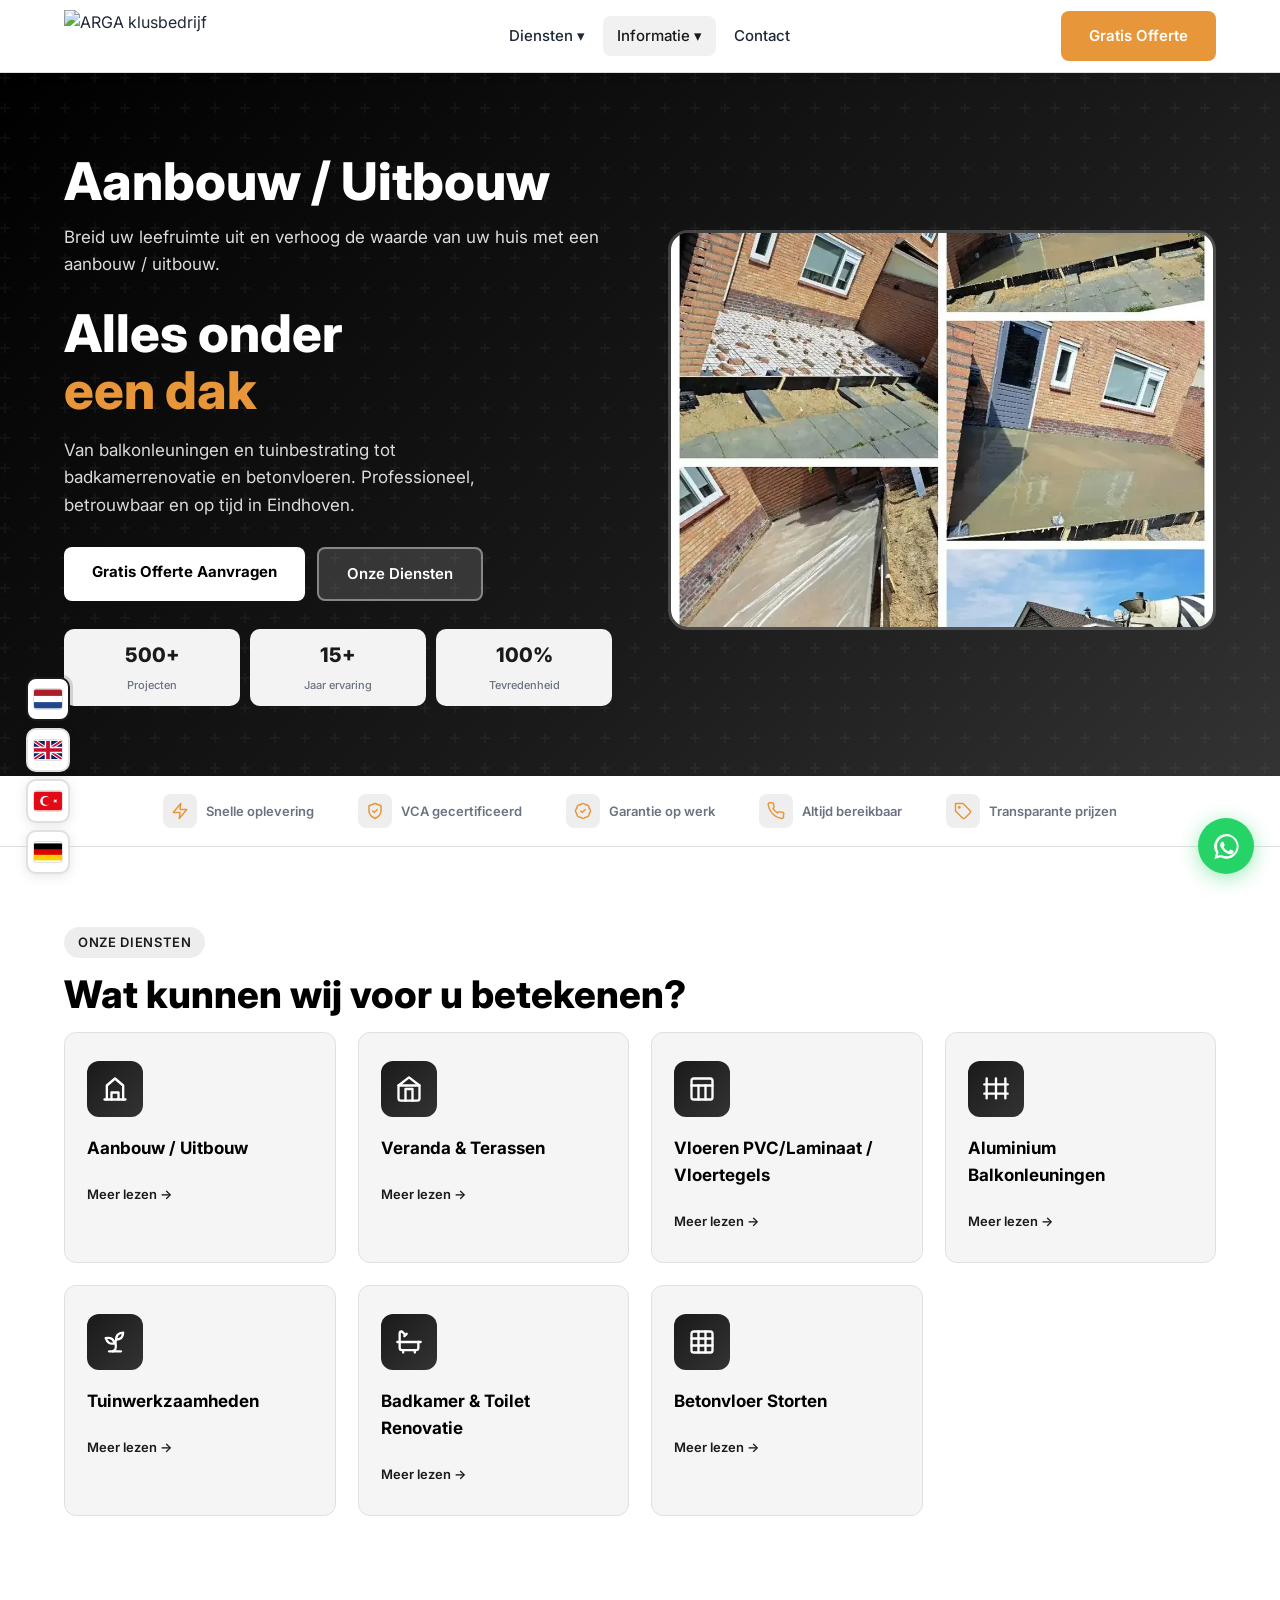
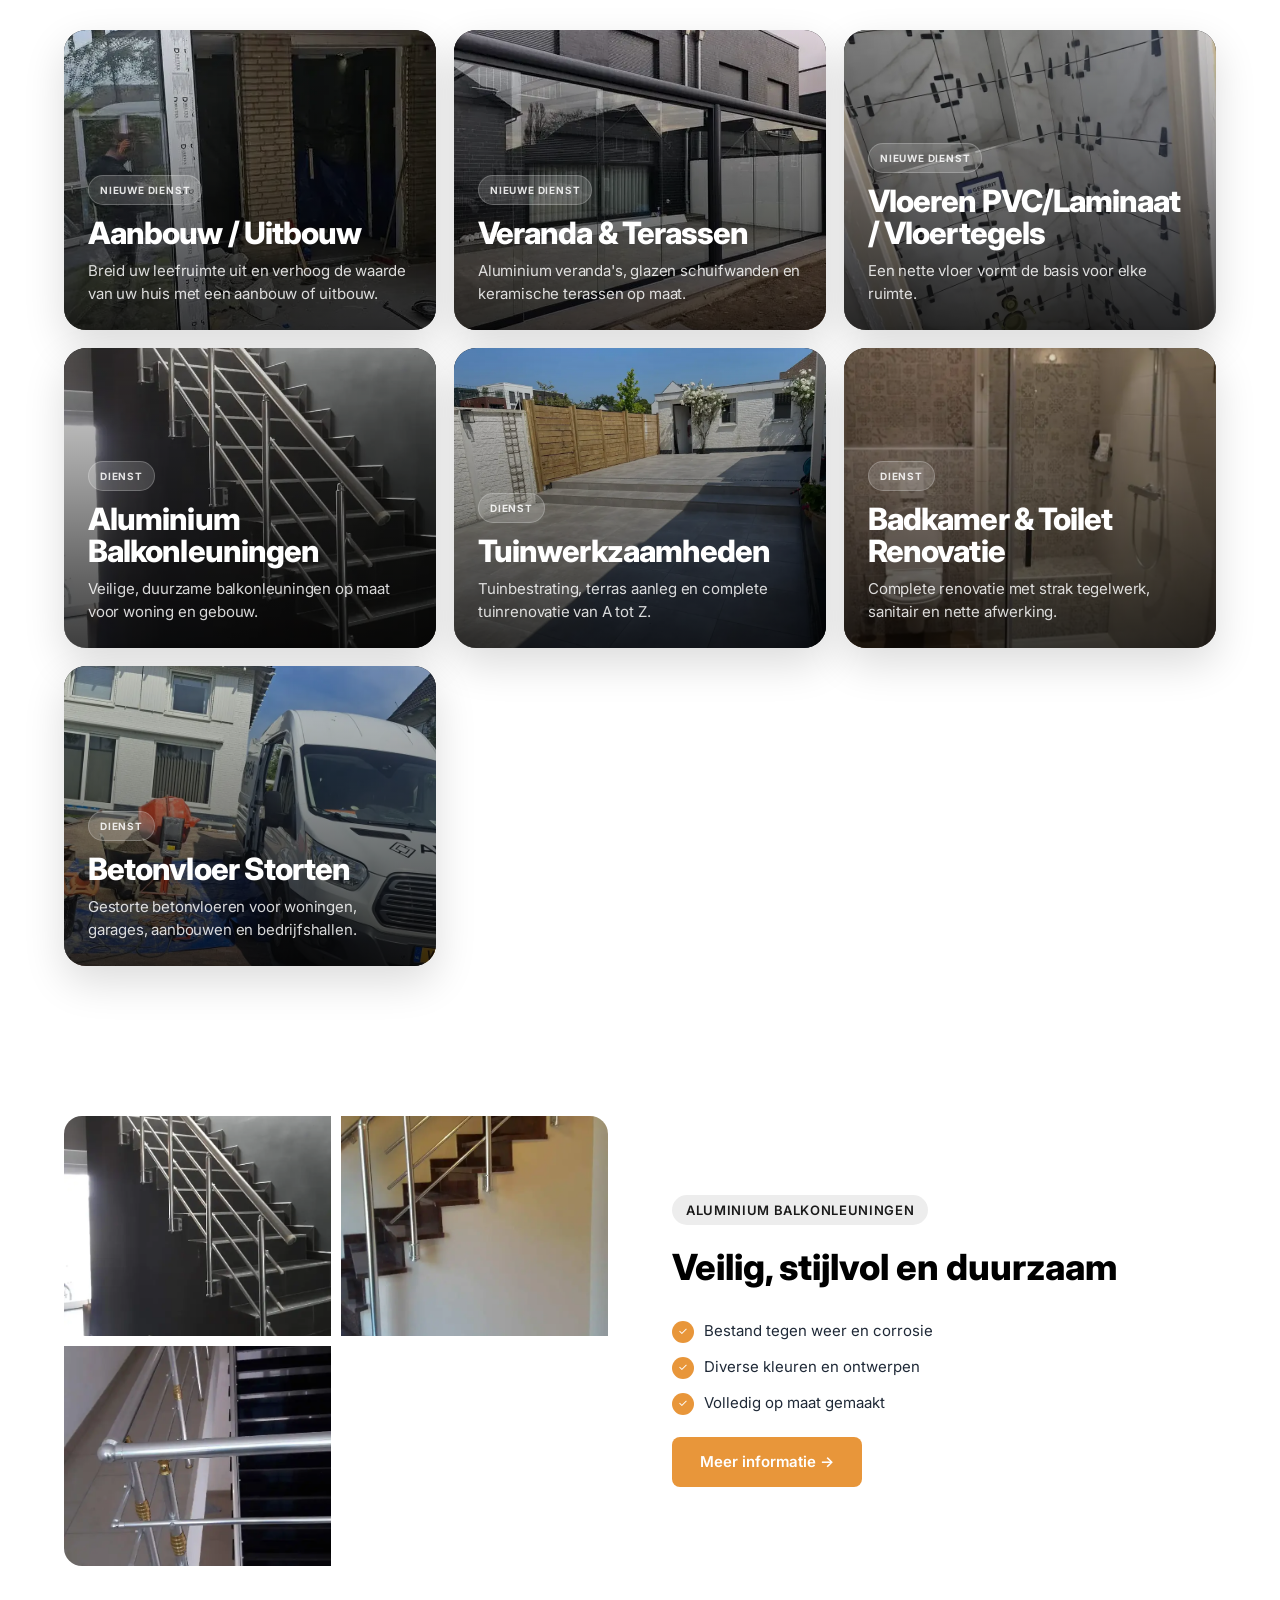
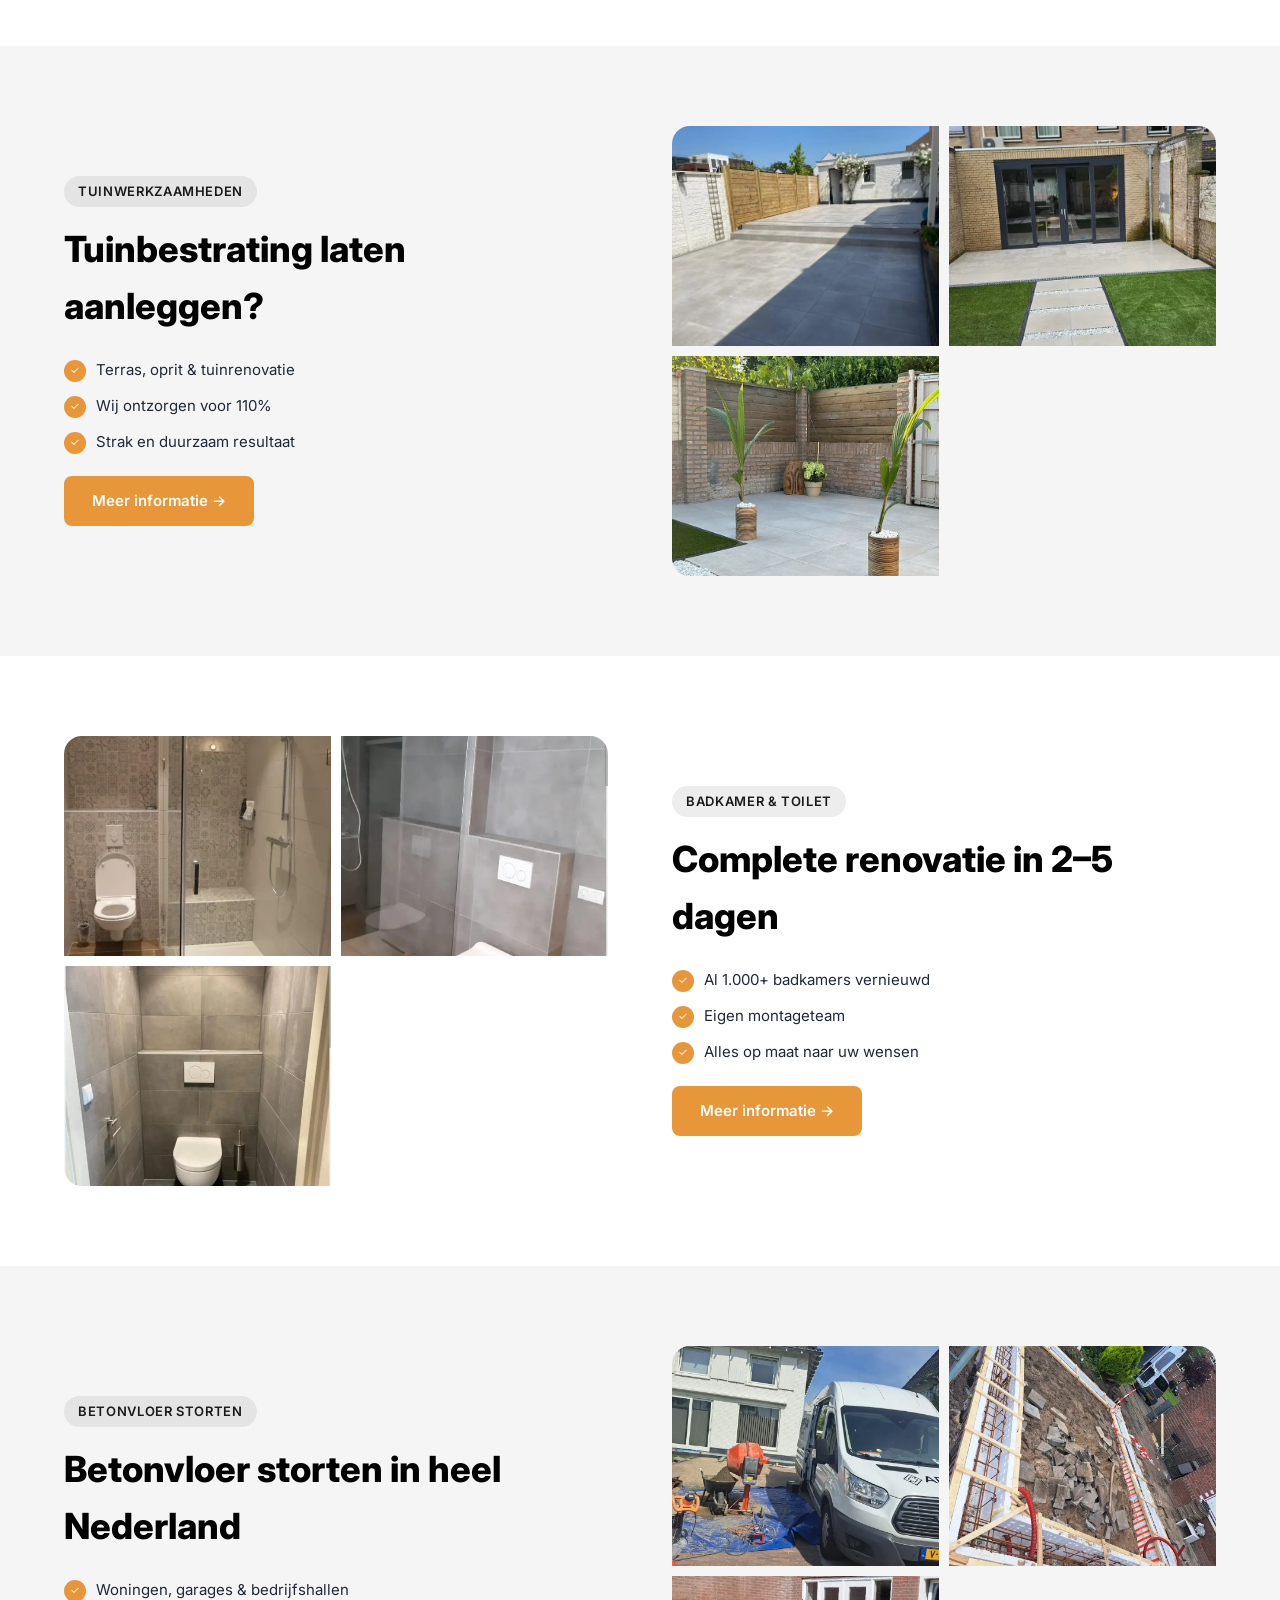
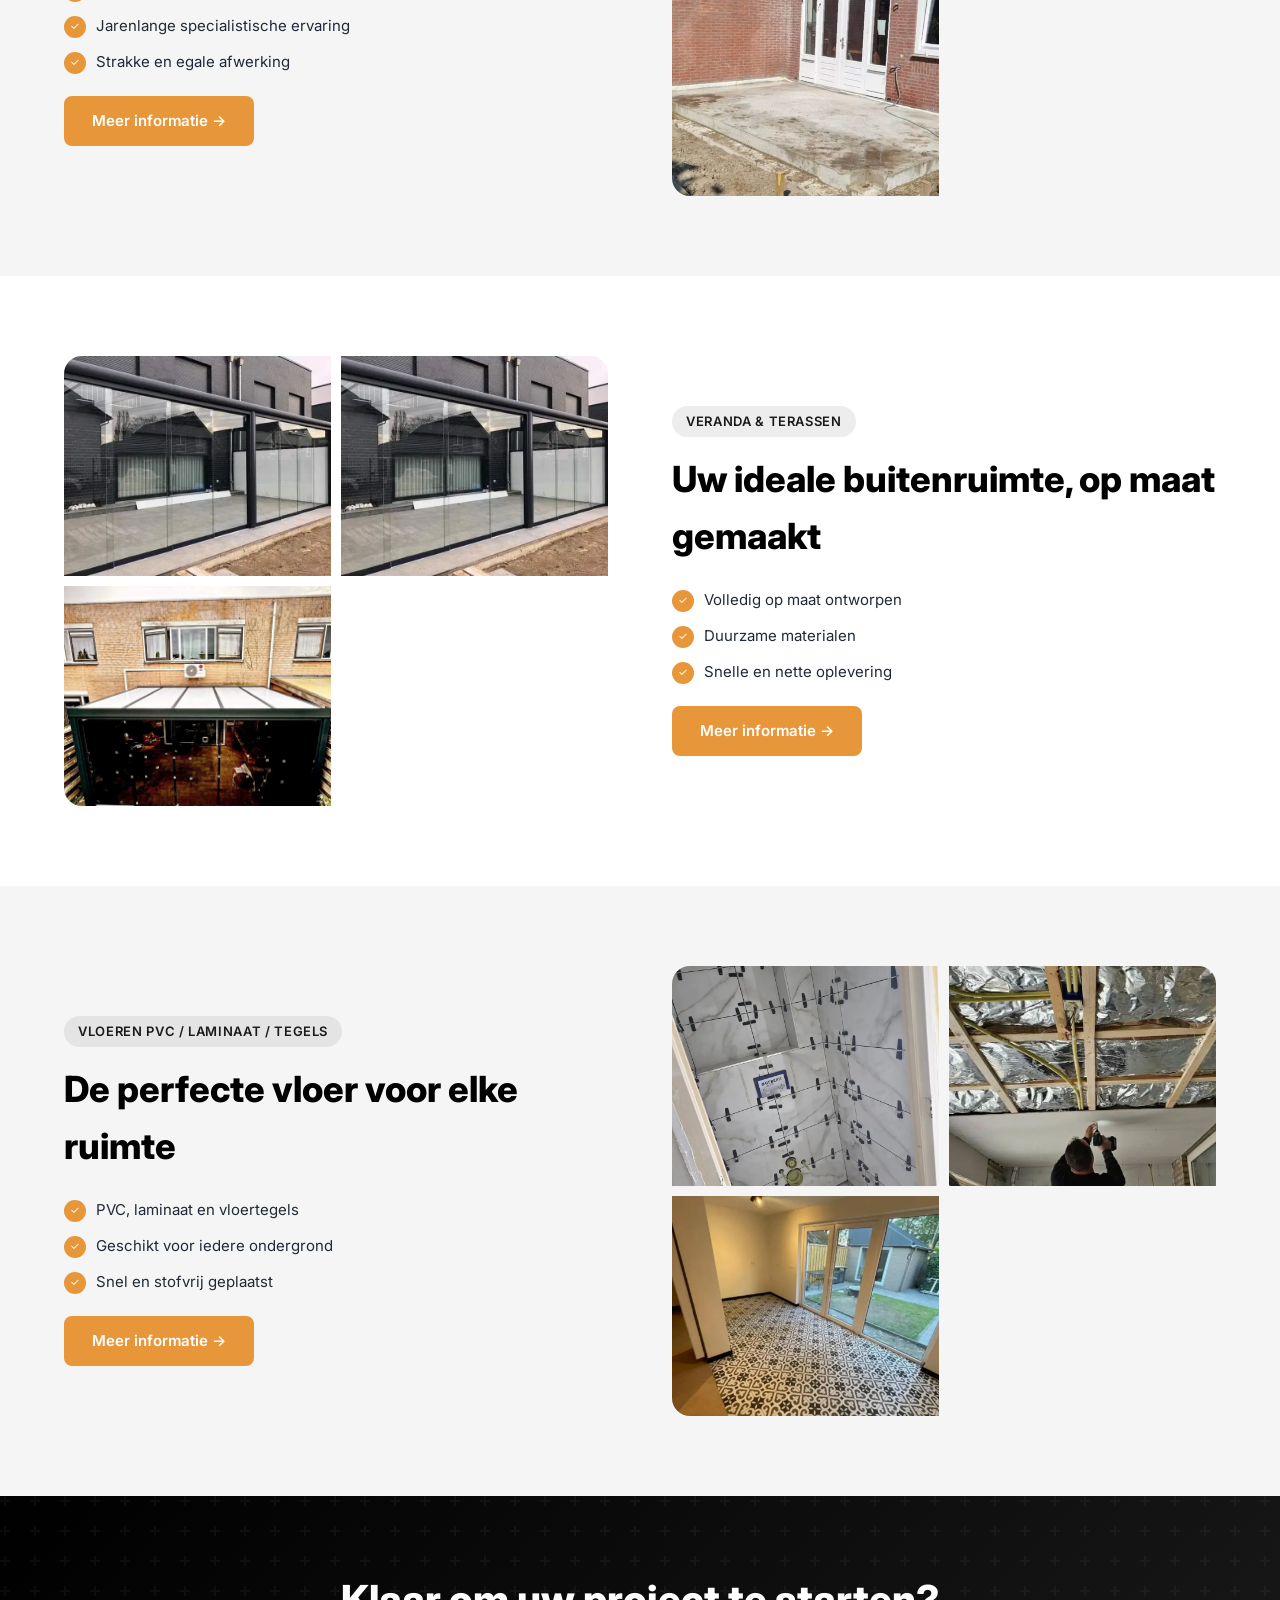
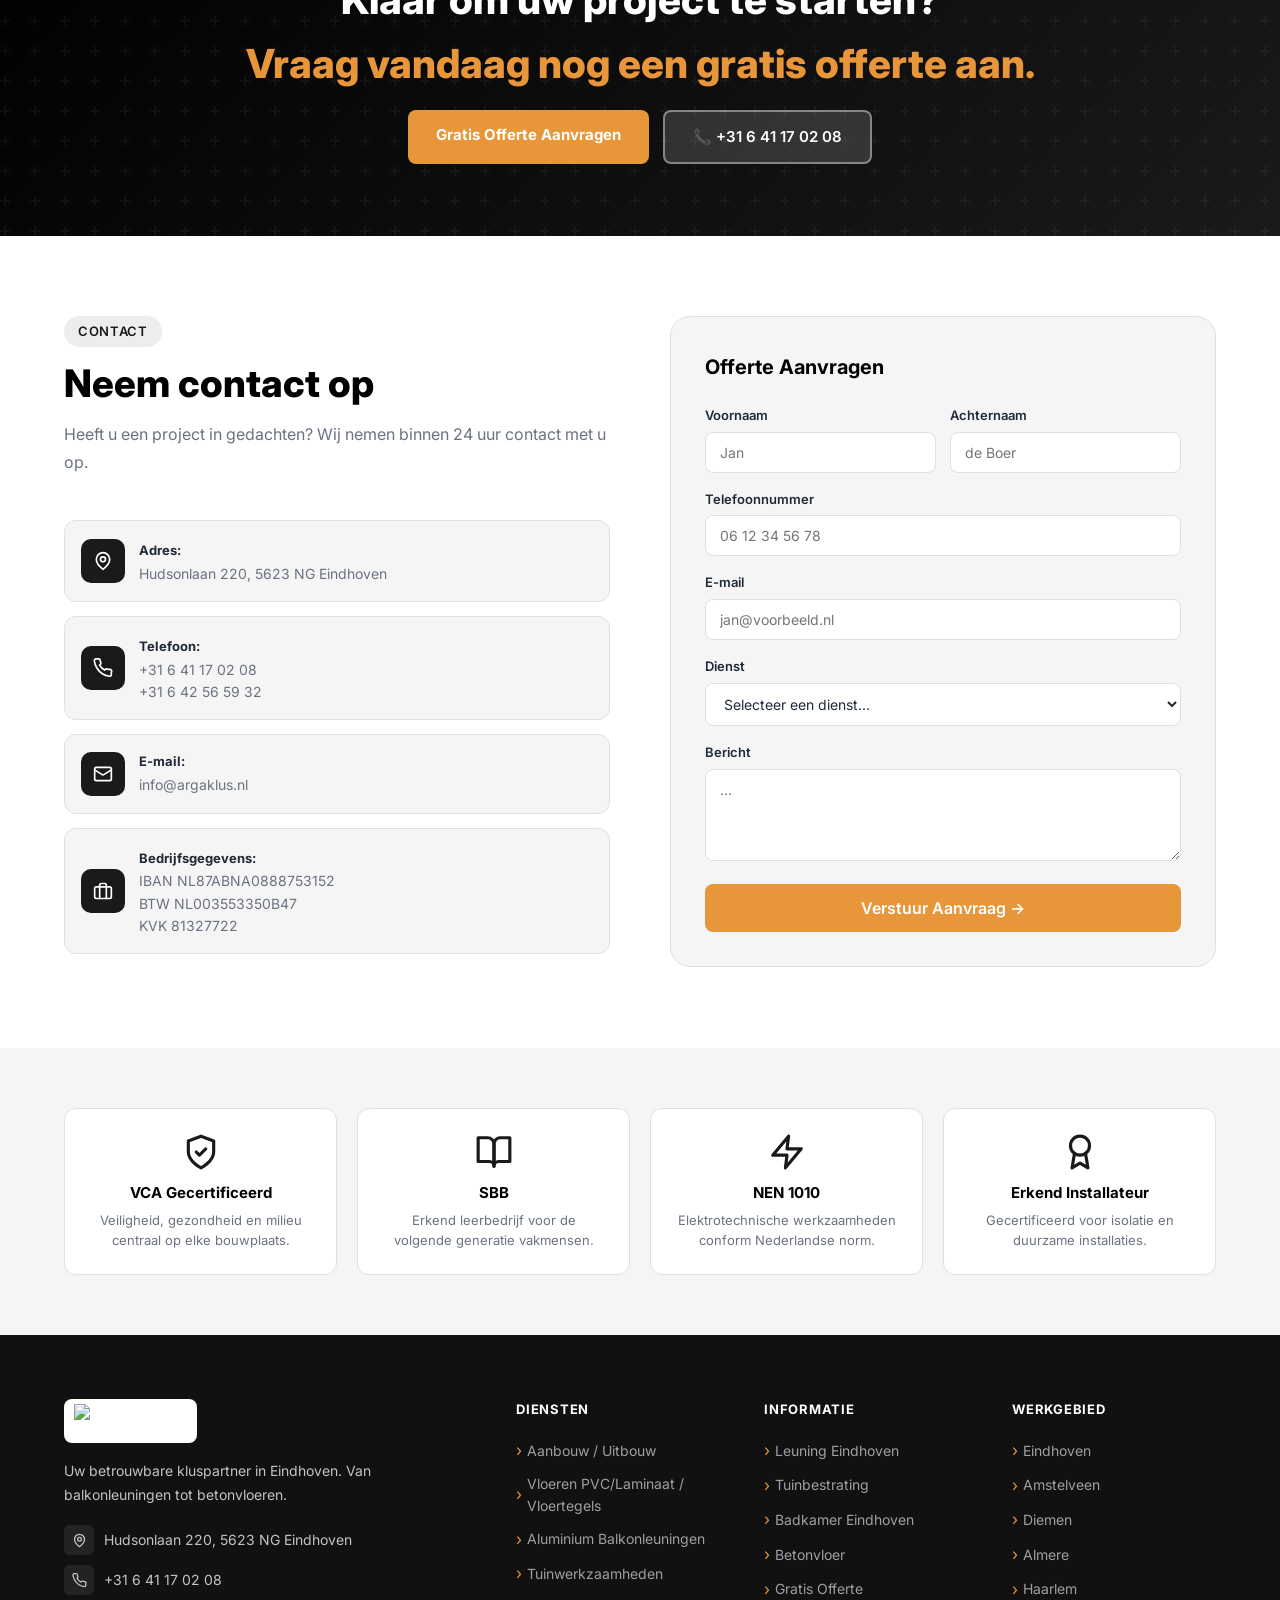
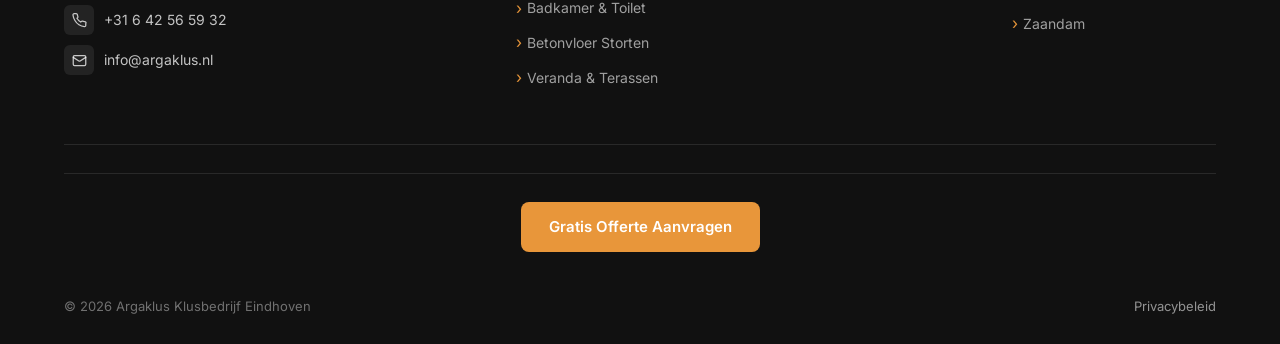
==== commit a80b307a: "perf: optimal font loading + image resize/recompress Font loading (render-blocking + font-swap both " ====
--- a/index.html
+++ b/index.html
@@ -17,8 +17,10 @@
 </script>
 <link rel="preconnect" href="https://fonts.googleapis.com" />
 <link rel="preconnect" href="https://fonts.gstatic.com" crossorigin />
-  <link rel="stylesheet" href="https://fonts.googleapis.com/css2?family=Inter:wght@300;400;500;600;700;800&display=swap" />
-  <link rel="stylesheet" href="style.css?v=15" />
+<link rel="preload" href="https://fonts.gstatic.com/s/inter/v20/UcC73FwrK3iLTeHuS_nVMrMxCp50SjIa1ZL7W0Q5nw.woff2" as="font" type="font/woff2" crossorigin />
+<link rel="preload" href="https://fonts.googleapis.com/css2?family=Inter:wght@300;400;500;600;700;800&display=swap" as="style" onload="this.onload=null;this.rel='stylesheet'" />
+<noscript><link rel="stylesheet" href="https://fonts.googleapis.com/css2?family=Inter:wght@300;400;500;600;700;800&display=swap" /></noscript>
+<link rel="stylesheet" href="style.css?v=15" />
   <style>
     /* INDEX-ONLY STYLES */
     .services { padding: 80px 0; background: var(--white); }
